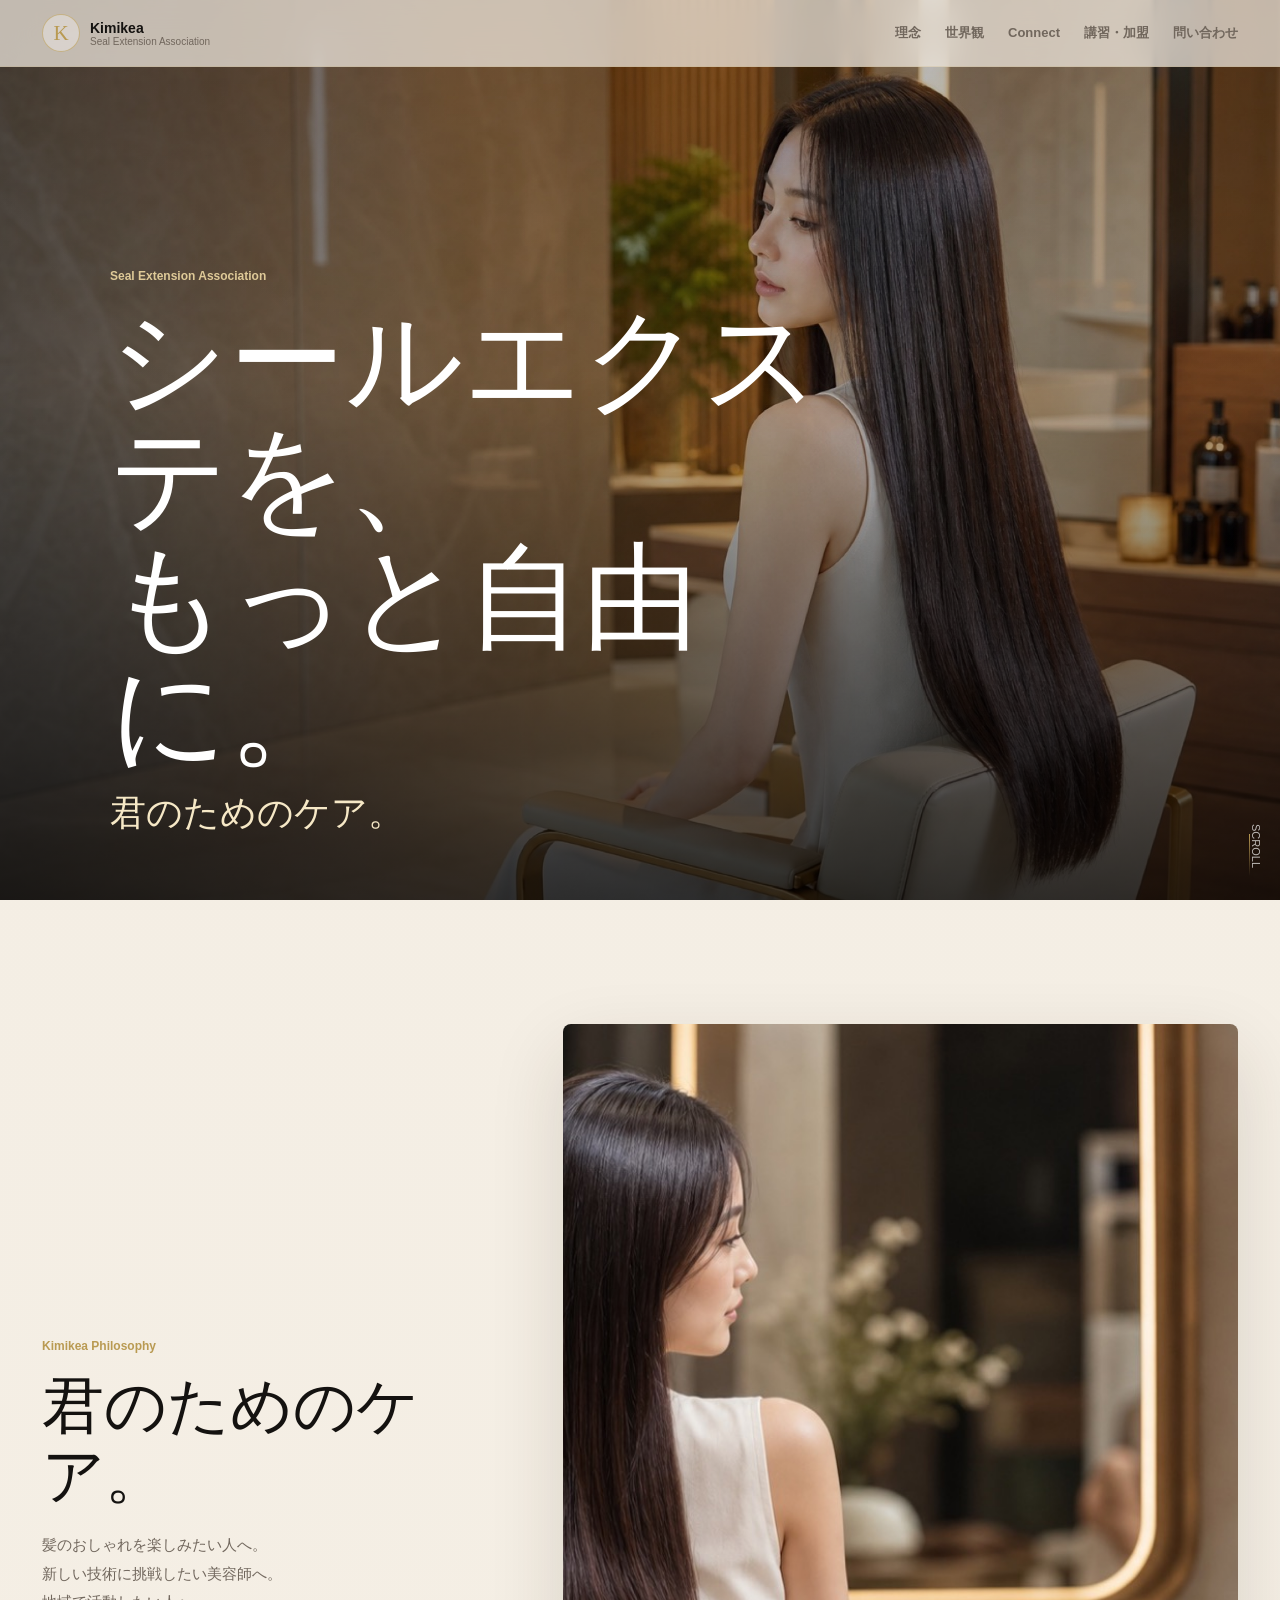
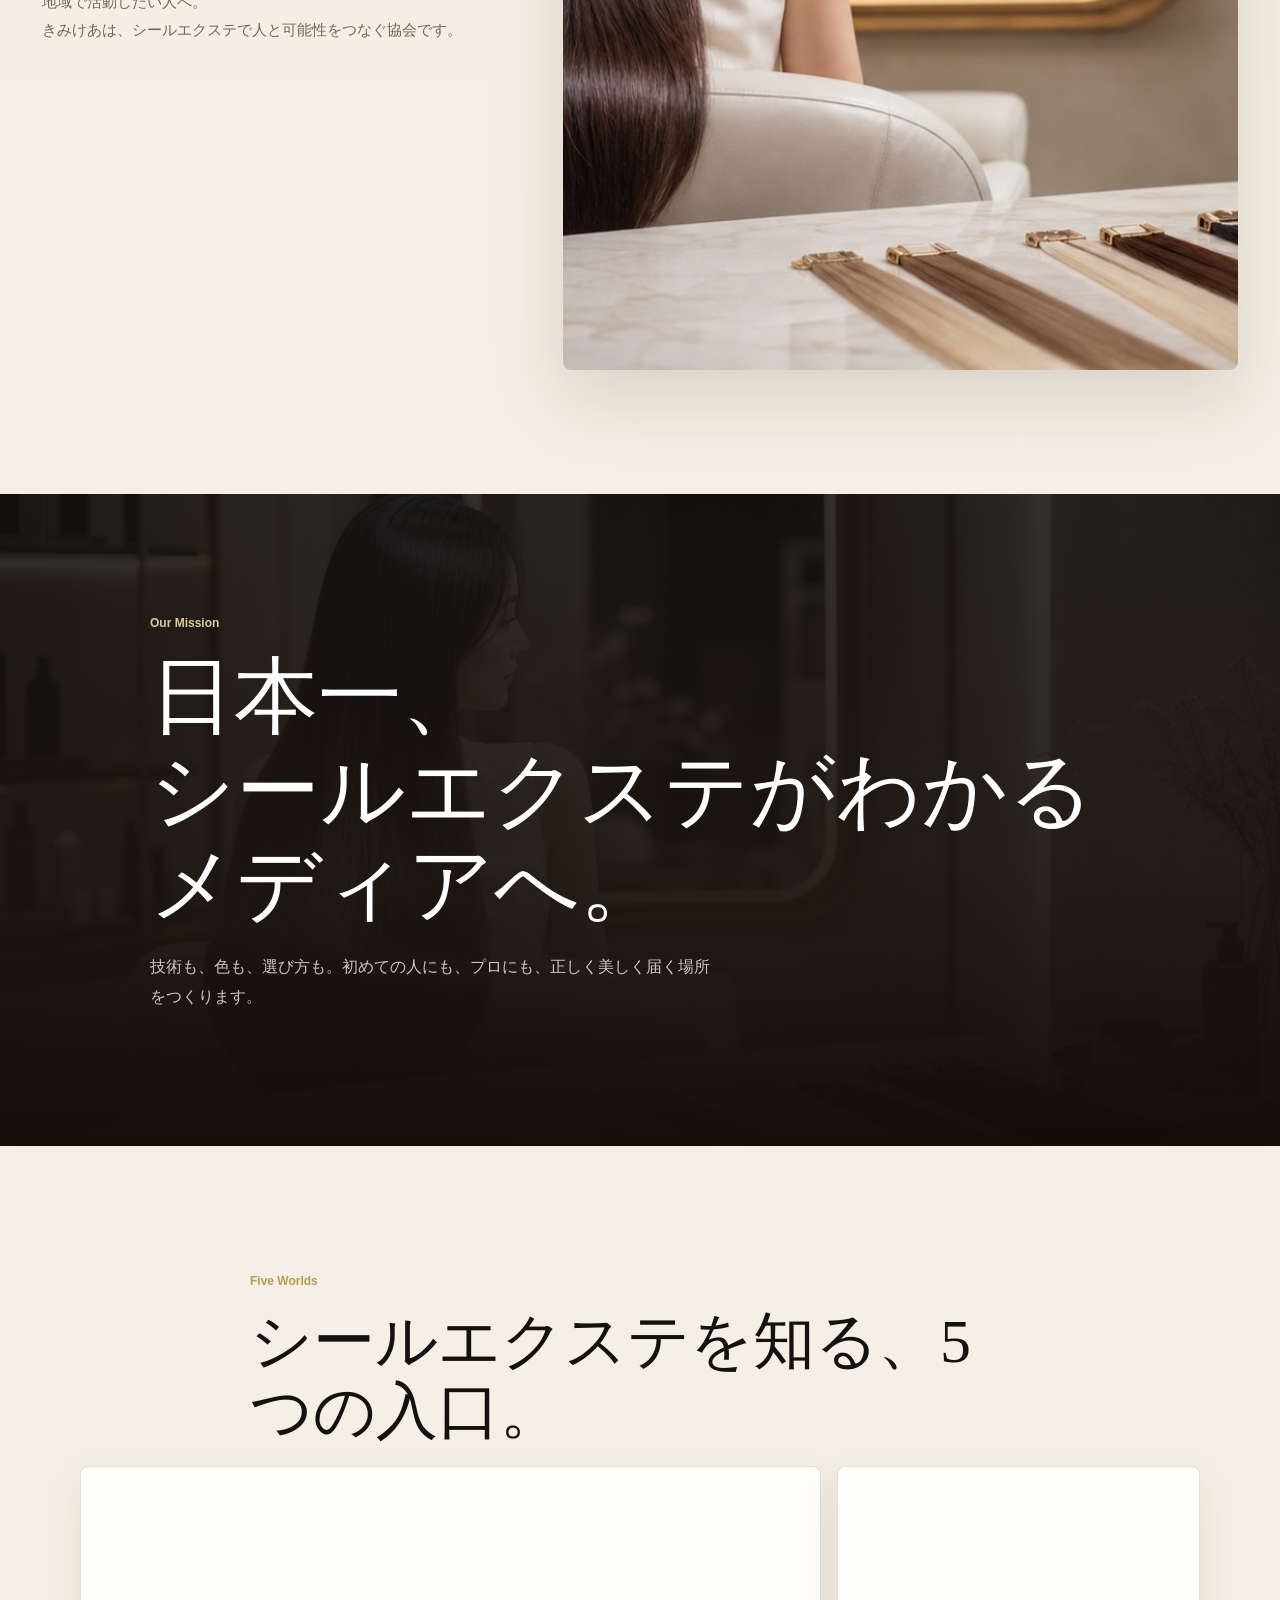
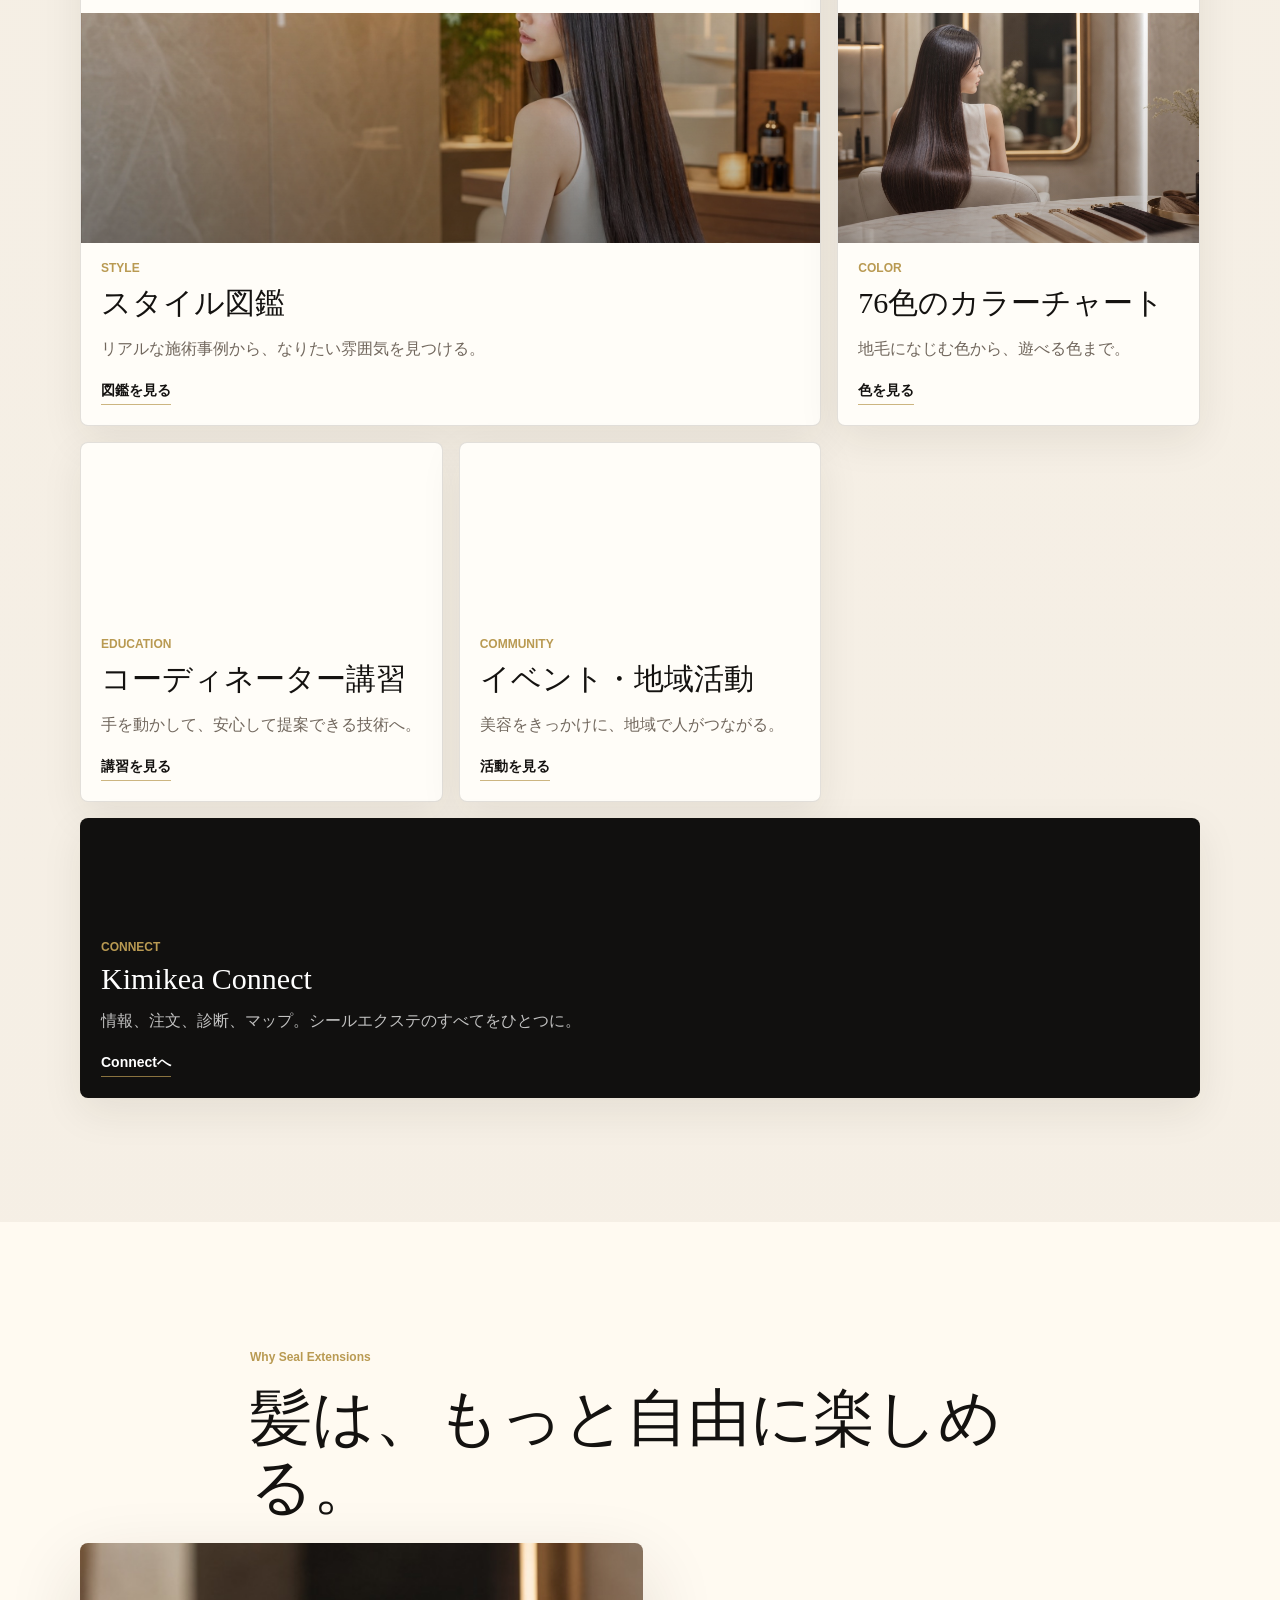
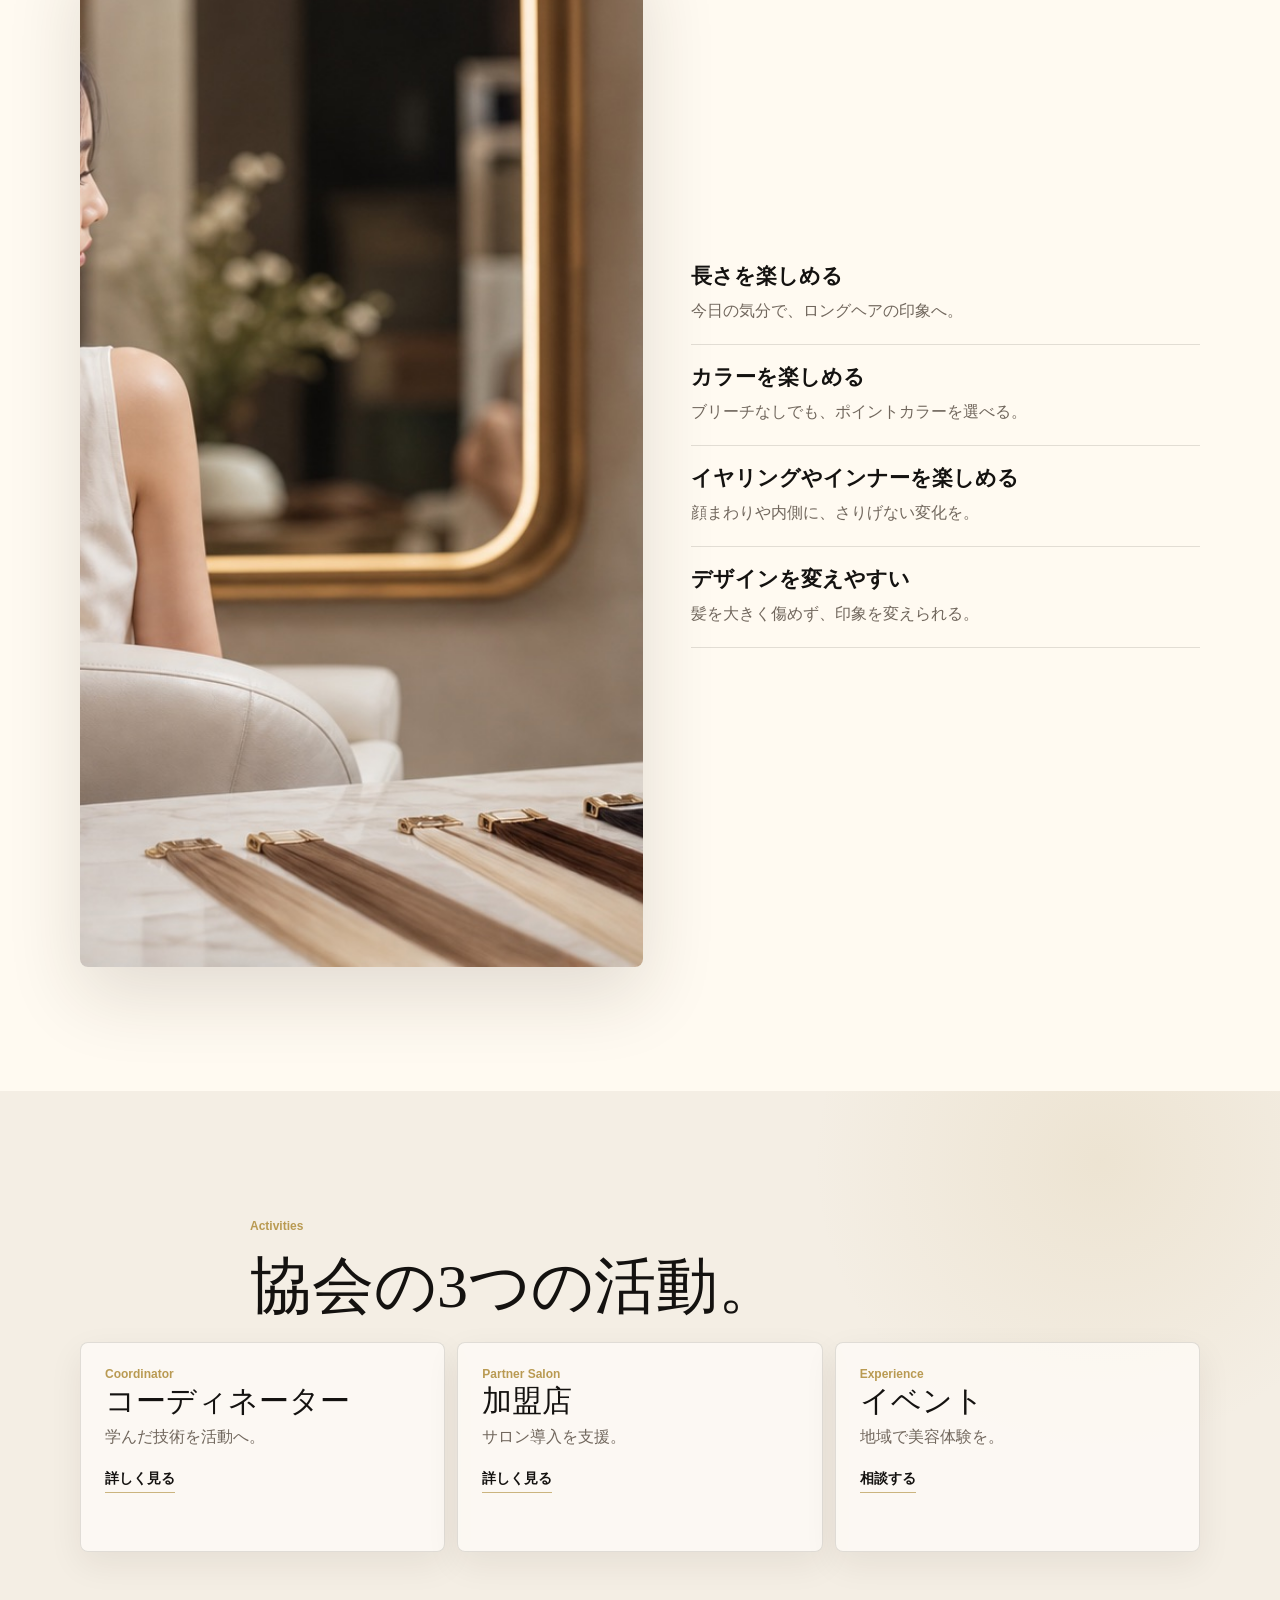
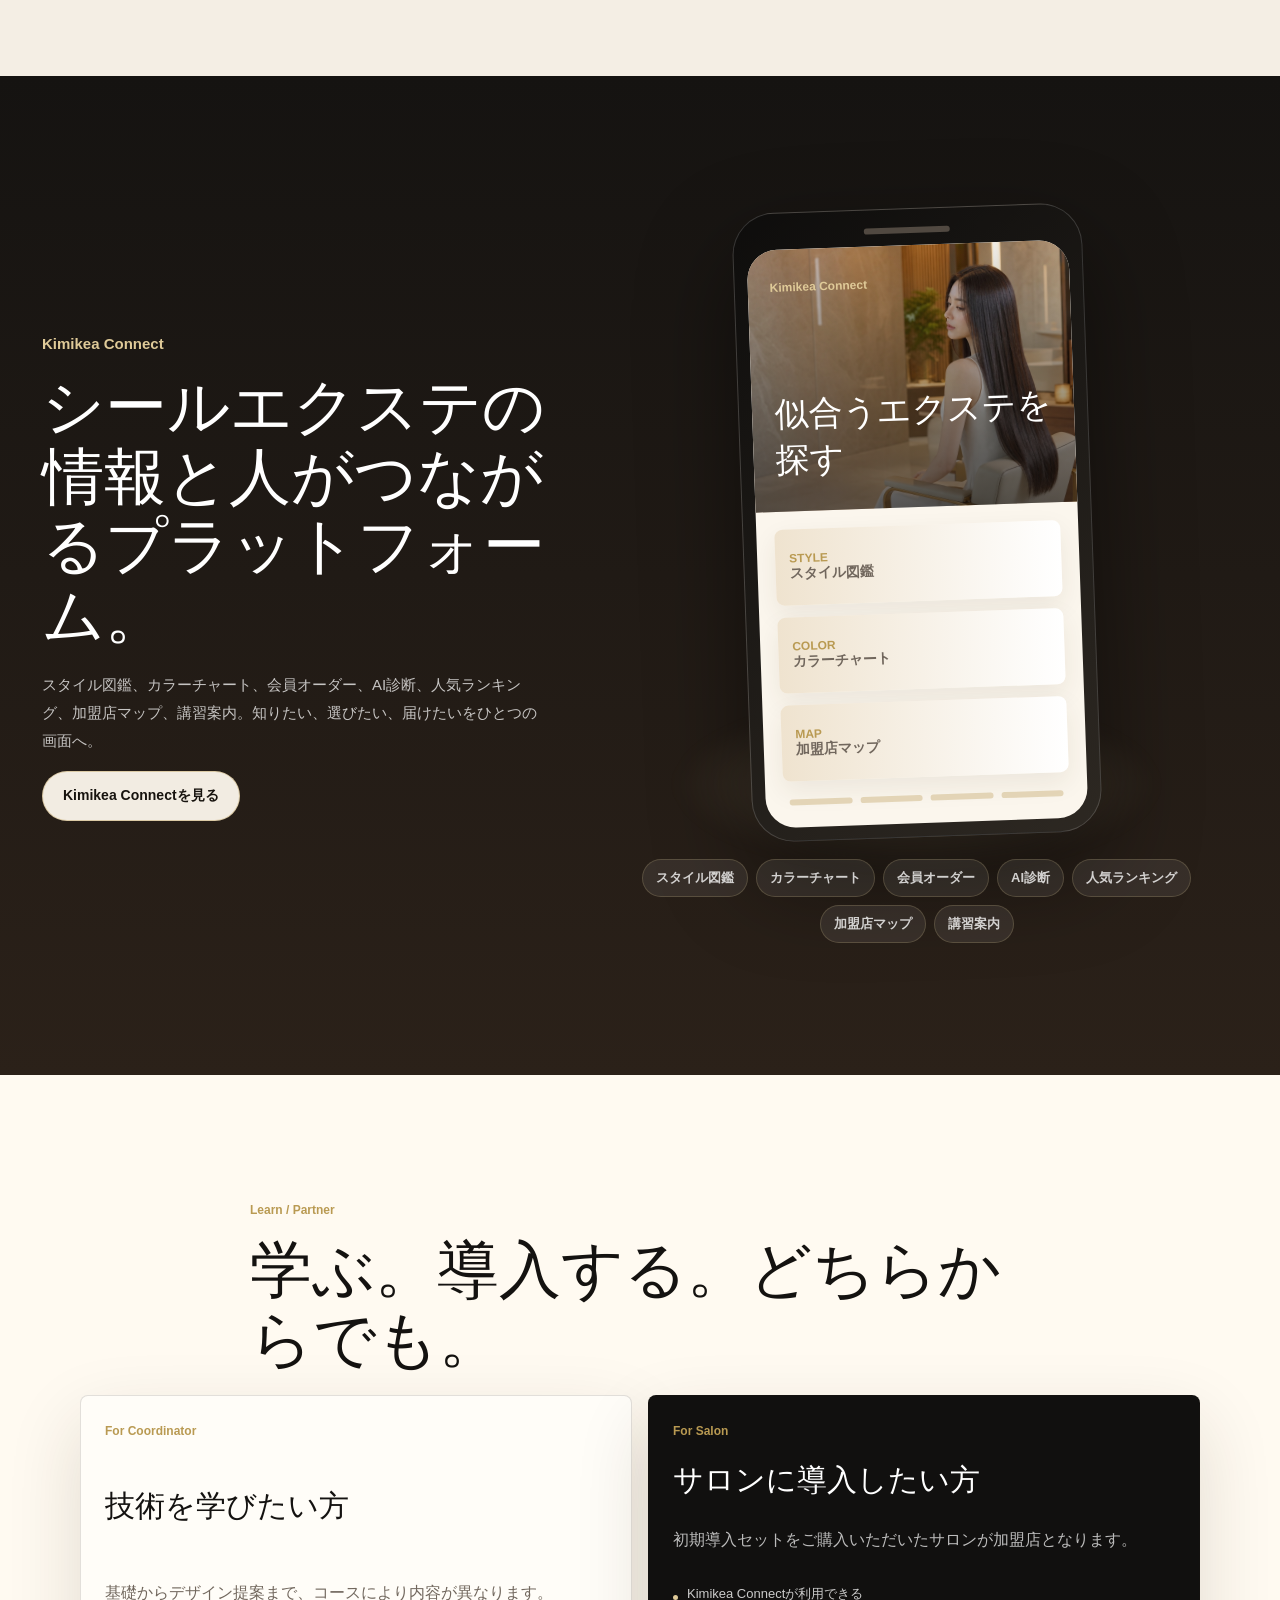
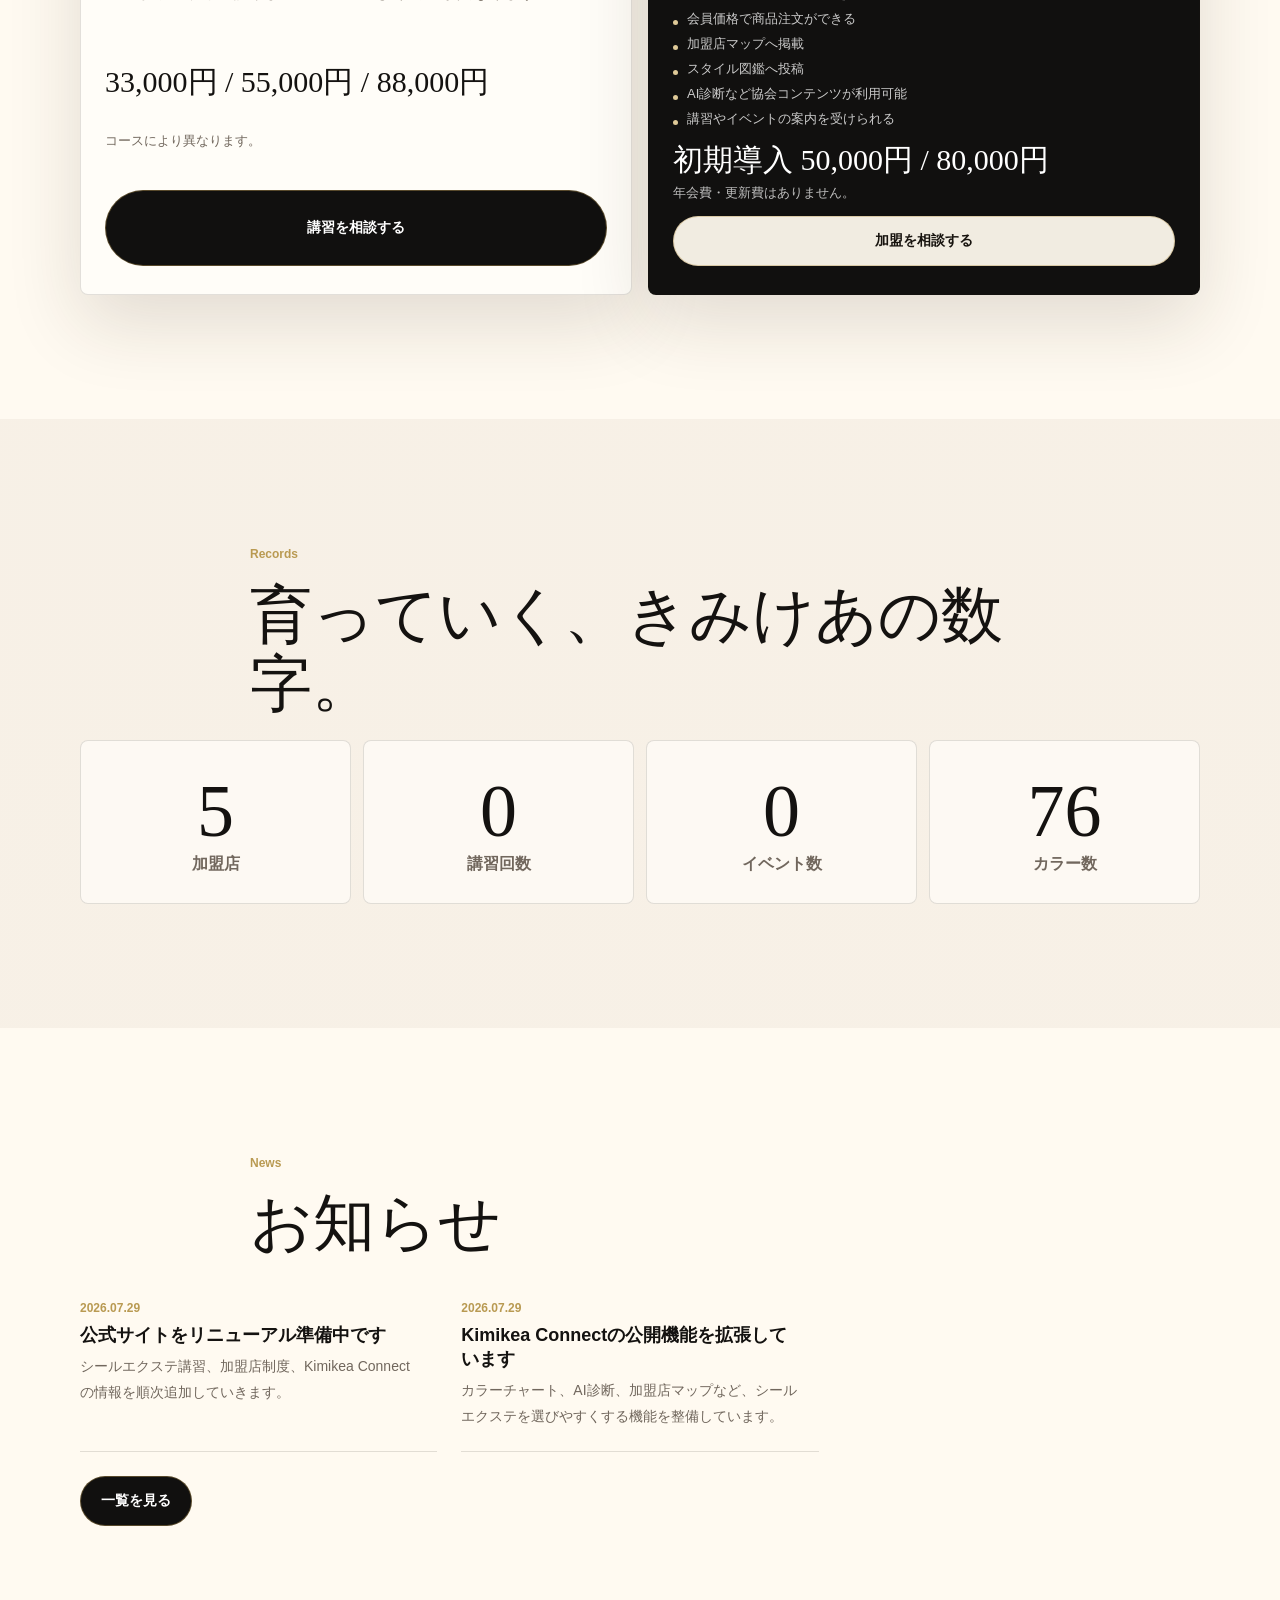
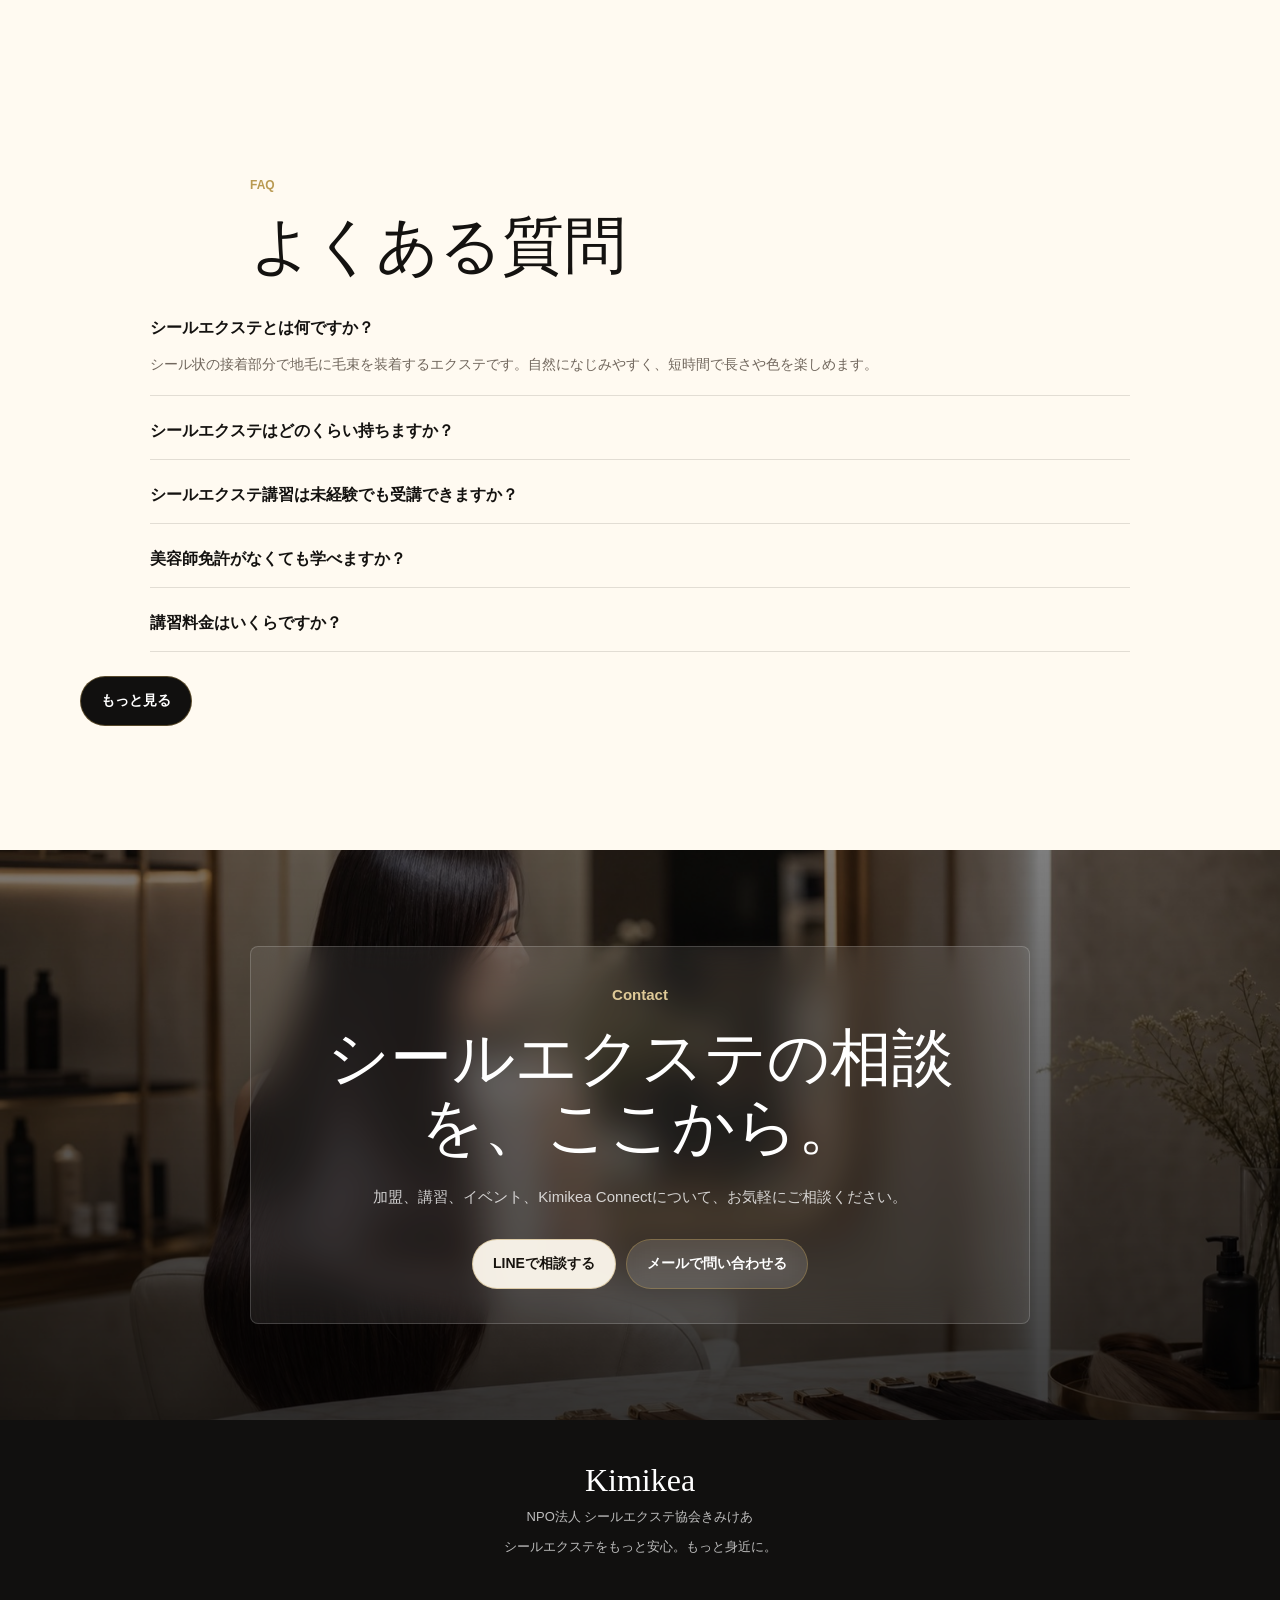
==== docs/index.html @ 2725bd29 "Update franchise membership requirements" ====
<!DOCTYPE html>
<html lang="ja">
<head>
  <meta charset="UTF-8">
  <meta name="viewport" content="width=device-width, initial-scale=1, viewport-fit=cover">
  <meta name="theme-color" content="#f6f1e8">
  <meta name="color-scheme" content="light dark">
  <meta name="format-detection" content="telephone=no">
  <title>NPO法人シールエクステ協会きみけあ | 日本一シールエクステがわかる公式サイト</title>
  <meta name="description" content="NPO法人シールエクステ協会きみけあ公式サイト。シールエクステ講習、資格認定、加盟店支援、Kimikea Connect、カラーチャート、AI診断を通じて、シールエクステをもっと自由で安心できる美容文化にします。">
  <meta name="keywords" content="シールエクステ,シールエクステ講習,シールエクステ協会,シールエクステ資格,シールエクステ加盟店,シールエクステ導入,シールエクステカラー,エクステ講習,エクステ導入,エクステ資格">
  <link rel="canonical" href="https://team-s-corporation.github.io/team-s-corporation/">
  <link rel="manifest" href="./manifest.webmanifest">
  <link rel="apple-touch-icon" sizes="180x180" href="./apple-touch-icon.png">
  <link rel="icon" type="image/png" sizes="192x192" href="./icon-192.png">
  <link rel="icon" type="image/png" sizes="512x512" href="./icon-512.png">
  <meta property="og:type" content="website">
  <meta property="og:locale" content="ja_JP">
  <meta property="og:site_name" content="NPO法人シールエクステ協会きみけあ">
  <meta property="og:title" content="シールエクステを、もっと自由に。">
  <meta property="og:description" content="日本一シールエクステがわかるメディアを目指す、NPO法人シールエクステ協会きみけあ公式サイト。">
  <meta property="og:url" content="https://team-s-corporation.github.io/team-s-corporation/">
  <meta property="og:image" content="https://team-s-corporation.github.io/team-s-corporation/assets/brand-hero.jpg">
  <meta name="twitter:card" content="summary_large_image">
  <link rel="preload" as="image" href="./assets/brand-hero.jpg" fetchpriority="high">
  <link rel="stylesheet" href="./style.css?v=20260729-brand-home-3">
  <script type="application/ld+json">
  {
    "@context": "https://schema.org",
    "@type": "NGO",
    "name": "NPO法人シールエクステ協会きみけあ",
    "alternateName": "Kimikea",
    "url": "https://team-s-corporation.github.io/team-s-corporation/",
    "description": "シールエクステ講習、資格認定、加盟店支援、イベント、Kimikea Connectを行うNPO法人。",
    "areaServed": "JP",
    "knowsAbout": ["シールエクステ", "シールエクステ講習", "エクステ資格", "エクステ導入", "加盟店支援"],
    "sameAs": ["https://boss-team1129.github.io/Kimikea-Connect/"]
  }
  </script>
  <script type="application/ld+json">
  {
    "@context": "https://schema.org",
    "@type": "FAQPage",
    "mainEntity": [
      {"@type":"Question","name":"シールエクステとは何ですか？","acceptedAnswer":{"@type":"Answer","text":"シール状の接着部分で地毛に毛束を装着するエクステです。自然になじみやすく、色や長さを短時間で楽しめます。"}},
      {"@type":"Question","name":"シールエクステ講習は未経験でも受けられますか？","acceptedAnswer":{"@type":"Answer","text":"はい。きみけあでは未経験者にもわかりやすい基礎講習から、実践型のコースまで用意しています。"}},
      {"@type":"Question","name":"加盟店になると何ができますか？","acceptedAnswer":{"@type":"Answer","text":"Kimikea Connect、会員価格の商品注文、加盟店マップ掲載、スタイル図鑑投稿、AI診断などの協会コンテンツ、講習やイベント案内を活用できます。"}},
      {"@type":"Question","name":"Kimikea Connectとは何ですか？","acceptedAnswer":{"@type":"Answer","text":"スタイル図鑑、カラーチャート、AI診断、会員注文、人気ランキング、加盟店マップ、講習案内をまとめた協会専用アプリです。"}}
    ]
  }
  </script>
  <script src="./site.js?v=20260729-brand-home-3" defer></script>
</head>
<body>
  <a class="skip-link" href="#main">本文へ移動</a>
  <header class="site-header">
    <a class="brand" href="#top" aria-label="きみけあ公式サイトトップへ">
      <span class="brand-mark">K</span>
      <span><strong>Kimikea</strong><small>Seal Extension Association</small></span>
    </a>
    <button class="menu-toggle" type="button" aria-controls="siteNav" aria-expanded="false">Menu</button>
    <nav id="siteNav" class="site-nav" aria-label="主要メニュー">
      <a href="#brand-message">理念</a>
      <a href="#world">世界観</a>
      <a href="#connect">Connect</a>
      <a href="#learn-partner">講習・加盟</a>
      <a href="#contact">問い合わせ</a>
    </nav>
  </header>

  <main id="main">
    <section id="top" class="hero">
      <div class="hero-media">
        <img src="./assets/brand-hero.jpg" alt="高級感のある美容室で、艶のあるロングヘアをまとった女性" width="1800" height="1013" fetchpriority="high">
      </div>
      <div class="hero-copy reveal">
        <p class="eyebrow">Seal Extension Association</p>
        <h1>シールエクステを、<br>もっと自由に。</h1>
        <p class="hero-lead">君のためのケア。</p>
      </div>
      <a class="scroll-cue" href="#brand-message" aria-label="次のセクションへ">SCROLL</a>
    </section>

    <section id="brand-message" class="brand-message">
      <div class="message-copy reveal">
        <p class="section-kicker">Kimikea Philosophy</p>
        <h2>君のためのケア。</h2>
        <p>髪のおしゃれを楽しみたい人へ。<br>新しい技術に挑戦したい美容師へ。<br>地域で活動したい人へ。<br>きみけあは、シールエクステで人と可能性をつなぐ協会です。</p>
      </div>
      <figure class="message-photo reveal">
        <img src="./assets/brand-editorial.jpg" alt="サロンの鏡前に並ぶシールエクステの毛束とロングヘアの女性" width="1600" height="946" loading="lazy">
      </figure>
    </section>

    <section class="brand-declaration">
      <div class="declaration-inner reveal">
        <p class="section-kicker">Our Mission</p>
        <h2>日本一、<br>シールエクステがわかるメディアへ。</h2>
        <p>技術も、色も、選び方も。初めての人にも、プロにも、正しく美しく届く場所をつくります。</p>
      </div>
    </section>

    <section id="world" class="section world-section">
      <div class="section-head reveal">
        <p class="section-kicker">Five Worlds</p>
        <h2>シールエクステを知る、5つの入口。</h2>
      </div>
      <div class="world-grid">
        <article class="world-card world-card-large reveal">
          <div class="world-image style-image" role="img" aria-label="ロングヘアのスタイルイメージ"></div>
          <div>
            <span>STYLE</span>
            <h3>スタイル図鑑</h3>
            <p>リアルな施術事例から、なりたい雰囲気を見つける。</p>
            <a href="https://boss-team1129.github.io/Kimikea-Connect/index.html?view=stylebook" target="_blank" rel="noopener">図鑑を見る</a>
          </div>
        </article>
        <article class="world-card reveal">
          <div class="world-image color-image" role="img" aria-label="シールエクステのカラーチャート"></div>
          <div>
            <span>COLOR</span>
            <h3>76色のカラーチャート</h3>
            <p>地毛になじむ色から、遊べる色まで。</p>
            <a href="https://boss-team1129.github.io/Kimikea-Connect/index.html?view=color-chart" target="_blank" rel="noopener">色を見る</a>
          </div>
        </article>
        <article class="world-card reveal">
          <div>
            <span>EDUCATION</span>
            <h3>コーディネーター講習</h3>
            <p>手を動かして、安心して提案できる技術へ。</p>
            <a href="#learn-partner">講習を見る</a>
          </div>
        </article>
        <article class="world-card reveal">
          <div>
            <span>COMMUNITY</span>
            <h3>イベント・地域活動</h3>
            <p>美容をきっかけに、地域で人がつながる。</p>
            <a href="#activities">活動を見る</a>
          </div>
        </article>
        <article class="world-card world-card-wide reveal">
          <div>
            <span>CONNECT</span>
            <h3>Kimikea Connect</h3>
            <p>情報、注文、診断、マップ。シールエクステのすべてをひとつに。</p>
            <a href="https://boss-team1129.github.io/Kimikea-Connect/" target="_blank" rel="noopener">Connectへ</a>
          </div>
        </article>
      </div>
    </section>

    <section id="charm" class="section charm-section">
      <div class="section-head reveal">
        <p class="section-kicker">Why Seal Extensions</p>
        <h2>髪は、もっと自由に楽しめる。</h2>
      </div>
      <div class="charm-layout">
        <figure class="charm-photo reveal">
          <img src="./assets/hero-kimikea.jpg" alt="自然になじむロングヘアのシールエクステスタイル" width="1792" height="1024" loading="lazy">
        </figure>
        <div class="charm-list reveal">
          <article><strong>長さを楽しめる</strong><p>今日の気分で、ロングヘアの印象へ。</p></article>
          <article><strong>カラーを楽しめる</strong><p>ブリーチなしでも、ポイントカラーを選べる。</p></article>
          <article><strong>イヤリングやインナーを楽しめる</strong><p>顔まわりや内側に、さりげない変化を。</p></article>
          <article><strong>デザインを変えやすい</strong><p>髪を大きく傷めず、印象を変えられる。</p></article>
        </div>
      </div>
    </section>

    <section id="activities" class="section activities-section">
      <div class="section-head reveal">
        <p class="section-kicker">Activities</p>
        <h2>協会の3つの活動。</h2>
      </div>
      <div class="activity-row">
        <article class="reveal"><span>Coordinator</span><strong>コーディネーター</strong><p>学んだ技術を活動へ。</p><a href="#learn-partner">詳しく見る</a></article>
        <article class="reveal"><span>Partner Salon</span><strong>加盟店</strong><p>サロン導入を支援。</p><a href="#learn-partner">詳しく見る</a></article>
        <article class="reveal"><span>Experience</span><strong>イベント</strong><p>地域で美容体験を。</p><a href="#contact">相談する</a></article>
      </div>
    </section>

    <section id="connect" class="connect-section">
      <div class="connect-copy reveal">
        <p class="section-kicker">Kimikea Connect</p>
        <h2>シールエクステの情報と人がつながるプラットフォーム。</h2>
        <p>スタイル図鑑、カラーチャート、会員オーダー、AI診断、人気ランキング、加盟店マップ、講習案内。知りたい、選びたい、届けたいをひとつの画面へ。</p>
        <a class="button button-light" href="https://boss-team1129.github.io/Kimikea-Connect/" target="_blank" rel="noopener">Kimikea Connectを見る</a>
      </div>
      <div class="device-stage reveal" aria-label="Kimikea Connect画面イメージ">
        <div class="device-shadow" aria-hidden="true"></div>
        <div class="phone-mockup">
          <div class="phone-notch"></div>
          <div class="app-screen">
            <div class="app-hero">
              <span>Kimikea Connect</span>
              <strong>似合うエクステを探す</strong>
            </div>
            <div class="app-cards">
              <i><b>STYLE</b><small>スタイル図鑑</small></i>
              <i><b>COLOR</b><small>カラーチャート</small></i>
              <i><b>MAP</b><small>加盟店マップ</small></i>
            </div>
            <div class="app-nav"><span></span><span></span><span></span><span></span></div>
          </div>
        </div>
        <ul class="feature-list">
          <li>スタイル図鑑</li>
          <li>カラーチャート</li>
          <li>会員オーダー</li>
          <li>AI診断</li>
          <li>人気ランキング</li>
          <li>加盟店マップ</li>
          <li>講習案内</li>
        </ul>
      </div>
    </section>

    <section id="learn-partner" class="section choice-section">
      <div class="section-head reveal">
        <p class="section-kicker">Learn / Partner</p>
        <h2>学ぶ。導入する。どちらからでも。</h2>
      </div>
      <div class="choice-grid">
        <article class="choice-card reveal">
          <span>For Coordinator</span>
          <h3>技術を学びたい方</h3>
          <p>基礎からデザイン提案まで、コースにより内容が異なります。</p>
          <strong>33,000円 / 55,000円 / 88,000円</strong>
          <small>コースにより異なります。</small>
          <a class="button button-dark" href="#contact">講習を相談する</a>
        </article>
        <article class="choice-card dark reveal">
          <span>For Salon</span>
          <h3>サロンに導入したい方</h3>
          <p>初期導入セットをご購入いただいたサロンが加盟店となります。</p>
          <ul class="choice-points">
            <li>Kimikea Connectが利用できる</li>
            <li>会員価格で商品注文ができる</li>
            <li>加盟店マップへ掲載</li>
            <li>スタイル図鑑へ投稿</li>
            <li>AI診断など協会コンテンツが利用可能</li>
            <li>講習やイベントの案内を受けられる</li>
          </ul>
          <strong>初期導入 50,000円 / 80,000円</strong>
          <small>年会費・更新費はありません。</small>
          <a class="button button-light" href="#contact">加盟を相談する</a>
        </article>
      </div>
    </section>

    <section id="records" class="section stats-section">
      <div class="section-head reveal">
        <p class="section-kicker">Records</p>
        <h2>育っていく、きみけあの数字。</h2>
      </div>
      <div id="statsGrid" class="stats-grid reveal" aria-live="polite">
        <article><strong data-stat="shops">0</strong><span>加盟店</span></article>
        <article><strong data-stat="trainings">0</strong><span>講習回数</span></article>
        <article><strong data-stat="events">0</strong><span>イベント数</span></article>
        <article><strong data-stat="colors">0</strong><span>カラー数</span></article>
      </div>
    </section>

    <section id="news" class="section news-section">
      <div class="section-head reveal">
        <p class="section-kicker">News</p>
        <h2>お知らせ</h2>
      </div>
      <div id="noticeList" class="notice-list reveal">
        <article><time>2026.07</time><strong>公式サイトを準備中です</strong><p>シールエクステがもっとわかるメディアとして、情報を順次追加します。</p></article>
      </div>
      <div class="section-action reveal">
        <a class="button button-dark" href="#news">一覧を見る</a>
      </div>
    </section>

    <section id="faq" class="section faq-section">
      <div class="section-head reveal">
        <p class="section-kicker">FAQ</p>
        <h2>よくある質問</h2>
      </div>
      <div id="faqList" class="faq-list reveal" data-collapsed="true">
        <details open><summary>シールエクステとは何ですか？</summary><p>シール状の接着部分で地毛に毛束を装着するエクステです。自然になじみやすく、短時間で長さや色を楽しめます。</p></details>
        <details><summary>シールエクステはどのくらい持ちますか？</summary><p>髪質、生活習慣、ホームケアにより異なります。正しい装着とケアを行うことが大切です。</p></details>
        <details><summary>シールエクステ講習は未経験でも受講できますか？</summary><p>はい。基礎から学べるコースを用意しています。</p></details>
        <details><summary>美容師免許がなくても学べますか？</summary><p>講習の受講は可能です。実際の活動範囲は地域や提供形態に合わせて確認してください。</p></details>
        <details><summary>講習料金はいくらですか？</summary><p>33,000円、55,000円、88,000円の3コースです。</p></details>
        <details><summary>講習では何を学びますか？</summary><p>基礎知識、装着、オフ、デザイン、カウンセリング、提案方法をコースに応じて学びます。</p></details>
        <details><summary>認定証は発行されますか？</summary><p>修了後、協会認定のエクステコーディネーター資格認定を行います。</p></details>
        <details><summary>加盟店になるメリットは何ですか？</summary><p>Kimikea Connectの利用、会員価格の商品注文、加盟店マップ掲載、スタイル図鑑投稿、AI診断などの協会コンテンツ、講習やイベント案内を活用できます。</p></details>
        <details><summary>加盟店の年会費はいくらですか？</summary><p>年会費・更新費はありません。初期導入セットをご購入いただいたサロンが加盟店となります。</p></details>
        <details><summary>加盟店登録条件は何ですか？</summary><p>初期導入50,000円コース、または初期導入80,000円コースのどちらかをご購入いただくことが条件です。</p></details>
        <details><summary>シールエクステ導入は小規模サロンでもできますか？</summary><p>可能です。少人数でも導入しやすいよう、注文や提案をKimikea Connectで支援します。</p></details>
        <details><summary>加盟店マップには掲載されますか？</summary><p>公開条件を満たした加盟店は、Kimikea Connectの加盟店マップへ掲載できます。</p></details>
        <details><summary>カラーチャートは見られますか？</summary><p>Kimikea Connectでカラーチャートを確認できます。</p></details>
        <details><summary>AI診断とは何ですか？</summary><p>質問や写真シミュレーターを通じて、似合うエクステの方向性を探す機能です。</p></details>
        <details><summary>イベントでは何をしますか？</summary><p>商業施設、学校、地域イベントなどで、エクステ体験や美容を楽しむ機会を提供します。</p></details>
        <details><summary>イベント出店は相談できますか？</summary><p>はい。内容、人数、場所に応じて相談できます。</p></details>
        <details><summary>エクステ資格は仕事につながりますか？</summary><p>提携サロン、イベント、個人活動など、学んだ技術を活かす選択肢を広げることを目指しています。</p></details>
        <details><summary>Kimikea Connectは誰が使えますか？</summary><p>公開機能は誰でも閲覧できます。注文やマイページなど一部機能は加盟店ログインが必要です。</p></details>
        <details><summary>問い合わせ方法は？</summary><p>LINE、メールからお問い合わせください。</p></details>
        <details><summary>今後ブログや活動報告は増えますか？</summary><p>はい。シールエクステの知識、講習情報、活動報告を順次追加できる構成にしています。</p></details>
      </div>
      <div class="section-action reveal">
        <button id="faqMoreButton" class="button button-dark" type="button" aria-controls="faqList" aria-expanded="false">もっと見る</button>
      </div>
    </section>

    <section id="contact" class="contact-section">
      <div class="contact-inner reveal">
        <p class="section-kicker">Contact</p>
        <h2>シールエクステの相談を、ここから。</h2>
        <p>加盟、講習、イベント、Kimikea Connectについて、お気軽にご相談ください。</p>
        <div class="contact-actions">
          <a class="button button-light" href="https://lin.ee/xQWH6DI" target="_blank" rel="noopener">LINEで相談する</a>
          <!-- Instagram URL is not published yet. Add a button here after the official URL is confirmed. -->
          <a class="button button-ghost" href="mailto:takeshinomise@yahoo.co.jp">メールで問い合わせる</a>
        </div>
      </div>
    </section>
  </main>

  <footer class="site-footer">
    <strong>Kimikea</strong>
    <p>NPO法人 シールエクステ協会きみけあ</p>
    <p>シールエクステをもっと安心。もっと身近に。</p>
  </footer>
</body>
</html>
---- docs/style.css ----
:root {
  color-scheme: light dark;
  --bg: #f4eee4;
  --paper: #fffdf8;
  --ivory: #fbf6ed;
  --ink: #141210;
  --muted: #71675d;
  --gold: #b99a52;
  --gold-soft: #dfca98;
  --brown: #4d3628;
  --deep-brown: #211711;
  --black: #11100f;
  --line: rgba(32, 25, 18, 0.13);
  --shadow: 0 28px 74px rgba(49, 35, 21, 0.14);
  --deep-shadow: 0 34px 96px rgba(0, 0, 0, 0.34);
  --radius: 8px;
  --font-serif: "Times New Roman", "Yu Mincho", "Hiragino Mincho ProN", serif;
  --font-sans: -apple-system, BlinkMacSystemFont, "Noto Sans JP", "Helvetica Neue", sans-serif;
}

* { box-sizing: border-box; }

html {
  scroll-behavior: smooth;
  background: var(--bg);
}

body {
  min-width: 320px;
  margin: 0;
  background:
    radial-gradient(circle at 8% 0, rgba(255,255,255,.88), transparent 22rem),
    linear-gradient(180deg, #fffaf2, var(--bg) 34rem, #f8f1e7);
  color: var(--ink);
  font-family: var(--font-sans);
  letter-spacing: 0;
  -webkit-font-smoothing: antialiased;
  text-rendering: optimizeLegibility;
}

body.is-menu-open {
  overflow: hidden;
}

img {
  display: block;
  max-width: 100%;
}

section {
  scroll-margin-top: 104px;
}

a {
  color: inherit;
  text-decoration: none;
}

p, h1, h2, h3 {
  margin-top: 0;
}

p {
  line-height: 1.88;
}

.skip-link {
  position: fixed;
  left: 12px;
  top: 12px;
  z-index: 100;
  padding: 10px 14px;
  background: var(--black);
  color: #fff;
  transform: translateY(-150%);
}

.skip-link:focus { transform: translateY(0); }

.site-header {
  position: fixed;
  inset: 0 0 auto;
  z-index: 50;
  display: flex;
  align-items: center;
  justify-content: space-between;
  padding: max(14px, env(safe-area-inset-top)) 18px 14px;
  background: rgba(244, 238, 228, .72);
  border-bottom: 1px solid rgba(185,154,82,.16);
  backdrop-filter: blur(18px);
  -webkit-backdrop-filter: blur(18px);
}

.is-menu-open .site-header {
  background: rgba(17,16,15,.98);
  border-bottom-color: rgba(255,255,255,.1);
}

.brand {
  display: inline-flex;
  align-items: center;
  gap: 10px;
  position: relative;
  z-index: 70;
}

.brand-mark {
  display: grid;
  width: 38px;
  height: 38px;
  place-items: center;
  border: 1px solid rgba(185,154,82,.58);
  border-radius: 50%;
  background: rgba(255,255,255,.34);
  color: var(--gold);
  font-family: var(--font-serif);
  font-size: 21px;
}

.brand strong {
  display: block;
  font-size: 14px;
}

.brand small {
  display: block;
  color: var(--muted);
  font-size: 10px;
  letter-spacing: 0;
}

.menu-toggle {
  position: relative;
  z-index: 70;
  min-height: 42px;
  padding: 0 15px;
  border: 1px solid rgba(185,154,82,.36);
  border-radius: 999px;
  background: rgba(255,255,255,.46);
  color: var(--ink);
  font: inherit;
  font-size: 12px;
  font-weight: 800;
}

.site-nav {
  position: fixed;
  top: 0;
  left: 0;
  width: 100vw;
  height: 100dvh;
  display: grid;
  align-content: start;
  gap: 18px;
  z-index: 60;
  padding: 132px 28px 40px;
  background: #11100f;
  color: #fff;
  opacity: 0;
  pointer-events: none;
  transform: translateY(-8px);
  transition: opacity .28s ease, transform .28s ease;
}

.site-nav.is-open {
  opacity: 1;
  pointer-events: auto;
  transform: translateY(0);
}

.site-nav a {
  font-family: var(--font-serif);
  font-size: 30px;
  line-height: 1.22;
}

.is-menu-open .brand,
.is-menu-open .brand small,
.is-menu-open .menu-toggle {
  color: #fff;
}

.is-menu-open .brand-mark {
  background: rgba(255,255,255,.08);
}

.hero {
  position: relative;
  min-height: 100svh;
  display: grid;
  align-items: end;
  overflow: hidden;
  padding: 120px 18px 70px;
  background: var(--black);
  color: #fff;
  isolation: isolate;
}

.hero-media {
  position: absolute;
  inset: 0;
  z-index: -2;
}

.hero-media::after {
  content: "";
  position: absolute;
  inset: 0;
  background:
    linear-gradient(180deg, rgba(0,0,0,.18), rgba(0,0,0,.08) 42%, rgba(0,0,0,.72)),
    linear-gradient(90deg, rgba(0,0,0,.5), rgba(0,0,0,.1) 60%, rgba(0,0,0,.22));
}

.hero-media img {
  width: 100%;
  height: 100%;
  object-fit: cover;
  object-position: 64% center;
  animation: heroBreath 18s ease-in-out infinite alternate;
}

.hero-copy {
  position: relative;
  width: min(100%, 1060px);
  margin: 0 auto;
}

.eyebrow,
.section-kicker {
  margin: 0 0 15px;
  color: var(--gold);
  font-size: 12px;
  font-weight: 800;
  letter-spacing: 0;
}

.hero .eyebrow,
.brand-declaration .section-kicker,
.connect-copy .section-kicker,
.contact-inner .section-kicker {
  color: var(--gold-soft);
}

.hero h1 {
  max-width: 760px;
  margin: 0 0 14px;
  font-family: var(--font-serif);
  font-size: 52px;
  font-weight: 400;
  line-height: 1.02;
}

.hero-lead {
  margin: 0;
  color: #f6e8c6;
  font-family: var(--font-serif);
  font-size: 25px;
  line-height: 1.35;
}

.scroll-cue {
  position: absolute;
  right: 18px;
  bottom: max(24px, env(safe-area-inset-bottom));
  z-index: 2;
  color: rgba(255,255,255,.7);
  font-size: 11px;
  writing-mode: vertical-rl;
}

.scroll-cue::after {
  content: "";
  display: block;
  width: 1px;
  height: 42px;
  margin: 10px auto 0;
  background: linear-gradient(var(--gold), transparent);
  animation: scrollLine 1.8s ease-in-out infinite;
}

.brand-message {
  display: grid;
  gap: 28px;
  padding: 86px 18px 92px;
}

.message-copy,
.message-photo {
  width: min(100%, 1120px);
  margin: 0 auto;
}

.message-copy {
  max-width: 760px;
}

.message-copy h2,
.section h2,
.brand-declaration h2,
.connect-copy h2,
.contact-inner h2 {
  margin: 0 0 20px;
  font-family: var(--font-serif);
  font-size: 40px;
  font-weight: 400;
  line-height: 1.12;
}

.message-copy p:not(.section-kicker),
.section-head .lead,
.connect-copy p,
.contact-inner p {
  color: var(--muted);
  font-size: 15px;
}

.message-photo {
  overflow: hidden;
  border-radius: var(--radius);
  box-shadow: var(--shadow);
}

.message-photo img {
  width: 100%;
  aspect-ratio: 16 / 10;
  object-fit: cover;
  object-position: 36% center;
  transition: transform 1.2s ease;
}

.message-photo:hover img {
  transform: scale(1.025);
}

.brand-declaration {
  position: relative;
  overflow: hidden;
  padding: 118px 18px;
  background:
    linear-gradient(180deg, rgba(17,16,15,.86), rgba(33,23,17,.98)),
    url("./assets/brand-editorial.jpg") center / cover;
  color: #fff;
}

.brand-declaration::after {
  content: "";
  position: absolute;
  inset: auto 0 0;
  height: 44%;
  background: linear-gradient(180deg, transparent, rgba(0,0,0,.42));
}

.declaration-inner {
  position: relative;
  z-index: 1;
  width: min(100%, 980px);
  margin: 0 auto;
}

.brand-declaration h2 {
  font-size: 46px;
}

.brand-declaration p:not(.section-kicker) {
  max-width: 560px;
  color: rgba(255,255,255,.76);
}

.section {
  padding: 88px 18px;
}

.section > * {
  width: min(100%, 1120px);
  margin-left: auto;
  margin-right: auto;
}

.section-head {
  max-width: 780px;
}

.world-grid {
  display: grid;
  gap: 16px;
}

.world-card {
  min-height: 310px;
  display: grid;
  align-content: end;
  gap: 18px;
  overflow: hidden;
  padding: 20px;
  border: 1px solid var(--line);
  border-radius: var(--radius);
  background: var(--paper);
  box-shadow: 0 14px 42px rgba(44,32,19,.08);
  transition: transform .32s ease, box-shadow .32s ease;
}

.world-card:hover {
  transform: translateY(-5px);
  box-shadow: var(--shadow);
}

.world-image {
  min-height: 230px;
  margin: -20px -20px 0;
  background: #ded2c0 center / cover;
}

.style-image {
  background-image:
    linear-gradient(180deg, rgba(0,0,0,.05), rgba(0,0,0,.34)),
    url("./assets/brand-hero.jpg");
  background-position: 62% center;
}

.color-image {
  background-image:
    linear-gradient(180deg, rgba(255,255,255,.08), rgba(33,23,17,.24)),
    url("./assets/brand-editorial.jpg");
  background-position: center;
}

.world-card span,
.choice-card span,
.activity-row span {
  display: block;
  color: var(--gold);
  font-size: 12px;
  font-weight: 800;
}

.world-card h3,
.choice-card h3,
.activity-row strong {
  margin: 8px 0 10px;
  font-family: var(--font-serif);
  font-size: 30px;
  font-weight: 400;
}

.world-card p,
.activity-row p,
.choice-card p,
.choice-card small,
.charm-list p,
.notice-list p,
.faq-list p {
  color: var(--muted);
}

.world-card a,
.activity-row a {
  display: inline-flex;
  width: fit-content;
  margin-top: 2px;
  padding-bottom: 4px;
  border-bottom: 1px solid rgba(185,154,82,.72);
  color: var(--ink);
  font-size: 14px;
  font-weight: 800;
}

.world-card-wide {
  background: var(--black);
  color: #fff;
}

.world-card-wide p {
  color: rgba(255,255,255,.74);
}

.world-card-wide a {
  color: #fff;
}

.charm-section {
  background: #fffaf1;
}

.charm-layout {
  display: grid;
  gap: 28px;
}

.charm-photo {
  margin: 0;
  overflow: hidden;
  border-radius: var(--radius);
  box-shadow: var(--shadow);
}

.charm-photo img {
  width: 100%;
  aspect-ratio: 4 / 5;
  object-fit: cover;
  object-position: 58% center;
}

.charm-list {
  display: grid;
  gap: 18px;
}

.charm-list article {
  padding-bottom: 18px;
  border-bottom: 1px solid var(--line);
}

.charm-list strong {
  display: block;
  font-size: 21px;
}

.charm-list p {
  margin: 6px 0 0;
}

.activities-section {
  background:
    radial-gradient(circle at 86% 12%, rgba(185,154,82,.12), transparent 18rem),
    var(--bg);
}

.activity-row {
  display: grid;
  gap: 12px;
}

.activity-row article {
  min-height: 210px;
  padding: 24px;
  border: 1px solid var(--line);
  border-radius: var(--radius);
  background: rgba(255,253,248,.72);
  box-shadow: 0 12px 34px rgba(42,31,18,.07);
}

.connect-section {
  display: grid;
  gap: 40px;
  overflow: hidden;
  padding: 96px 18px;
  background: linear-gradient(180deg, #151311 0, #2b2119 100%);
  color: #fff;
}

.connect-copy,
.device-stage {
  width: min(100%, 1120px);
  margin: 0 auto;
}

.connect-copy {
  max-width: 760px;
}

.connect-copy p {
  color: rgba(255,255,255,.74);
}

.button {
  display: inline-flex;
  min-height: 50px;
  align-items: center;
  justify-content: center;
  padding: 0 20px;
  border: 1px solid rgba(185,154,82,.42);
  border-radius: 999px;
  font-size: 14px;
  font-weight: 800;
  transition: transform .28s ease, box-shadow .28s ease, background .28s ease, border-color .28s ease;
}

.button:hover {
  transform: translateY(-3px);
  box-shadow: 0 16px 34px rgba(0,0,0,.14);
}

.button-dark {
  background: var(--black);
  color: #fff;
}

.button-light {
  background: rgba(255,250,240,.94);
  color: #17130e;
}

.button-ghost {
  background: rgba(255,255,255,.1);
  color: inherit;
  backdrop-filter: blur(14px);
  -webkit-backdrop-filter: blur(14px);
}

.device-stage {
  position: relative;
  display: grid;
  justify-items: center;
  gap: 22px;
  min-height: 620px;
}

.device-shadow {
  position: absolute;
  width: 78%;
  max-width: 560px;
  height: 170px;
  bottom: 74px;
  border-radius: 50%;
  background: radial-gradient(ellipse at center, rgba(223,202,152,.28), rgba(0,0,0,0) 68%);
  filter: blur(10px);
}

.phone-mockup {
  position: relative;
  width: min(82vw, 350px);
  padding: 13px;
  border: 1px solid rgba(255,255,255,.16);
  border-radius: 42px;
  background: linear-gradient(145deg, #0e0d0c, #2d2822);
  box-shadow: 0 38px 96px rgba(0,0,0,.45);
  transform: rotate(-2deg);
}

.phone-notch {
  width: 86px;
  height: 6px;
  margin: 5px auto 12px;
  border-radius: 999px;
  background: #514941;
}

.app-screen {
  min-height: 560px;
  overflow: hidden;
  border-radius: 30px;
  background: var(--ivory);
  color: var(--ink);
}

.app-hero {
  min-height: 250px;
  padding: 28px 22px;
  background:
    linear-gradient(180deg, rgba(20,18,15,.06), rgba(20,18,15,.64)),
    url("./assets/brand-hero.jpg") center / cover;
  color: #fff;
}

.app-hero span {
  color: var(--gold-soft);
  font-size: 12px;
  font-weight: 800;
}

.app-hero strong {
  display: block;
  margin-top: 96px;
  font-family: var(--font-serif);
  font-size: 34px;
  font-weight: 400;
}

.app-cards {
  display: grid;
  gap: 12px;
  padding: 18px;
}

.app-cards i {
  display: grid;
  align-content: center;
  min-height: 76px;
  padding: 14px;
  border-radius: var(--radius);
  background: linear-gradient(90deg, #efe3cf, #fff);
  box-shadow: 0 10px 26px rgba(68,49,28,.08);
  font-style: normal;
}

.app-cards b {
  color: var(--gold);
  font-size: 12px;
}

.app-cards small {
  color: var(--muted);
  font-size: 14px;
  font-weight: 800;
}

.app-nav {
  display: grid;
  grid-template-columns: repeat(4, 1fr);
  gap: 8px;
  padding: 0 24px 22px;
}

.app-nav span {
  height: 6px;
  border-radius: 999px;
  background: rgba(185,154,82,.34);
}

.feature-list {
  position: relative;
  display: flex;
  flex-wrap: wrap;
  justify-content: center;
  gap: 8px;
  padding: 0;
  margin: 0;
  list-style: none;
}

.feature-list li {
  padding: 9px 13px;
  border: 1px solid rgba(223,202,152,.2);
  border-radius: 999px;
  background: rgba(255,255,255,.08);
  color: rgba(255,255,255,.78);
  font-size: 13px;
  font-weight: 800;
}

.choice-section {
  background: #fffaf1;
}

.choice-grid {
  display: grid;
  gap: 16px;
}

.choice-card {
  display: grid;
  gap: 14px;
  padding: 28px 24px;
  border: 1px solid var(--line);
  border-radius: var(--radius);
  background: var(--paper);
  box-shadow: var(--shadow);
}

.choice-card.dark {
  background: var(--black);
  color: #fff;
}

.choice-card.dark p,
.choice-card.dark small {
  color: rgba(255,255,255,.72);
}

.choice-card strong {
  display: block;
  font-family: var(--font-serif);
  font-size: 30px;
  font-weight: 400;
  line-height: 1.2;
}

.choice-card small {
  display: block;
  margin-top: -8px;
}

.choice-points {
  display: grid;
  gap: 7px;
  margin: 0;
  padding: 0;
  list-style: none;
  color: rgba(255,255,255,.78);
  font-size: 13px;
}

.choice-points li {
  position: relative;
  padding-left: 14px;
}

.choice-points li::before {
  content: "";
  position: absolute;
  left: 0;
  top: .72em;
  width: 5px;
  height: 5px;
  border-radius: 50%;
  background: var(--gold-soft);
}

.stats-grid {
  display: grid;
  grid-template-columns: repeat(2, minmax(0, 1fr));
  gap: 12px;
}

.stats-grid article {
  padding: 28px 18px;
  border: 1px solid var(--line);
  border-radius: var(--radius);
  background: rgba(255,253,248,.72);
  text-align: center;
}

.stats-grid strong {
  display: block;
  font-family: var(--font-serif);
  font-size: 48px;
  font-weight: 400;
}

.stats-grid span {
  color: var(--muted);
  font-weight: 800;
}

.news-section,
.faq-section {
  background: #fffaf1;
}

.notice-list {
  display: grid;
  gap: 12px;
}

.notice-list article {
  padding: 22px 0;
  border-bottom: 1px solid var(--line);
}

.notice-list time {
  display: block;
  margin-bottom: 8px;
  color: var(--gold);
  font-size: 12px;
  font-weight: 900;
}

.notice-list strong {
  display: block;
  margin-bottom: 6px;
  font-size: 18px;
}

.notice-list p {
  margin-bottom: 0;
  font-size: 14px;
}

.section-action {
  margin-top: 24px;
}

.faq-list {
  display: grid;
  gap: 8px;
  max-width: 980px;
}

.faq-list[data-collapsed="true"] details:nth-of-type(n+6) {
  display: none;
}

details {
  border-bottom: 1px solid var(--line);
  padding: 17px 0;
}

summary {
  cursor: pointer;
  font-weight: 900;
  list-style: none;
}

summary::-webkit-details-marker { display: none; }

details p {
  margin: 12px 0 0;
  font-size: 14px;
}

.contact-section {
  position: relative;
  overflow: hidden;
  padding: 96px 18px;
  background:
    linear-gradient(180deg, rgba(0,0,0,.5), rgba(0,0,0,.76)),
    url("./assets/brand-editorial.jpg") center / cover;
  color: #fff;
}

.contact-inner {
  width: min(100%, 780px);
  margin: 0 auto;
  padding: 34px 22px;
  border: 1px solid rgba(255,255,255,.18);
  border-radius: var(--radius);
  background: rgba(255,255,255,.08);
  text-align: center;
  backdrop-filter: blur(18px);
  -webkit-backdrop-filter: blur(18px);
}

.contact-inner p {
  color: rgba(255,255,255,.78);
}

.contact-actions {
  display: flex;
  flex-wrap: wrap;
  justify-content: center;
  gap: 10px;
  margin-top: 28px;
}

.site-footer {
  padding: 42px 18px max(42px, env(safe-area-inset-bottom));
  background: var(--black);
  color: rgba(255,255,255,.72);
  text-align: center;
}

.site-footer strong {
  display: block;
  color: #fff;
  font-family: var(--font-serif);
  font-size: 32px;
  font-weight: 400;
}

.site-footer p {
  margin: 6px 0 0;
  font-size: 13px;
}

.reveal {
  opacity: 0;
  transform: translateY(22px);
  transition: opacity .78s ease, transform .78s ease;
}

.reveal.is-visible {
  opacity: 1;
  transform: translateY(0);
}

@keyframes heroBreath {
  from { transform: scale(1); }
  to { transform: scale(1.035); }
}

@keyframes scrollLine {
  50% { transform: translateY(8px); opacity: .45; }
}

@media (min-width: 760px) {
  .site-header {
    padding-left: 42px;
    padding-right: 42px;
  }

  .menu-toggle {
    display: none;
  }

  .site-nav {
    position: static;
    width: auto;
    height: auto;
    display: flex;
    align-items: center;
    gap: 24px;
    padding: 0;
    background: transparent;
    color: var(--muted);
    opacity: 1;
    pointer-events: auto;
    transform: none;
  }

  .site-nav a {
    font-family: var(--font-sans);
    font-size: 13px;
    font-weight: 800;
  }

  .hero {
    padding: 130px 48px 62px;
  }

  .hero h1 {
    font-size: 92px;
  }

  .hero-lead {
    font-size: 36px;
  }

  .brand-message {
    grid-template-columns: .82fr 1.18fr;
    align-items: center;
    gap: 52px;
    padding: 124px 42px;
  }

  .message-copy,
  .message-photo {
    width: 100%;
  }

  .message-copy {
    justify-self: end;
    max-width: 500px;
  }

  .message-photo img {
    object-position: center;
  }

  .message-copy h2,
  .section h2,
  .brand-declaration h2,
  .connect-copy h2,
  .contact-inner h2 {
    font-size: 62px;
  }

  .section {
    padding: 124px 42px;
  }

  .world-grid {
    grid-template-columns: repeat(6, minmax(0, 1fr));
    align-items: stretch;
  }

  .world-card {
    grid-column: span 3;
  }

  .world-card-large {
    grid-column: span 4;
    min-height: 560px;
  }

  .world-card-wide {
    grid-column: span 6;
    min-height: 280px;
  }

  .world-card:nth-child(2),
  .world-card:nth-child(3),
  .world-card:nth-child(4) {
    grid-column: span 2;
  }

  .world-card:nth-child(3),
  .world-card:nth-child(4) {
    min-height: 360px;
  }

  .charm-layout {
    grid-template-columns: minmax(0, 1.05fr) minmax(0, .95fr);
    align-items: center;
    gap: 48px;
  }

  .charm-photo img {
    aspect-ratio: 5 / 6;
  }

  .activity-row,
  .choice-grid {
    grid-template-columns: repeat(3, minmax(0, 1fr));
  }

  .choice-grid {
    grid-template-columns: repeat(2, minmax(0, 1fr));
  }

  .connect-section {
    grid-template-columns: minmax(0, .88fr) minmax(0, 1.12fr);
    align-items: center;
    gap: 48px;
    padding: 132px 42px;
  }

  .connect-copy,
  .device-stage {
    width: 100%;
  }

  .connect-copy {
    justify-self: end;
    max-width: 540px;
  }

  .stats-grid {
    grid-template-columns: repeat(4, minmax(0, 1fr));
  }

  .stats-grid strong {
    font-size: 74px;
  }

  .notice-list {
    grid-template-columns: repeat(3, minmax(0, 1fr));
    gap: 24px;
  }

  .notice-list article {
    padding-right: 18px;
  }
}

@media (min-width: 1120px) {
  .hero h1 {
    font-size: 116px;
  }

  .brand-declaration h2 {
    font-size: 84px;
  }
}

@media (max-width: 420px) {
  .hero h1 {
    font-size: 51px;
  }

  .button,
  .contact-actions .button {
    width: 100%;
  }
}

@media (prefers-color-scheme: dark) {
  :root {
    --bg: #15120f;
    --paper: #211d18;
    --ivory: #211d18;
    --ink: #f7f1e8;
    --muted: #c7bbad;
    --line: rgba(255,255,255,.14);
  }

  body {
    background: #15120f;
  }

  .site-header {
    background: rgba(21,18,15,.74);
  }

  .menu-toggle,
  .activity-row article,
  .stats-grid article {
    background: rgba(255,255,255,.06);
  }

  .charm-section,
  .choice-section,
  .news-section,
  .faq-section {
    background: #1a1612;
  }

  .world-card,
  .choice-card {
    background: rgba(255,255,255,.055);
  }

  .button-light {
    background: #f5ebd9;
    color: #161514;
  }
}

@media (prefers-reduced-motion: reduce) {
  *,
  *::before,
  *::after {
    scroll-behavior: auto !important;
    animation-duration: .001ms !important;
    transition-duration: .001ms !important;
  }

  .reveal {
    opacity: 1;
    transform: none;
  }
}
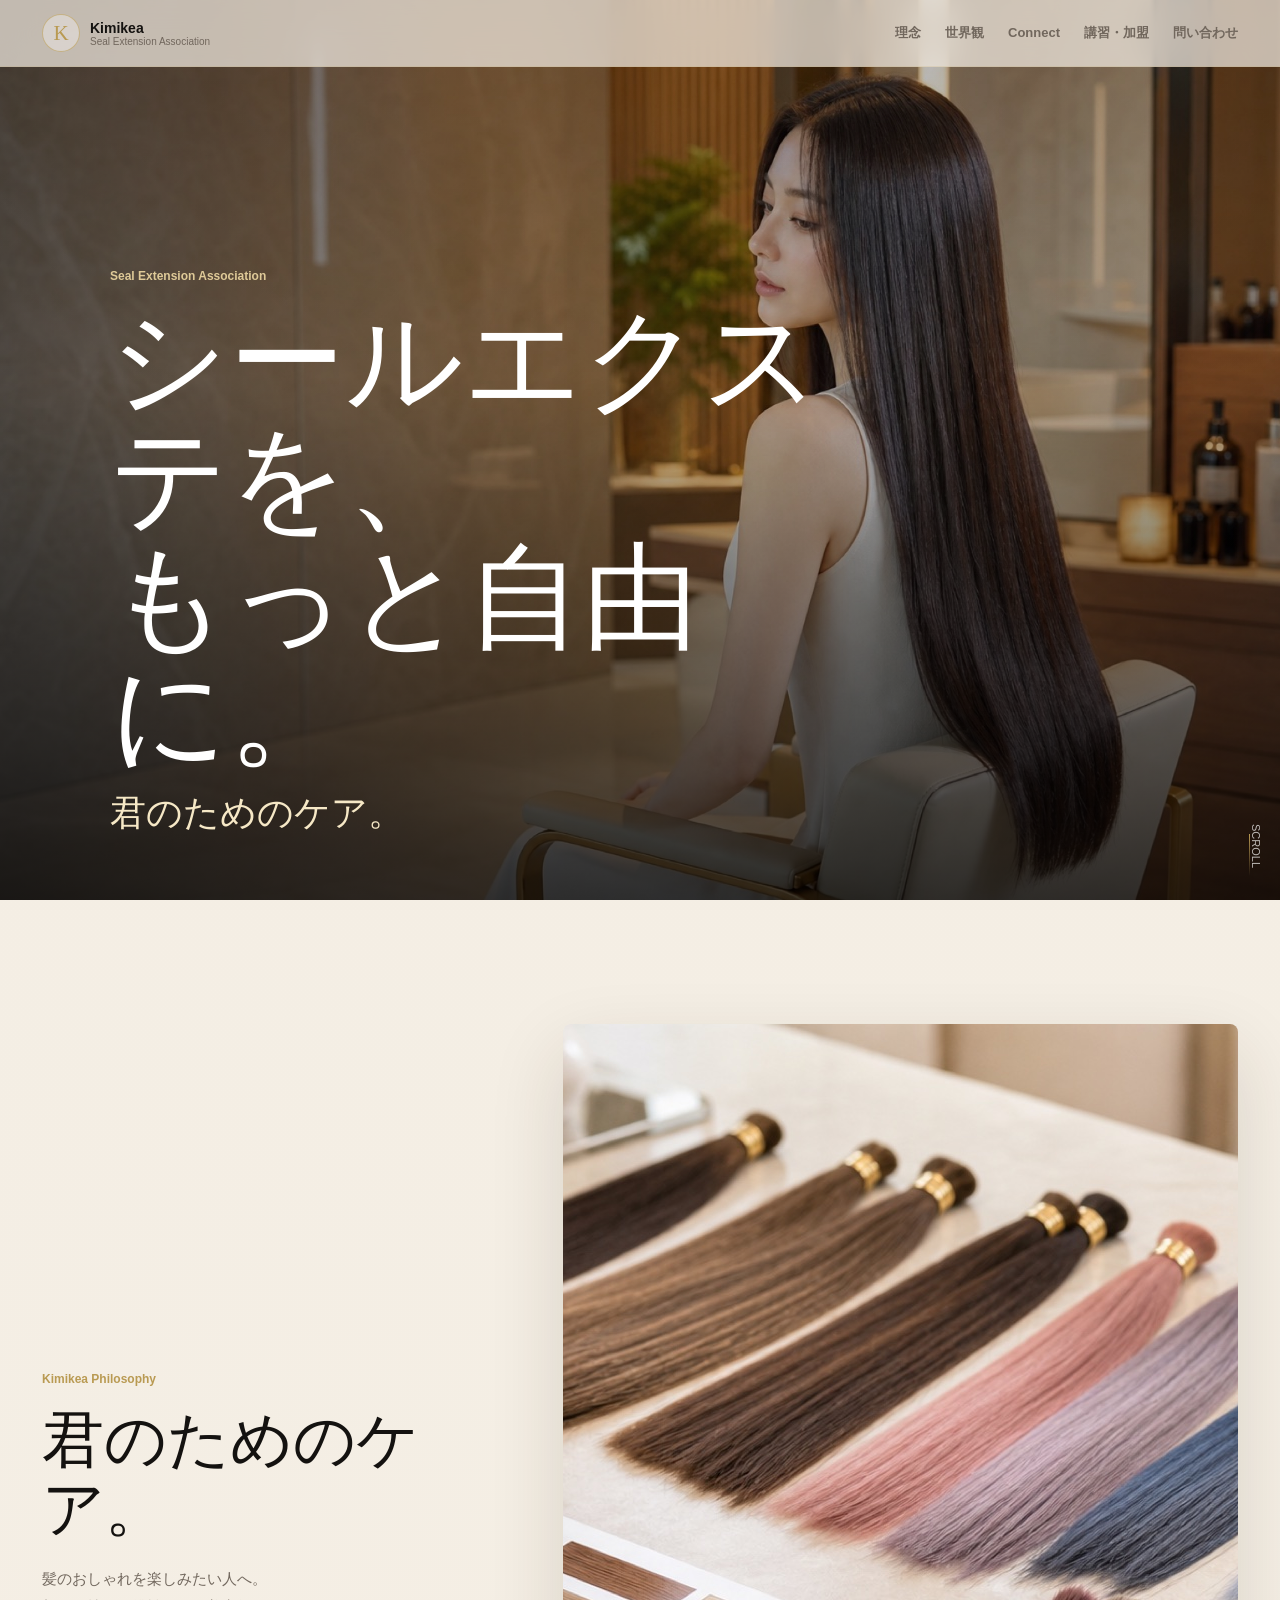
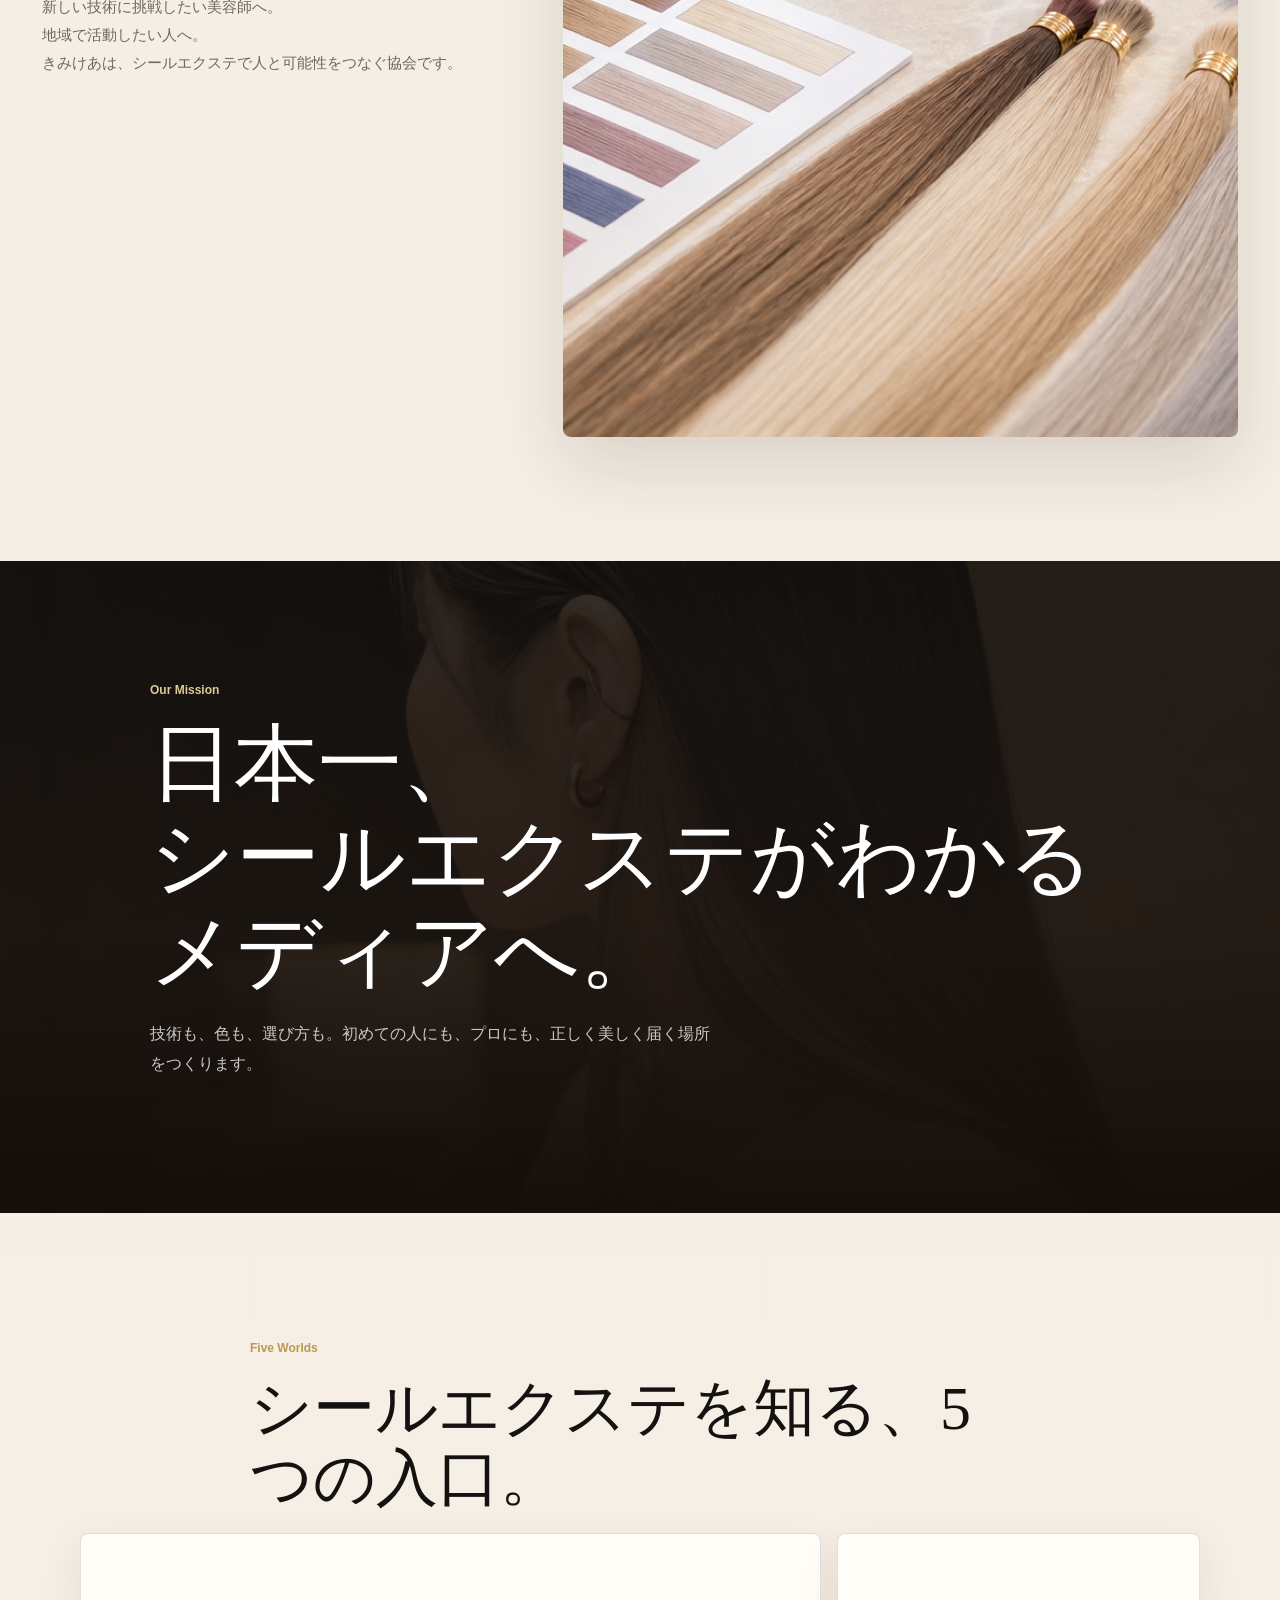
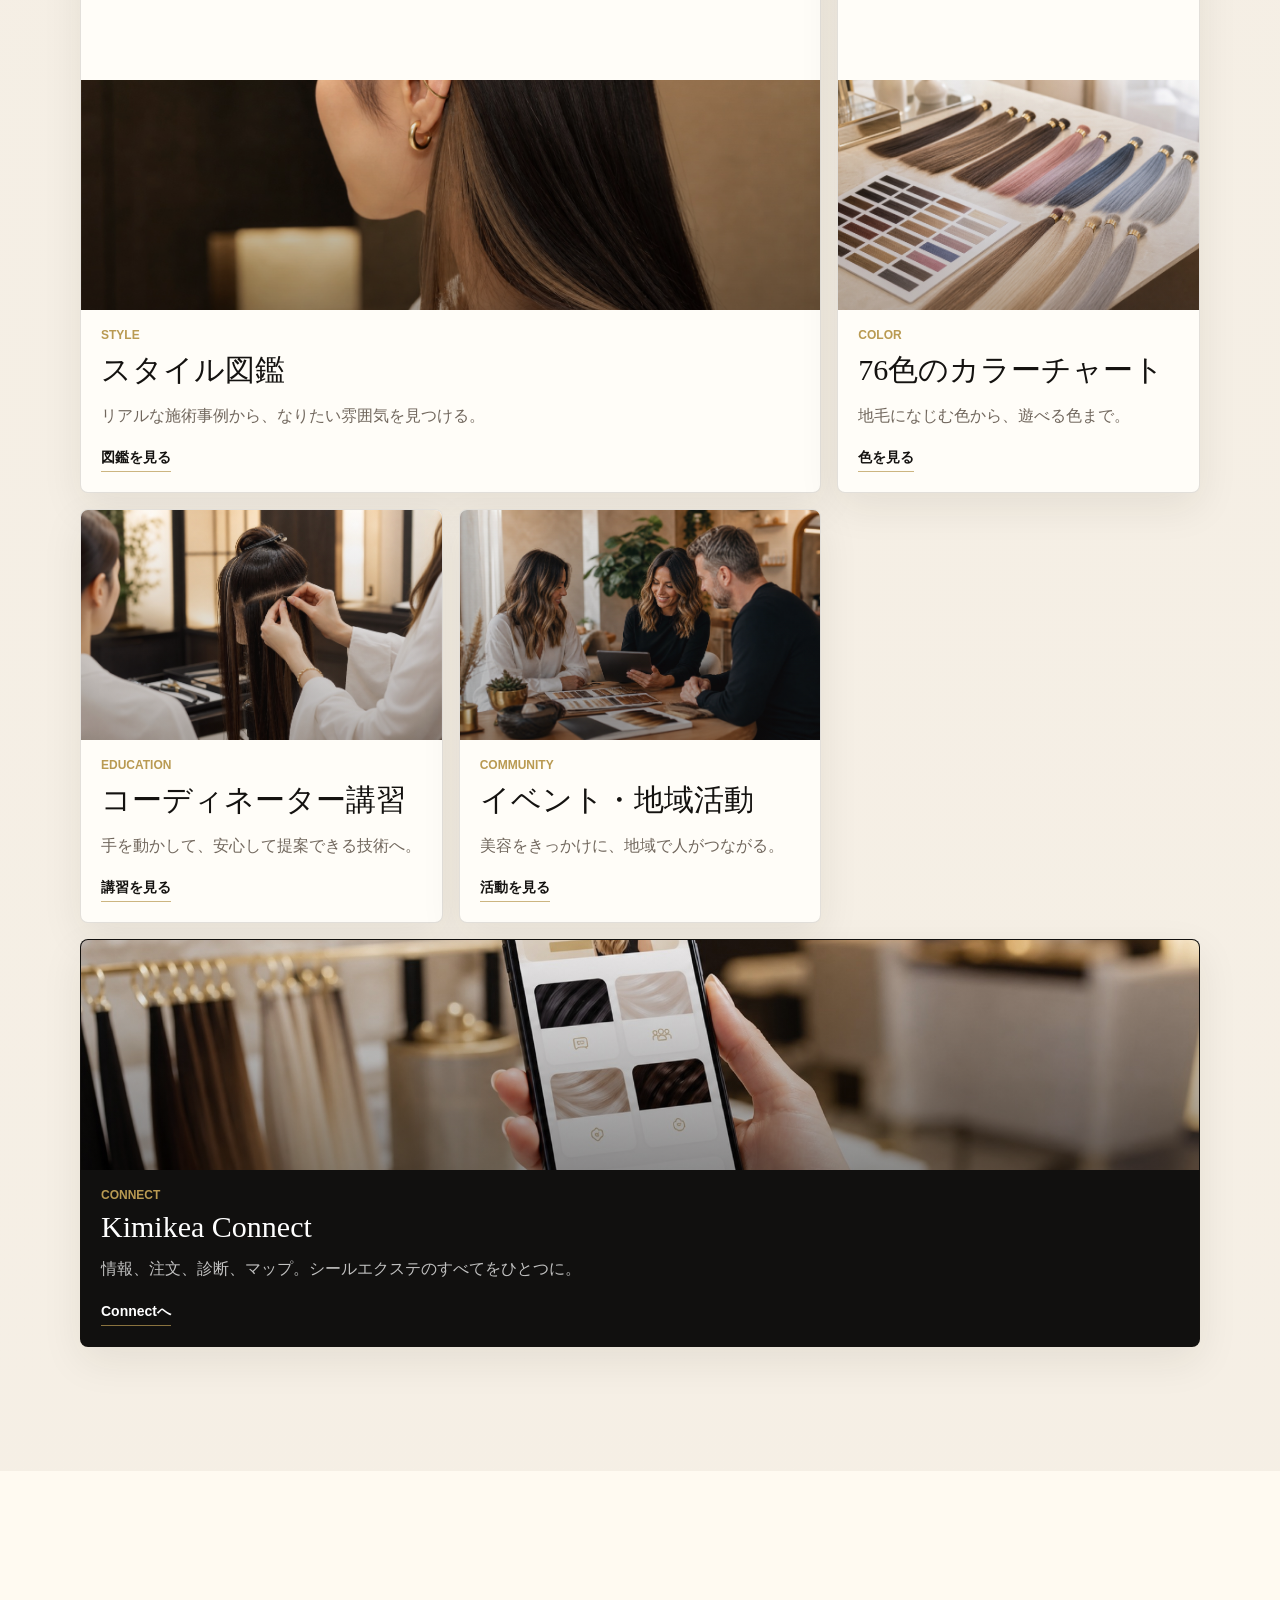
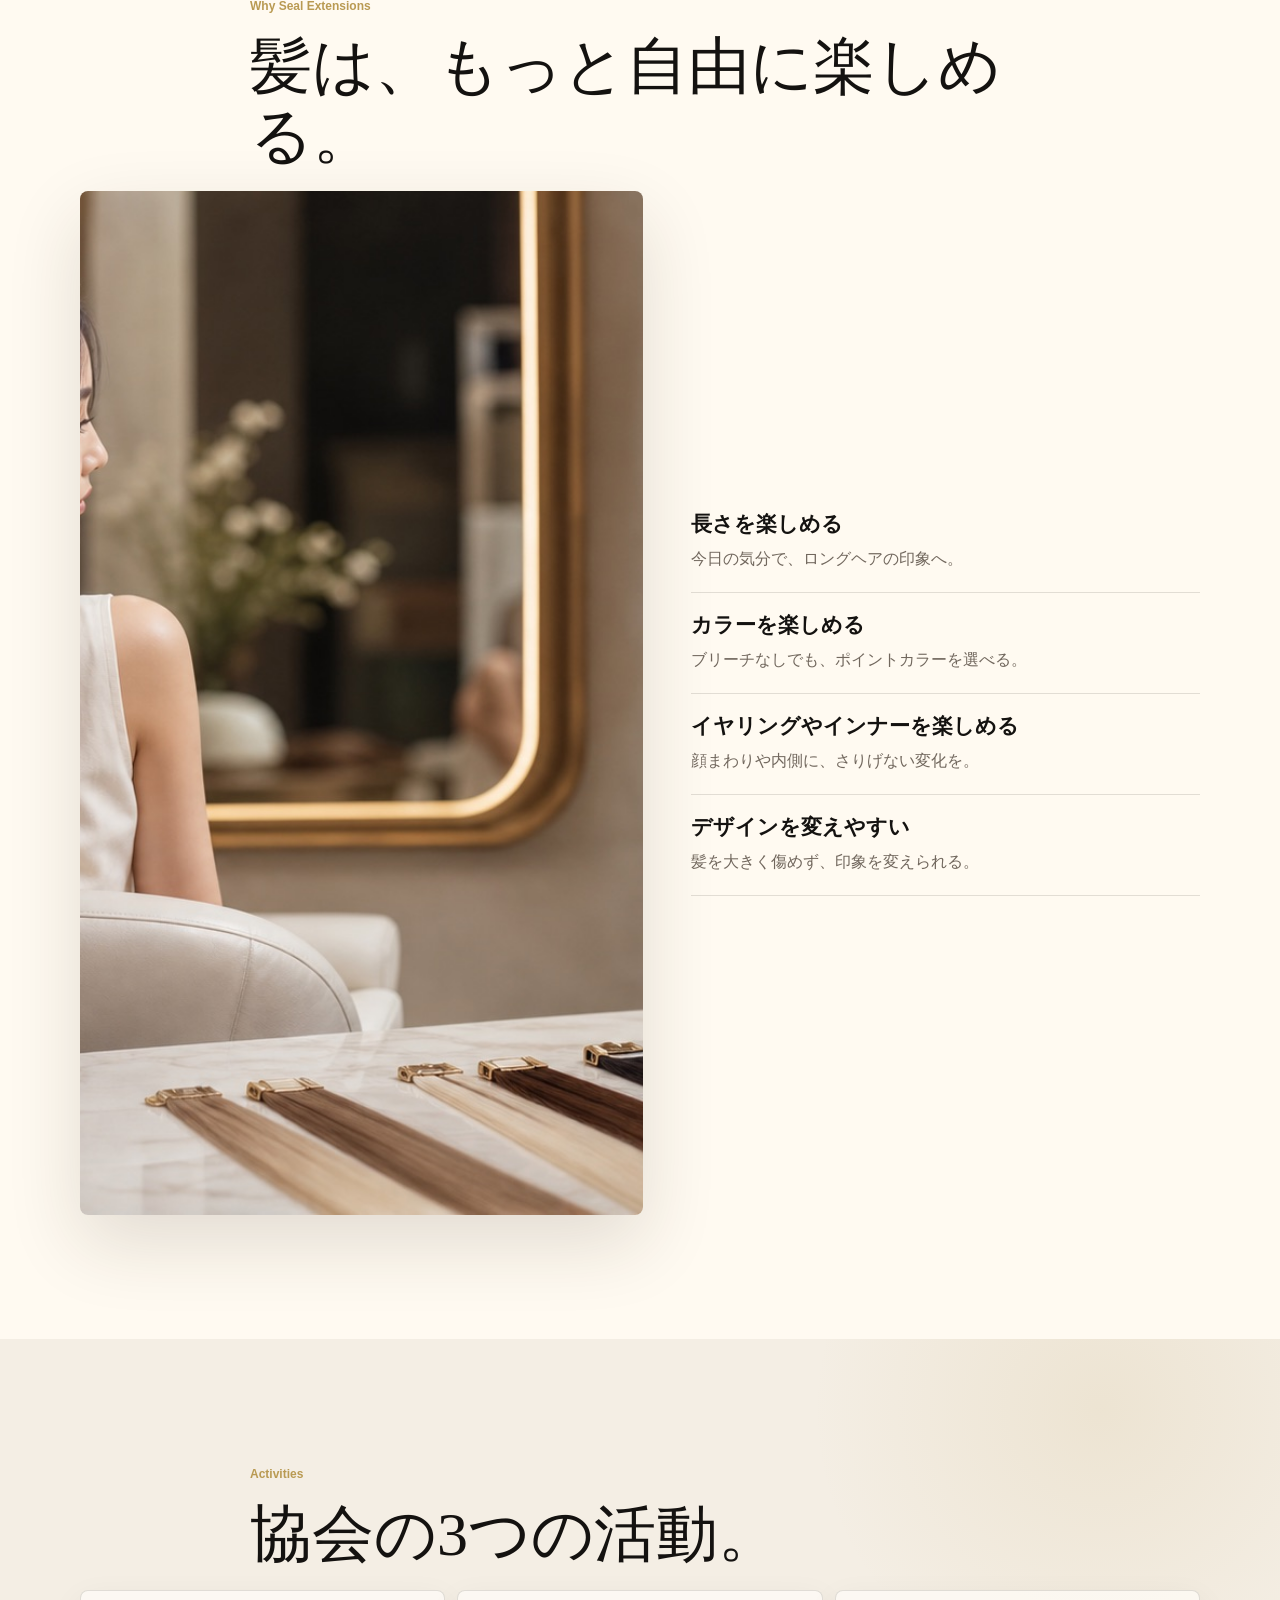
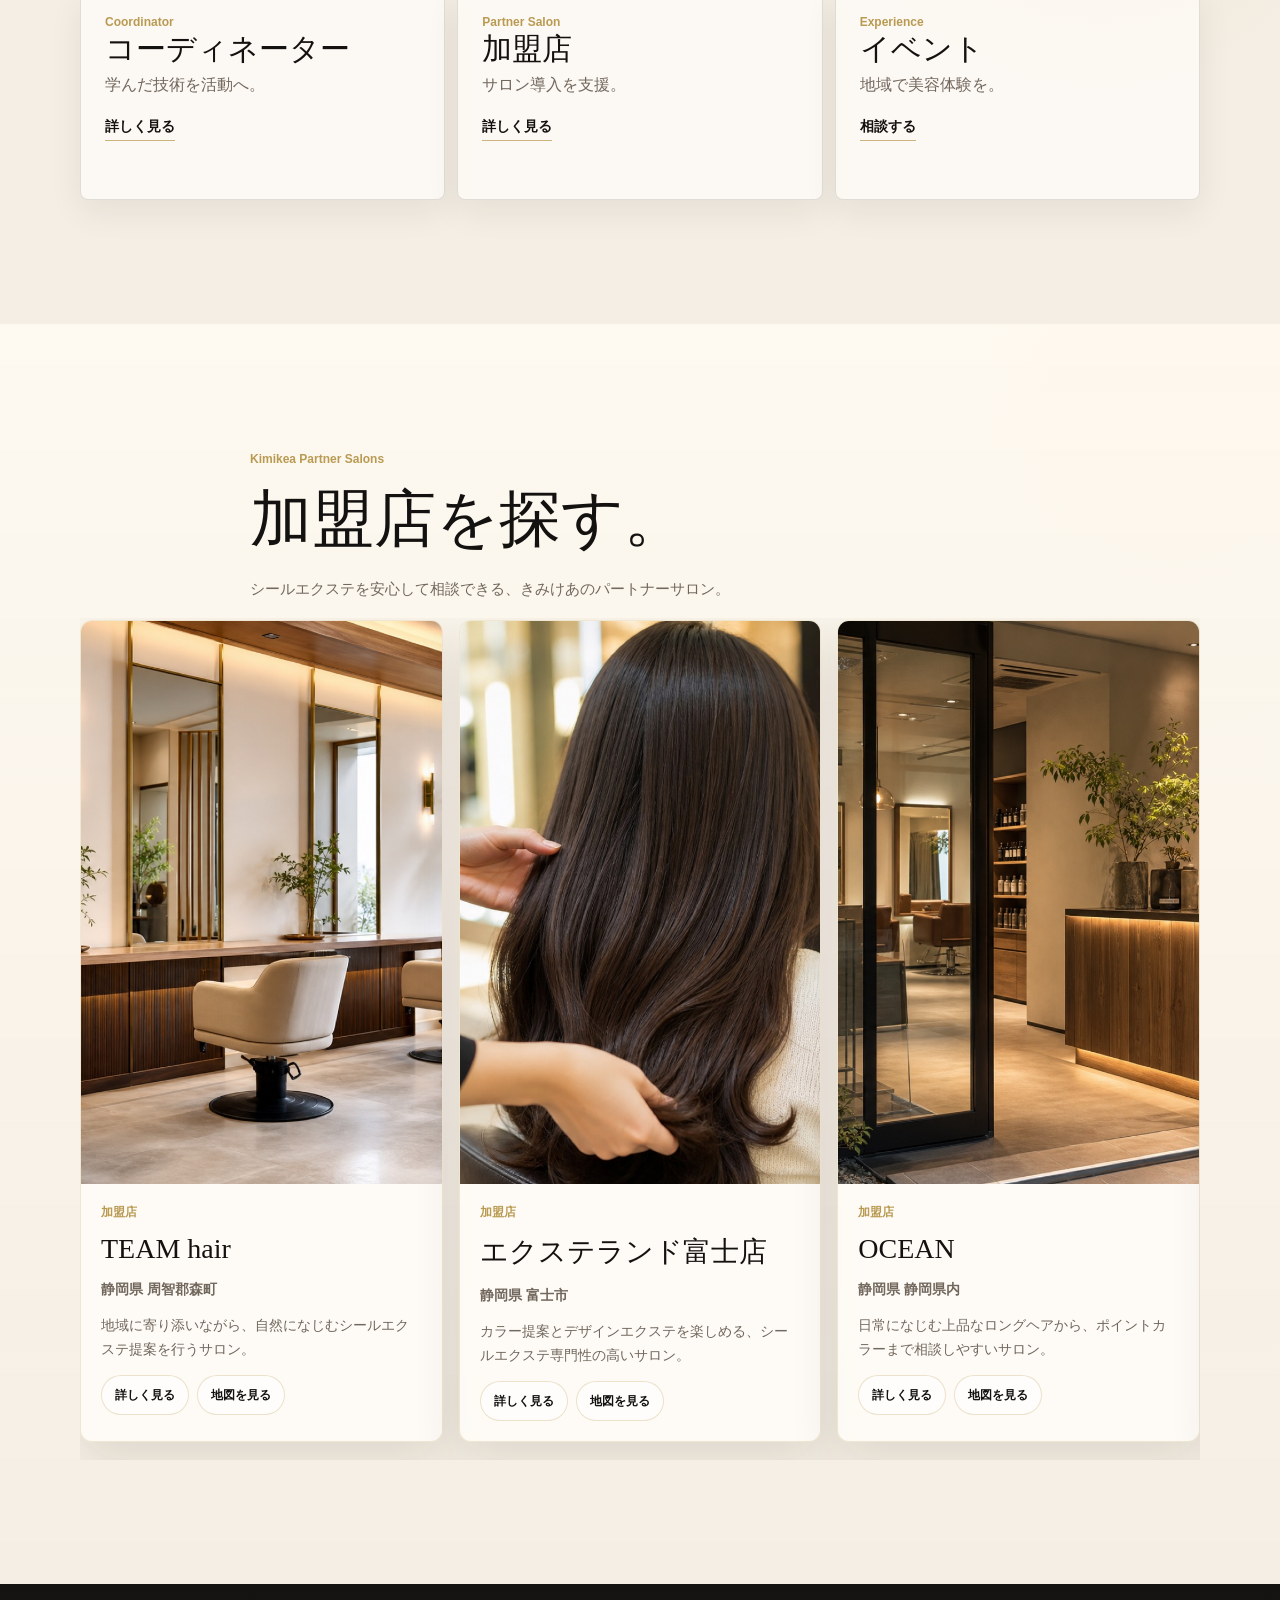
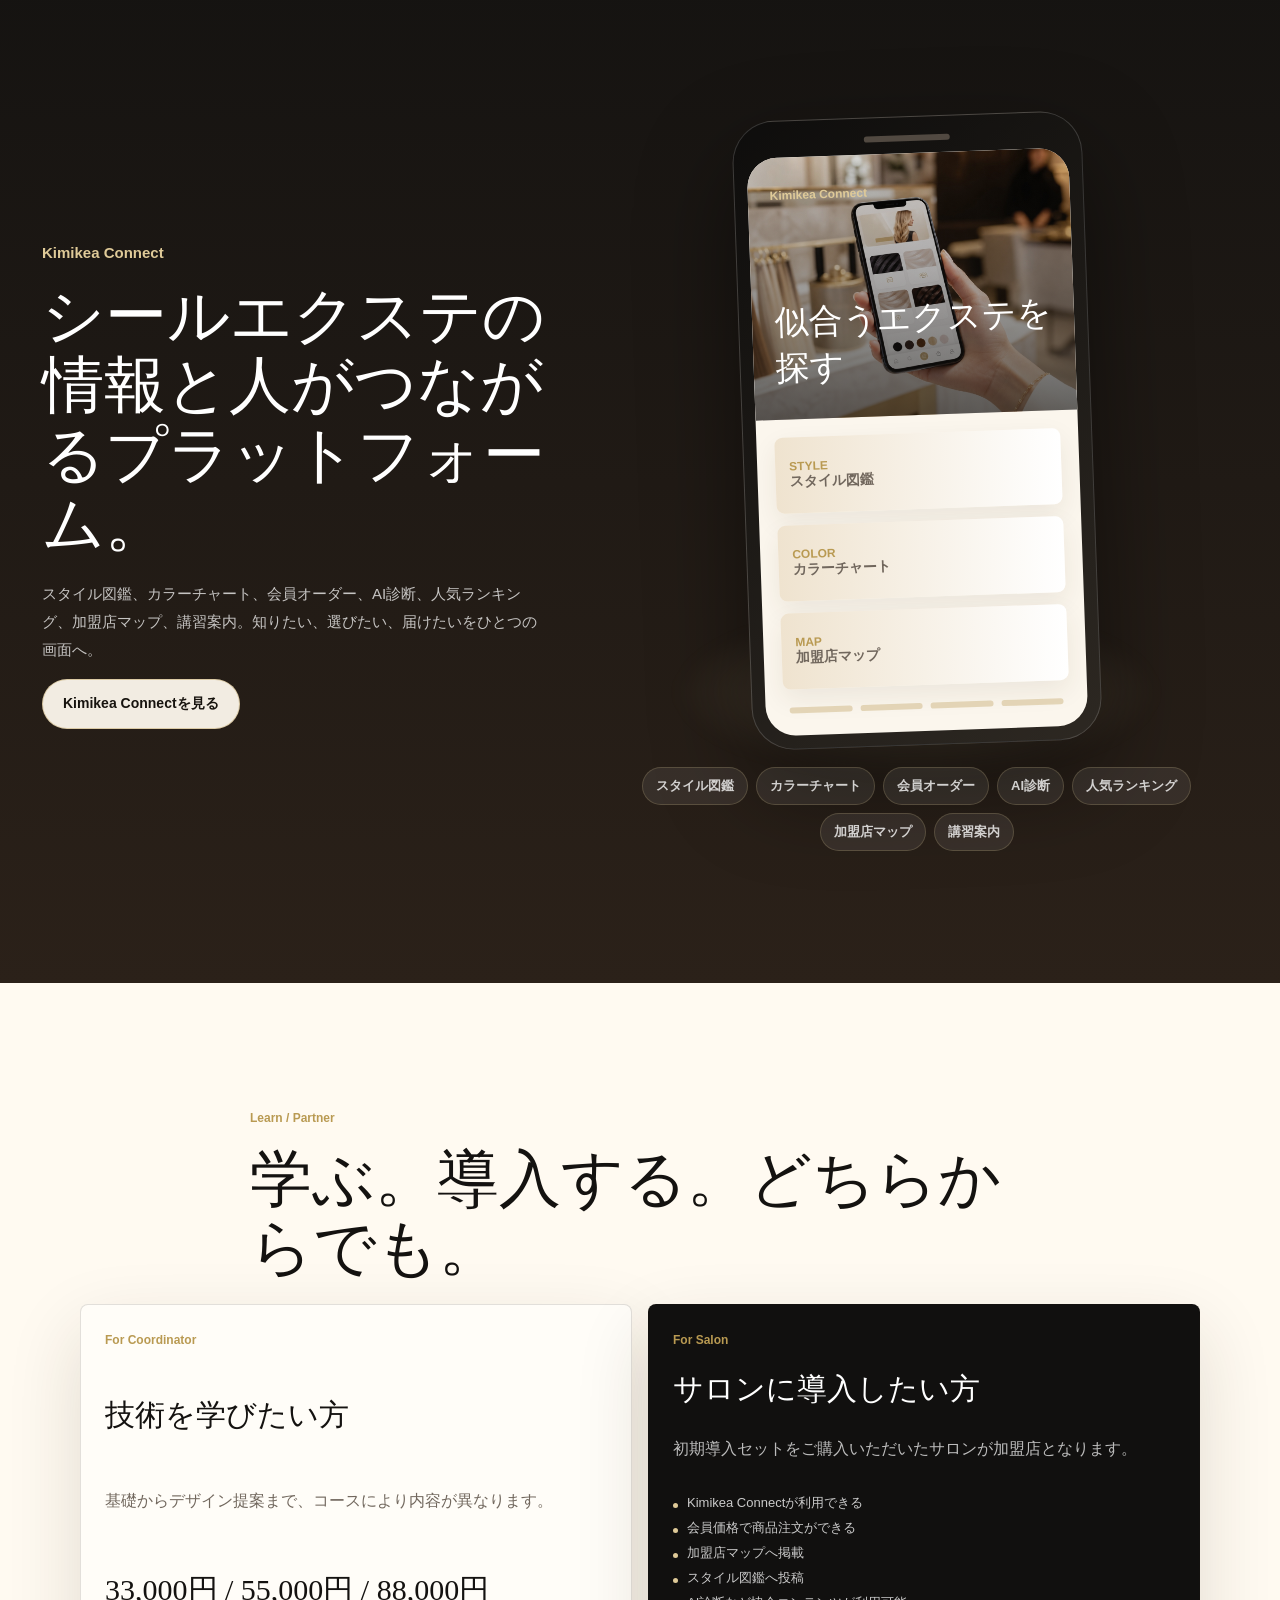
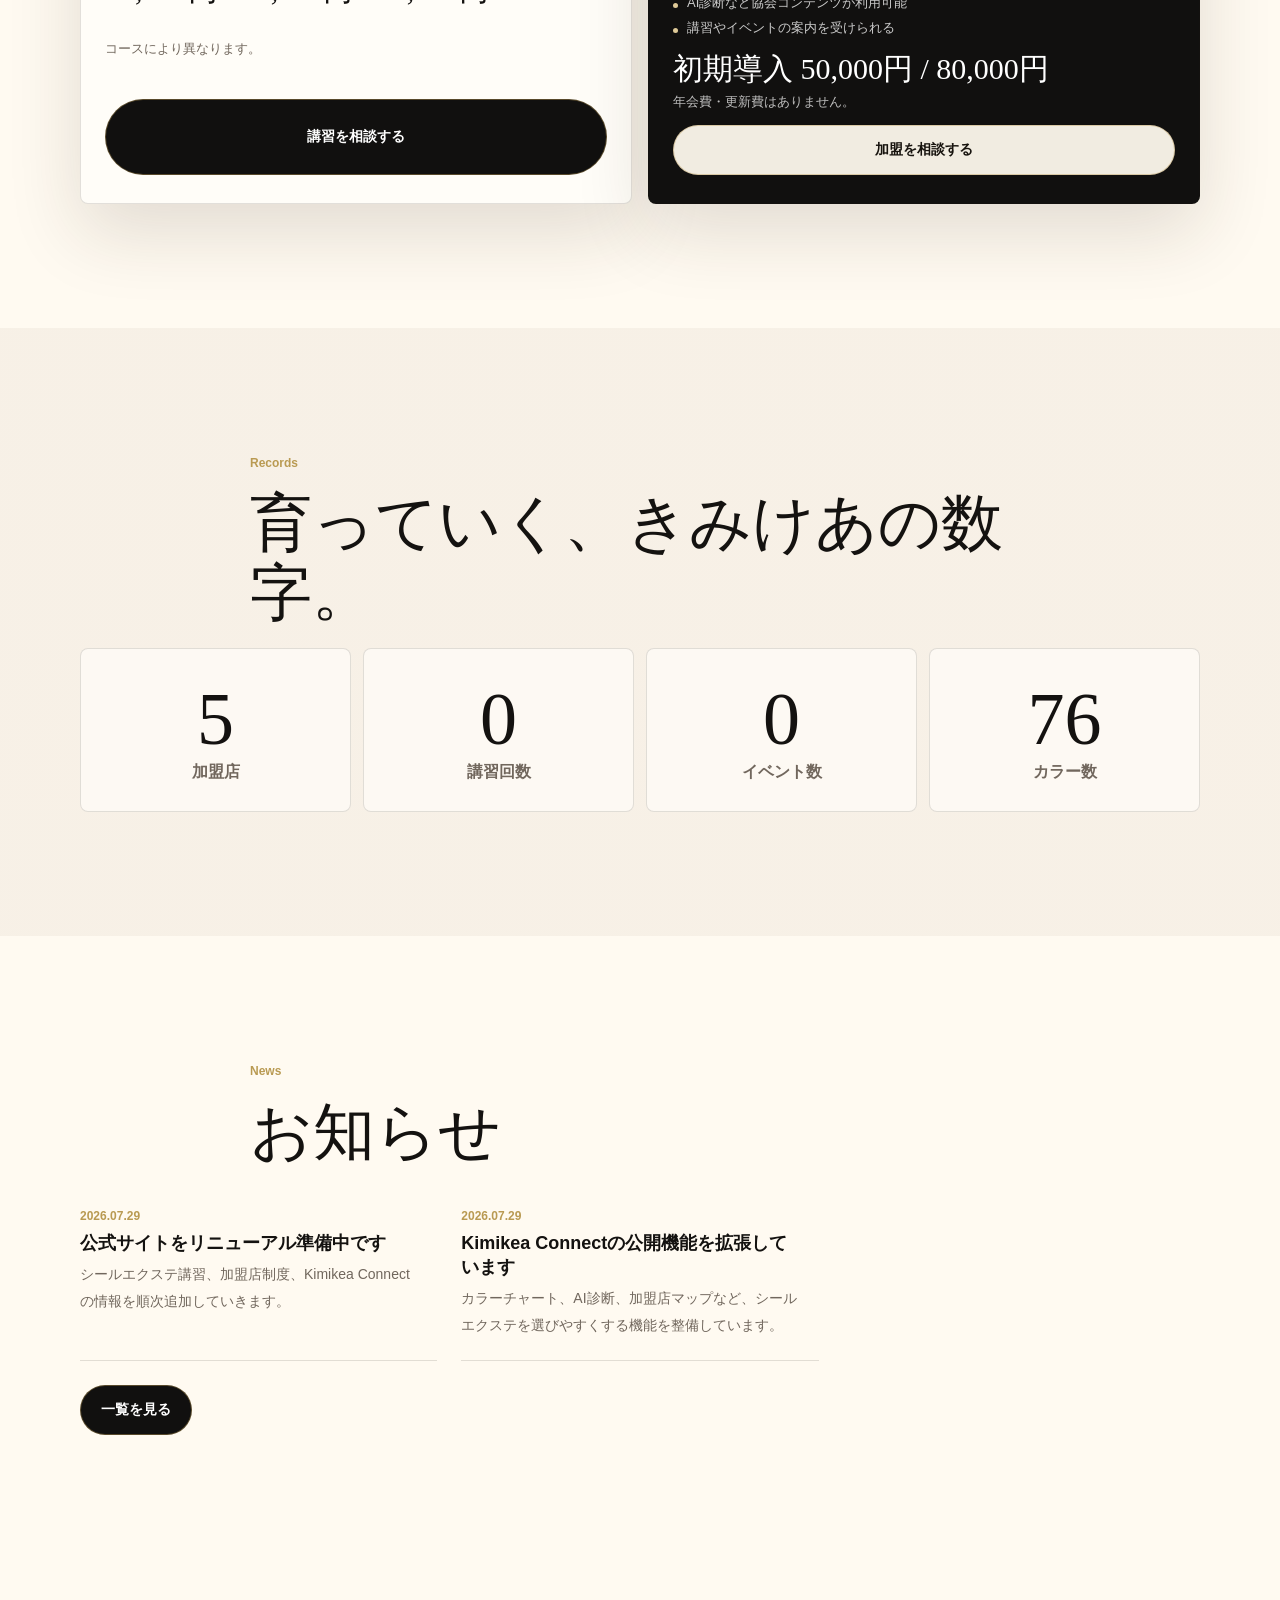
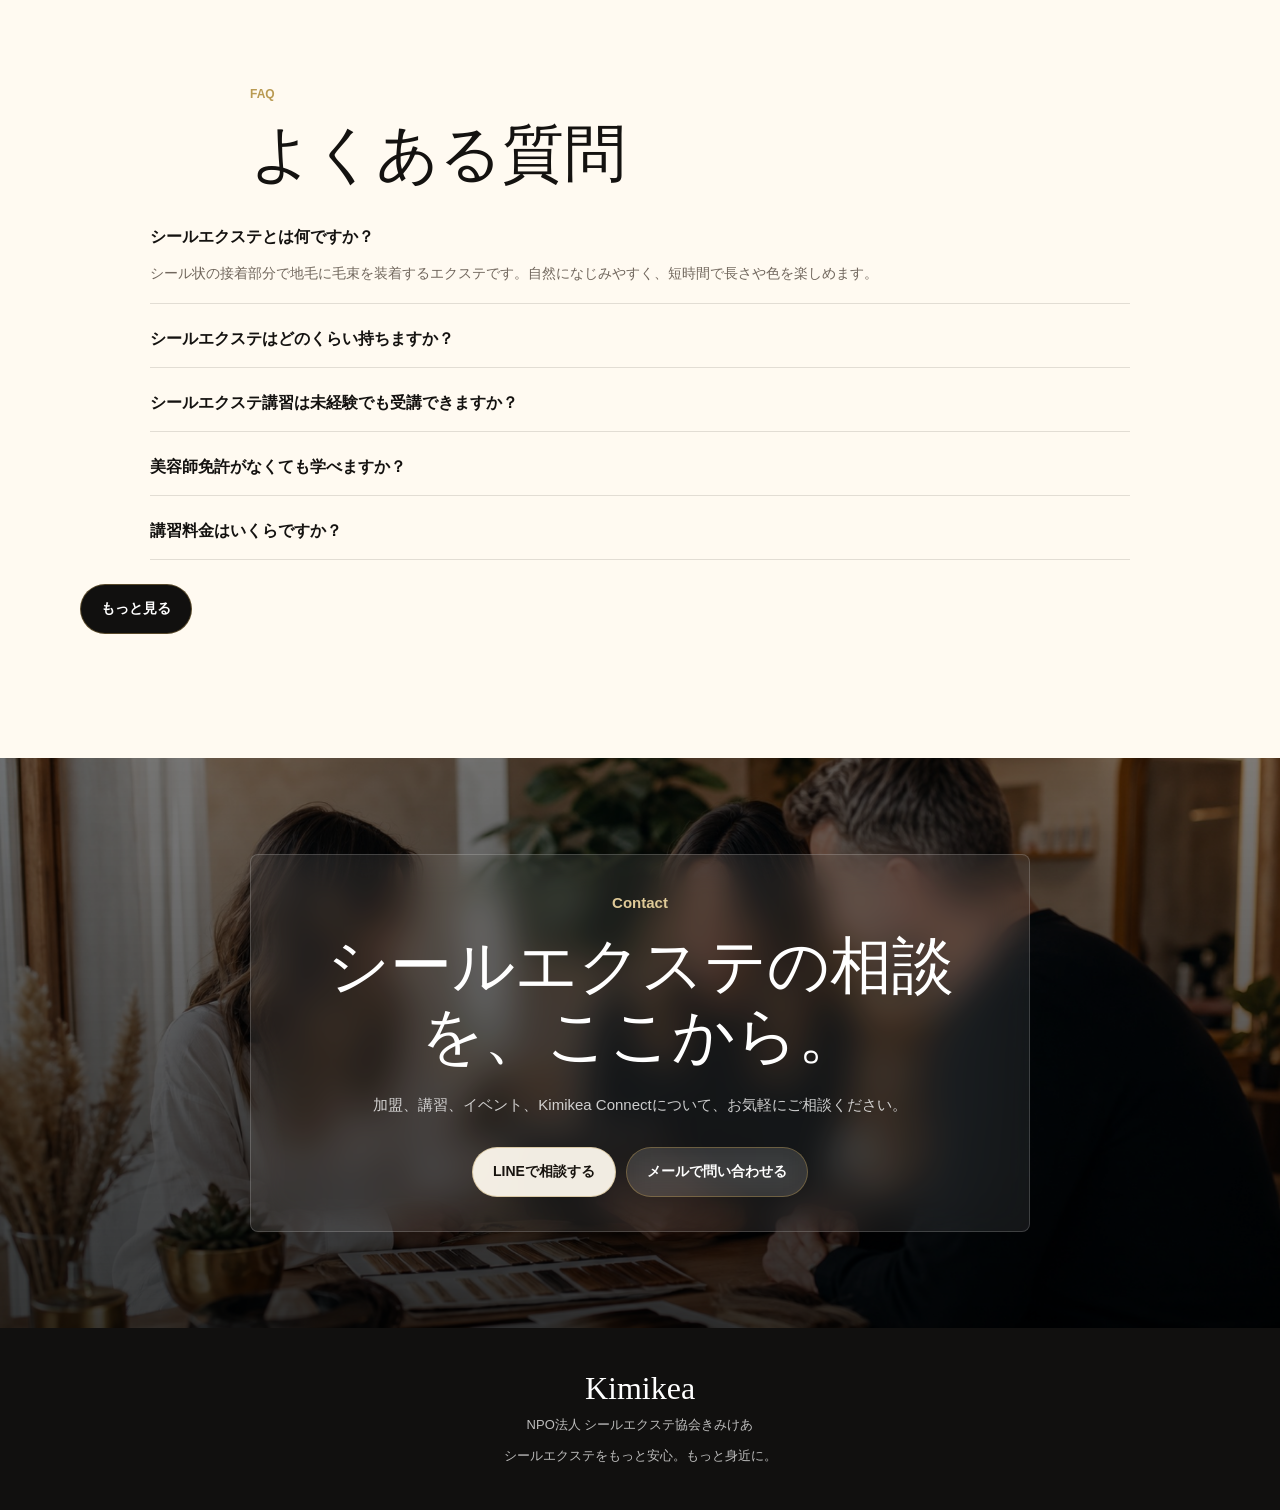
==== commit 3d3312a3: "Add partner salon carousel and varied site imagery" ====
--- a/docs/index.html
+++ b/docs/index.html
@@ -9,7 +9,7 @@
   <title>NPO法人シールエクステ協会きみけあ | 日本一シールエクステがわかる公式サイト</title>
   <meta name="description" content="NPO法人シールエクステ協会きみけあ公式サイト。シールエクステ講習、資格認定、加盟店支援、Kimikea Connect、カラーチャート、AI診断を通じて、シールエクステをもっと自由で安心できる美容文化にします。">
   <meta name="keywords" content="シールエクステ,シールエクステ講習,シールエクステ協会,シールエクステ資格,シールエクステ加盟店,シールエクステ導入,シールエクステカラー,エクステ講習,エクステ導入,エクステ資格">
-  <link rel="canonical" href="https://team-s-corporation.github.io/team-s-corporation/">
+  <link rel="canonical" href="https://boss-team1129.github.io/kimikea-official-site/">
   <link rel="manifest" href="./manifest.webmanifest">
   <link rel="apple-touch-icon" sizes="180x180" href="./apple-touch-icon.png">
   <link rel="icon" type="image/png" sizes="192x192" href="./icon-192.png">
@@ -19,18 +19,18 @@
   <meta property="og:site_name" content="NPO法人シールエクステ協会きみけあ">
   <meta property="og:title" content="シールエクステを、もっと自由に。">
   <meta property="og:description" content="日本一シールエクステがわかるメディアを目指す、NPO法人シールエクステ協会きみけあ公式サイト。">
-  <meta property="og:url" content="https://team-s-corporation.github.io/team-s-corporation/">
-  <meta property="og:image" content="https://team-s-corporation.github.io/team-s-corporation/assets/brand-hero.jpg">
+  <meta property="og:url" content="https://boss-team1129.github.io/kimikea-official-site/">
+  <meta property="og:image" content="https://boss-team1129.github.io/kimikea-official-site/assets/hero-main.jpg">
   <meta name="twitter:card" content="summary_large_image">
-  <link rel="preload" as="image" href="./assets/brand-hero.jpg" fetchpriority="high">
-  <link rel="stylesheet" href="./style.css?v=20260729-brand-home-3">
+  <link rel="preload" as="image" href="./assets/hero-main.jpg" fetchpriority="high">
+  <link rel="stylesheet" href="./style.css?v=20260729-partner-salons-1">
   <script type="application/ld+json">
   {
     "@context": "https://schema.org",
     "@type": "NGO",
     "name": "NPO法人シールエクステ協会きみけあ",
     "alternateName": "Kimikea",
-    "url": "https://team-s-corporation.github.io/team-s-corporation/",
+    "url": "https://boss-team1129.github.io/kimikea-official-site/",
     "description": "シールエクステ講習、資格認定、加盟店支援、イベント、Kimikea Connectを行うNPO法人。",
     "areaServed": "JP",
     "knowsAbout": ["シールエクステ", "シールエクステ講習", "エクステ資格", "エクステ導入", "加盟店支援"],
@@ -49,7 +49,7 @@
     ]
   }
   </script>
-  <script src="./site.js?v=20260729-brand-home-3" defer></script>
+  <script src="./site.js?v=20260729-partner-salons-1" defer></script>
 </head>
 <body>
   <a class="skip-link" href="#main">本文へ移動</a>
@@ -71,7 +71,7 @@
   <main id="main">
     <section id="top" class="hero">
       <div class="hero-media">
-        <img src="./assets/brand-hero.jpg" alt="高級感のある美容室で、艶のあるロングヘアをまとった女性" width="1800" height="1013" fetchpriority="high">
+        <img src="./assets/hero-main.jpg" alt="高級感のある美容室で、艶のあるロングヘアをまとった女性" width="1800" height="1013" fetchpriority="high">
       </div>
       <div class="hero-copy reveal">
         <p class="eyebrow">Seal Extension Association</p>
@@ -88,7 +88,7 @@
         <p>髪のおしゃれを楽しみたい人へ。<br>新しい技術に挑戦したい美容師へ。<br>地域で活動したい人へ。<br>きみけあは、シールエクステで人と可能性をつなぐ協会です。</p>
       </div>
       <figure class="message-photo reveal">
-        <img src="./assets/brand-editorial.jpg" alt="サロンの鏡前に並ぶシールエクステの毛束とロングヘアの女性" width="1600" height="946" loading="lazy">
+        <img src="./assets/color-chart.jpg" alt="サロンのテーブルに並ぶシールエクステの毛束とカラーチャート" width="1800" height="1013" loading="lazy">
       </figure>
     </section>
 
@@ -125,6 +125,7 @@
           </div>
         </article>
         <article class="world-card reveal">
+          <div class="world-image education-image" role="img" aria-label="講師がシールエクステの装着技術を教える講習風景"></div>
           <div>
             <span>EDUCATION</span>
             <h3>コーディネーター講習</h3>
@@ -133,6 +134,7 @@
           </div>
         </article>
         <article class="world-card reveal">
+          <div class="world-image community-image" role="img" aria-label="美容を楽しむ人たちが集うコミュニティイベント"></div>
           <div>
             <span>COMMUNITY</span>
             <h3>イベント・地域活動</h3>
@@ -141,6 +143,7 @@
           </div>
         </article>
         <article class="world-card world-card-wide reveal">
+          <div class="world-image connect-image" role="img" aria-label="スマートフォンでKimikea Connectを操作する様子"></div>
           <div>
             <span>CONNECT</span>
             <h3>Kimikea Connect</h3>
@@ -178,6 +181,23 @@
         <article class="reveal"><span>Coordinator</span><strong>コーディネーター</strong><p>学んだ技術を活動へ。</p><a href="#learn-partner">詳しく見る</a></article>
         <article class="reveal"><span>Partner Salon</span><strong>加盟店</strong><p>サロン導入を支援。</p><a href="#learn-partner">詳しく見る</a></article>
         <article class="reveal"><span>Experience</span><strong>イベント</strong><p>地域で美容体験を。</p><a href="#contact">相談する</a></article>
+      </div>
+    </section>
+
+    <section id="partner-salons" class="section partner-section">
+      <div class="section-head reveal">
+        <p class="section-kicker">Kimikea Partner Salons</p>
+        <h2>加盟店を探す。</h2>
+        <p class="lead">シールエクステを安心して相談できる、きみけあのパートナーサロン。</p>
+      </div>
+      <div id="shopCarousel" class="shop-carousel reveal" aria-live="polite">
+        <article class="shop-card shop-card-fallback">
+          <div class="shop-card-body">
+            <span>Loading</span>
+            <h3>加盟店情報を読み込み中です</h3>
+            <p>Kimikea Partner Salons</p>
+          </div>
+        </article>
       </div>
     </section>
 
--- a/docs/style.css
+++ b/docs/style.css
@@ -28,6 +28,7 @@
 body {
   min-width: 320px;
   margin: 0;
+  overflow-x: hidden;
   background:
     radial-gradient(circle at 8% 0, rgba(255,255,255,.88), transparent 22rem),
     linear-gradient(180deg, #fffaf2, var(--bg) 34rem, #f8f1e7);
@@ -338,7 +339,7 @@
   padding: 118px 18px;
   background:
     linear-gradient(180deg, rgba(17,16,15,.86), rgba(33,23,17,.98)),
-    url("./assets/brand-editorial.jpg") center / cover;
+    url("./assets/style-extension.jpg") 62% center / cover;
   color: #fff;
 }
 
@@ -413,15 +414,36 @@
 .style-image {
   background-image:
     linear-gradient(180deg, rgba(0,0,0,.05), rgba(0,0,0,.34)),
-    url("./assets/brand-hero.jpg");
+    url("./assets/style-extension.jpg");
   background-position: 62% center;
 }
 
 .color-image {
   background-image:
     linear-gradient(180deg, rgba(255,255,255,.08), rgba(33,23,17,.24)),
-    url("./assets/brand-editorial.jpg");
+    url("./assets/color-chart.jpg");
   background-position: center;
+}
+
+.education-image {
+  background-image:
+    linear-gradient(180deg, rgba(255,255,255,.04), rgba(33,23,17,.28)),
+    url("./assets/education-class.jpg");
+  background-position: 50% center;
+}
+
+.community-image {
+  background-image:
+    linear-gradient(180deg, rgba(255,255,255,.03), rgba(33,23,17,.32)),
+    url("./assets/community-event.jpg");
+  background-position: 48% center;
+}
+
+.connect-image {
+  background-image:
+    linear-gradient(180deg, rgba(255,255,255,.02), rgba(0,0,0,.42)),
+    url("./assets/connect-app.jpg");
+  background-position: 47% center;
 }
 
 .world-card span,
@@ -523,6 +545,111 @@
   background:
     radial-gradient(circle at 86% 12%, rgba(185,154,82,.12), transparent 18rem),
     var(--bg);
+}
+
+.partner-section {
+  overflow: hidden;
+  background:
+    linear-gradient(180deg, rgba(255,250,241,.92), rgba(244,238,228,.98)),
+    radial-gradient(circle at 92% 10%, rgba(185,154,82,.14), transparent 18rem);
+}
+
+.shop-carousel {
+  display: flex;
+  gap: 16px;
+  width: calc(100% + 36px);
+  max-width: none;
+  margin-left: -18px;
+  margin-right: -18px;
+  overflow-x: auto;
+  overscroll-behavior-x: contain;
+  scroll-snap-type: x mandatory;
+  scroll-padding-inline: 11vw;
+  padding: 2px 11vw 18px;
+  -webkit-overflow-scrolling: touch;
+  scrollbar-width: none;
+}
+
+.shop-carousel::-webkit-scrollbar {
+  display: none;
+}
+
+.shop-card {
+  flex: 0 0 78vw;
+  max-width: 430px;
+  overflow: hidden;
+  border: 1px solid rgba(185,154,82,.22);
+  border-radius: 12px;
+  background: rgba(255,253,248,.86);
+  box-shadow: 0 18px 48px rgba(50,36,21,.12);
+  scroll-snap-align: center;
+  transition: transform .32s ease, box-shadow .32s ease;
+}
+
+.shop-card:hover {
+  transform: translateY(-4px);
+  box-shadow: var(--shadow);
+}
+
+.shop-card img {
+  width: 100%;
+  aspect-ratio: 16 / 10;
+  object-fit: cover;
+  object-position: center;
+}
+
+.shop-card-body {
+  display: grid;
+  gap: 12px;
+  padding: 20px;
+}
+
+.shop-card-body span,
+.shop-meta {
+  color: var(--gold);
+  font-size: 12px;
+  font-weight: 900;
+}
+
+.shop-card h3 {
+  margin: 0;
+  font-family: var(--font-serif);
+  font-size: 28px;
+  font-weight: 400;
+}
+
+.shop-card p {
+  margin: 0;
+  color: var(--muted);
+  font-size: 14px;
+  line-height: 1.72;
+}
+
+.shop-actions {
+  display: flex;
+  flex-wrap: wrap;
+  gap: 8px;
+  margin-top: 2px;
+}
+
+.shop-actions a {
+  display: inline-flex;
+  min-height: 40px;
+  align-items: center;
+  justify-content: center;
+  padding: 0 13px;
+  border: 1px solid rgba(185,154,82,.28);
+  border-radius: 999px;
+  background: rgba(255,255,255,.56);
+  color: var(--ink);
+  font-size: 12px;
+  font-weight: 900;
+}
+
+.shop-card-fallback {
+  min-height: 280px;
+  display: grid;
+  align-content: center;
 }
 
 .activity-row {
@@ -648,7 +775,7 @@
   padding: 28px 22px;
   background:
     linear-gradient(180deg, rgba(20,18,15,.06), rgba(20,18,15,.64)),
-    url("./assets/brand-hero.jpg") center / cover;
+    url("./assets/connect-app.jpg") 48% center / cover;
   color: #fff;
 }
 
@@ -894,7 +1021,7 @@
   padding: 96px 18px;
   background:
     linear-gradient(180deg, rgba(0,0,0,.5), rgba(0,0,0,.76)),
-    url("./assets/brand-editorial.jpg") center / cover;
+    url("./assets/community-event.jpg") center / cover;
   color: #fff;
 }
 
@@ -1083,6 +1210,21 @@
     grid-template-columns: repeat(3, minmax(0, 1fr));
   }
 
+  .shop-carousel {
+    width: min(100%, 1120px);
+    max-width: 1120px;
+    margin-left: auto;
+    margin-right: auto;
+    padding-left: 0;
+    padding-right: 0;
+    scroll-padding-inline: 0;
+  }
+
+  .shop-card {
+    flex: 0 0 calc((100% - 32px) / 3);
+    max-width: none;
+  }
+
   .choice-grid {
     grid-template-columns: repeat(2, minmax(0, 1fr));
   }
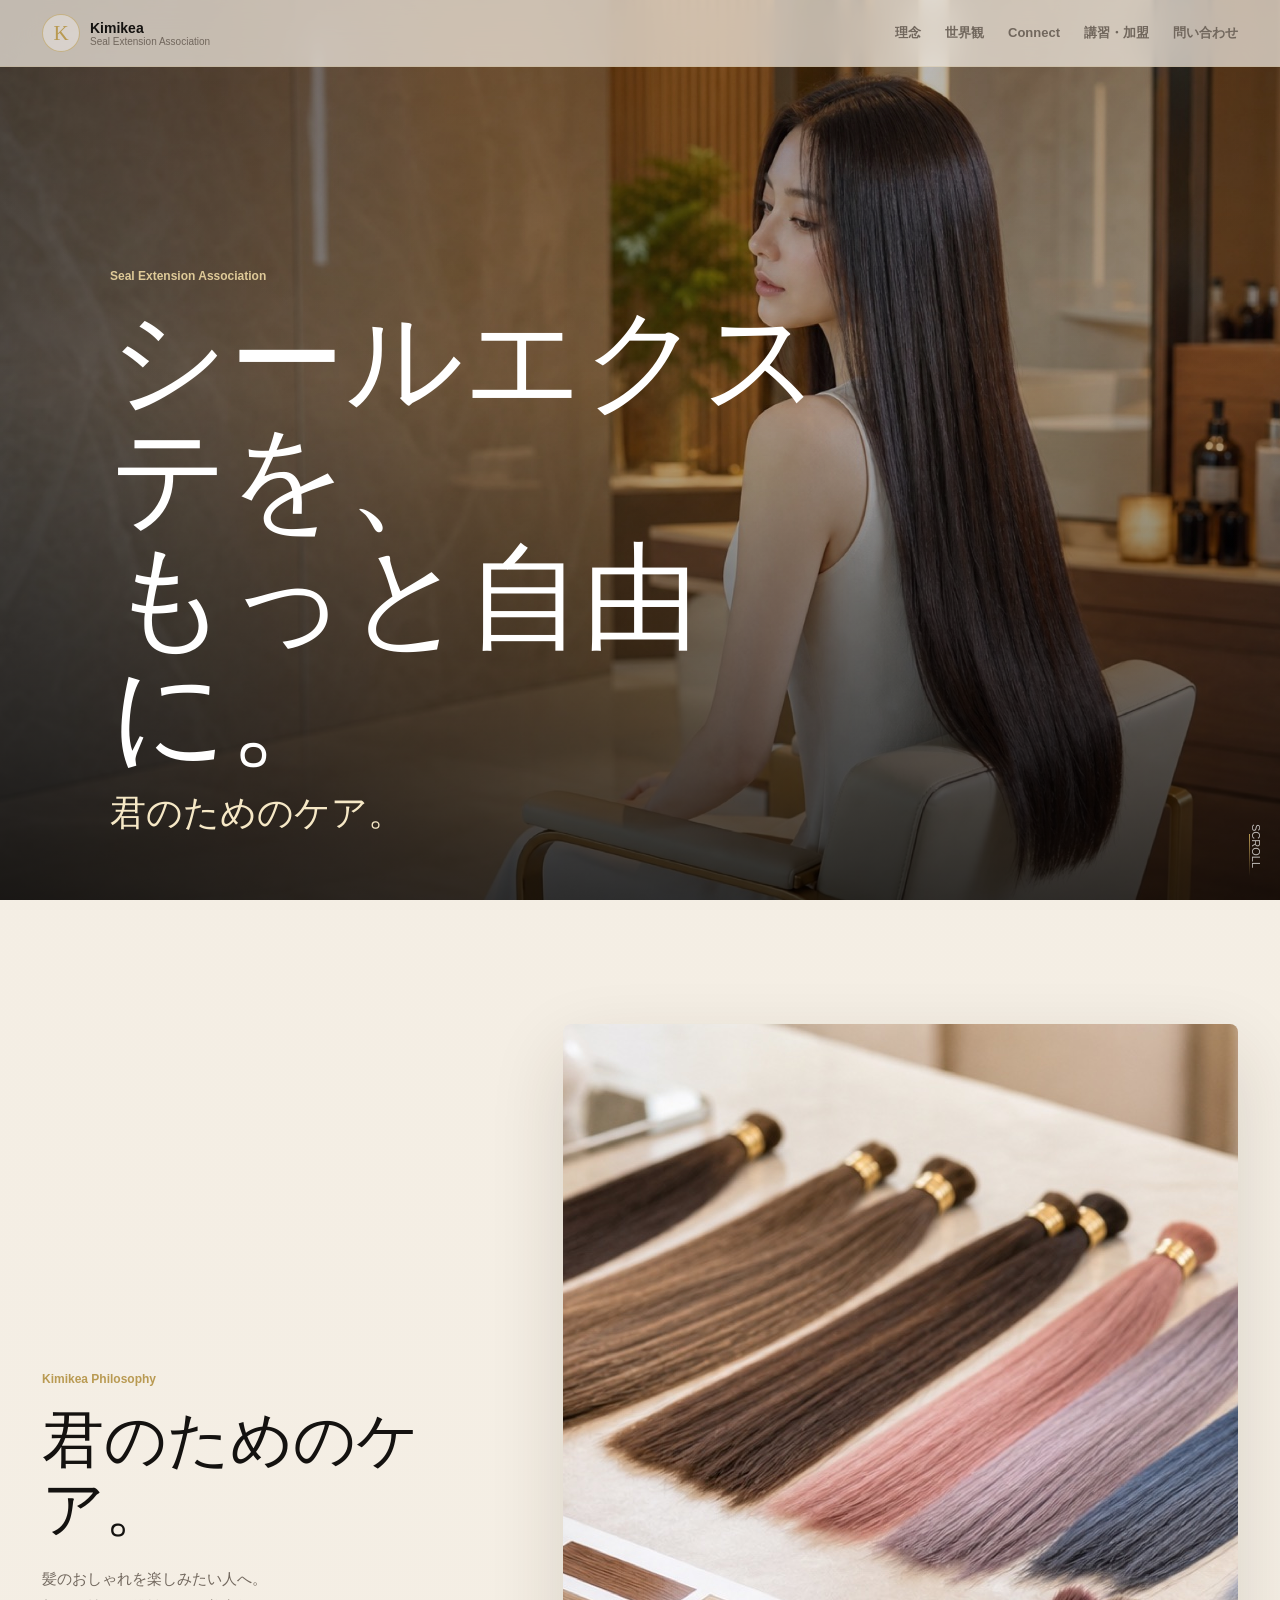
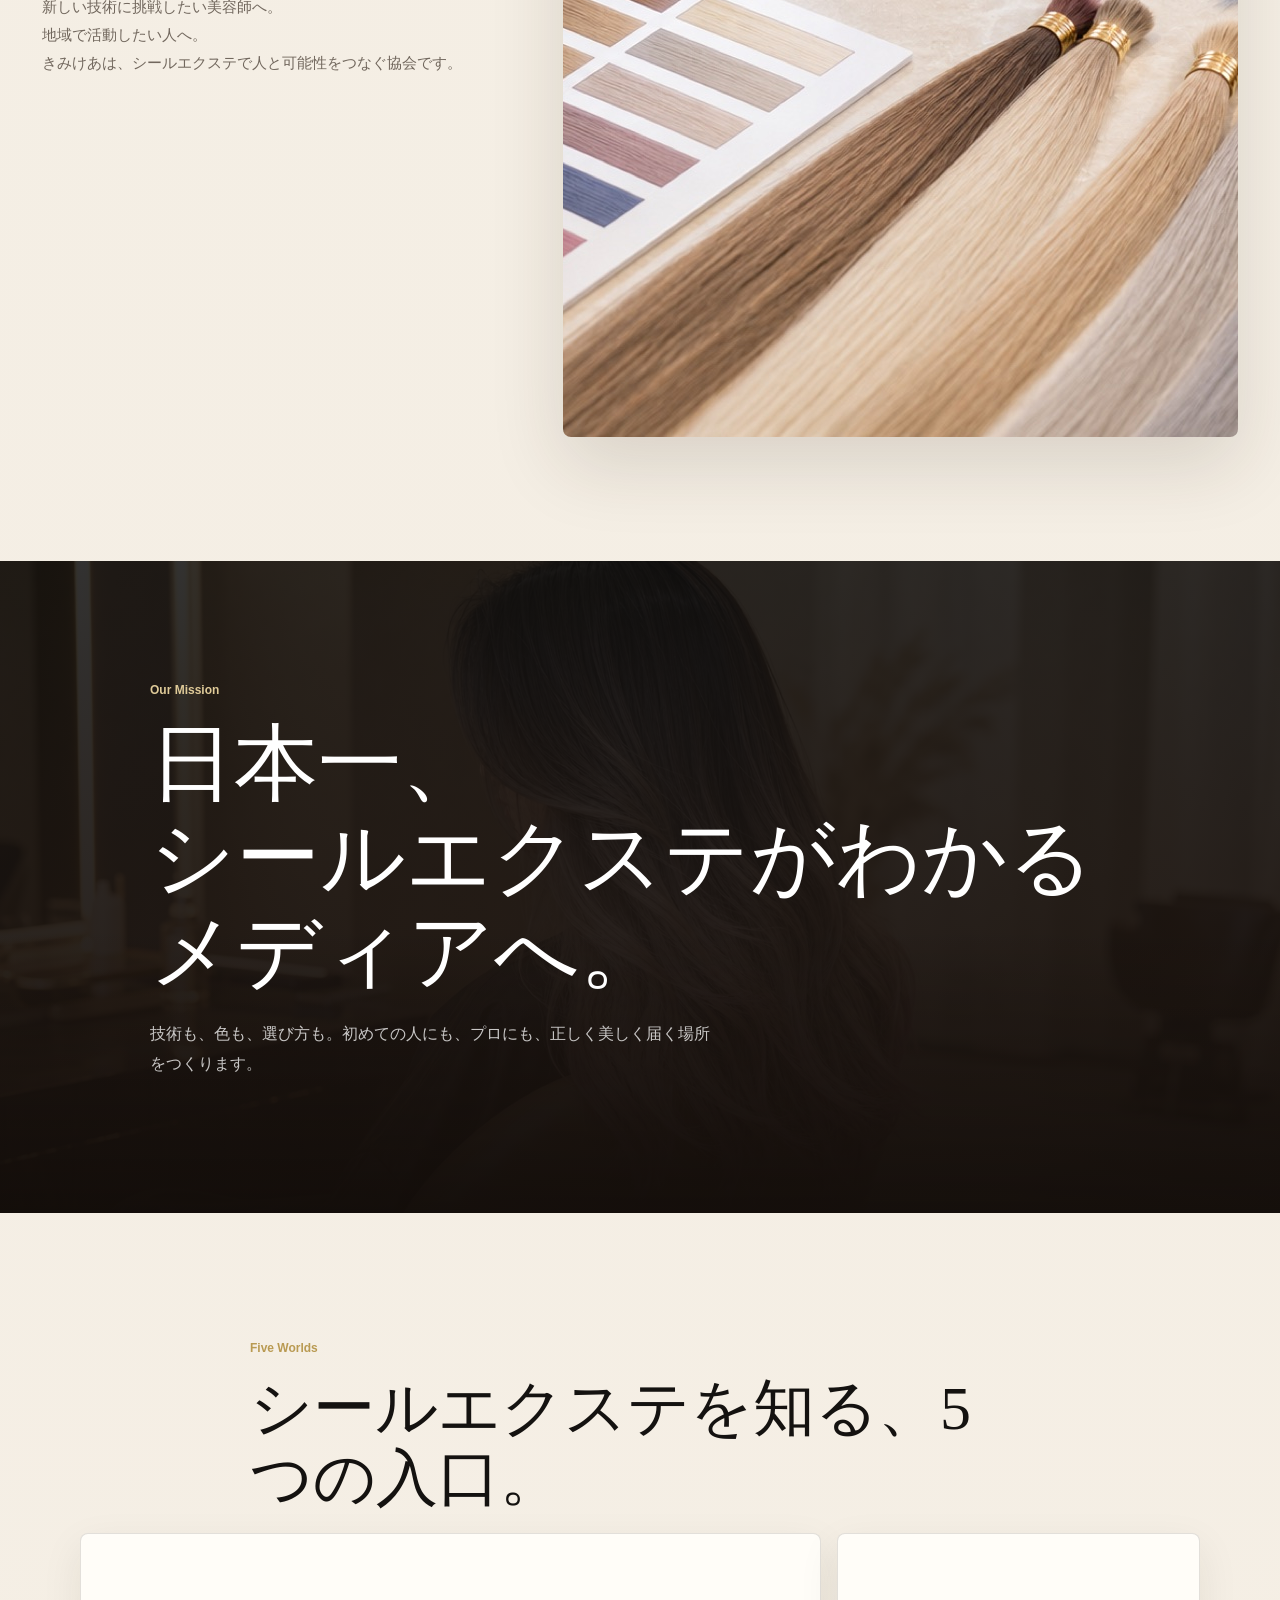
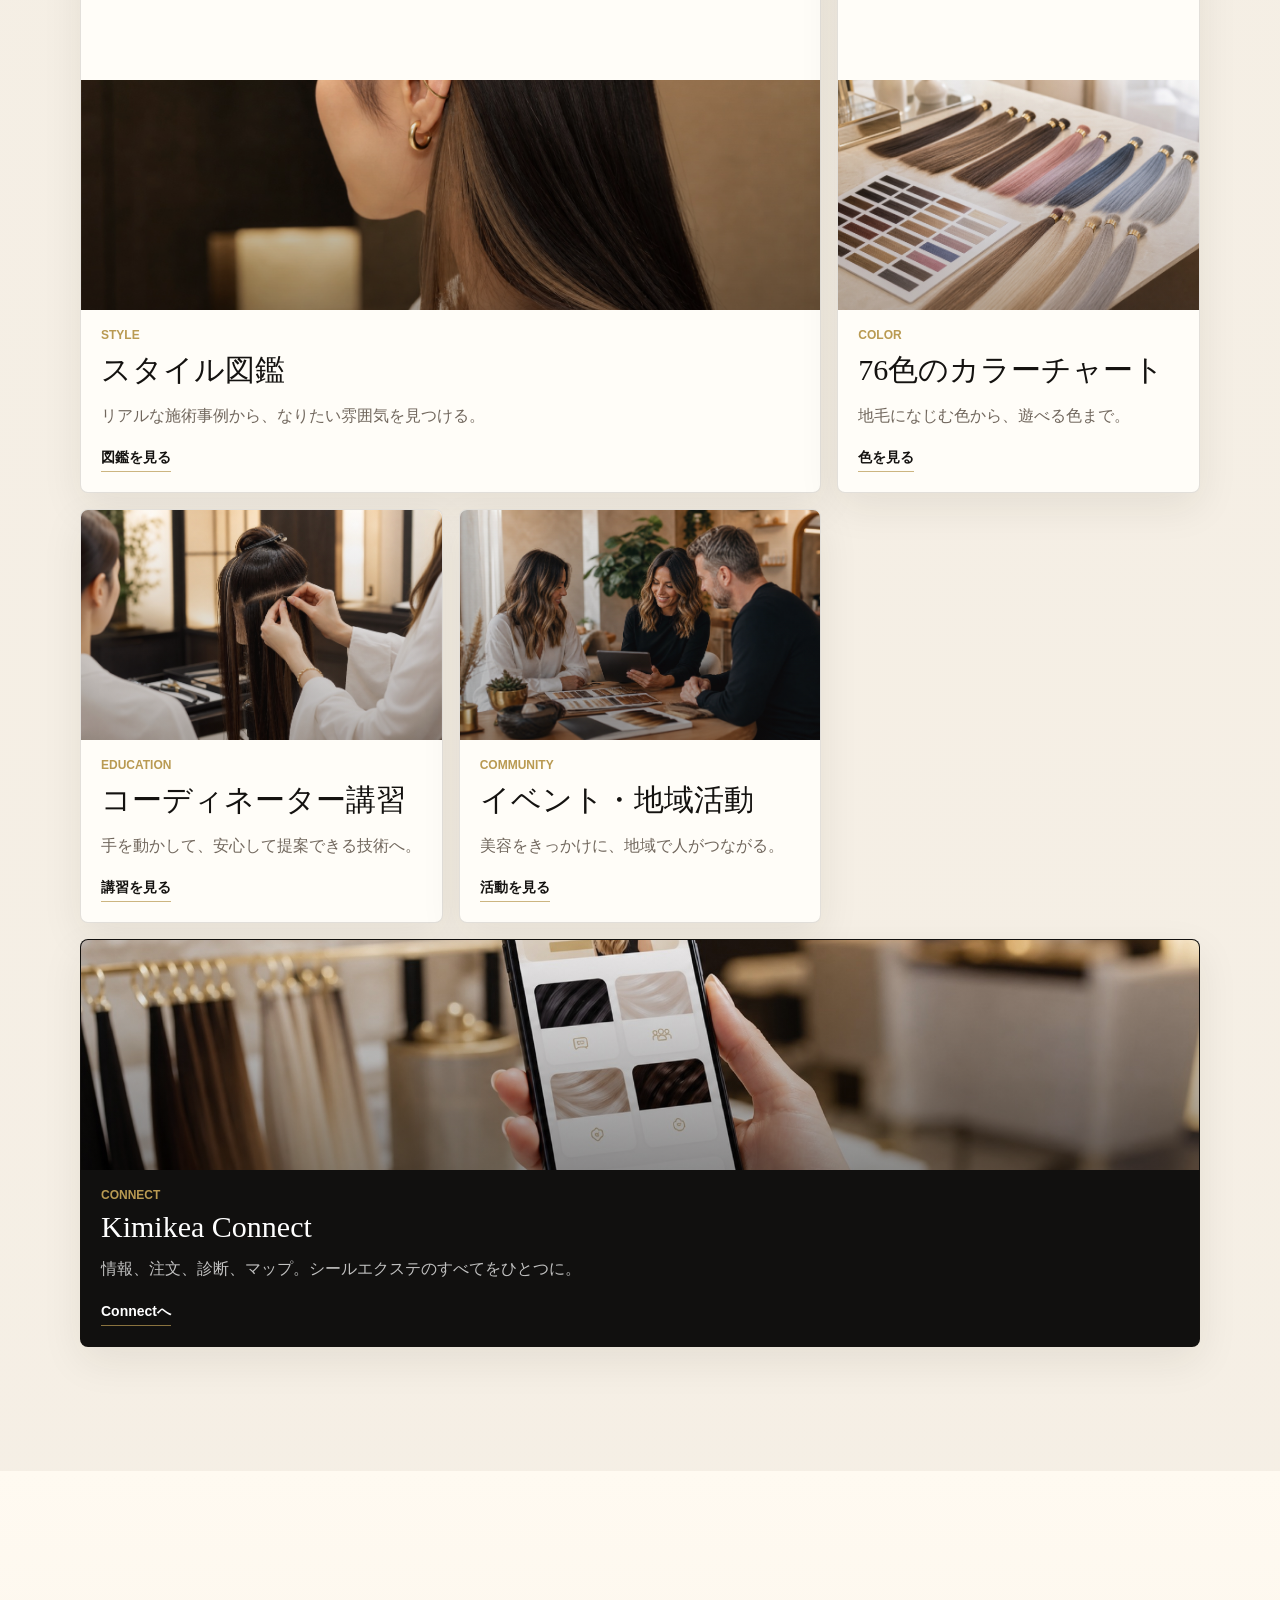
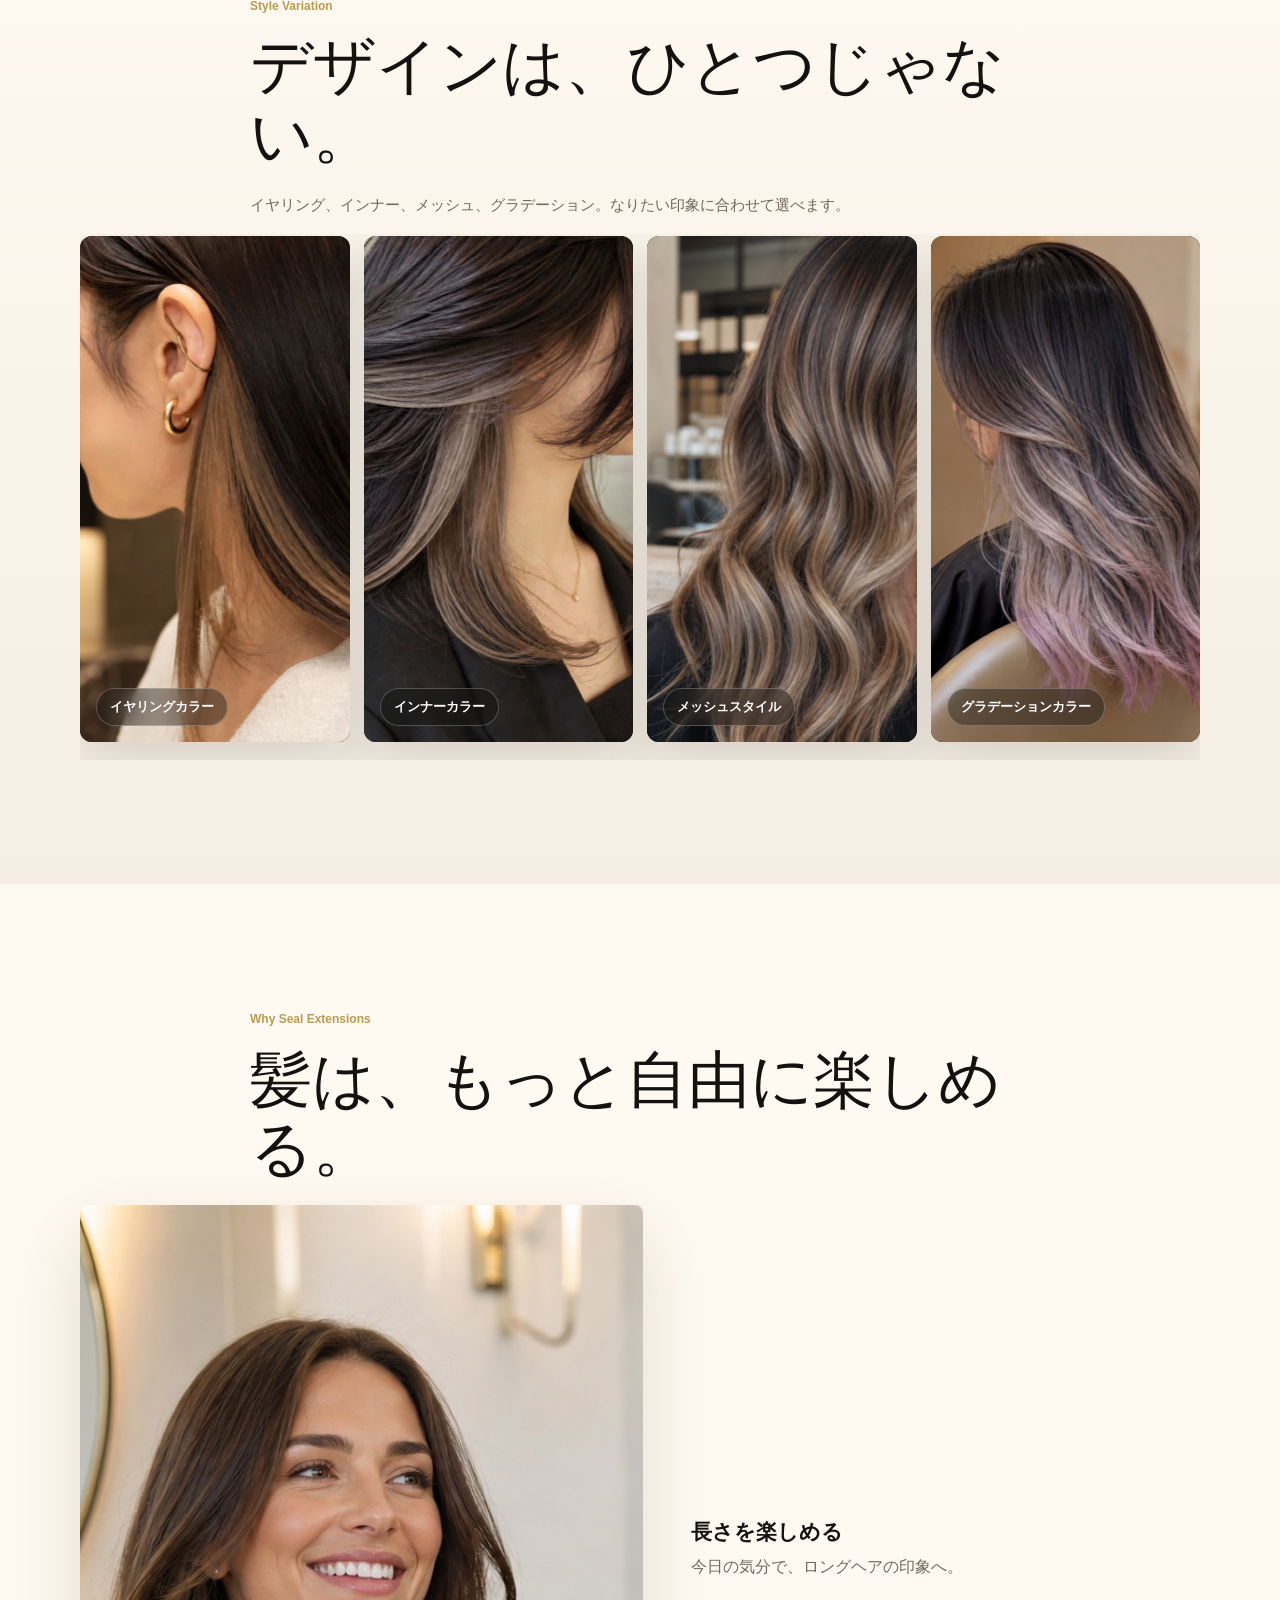
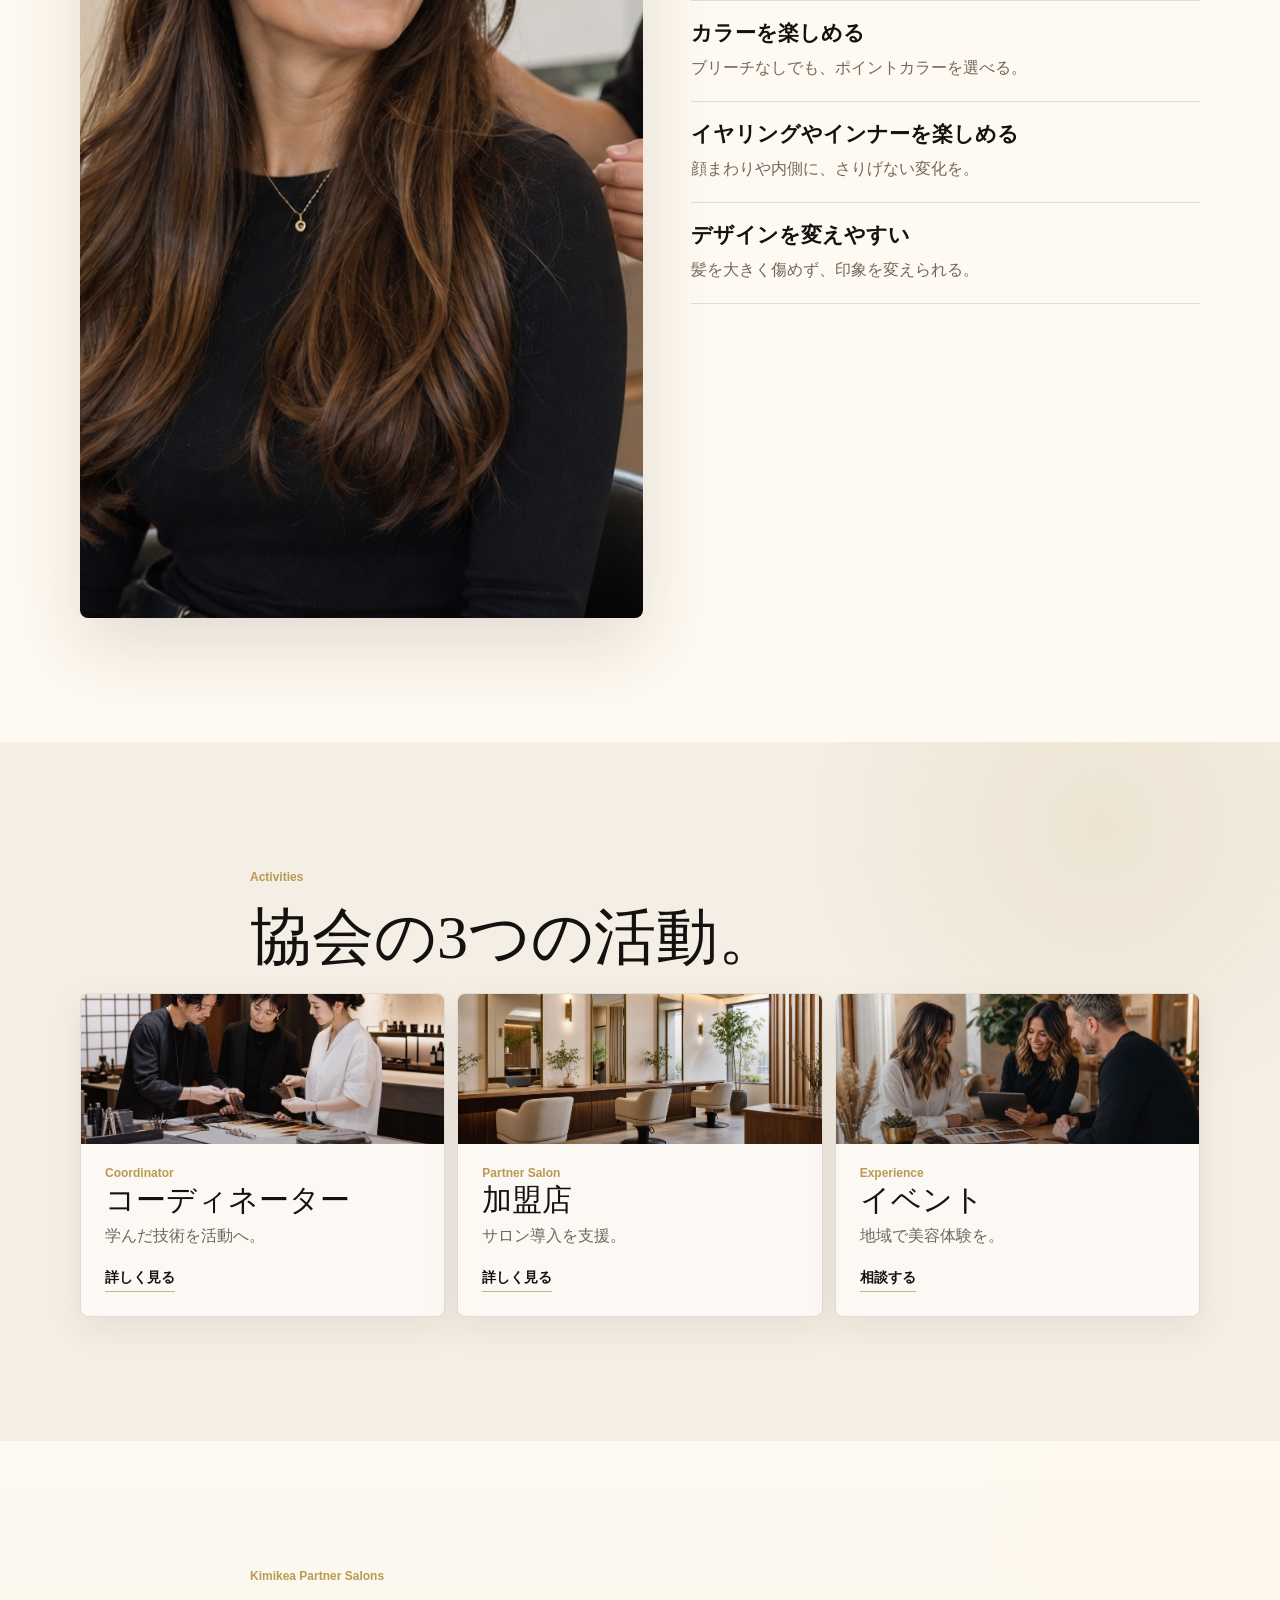
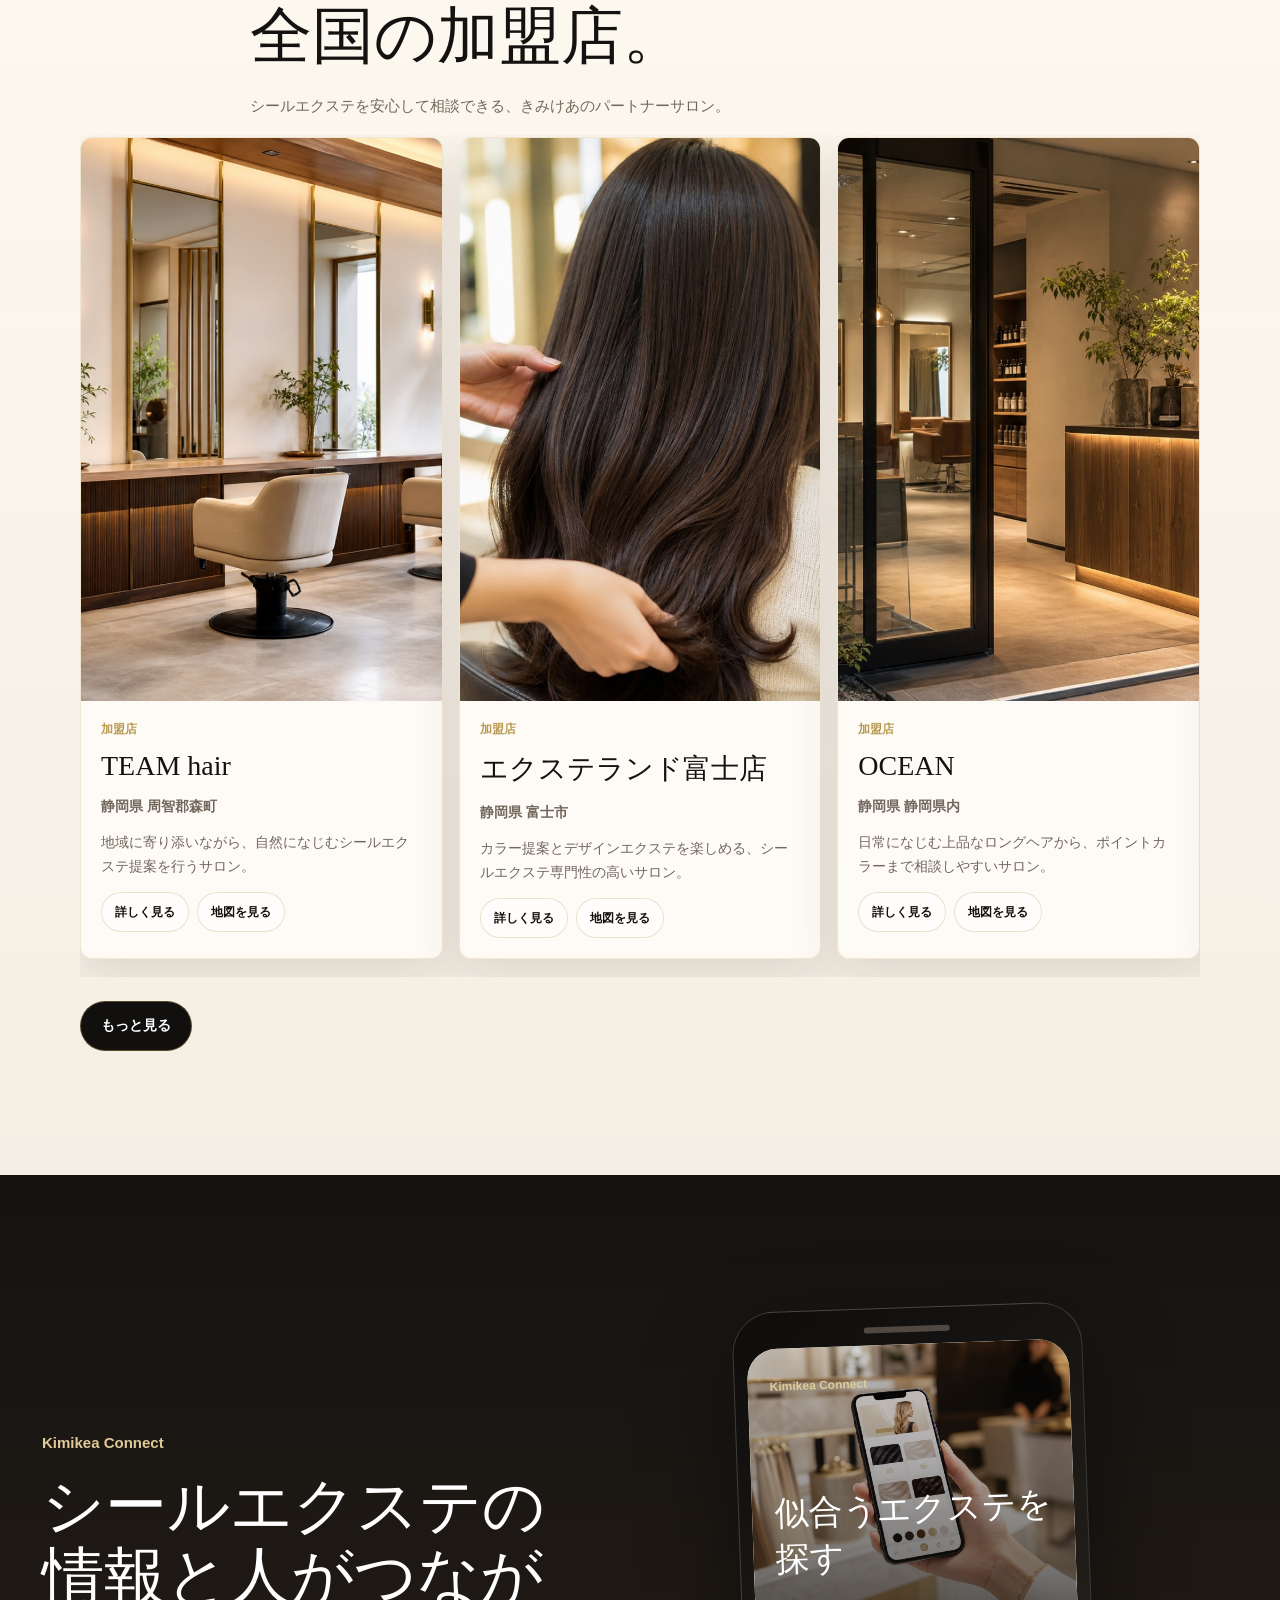
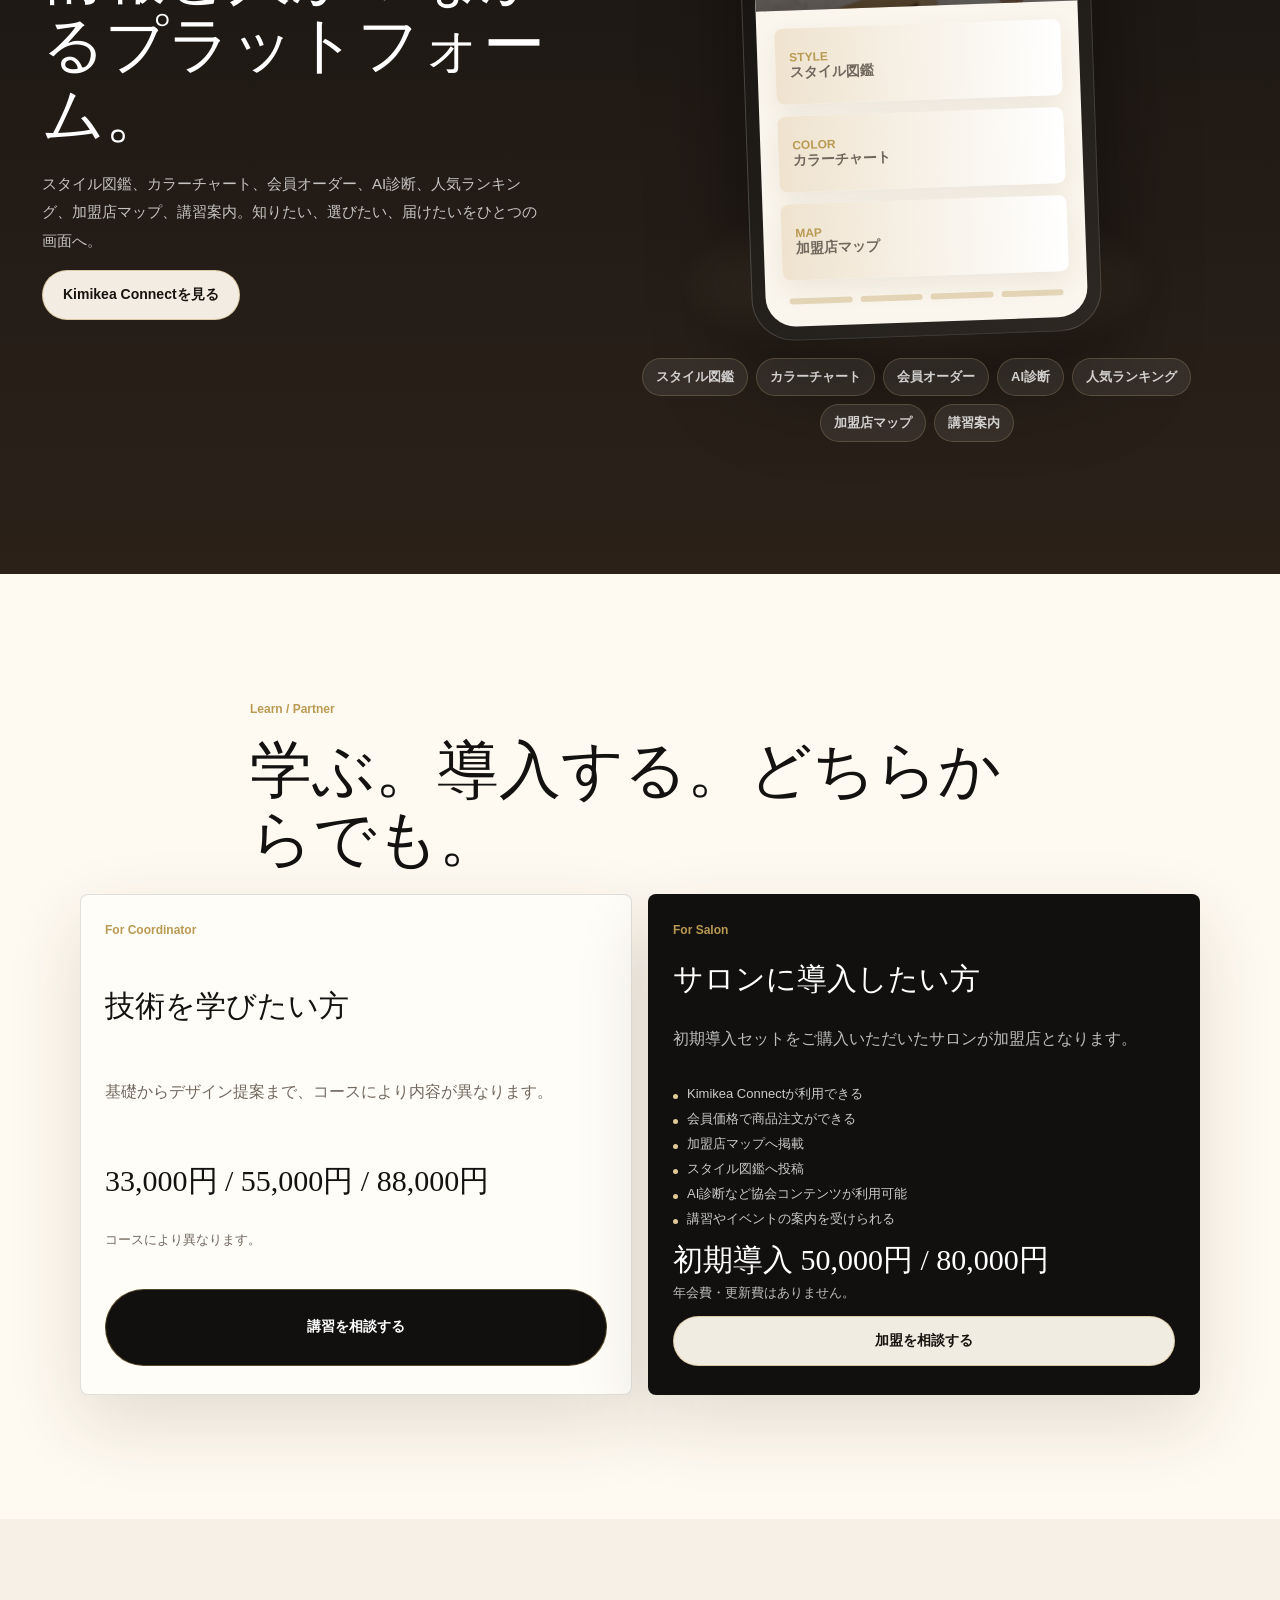
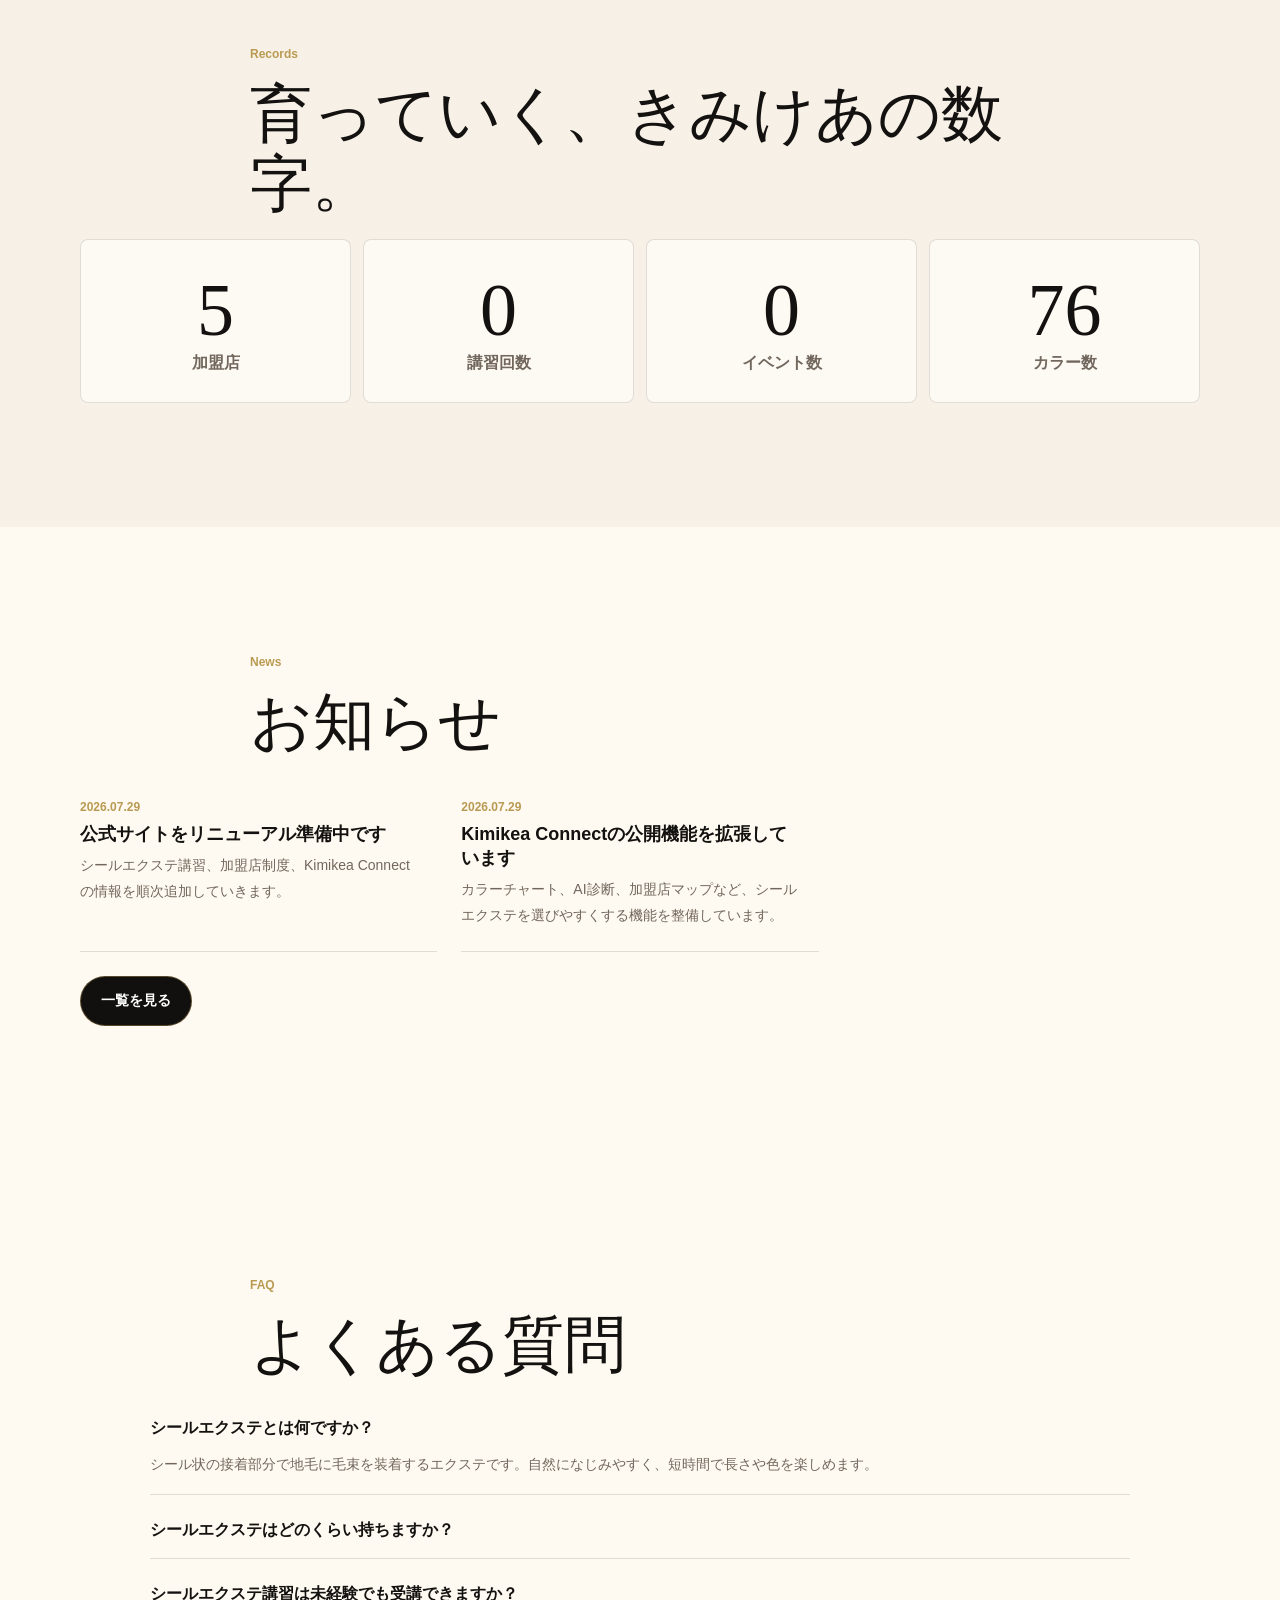
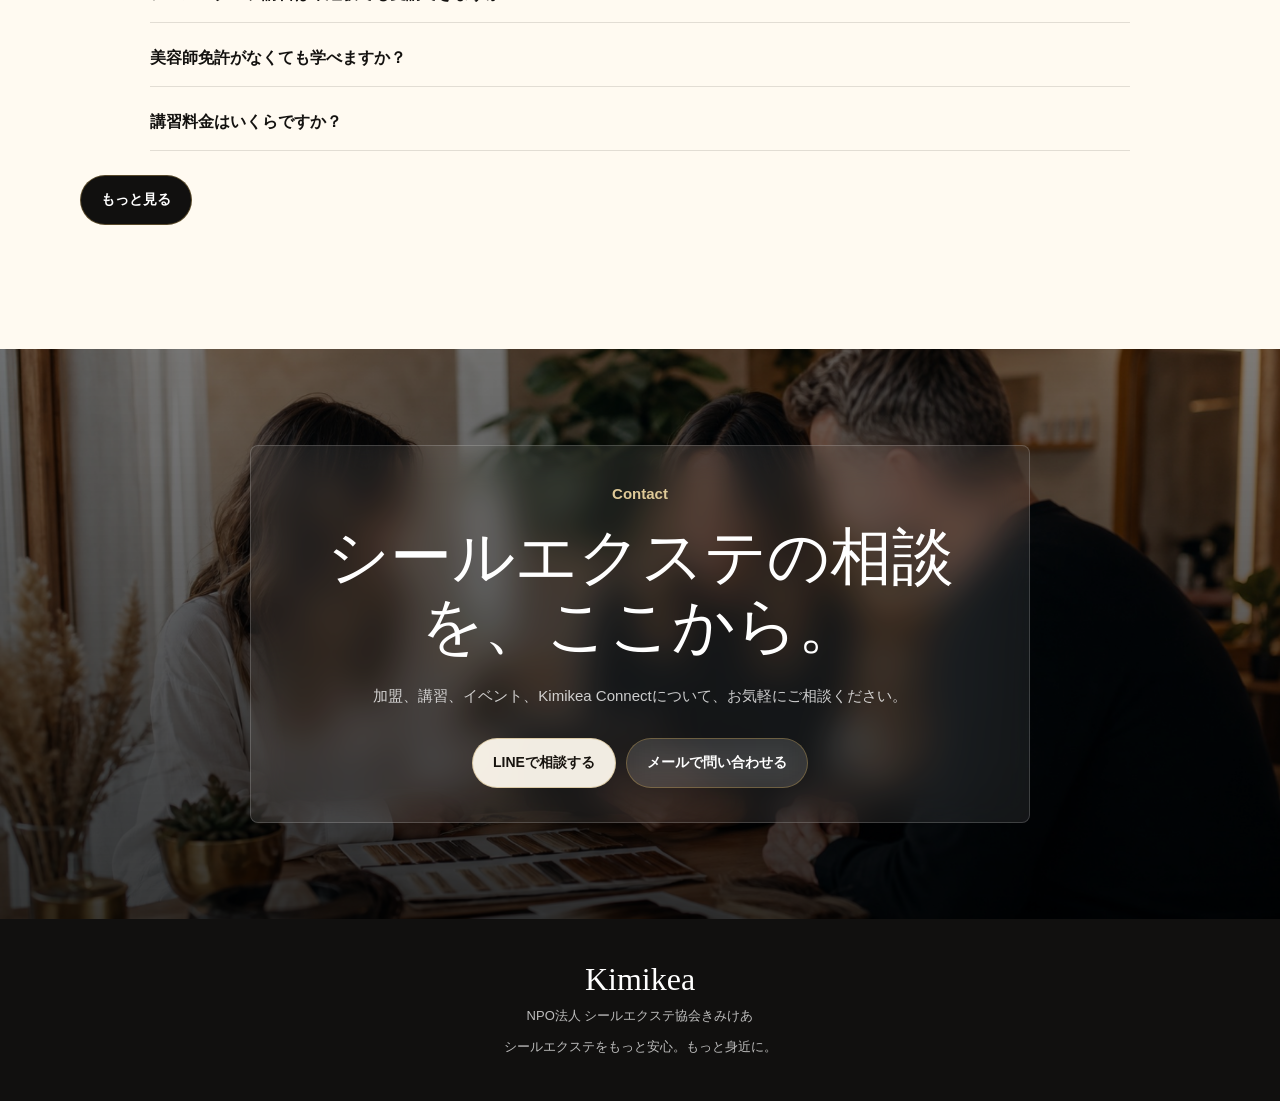
==== commit 34735d38: "Expand imagery and add national salon listing" ====
--- a/docs/index.html
+++ b/docs/index.html
@@ -23,7 +23,7 @@
   <meta property="og:image" content="https://boss-team1129.github.io/kimikea-official-site/assets/hero-main.jpg">
   <meta name="twitter:card" content="summary_large_image">
   <link rel="preload" as="image" href="./assets/hero-main.jpg" fetchpriority="high">
-  <link rel="stylesheet" href="./style.css?v=20260729-partner-salons-1">
+  <link rel="stylesheet" href="./style.css?v=20260729-salon-carousel-2">
   <script type="application/ld+json">
   {
     "@context": "https://schema.org",
@@ -49,7 +49,7 @@
     ]
   }
   </script>
-  <script src="./site.js?v=20260729-partner-salons-1" defer></script>
+  <script src="./site.js?v=20260729-salon-carousel-2" defer></script>
 </head>
 <body>
   <a class="skip-link" href="#main">本文へ移動</a>
@@ -154,6 +154,20 @@
       </div>
     </section>
 
+    <section class="section style-variation-section">
+      <div class="section-head reveal">
+        <p class="section-kicker">Style Variation</p>
+        <h2>デザインは、ひとつじゃない。</h2>
+        <p class="lead">イヤリング、インナー、メッシュ、グラデーション。なりたい印象に合わせて選べます。</p>
+      </div>
+      <div class="style-strip reveal" aria-label="シールエクステのスタイルバリエーション">
+        <article><img src="./assets/style-earring-color.jpg" alt="イヤリングカラーのシールエクステスタイル" width="900" height="506" loading="lazy"><span>イヤリングカラー</span></article>
+        <article><img src="./assets/style-inner-color.jpg" alt="インナーカラーのシールエクステスタイル" width="900" height="506" loading="lazy"><span>インナーカラー</span></article>
+        <article><img src="./assets/style-mesh.jpg" alt="メッシュスタイルのシールエクステ" width="900" height="506" loading="lazy"><span>メッシュスタイル</span></article>
+        <article><img src="./assets/style-gradation.jpg" alt="グラデーションカラーのシールエクステ" width="900" height="506" loading="lazy"><span>グラデーションカラー</span></article>
+      </div>
+    </section>
+
     <section id="charm" class="section charm-section">
       <div class="section-head reveal">
         <p class="section-kicker">Why Seal Extensions</p>
@@ -161,7 +175,7 @@
       </div>
       <div class="charm-layout">
         <figure class="charm-photo reveal">
-          <img src="./assets/hero-kimikea.jpg" alt="自然になじむロングヘアのシールエクステスタイル" width="1792" height="1024" loading="lazy">
+          <img src="./assets/happy-customer.jpg" alt="シールエクステの仕上がりを喜ぶお客様と美容師" width="1800" height="1013" loading="lazy">
         </figure>
         <div class="charm-list reveal">
           <article><strong>長さを楽しめる</strong><p>今日の気分で、ロングヘアの印象へ。</p></article>
@@ -187,7 +201,7 @@
     <section id="partner-salons" class="section partner-section">
       <div class="section-head reveal">
         <p class="section-kicker">Kimikea Partner Salons</p>
-        <h2>加盟店を探す。</h2>
+        <h2>全国の加盟店。</h2>
         <p class="lead">シールエクステを安心して相談できる、きみけあのパートナーサロン。</p>
       </div>
       <div id="shopCarousel" class="shop-carousel reveal" aria-live="polite">
@@ -198,6 +212,9 @@
             <p>Kimikea Partner Salons</p>
           </div>
         </article>
+      </div>
+      <div class="section-action reveal">
+        <a class="button button-dark" href="./shops.html">もっと見る</a>
       </div>
     </section>
 
--- a/docs/style.css
+++ b/docs/style.css
@@ -339,7 +339,7 @@
   padding: 118px 18px;
   background:
     linear-gradient(180deg, rgba(17,16,15,.86), rgba(33,23,17,.98)),
-    url("./assets/style-extension.jpg") 62% center / cover;
+    url("./assets/style-gradation.jpg") 62% center / cover;
   color: #fff;
 }
 
@@ -414,7 +414,7 @@
 .style-image {
   background-image:
     linear-gradient(180deg, rgba(0,0,0,.05), rgba(0,0,0,.34)),
-    url("./assets/style-extension.jpg");
+    url("./assets/style-earring-color.jpg");
   background-position: 62% center;
 }
 
@@ -499,6 +499,66 @@
   color: #fff;
 }
 
+.style-variation-section {
+  overflow: hidden;
+  background: linear-gradient(180deg, #fffaf1, #f4eee4);
+}
+
+.style-strip {
+  display: flex;
+  gap: 14px;
+  width: calc(100% + 36px);
+  max-width: none;
+  margin-left: -18px;
+  margin-right: -18px;
+  overflow-x: auto;
+  padding: 2px 18px 18px;
+  scroll-snap-type: x mandatory;
+  -webkit-overflow-scrolling: touch;
+  scrollbar-width: none;
+}
+
+.style-strip::-webkit-scrollbar {
+  display: none;
+}
+
+.style-strip article {
+  position: relative;
+  flex: 0 0 74vw;
+  max-width: 410px;
+  overflow: hidden;
+  border-radius: 12px;
+  background: var(--black);
+  box-shadow: 0 18px 48px rgba(45,31,18,.14);
+  scroll-snap-align: center;
+}
+
+.style-strip img {
+  width: 100%;
+  aspect-ratio: 4 / 5;
+  object-fit: cover;
+  transition: transform 1.1s ease;
+}
+
+.style-strip article:hover img {
+  transform: scale(1.035);
+}
+
+.style-strip span {
+  position: absolute;
+  left: 16px;
+  bottom: 16px;
+  padding: 9px 13px;
+  border: 1px solid rgba(255,255,255,.24);
+  border-radius: 999px;
+  background: rgba(17,16,15,.38);
+  color: #fff;
+  font-size: 13px;
+  font-weight: 900;
+  backdrop-filter: blur(14px);
+  -webkit-backdrop-filter: blur(14px);
+}
+
 .charm-section {
   background: #fffaf1;
 }
@@ -519,7 +579,7 @@
   width: 100%;
   aspect-ratio: 4 / 5;
   object-fit: cover;
-  object-position: 58% center;
+  object-position: 42% center;
 }
 
 .charm-list {
@@ -652,18 +712,86 @@
   align-content: center;
 }
 
+.sub-hero {
+  min-height: 58svh;
+  display: grid;
+  align-items: end;
+  padding: 130px 18px 58px;
+  background:
+    linear-gradient(180deg, rgba(17,16,15,.12), rgba(17,16,15,.7)),
+    url("./assets/shop-ocean.jpg") center / cover;
+  color: #fff;
+}
+
+.sub-hero-inner {
+  width: min(100%, 980px);
+  margin: 0 auto;
+}
+
+.sub-hero h1 {
+  margin: 0 0 12px;
+  font-family: var(--font-serif);
+  font-size: 56px;
+  font-weight: 400;
+  line-height: 1.08;
+}
+
+.sub-hero p:not(.section-kicker) {
+  max-width: 540px;
+  color: rgba(255,255,255,.78);
+}
+
+.shop-list {
+  display: grid;
+  gap: 18px;
+}
+
+.shop-list .shop-card {
+  max-width: none;
+}
+
 .activity-row {
   display: grid;
   gap: 12px;
 }
 
 .activity-row article {
+  overflow: hidden;
   min-height: 210px;
-  padding: 24px;
+  padding: 0 24px 24px;
   border: 1px solid var(--line);
   border-radius: var(--radius);
   background: rgba(255,253,248,.72);
   box-shadow: 0 12px 34px rgba(42,31,18,.07);
+}
+
+.activity-row article::before {
+  content: "";
+  display: block;
+  height: 150px;
+  margin: 0 -24px 22px;
+  background: center / cover;
+}
+
+.activity-row article:nth-child(1)::before {
+  background-image:
+    linear-gradient(180deg, rgba(255,255,255,.02), rgba(33,23,17,.26)),
+    url("./assets/stylist-community.jpg");
+  background-position: 50% center;
+}
+
+.activity-row article:nth-child(2)::before {
+  background-image:
+    linear-gradient(180deg, rgba(255,255,255,.02), rgba(33,23,17,.26)),
+    url("./assets/shop-team-hair.jpg");
+  background-position: center;
+}
+
+.activity-row article:nth-child(3)::before {
+  background-image:
+    linear-gradient(180deg, rgba(255,255,255,.02), rgba(33,23,17,.3)),
+    url("./assets/community-event.jpg");
+  background-position: 45% center;
 }
 
 .connect-section {
@@ -1195,6 +1323,19 @@
     min-height: 360px;
   }
 
+  .style-strip {
+    width: min(100%, 1120px);
+    max-width: 1120px;
+    margin-left: auto;
+    margin-right: auto;
+    padding-left: 0;
+    padding-right: 0;
+  }
+
+  .style-strip article {
+    flex-basis: calc((100% - 42px) / 4);
+  }
+
   .charm-layout {
     grid-template-columns: minmax(0, 1.05fr) minmax(0, .95fr);
     align-items: center;
@@ -1259,6 +1400,10 @@
     gap: 24px;
   }
 
+  .shop-list {
+    grid-template-columns: repeat(2, minmax(0, 1fr));
+  }
+
   .notice-list article {
     padding-right: 18px;
   }
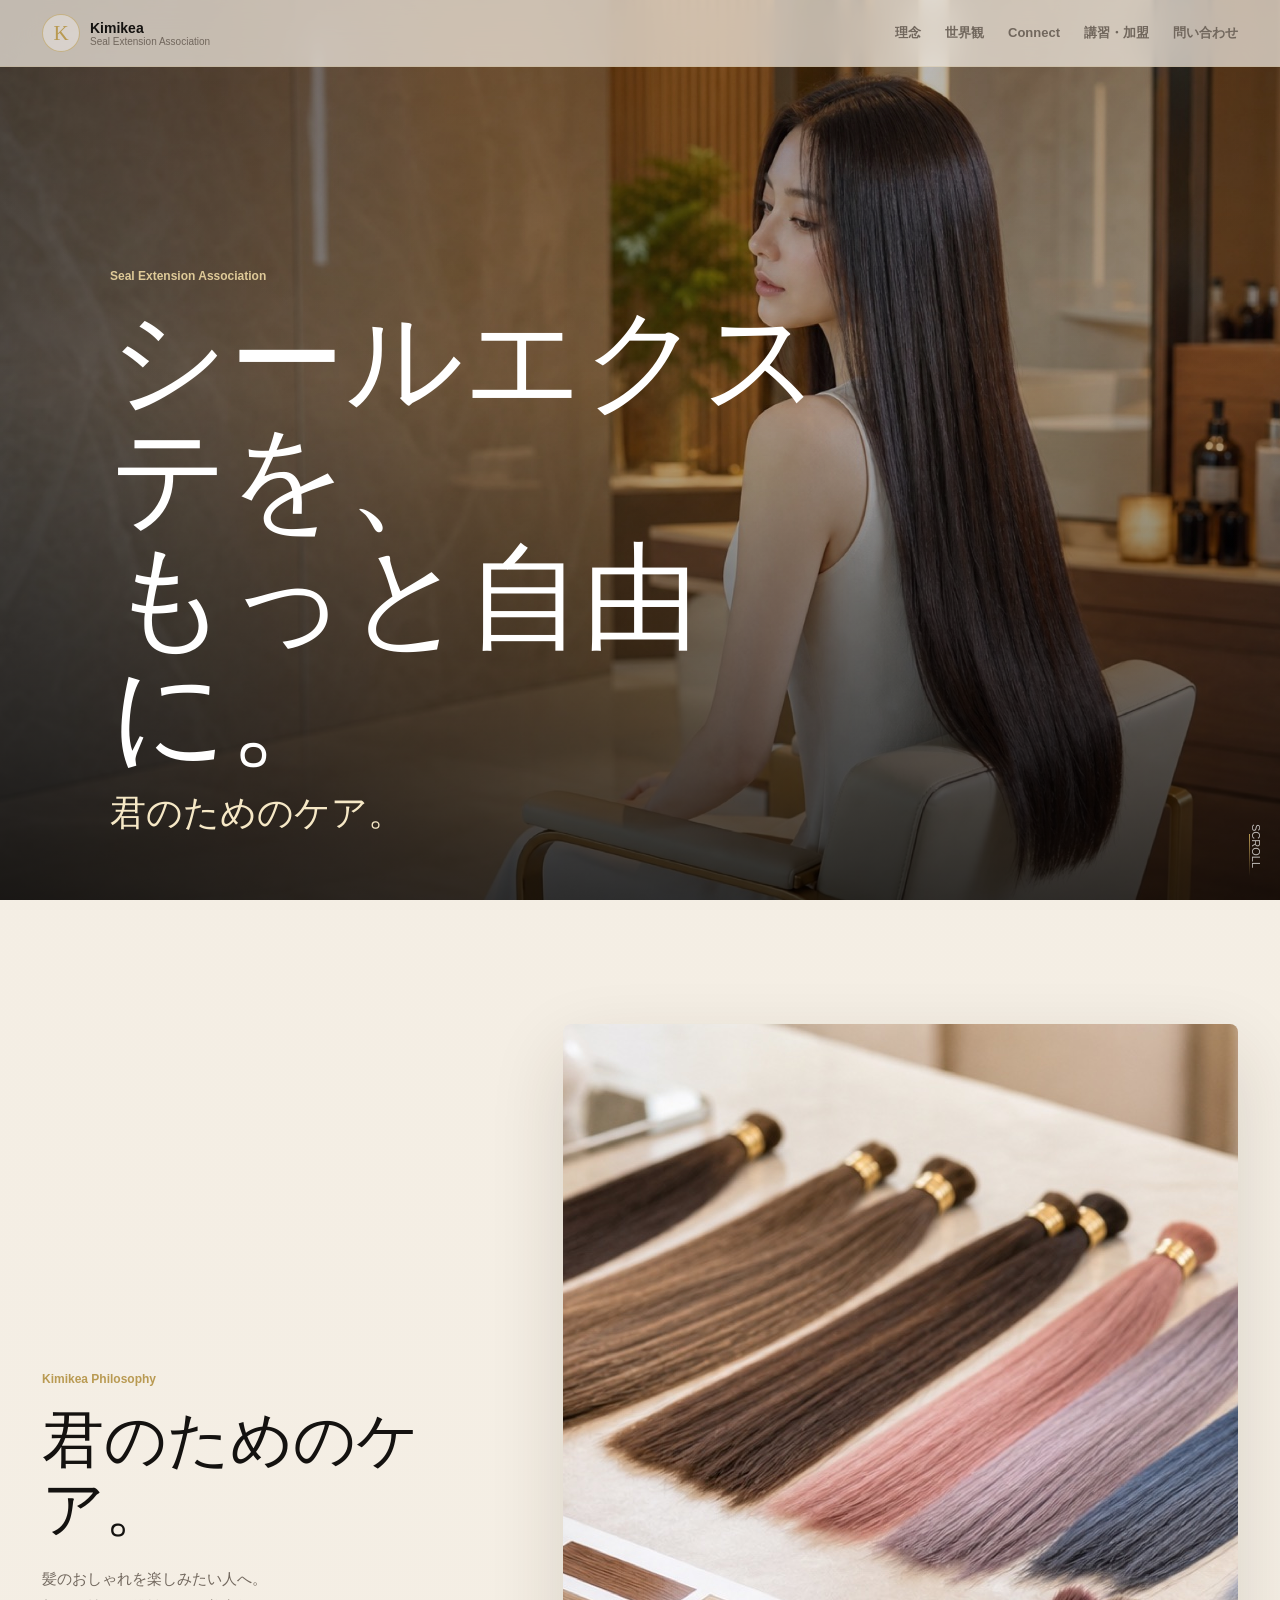
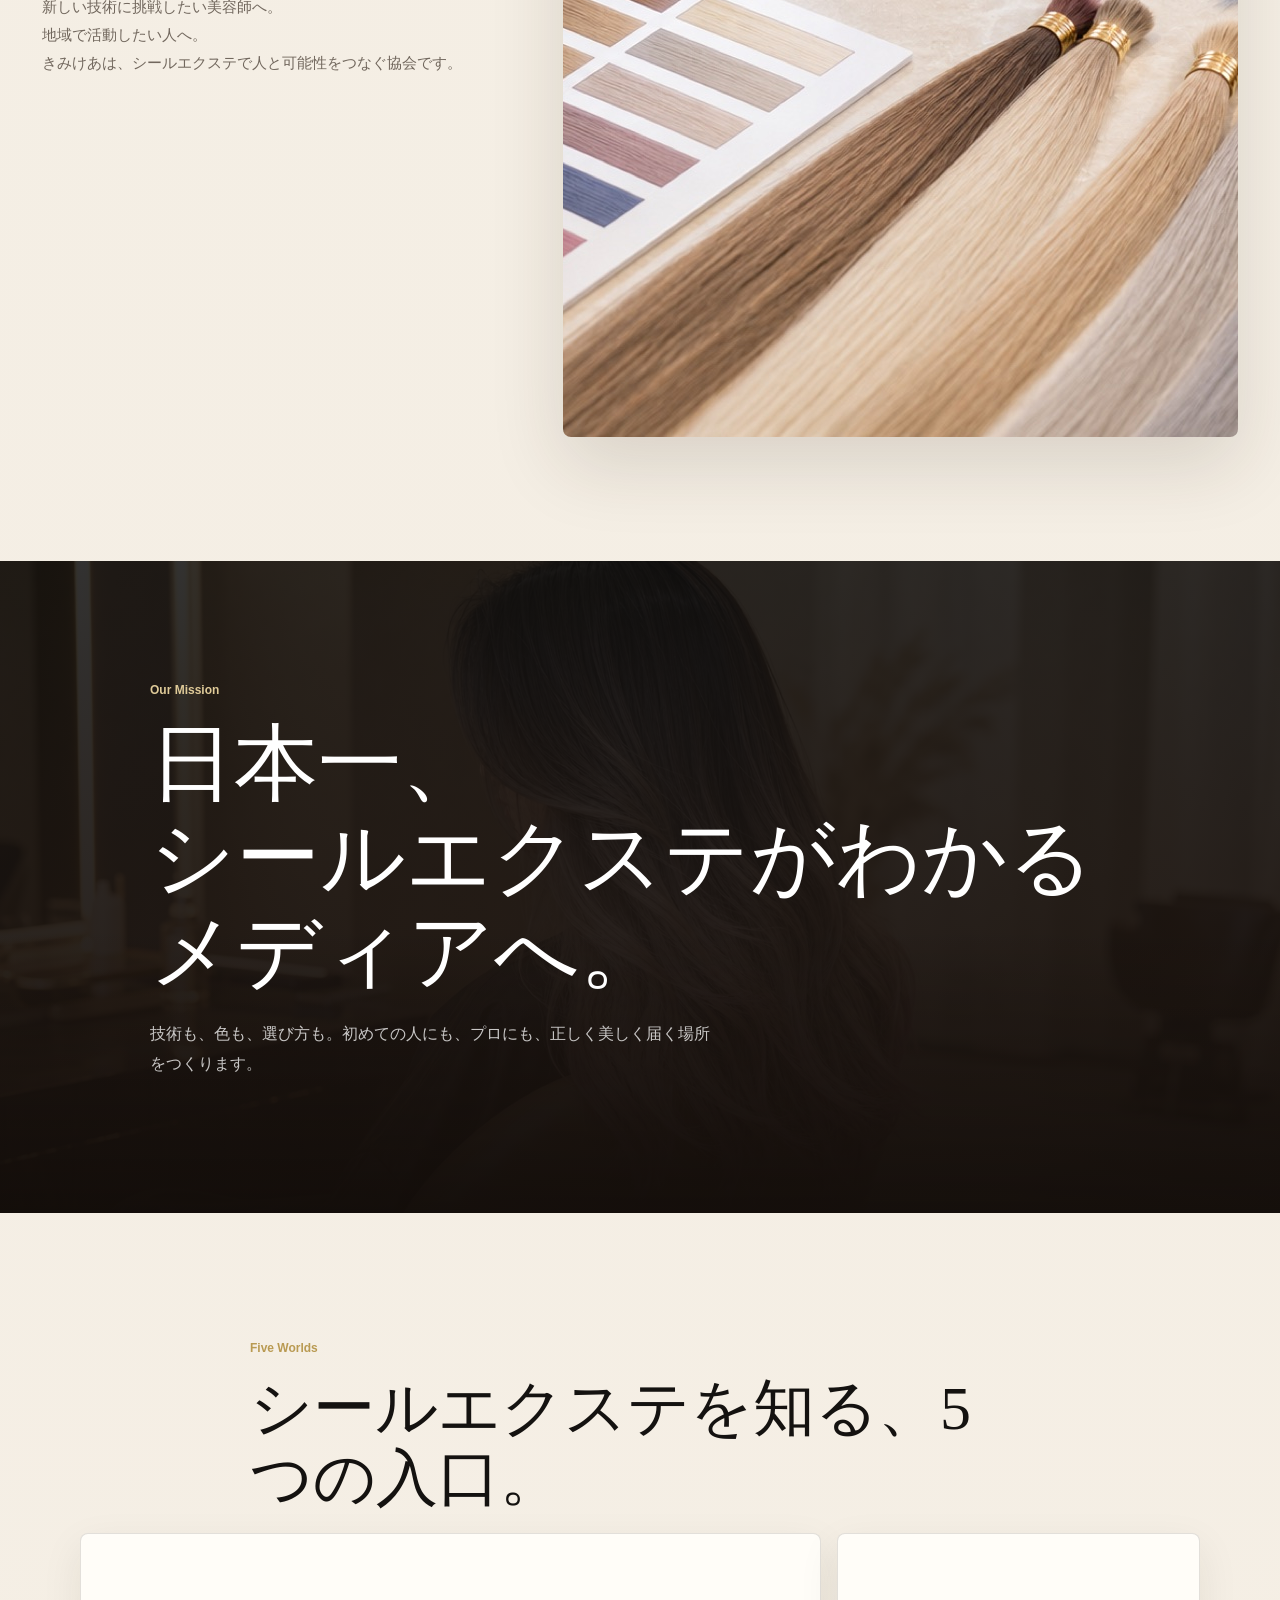
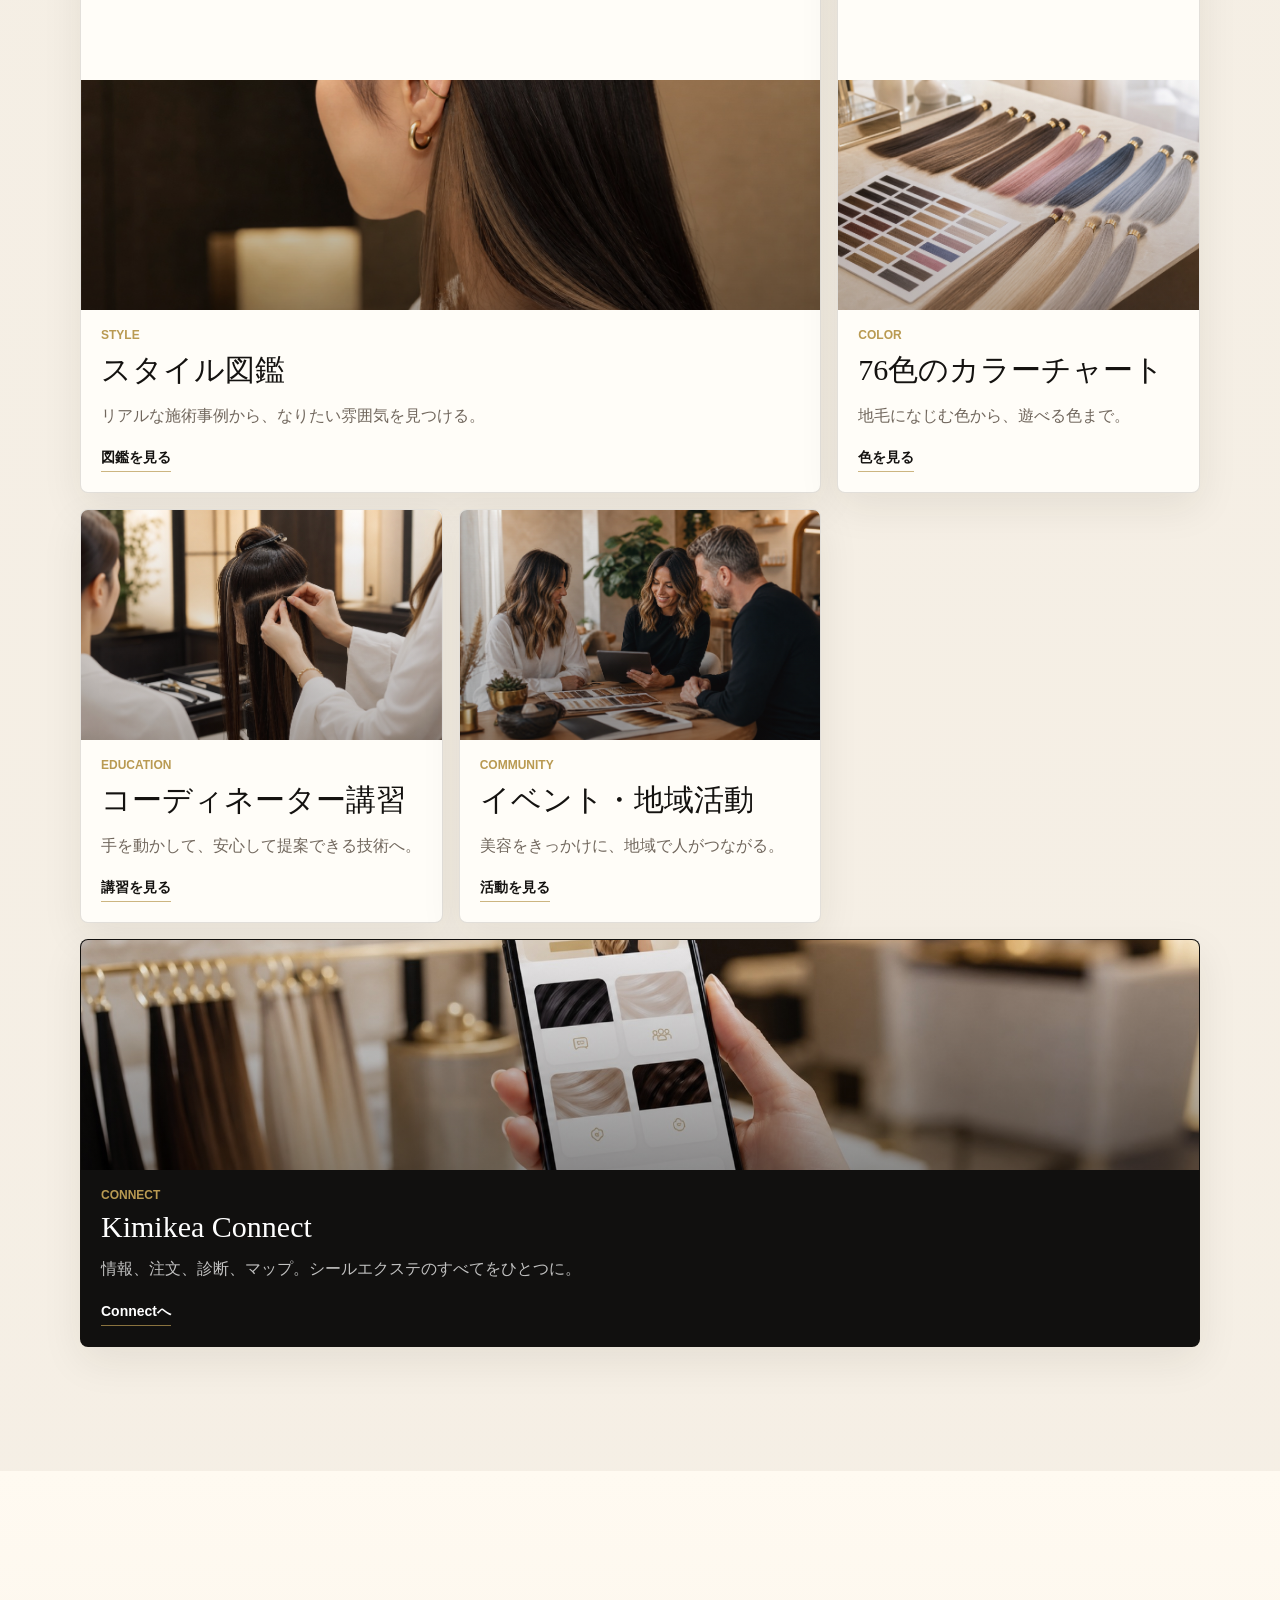
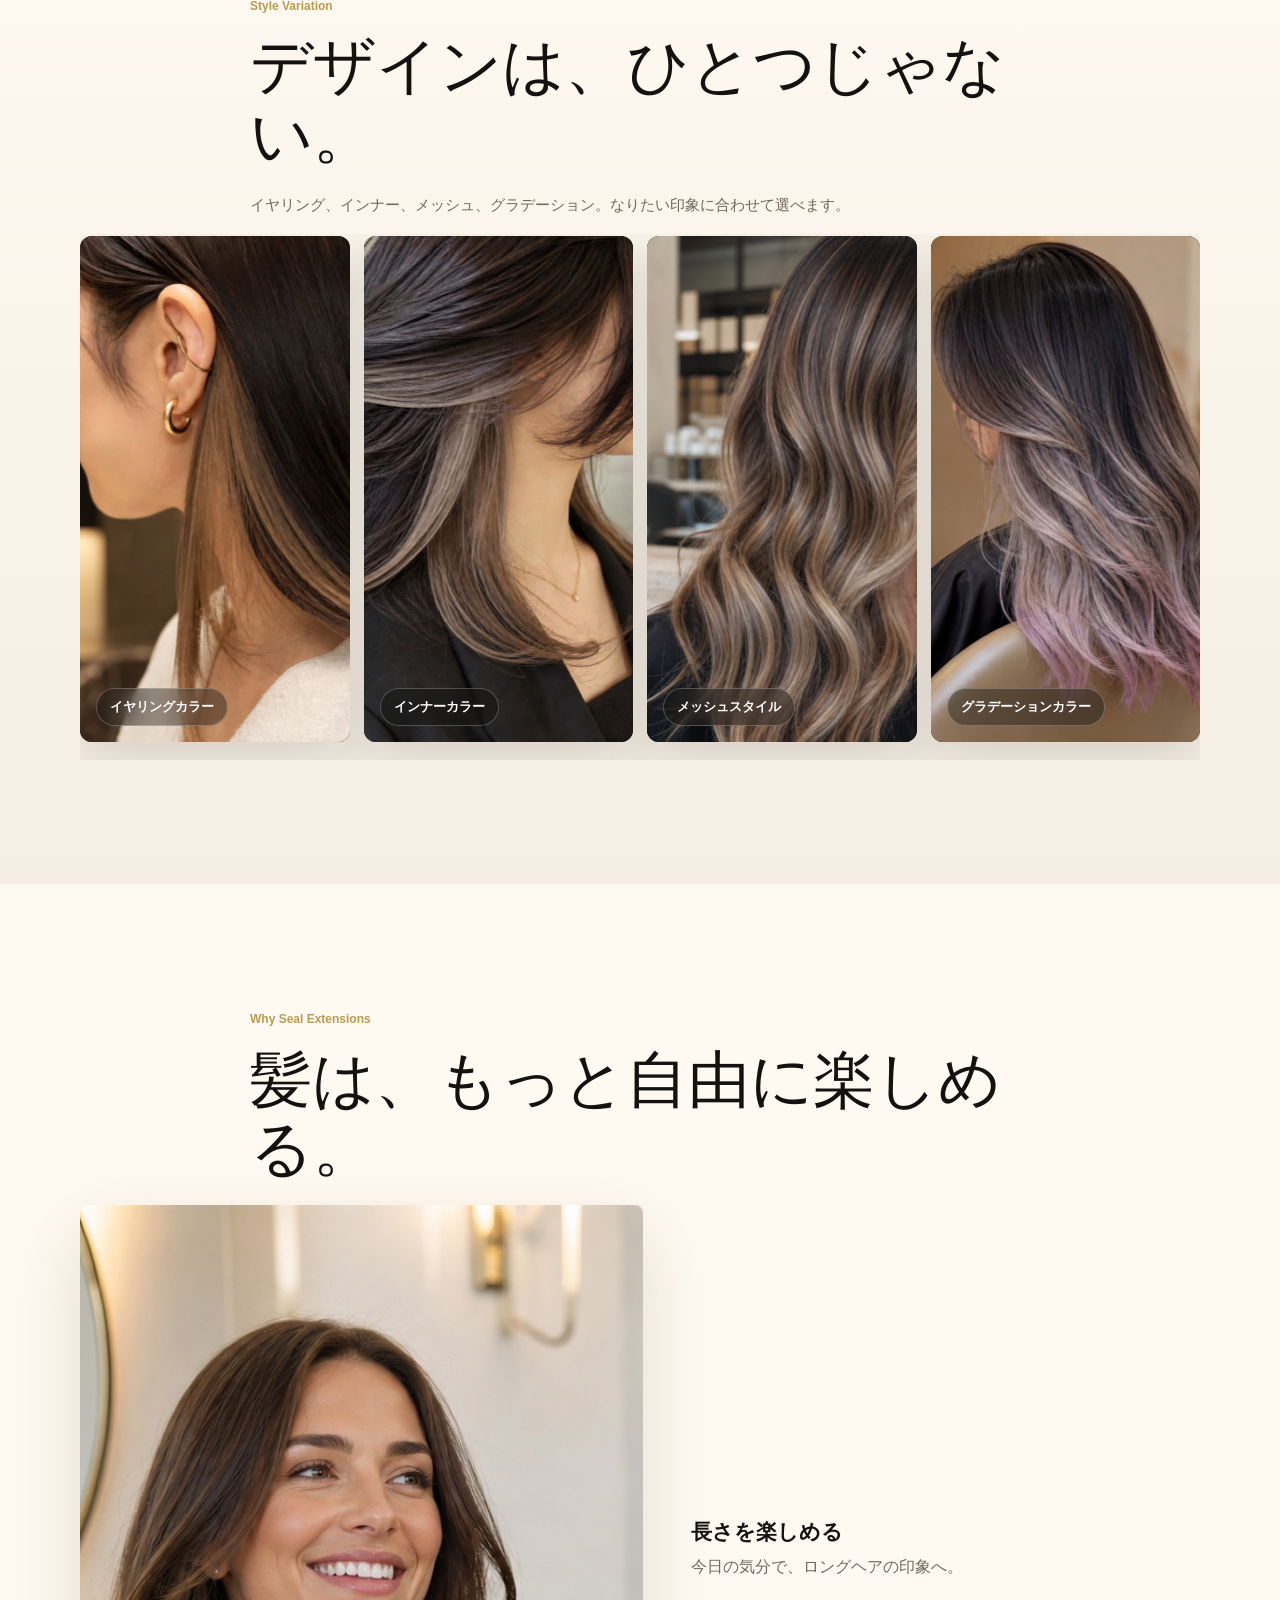
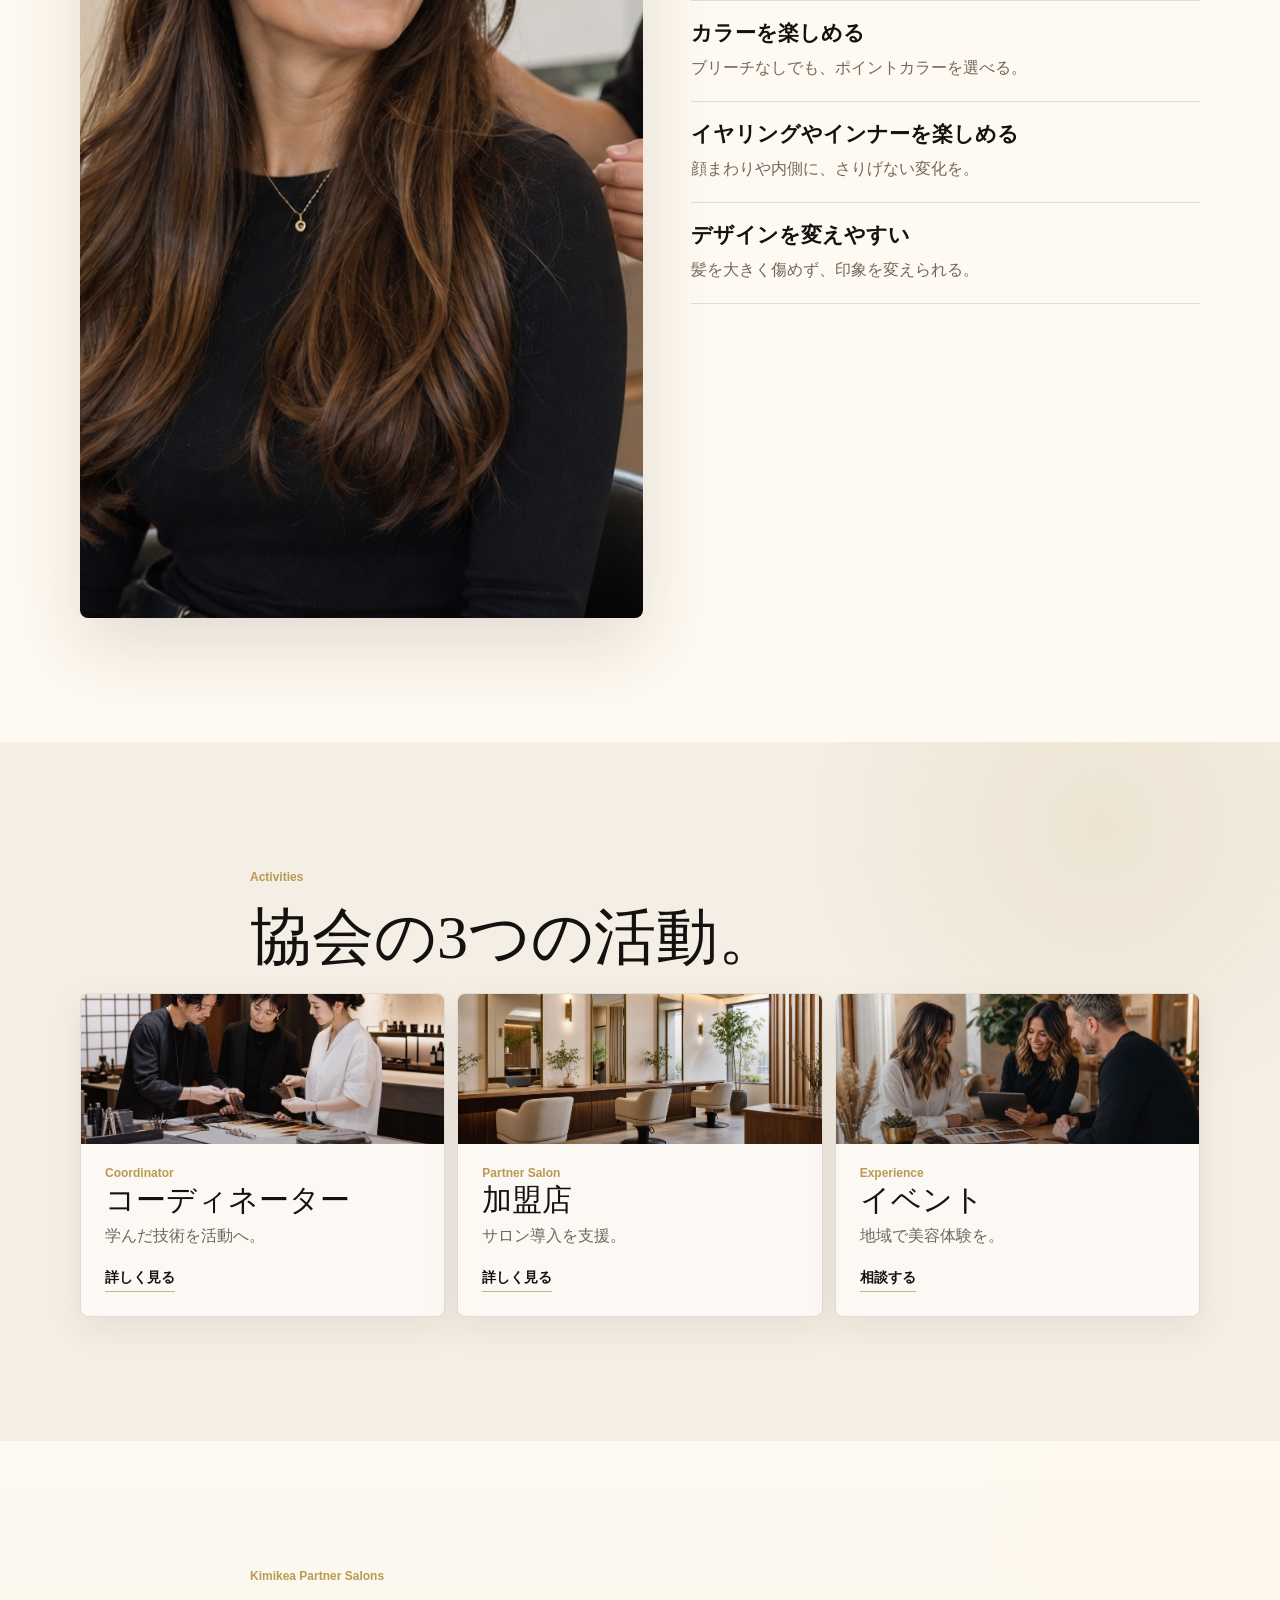
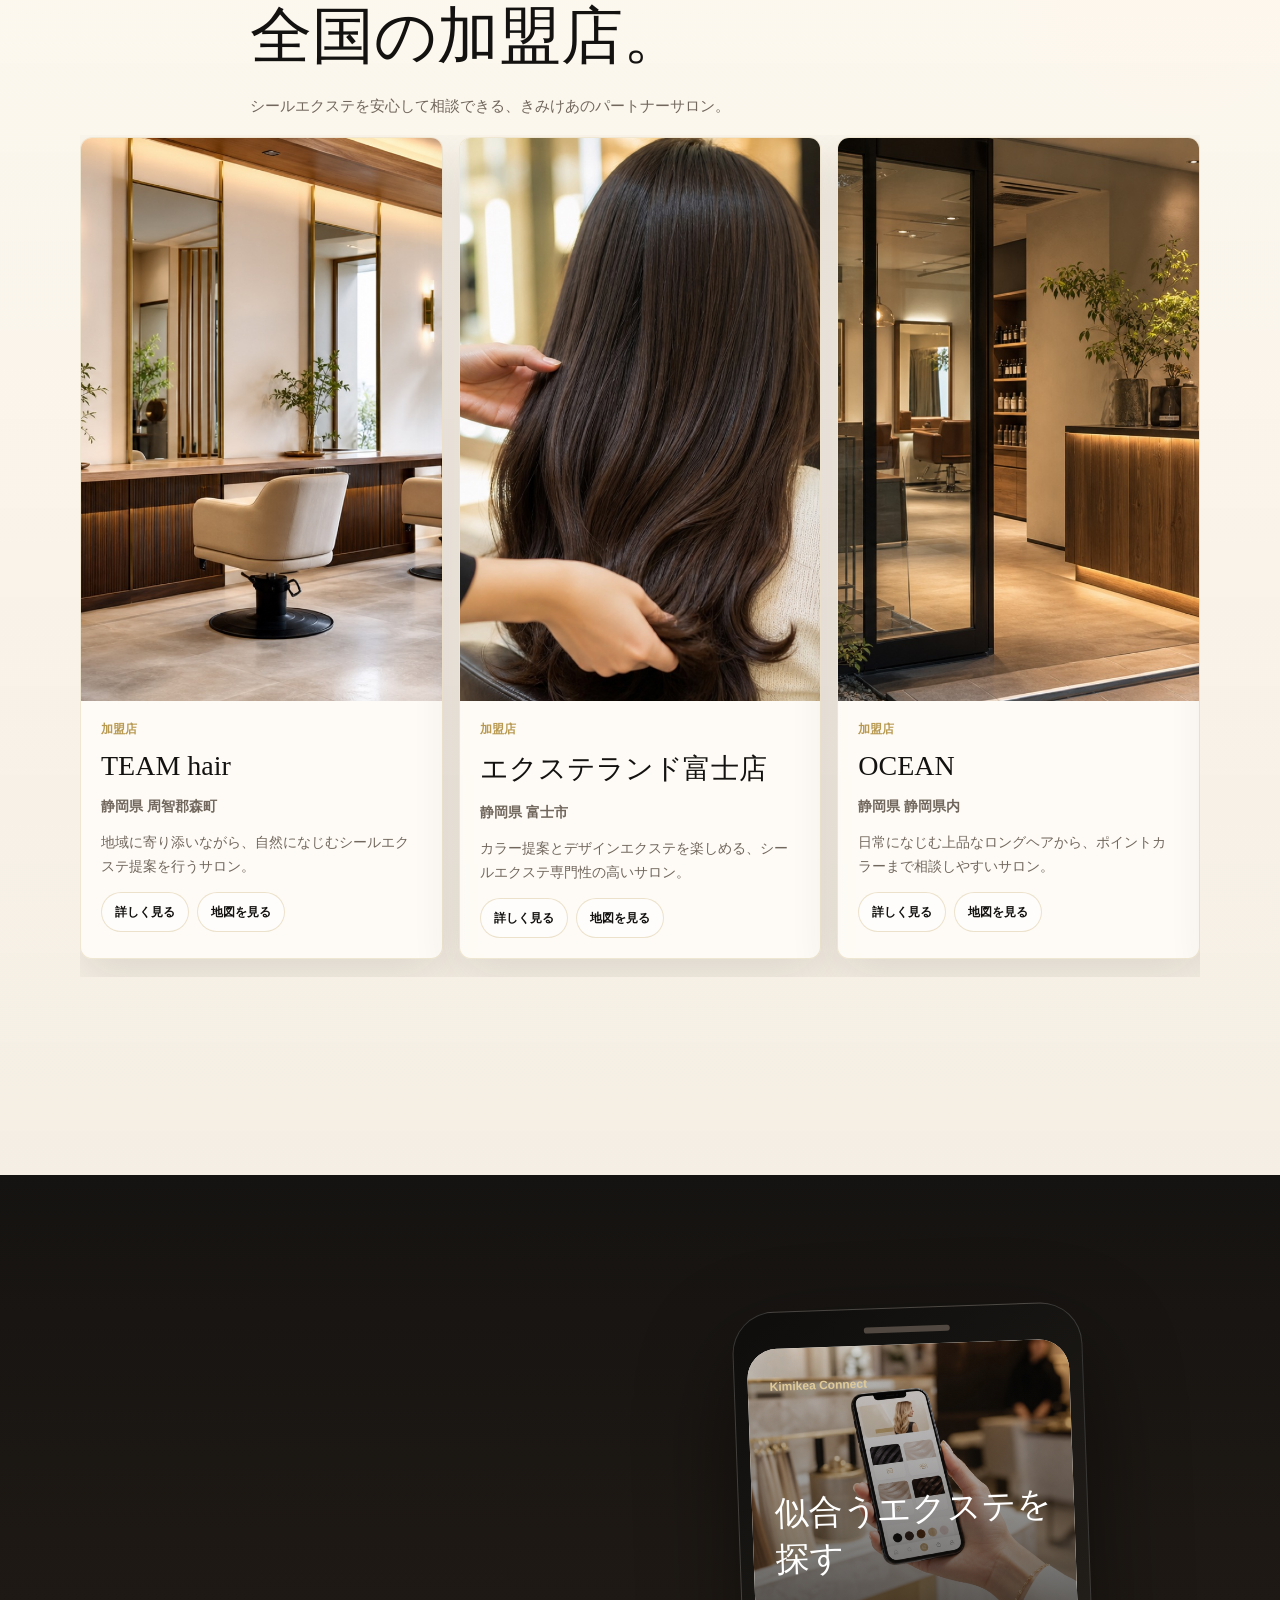
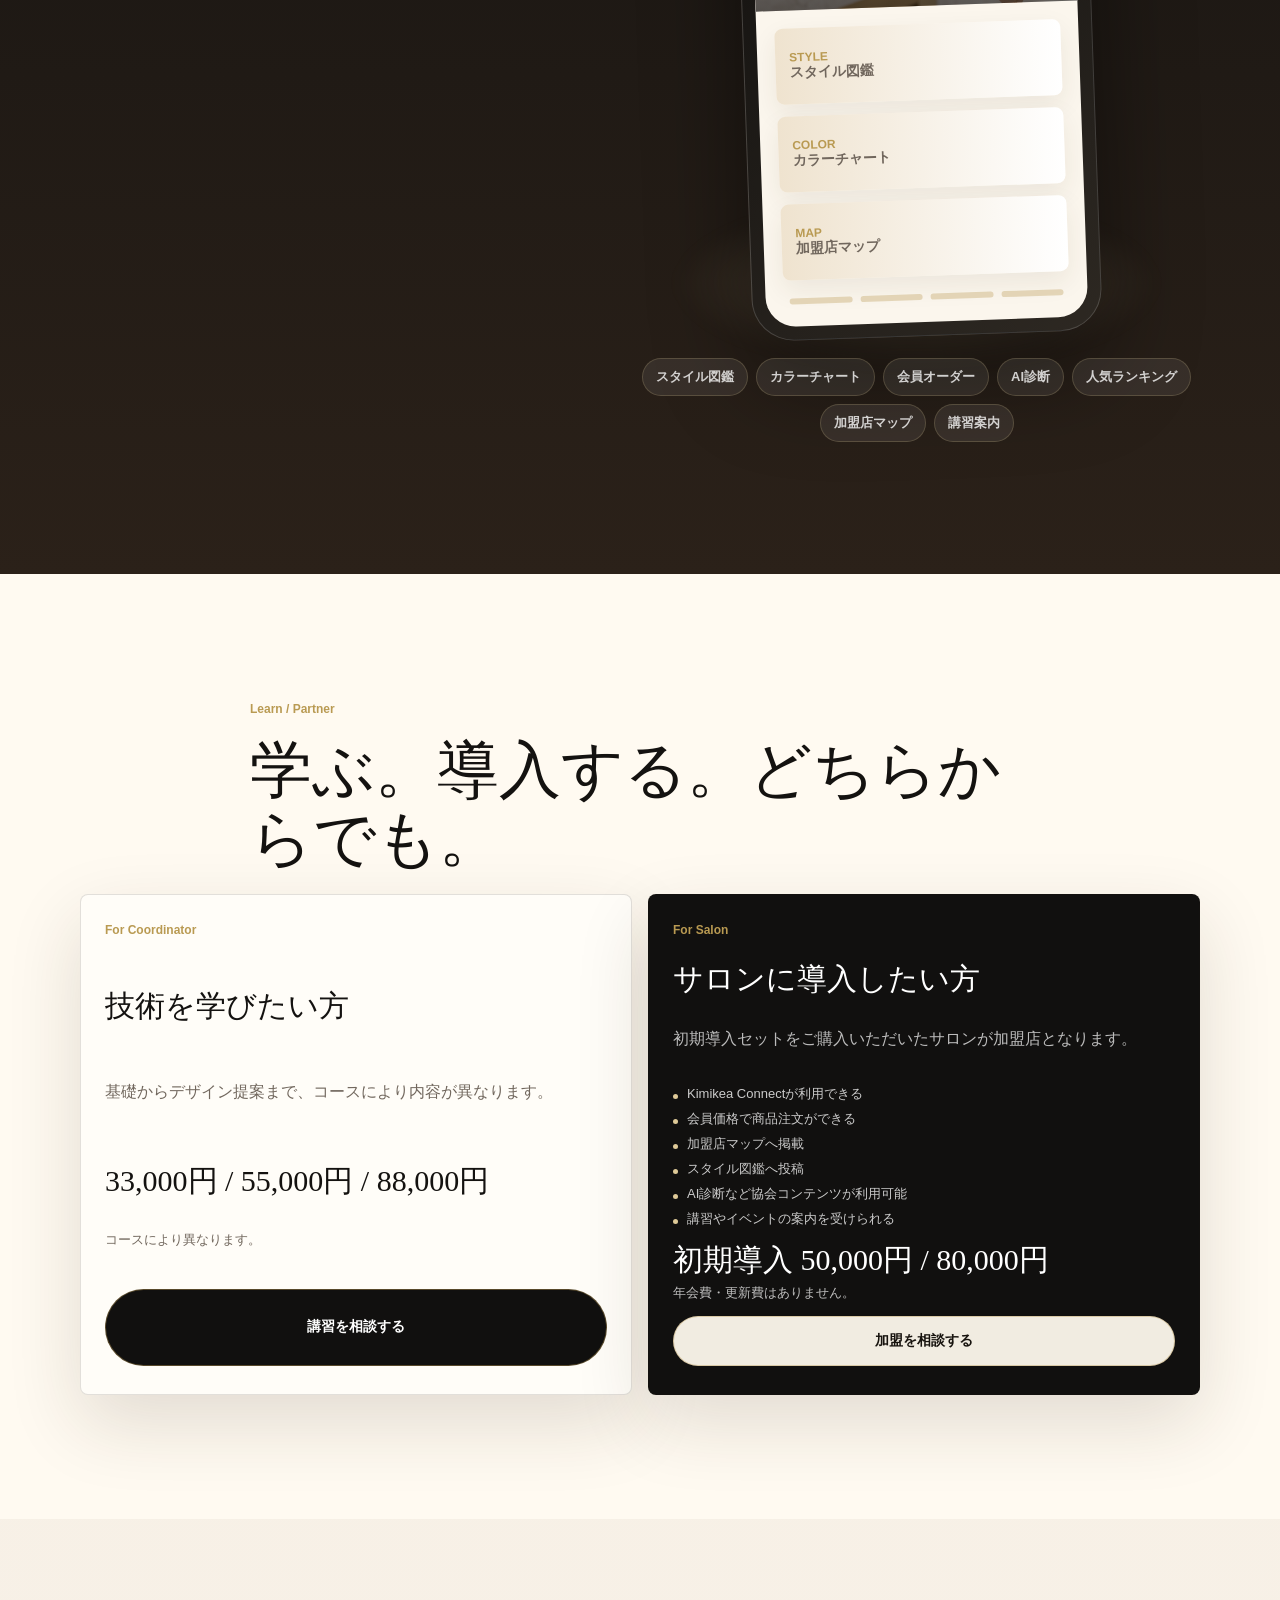
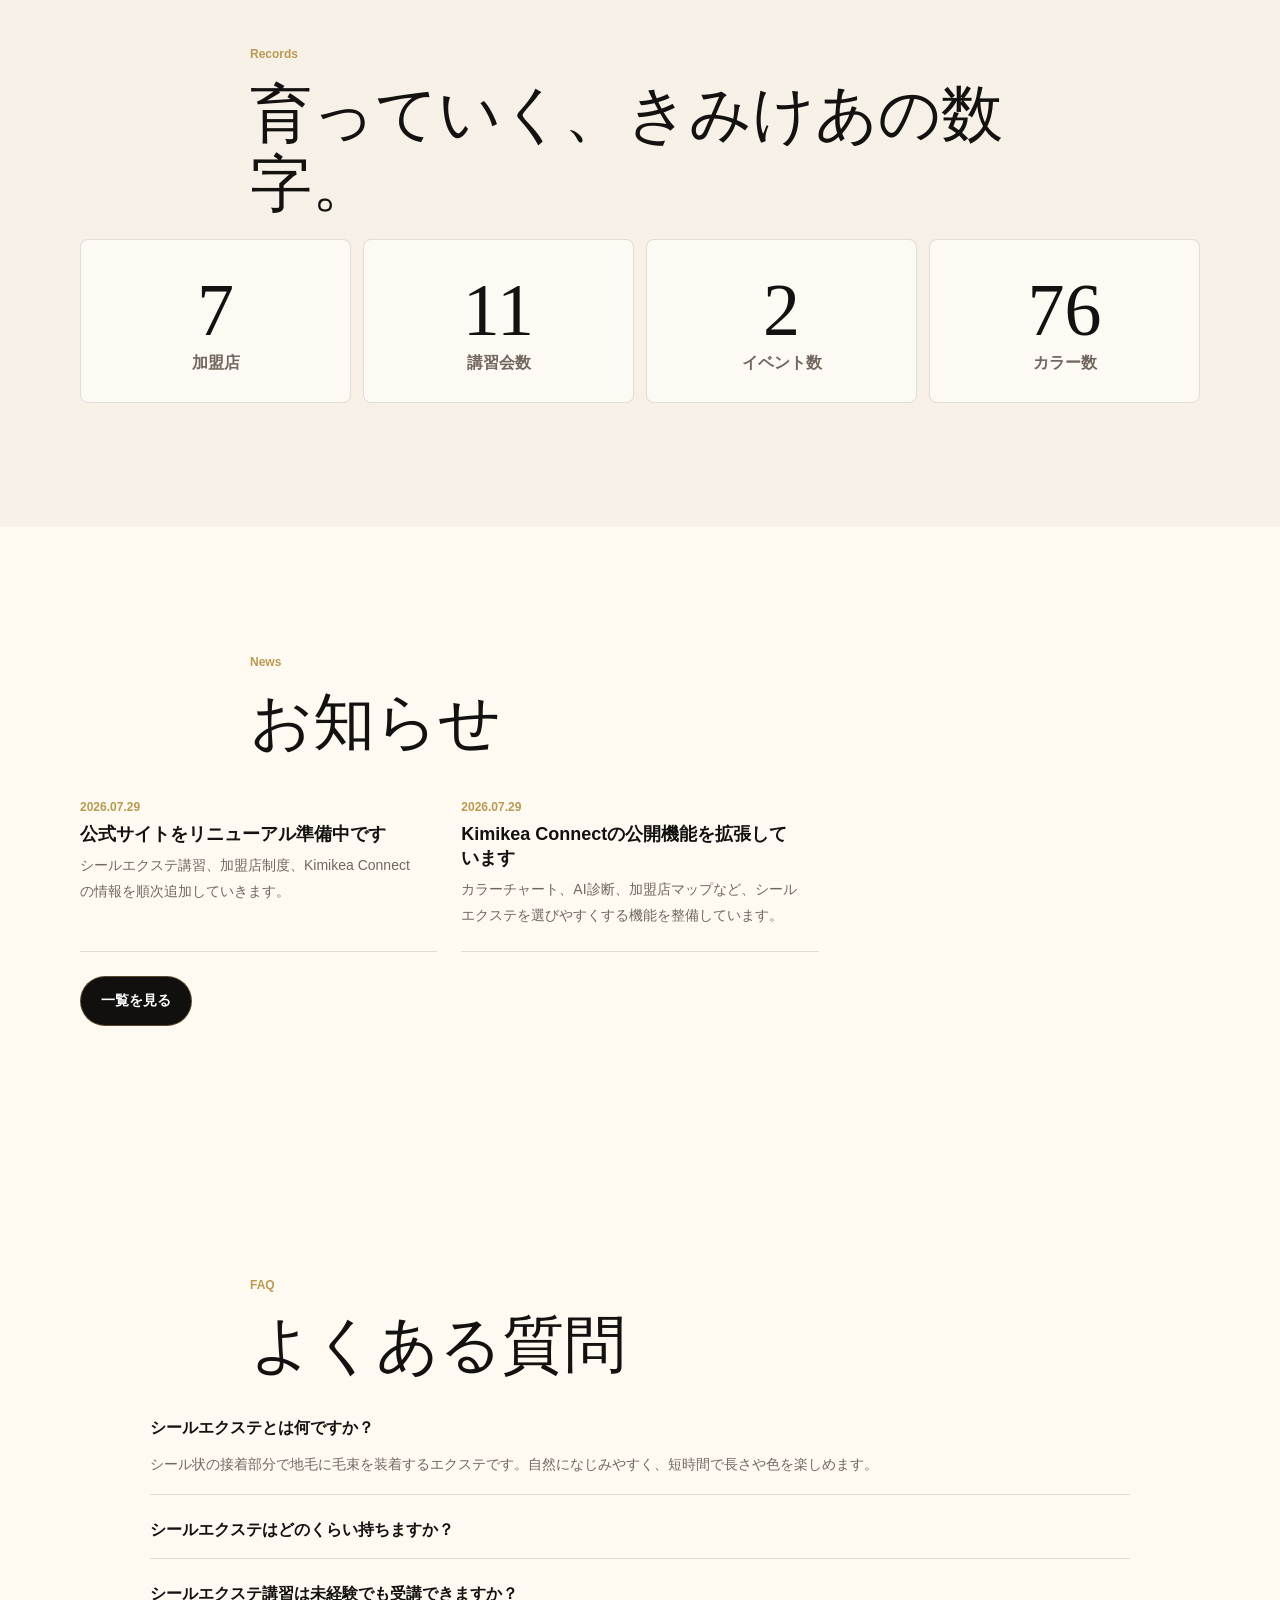
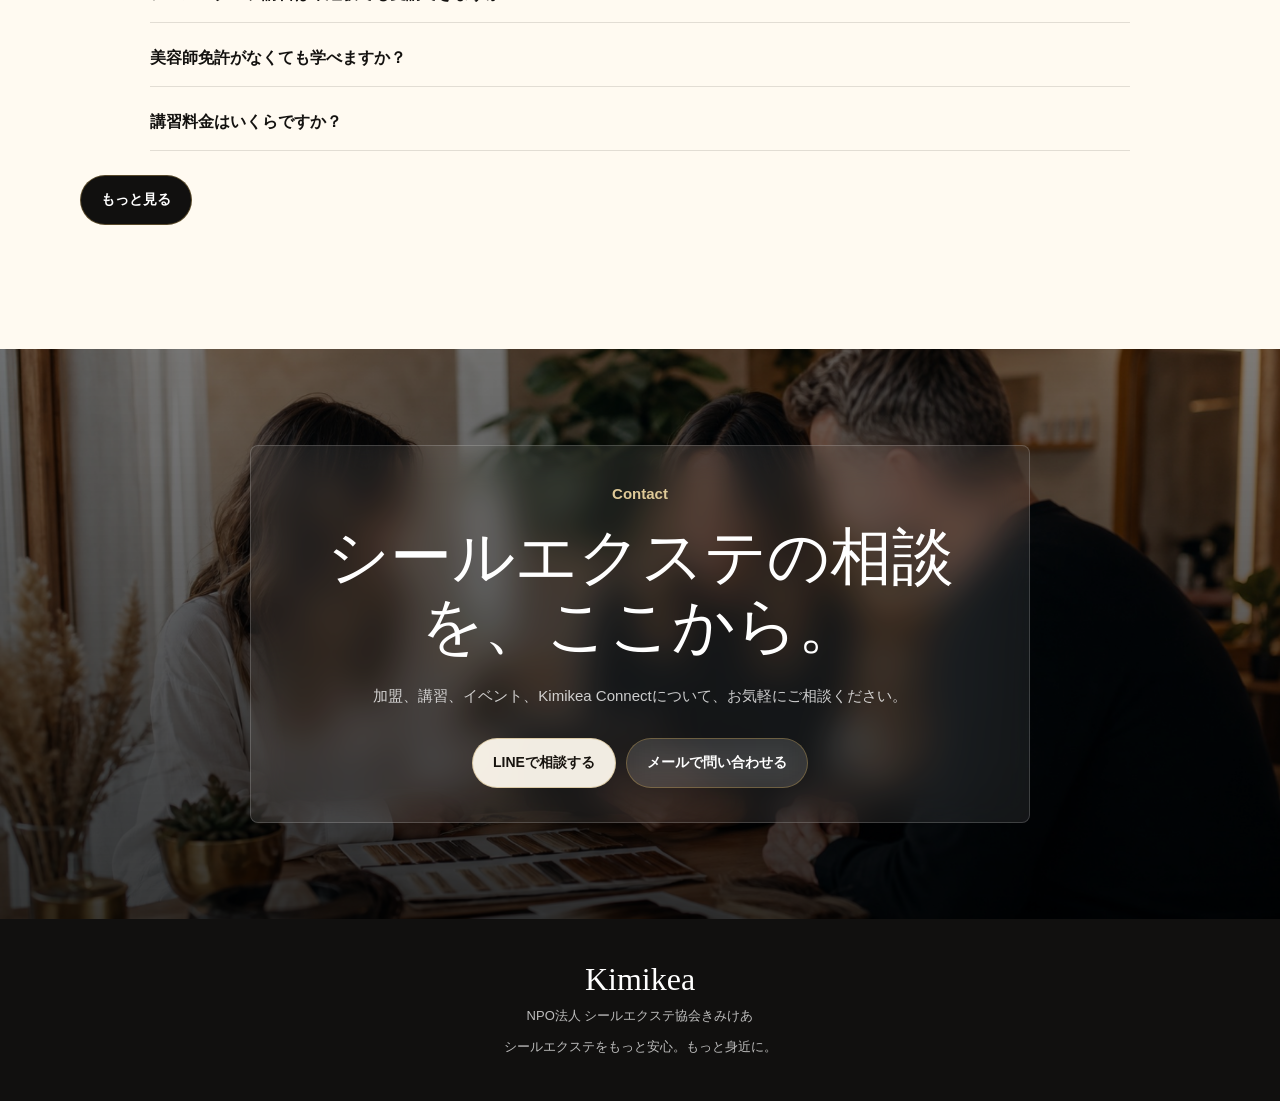
==== commit 92051d10: "Update official site records stats" ====
--- a/docs/index.html
+++ b/docs/index.html
@@ -294,7 +294,7 @@
       </div>
       <div id="statsGrid" class="stats-grid reveal" aria-live="polite">
         <article><strong data-stat="shops">0</strong><span>加盟店</span></article>
-        <article><strong data-stat="trainings">0</strong><span>講習回数</span></article>
+        <article><strong data-stat="trainings">0</strong><span>講習会数</span></article>
         <article><strong data-stat="events">0</strong><span>イベント数</span></article>
         <article><strong data-stat="colors">0</strong><span>カラー数</span></article>
       </div>
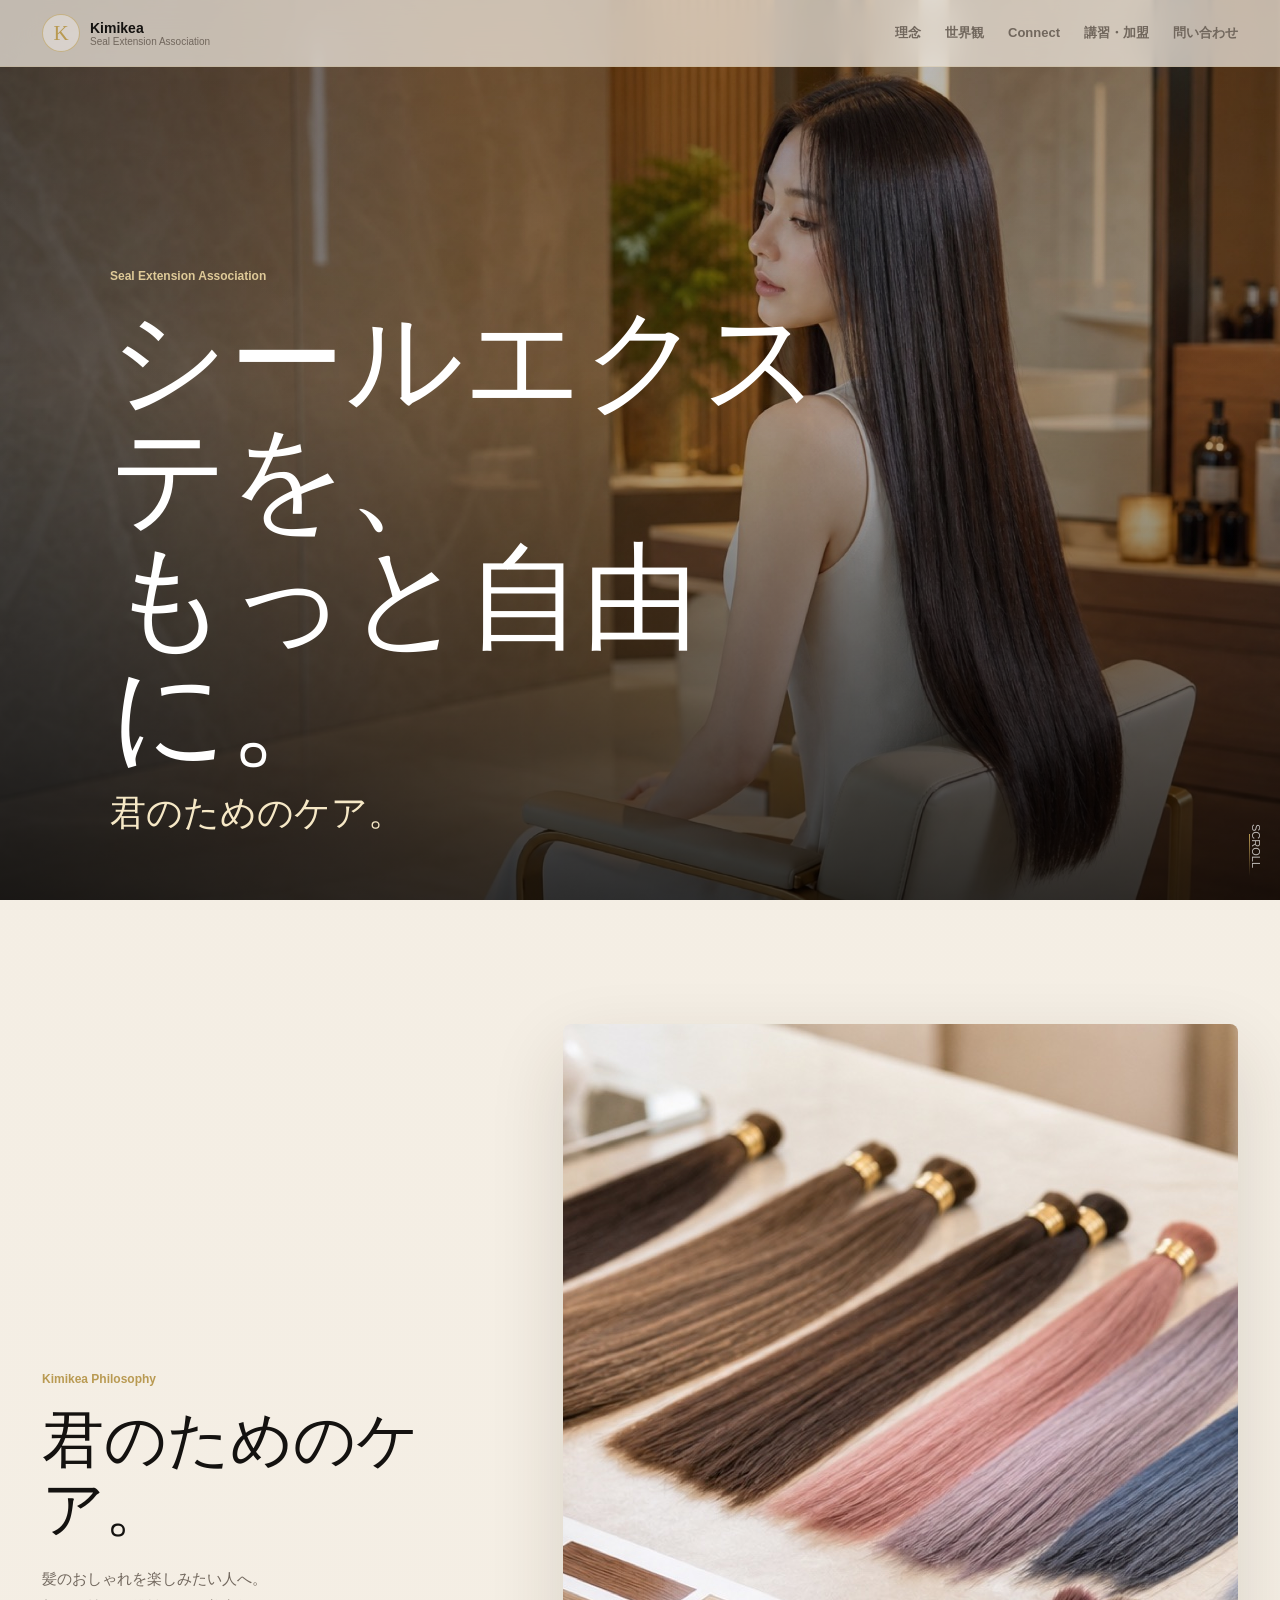
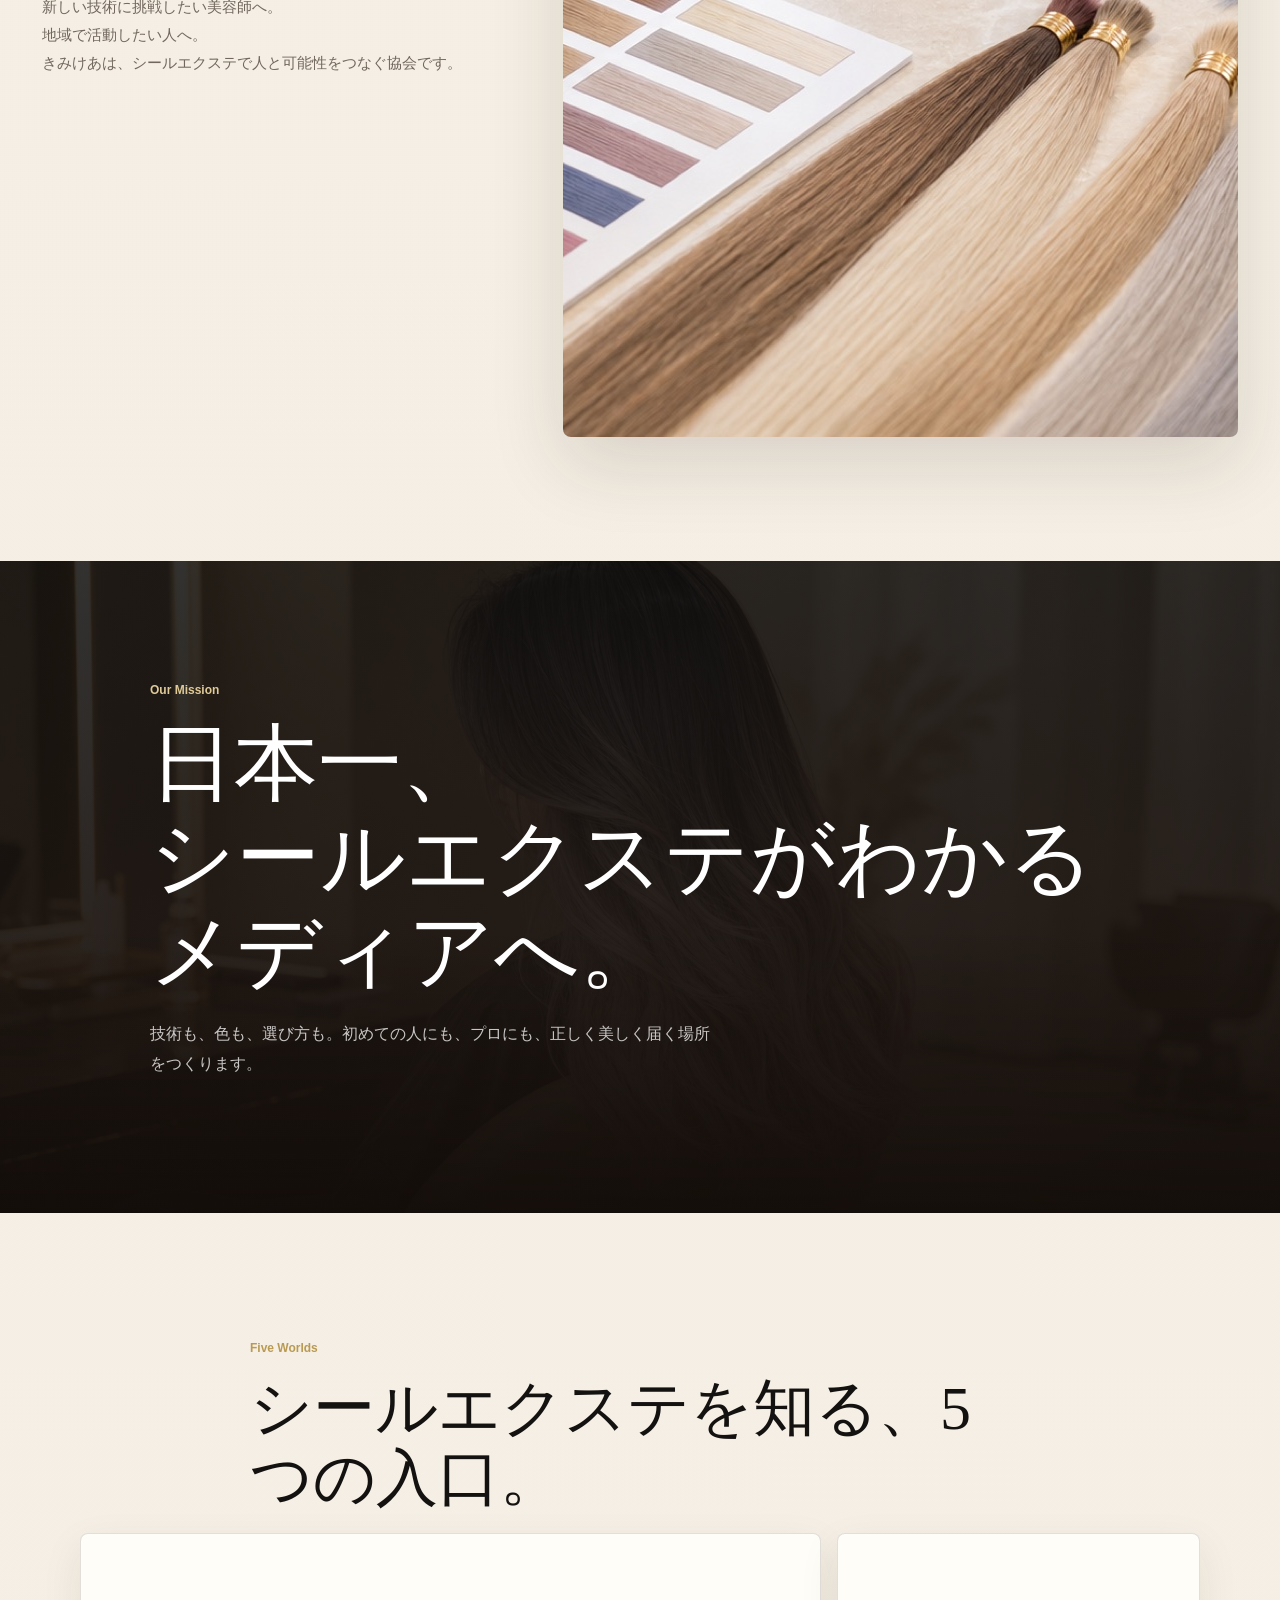
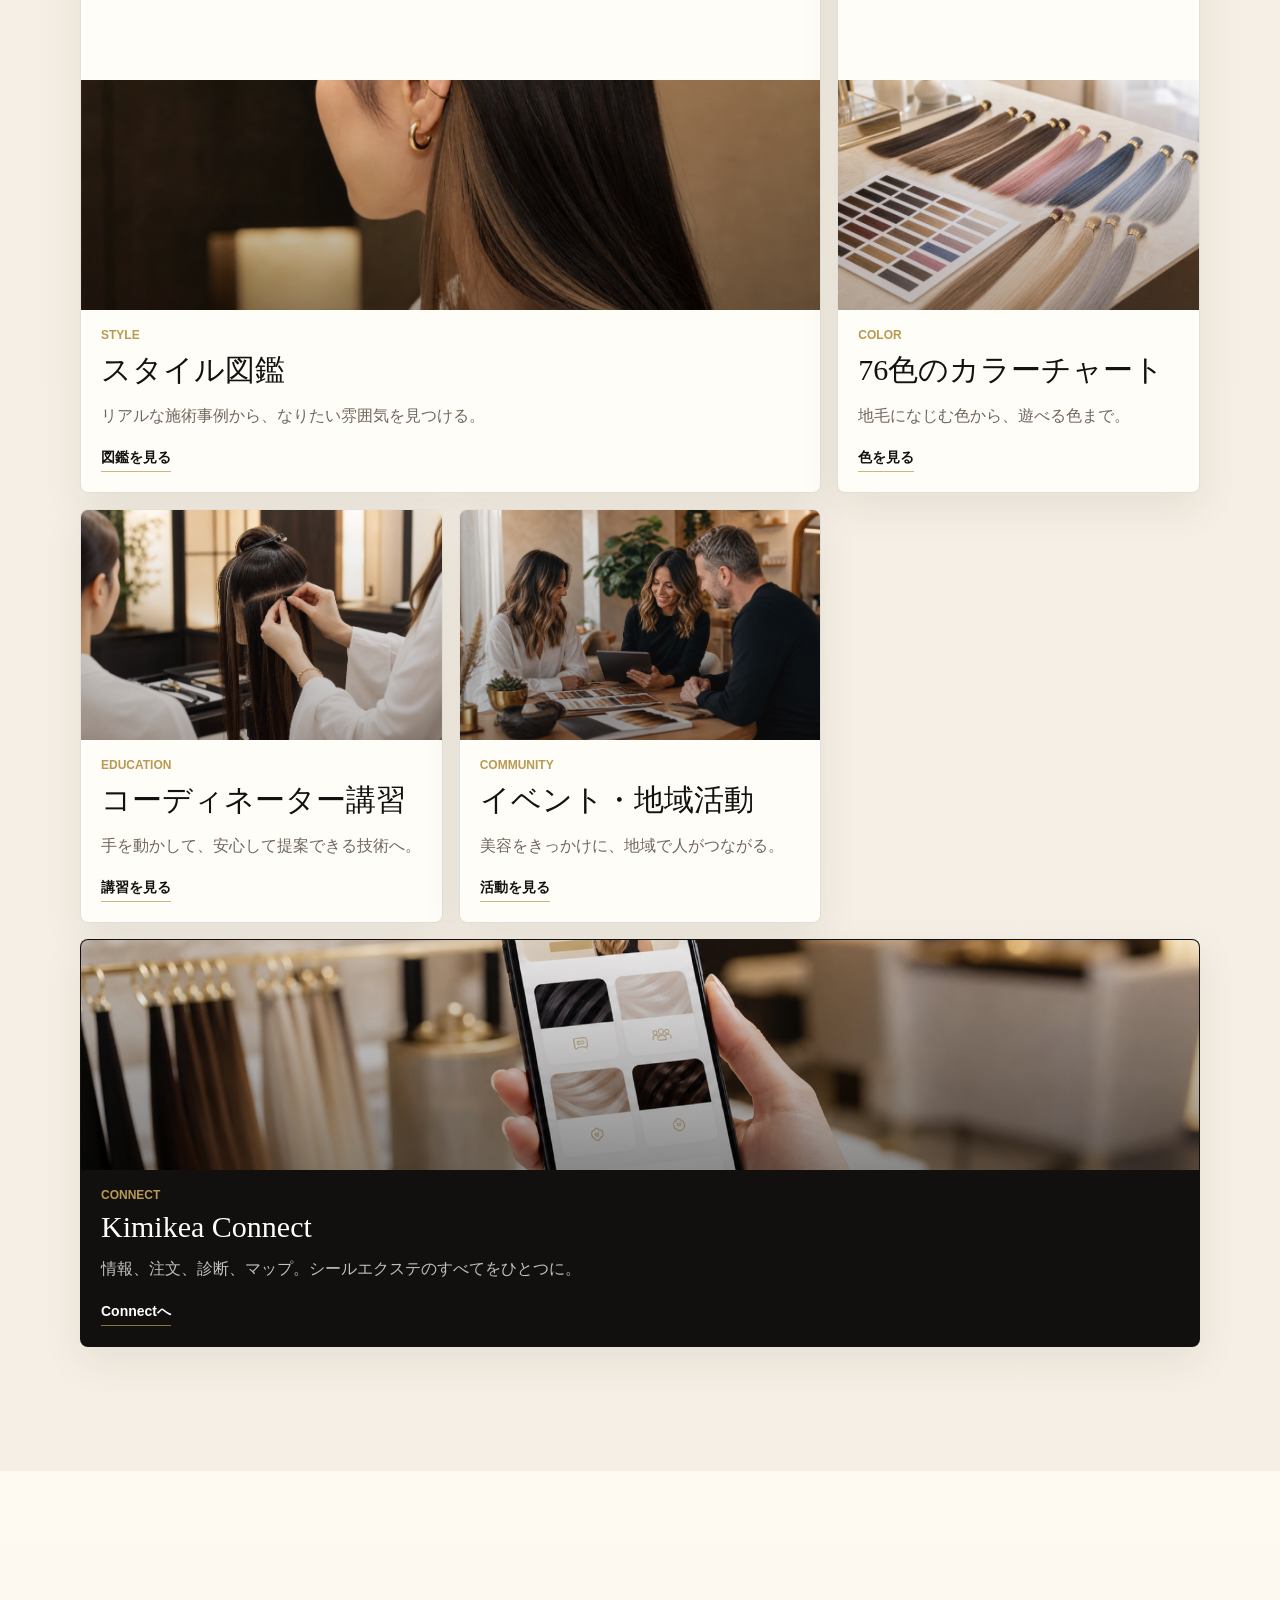
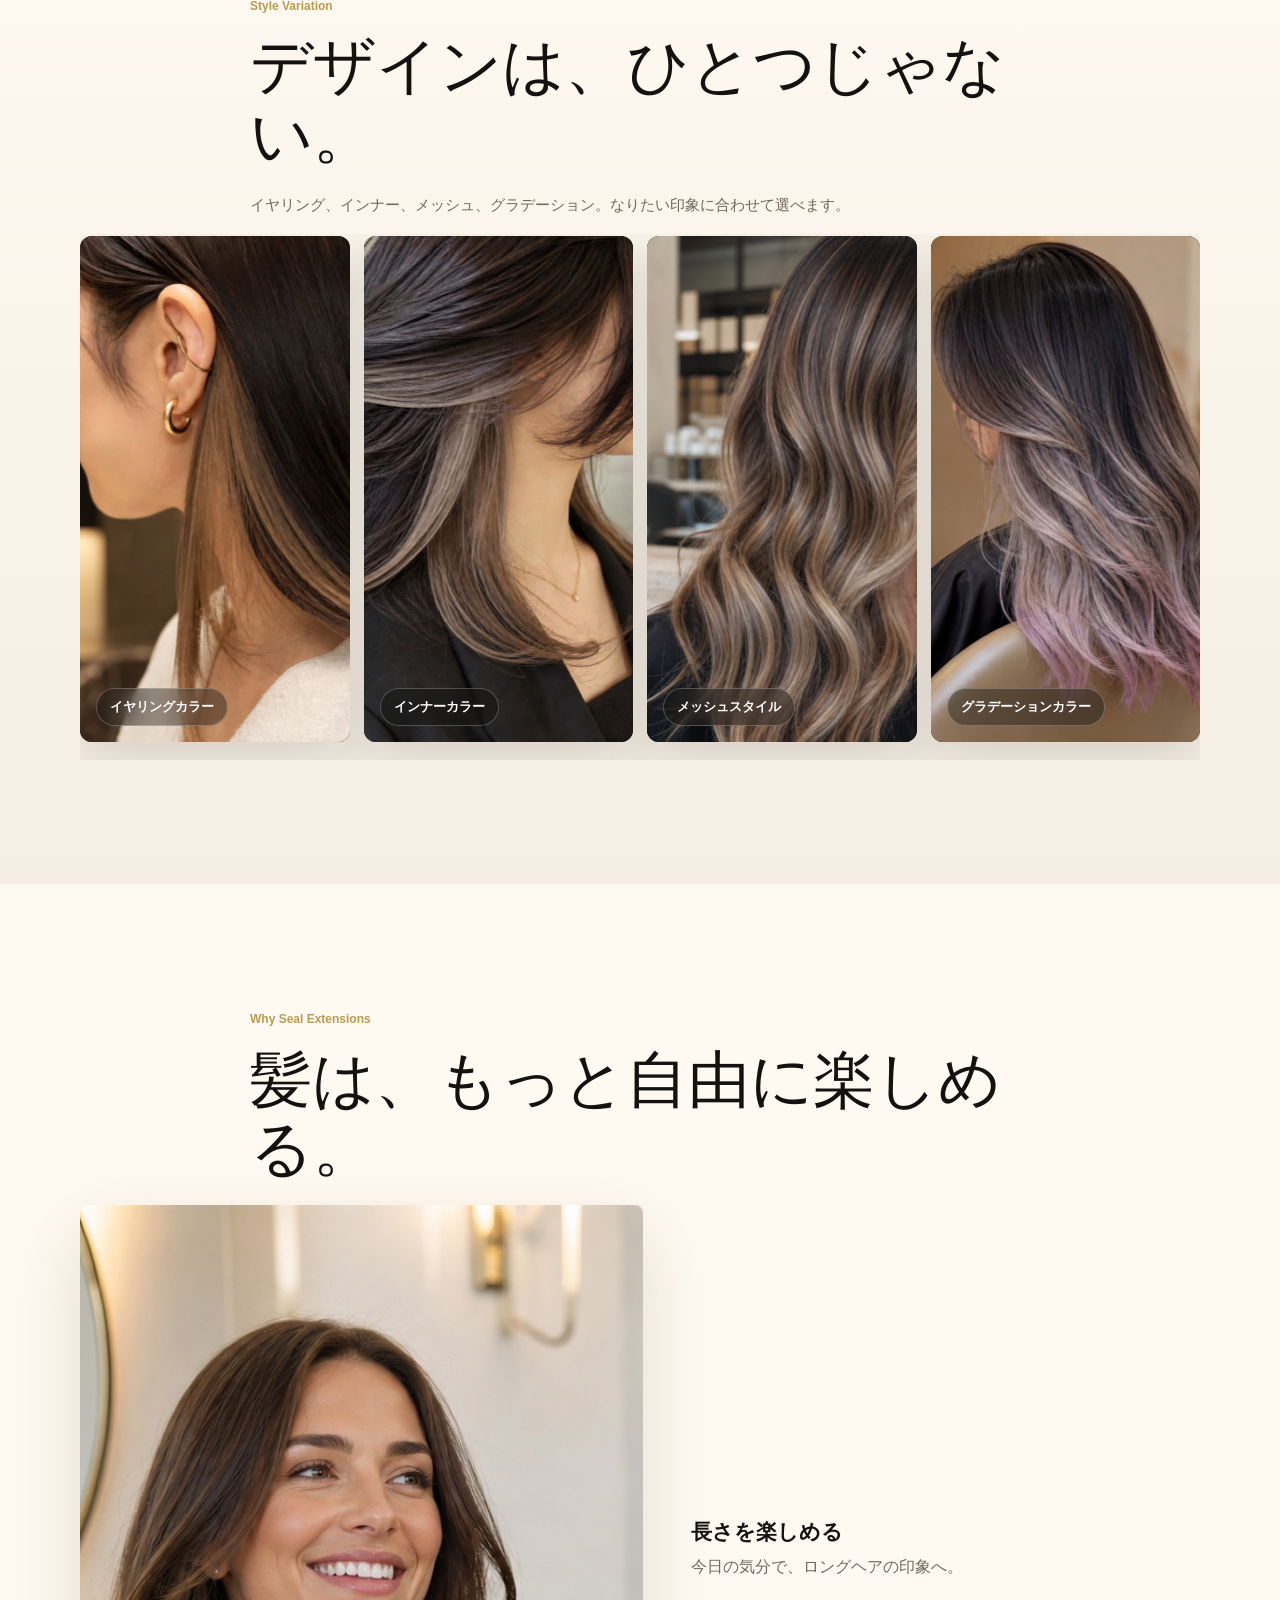
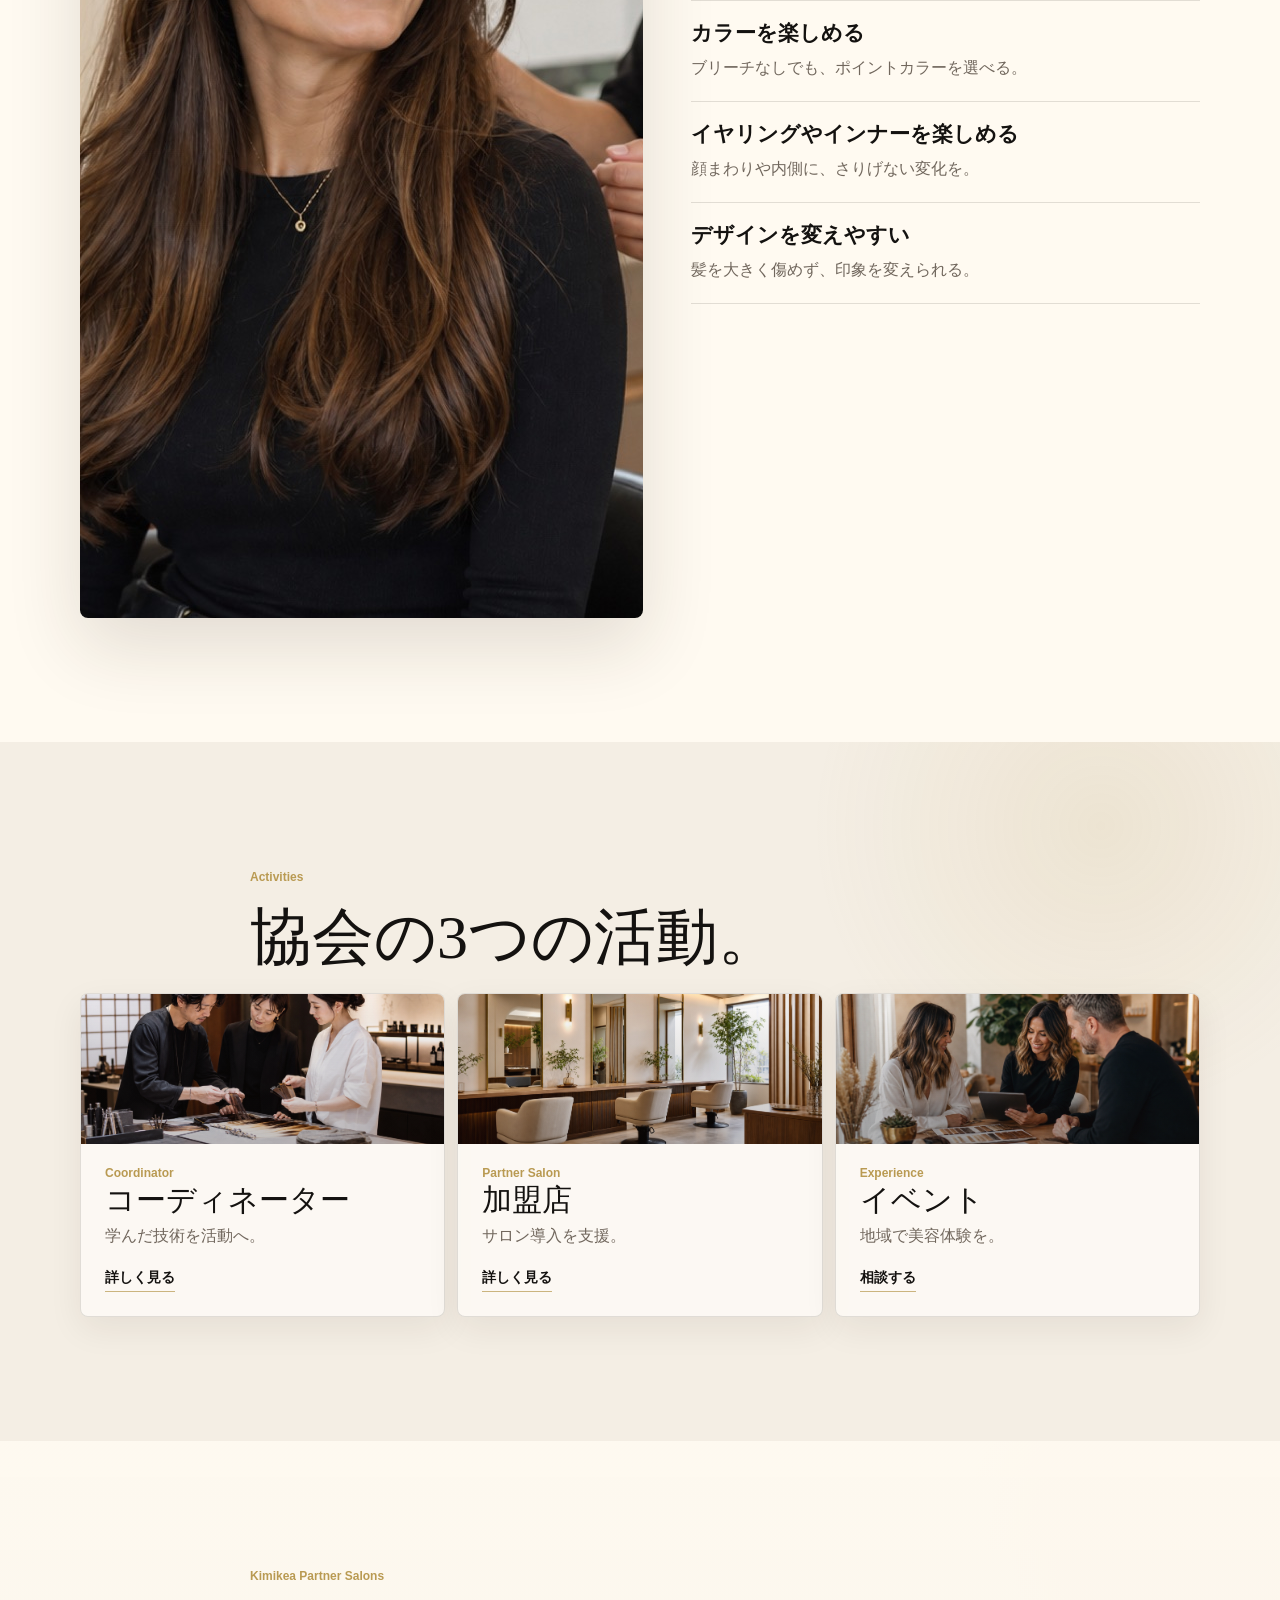
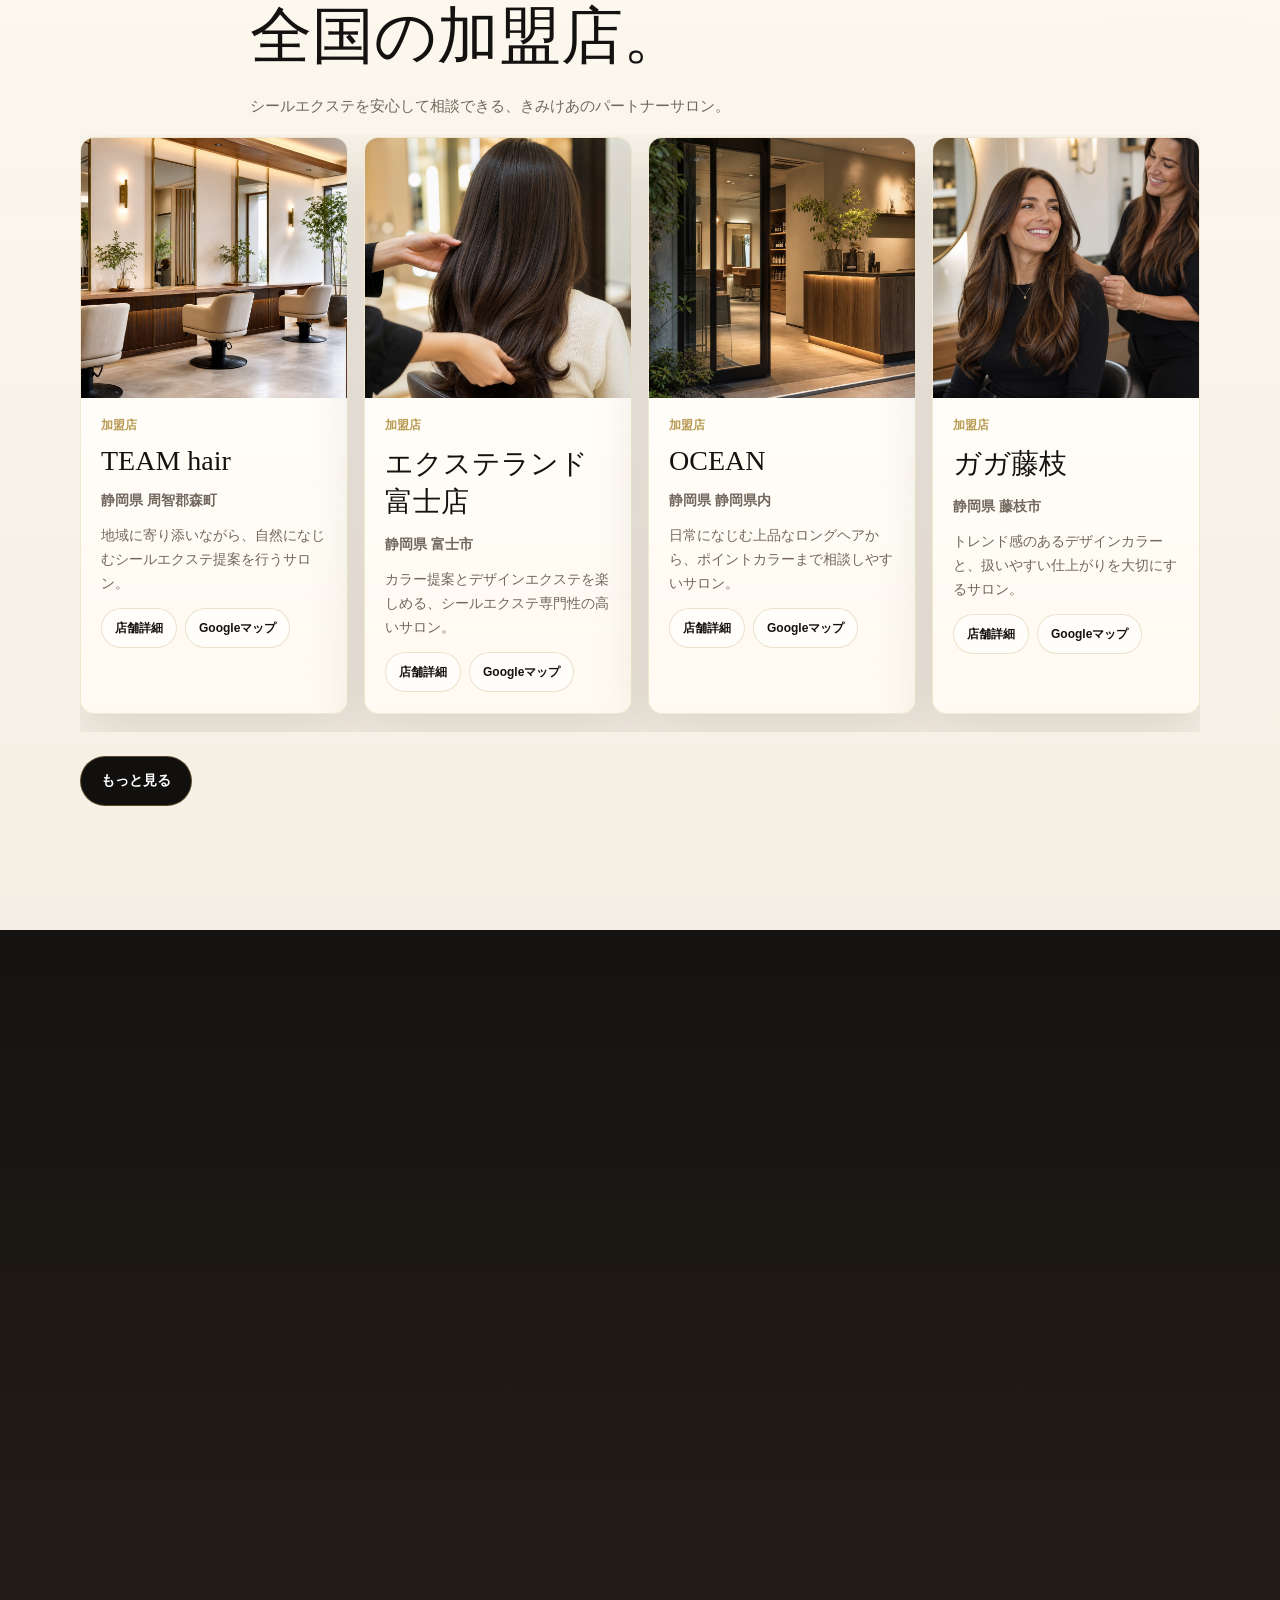
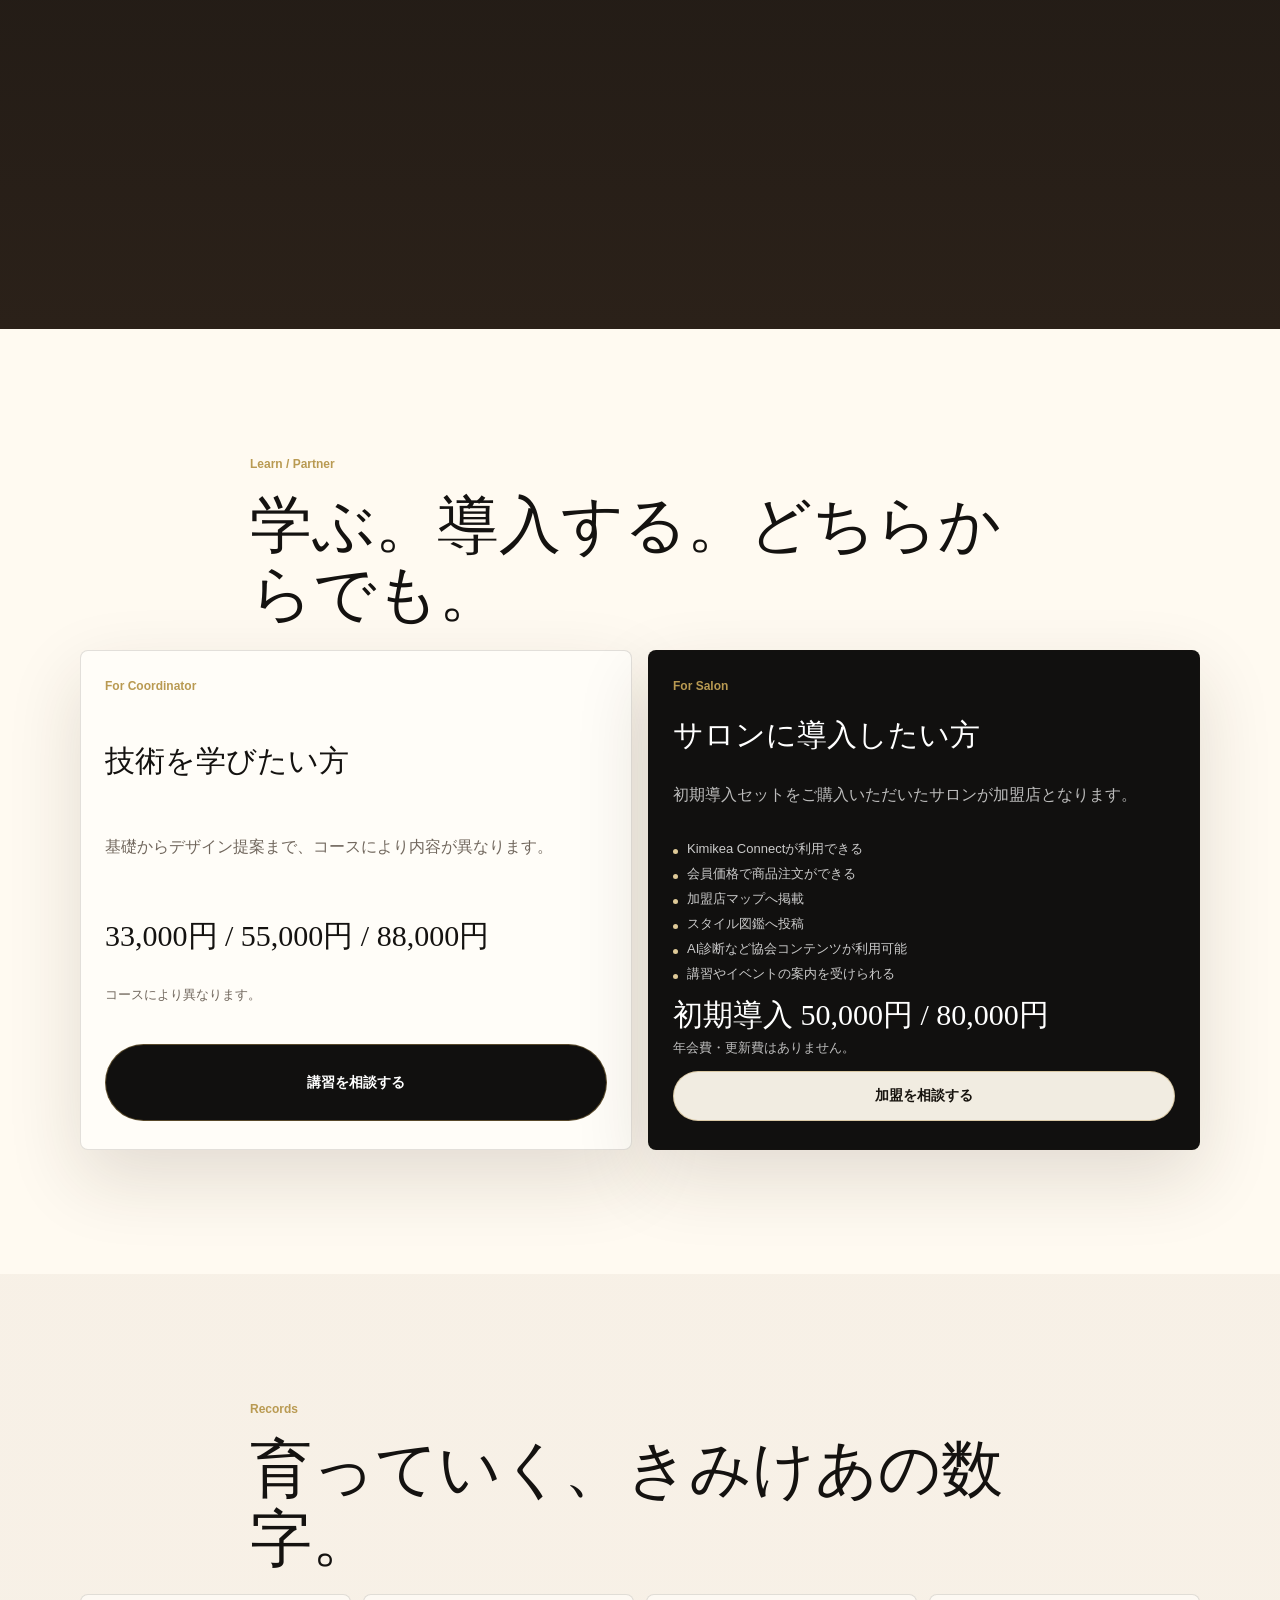
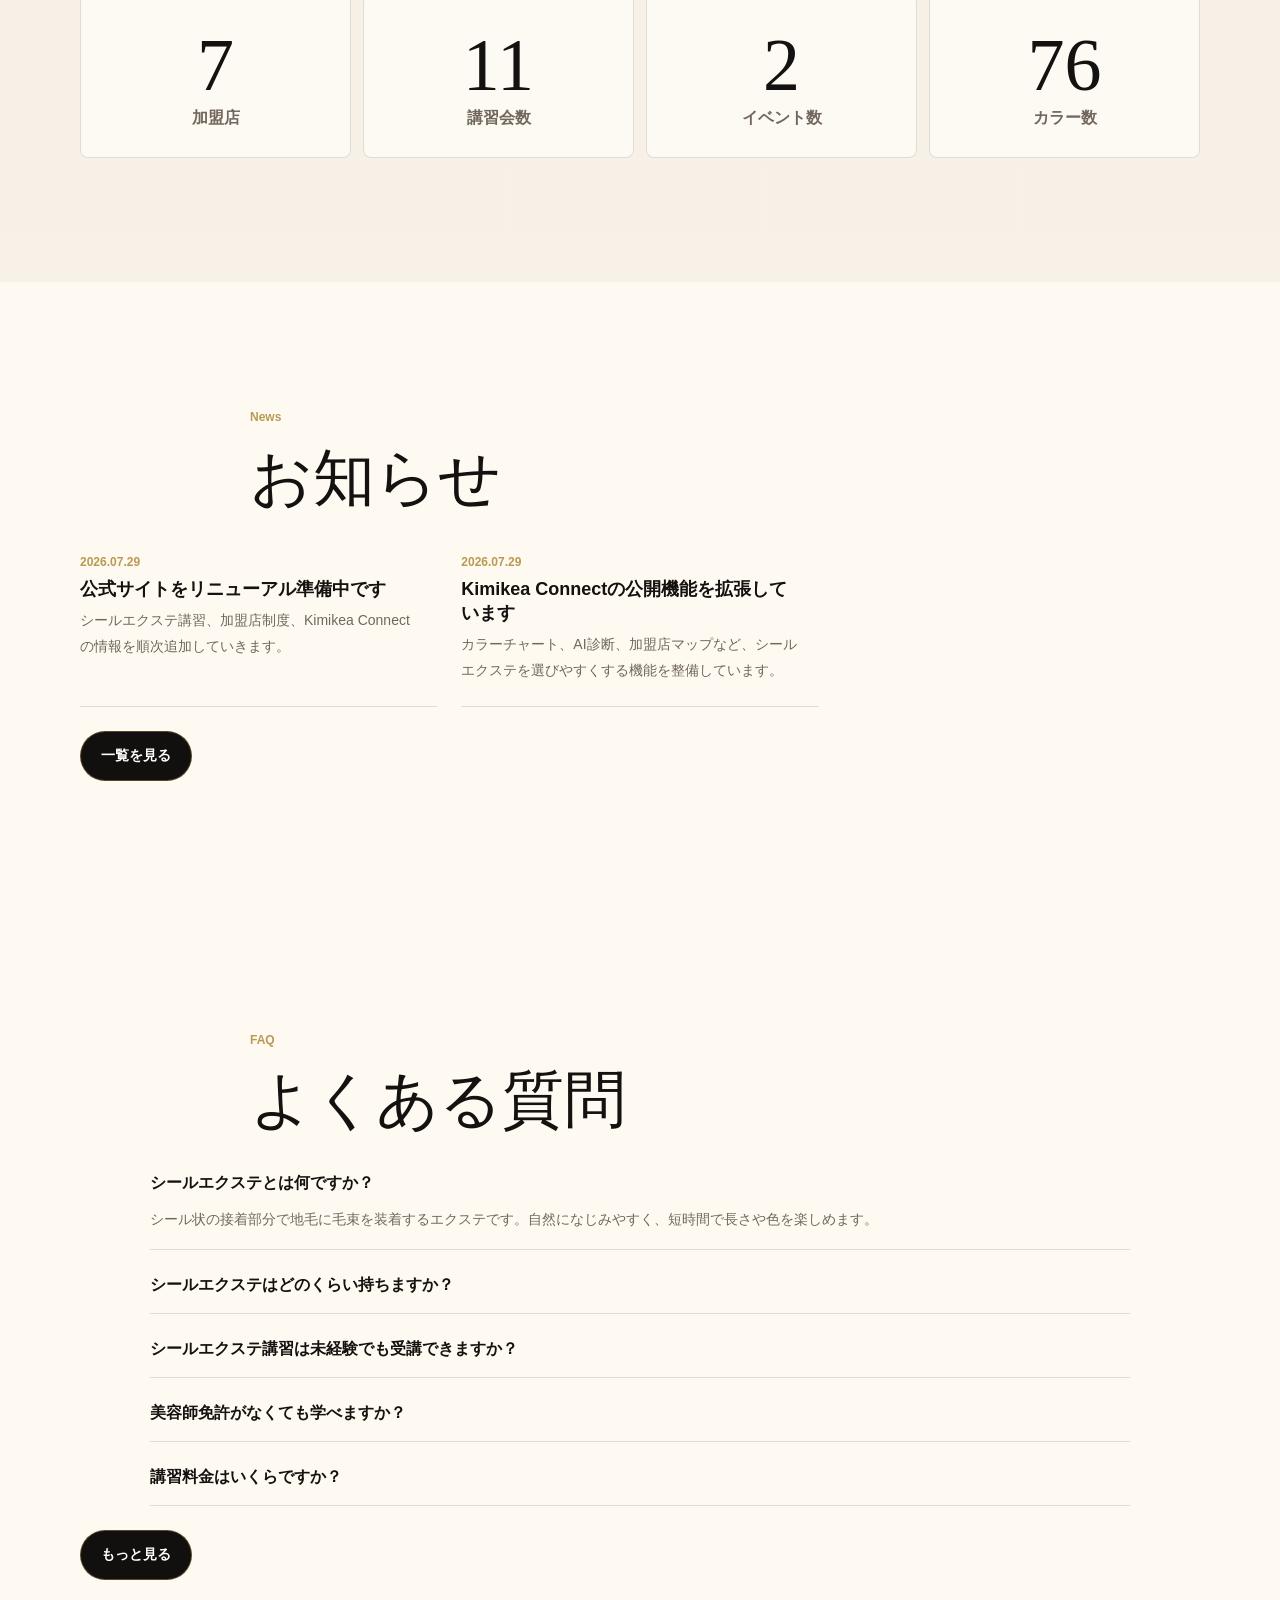
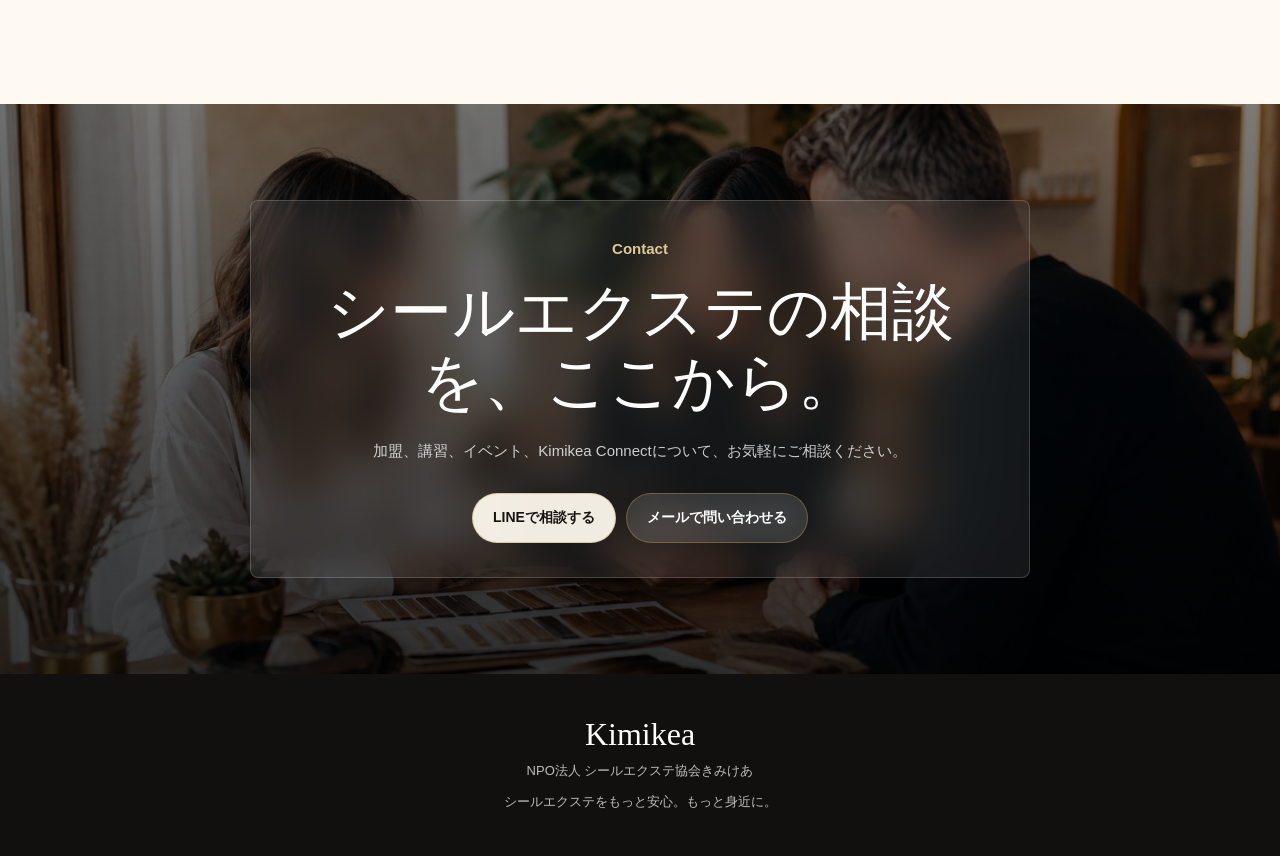
==== commit aaf6e2f5: "Improve partner salon carousel imagery" ====
--- a/docs/index.html
+++ b/docs/index.html
@@ -23,7 +23,7 @@
   <meta property="og:image" content="https://boss-team1129.github.io/kimikea-official-site/assets/hero-main.jpg">
   <meta name="twitter:card" content="summary_large_image">
   <link rel="preload" as="image" href="./assets/hero-main.jpg" fetchpriority="high">
-  <link rel="stylesheet" href="./style.css?v=20260729-salon-carousel-2">
+  <link rel="stylesheet" href="./style.css?v=20260729-shop-images-3">
   <script type="application/ld+json">
   {
     "@context": "https://schema.org",
@@ -49,7 +49,7 @@
     ]
   }
   </script>
-  <script src="./site.js?v=20260729-salon-carousel-2" defer></script>
+  <script src="./site.js?v=20260729-shop-images-3" defer></script>
 </head>
 <body>
   <a class="skip-link" href="#main">本文へ移動</a>
--- a/docs/style.css
+++ b/docs/style.css
@@ -635,13 +635,15 @@
 }
 
 .shop-card {
-  flex: 0 0 78vw;
-  max-width: 430px;
+  flex: 0 0 80vw;
+  max-width: 460px;
   overflow: hidden;
   border: 1px solid rgba(185,154,82,.22);
-  border-radius: 12px;
-  background: rgba(255,253,248,.86);
-  box-shadow: 0 18px 48px rgba(50,36,21,.12);
+  border-radius: 14px;
+  background:
+    linear-gradient(180deg, rgba(255,255,255,.72), rgba(255,250,240,.9)),
+    rgba(255,253,248,.9);
+  box-shadow: 0 22px 58px rgba(50,36,21,.14);
   scroll-snap-align: center;
   transition: transform .32s ease, box-shadow .32s ease;
 }
@@ -651,17 +653,31 @@
   box-shadow: var(--shadow);
 }
 
-.shop-card img {
+.shop-photo {
+  margin: 0;
+  overflow: hidden;
+  background:
+    linear-gradient(135deg, rgba(255,255,255,.88), rgba(224,202,150,.24)),
+    #e9ddca;
+}
+
+.shop-photo img {
   width: 100%;
-  aspect-ratio: 16 / 10;
+  height: clamp(230px, 54vw, 320px);
   object-fit: cover;
   object-position: center;
+  transition: transform 1.05s ease, filter .35s ease;
+}
+
+.shop-card:hover .shop-photo img {
+  transform: scale(1.035);
+  filter: saturate(1.04) contrast(1.02);
 }
 
 .shop-card-body {
   display: grid;
-  gap: 12px;
-  padding: 20px;
+  gap: 11px;
+  padding: 19px 20px 21px;
 }
 
 .shop-card-body span,
@@ -700,10 +716,17 @@
   padding: 0 13px;
   border: 1px solid rgba(185,154,82,.28);
   border-radius: 999px;
-  background: rgba(255,255,255,.56);
+  background: rgba(255,255,255,.66);
   color: var(--ink);
   font-size: 12px;
   font-weight: 900;
+  transition: transform .25s ease, background .25s ease, border-color .25s ease;
+}
+
+.shop-actions a:hover {
+  transform: translateY(-2px);
+  border-color: rgba(185,154,82,.55);
+  background: rgba(255,255,255,.92);
 }
 
 .shop-card-fallback {
@@ -1366,6 +1389,10 @@
     max-width: none;
   }
 
+  .shop-photo img {
+    height: 260px;
+  }
+
   .choice-grid {
     grid-template-columns: repeat(2, minmax(0, 1fr));
   }
@@ -1416,6 +1443,10 @@
 
   .brand-declaration h2 {
     font-size: 84px;
+  }
+
+  .shop-card {
+    flex-basis: calc((100% - 48px) / 4);
   }
 }
 
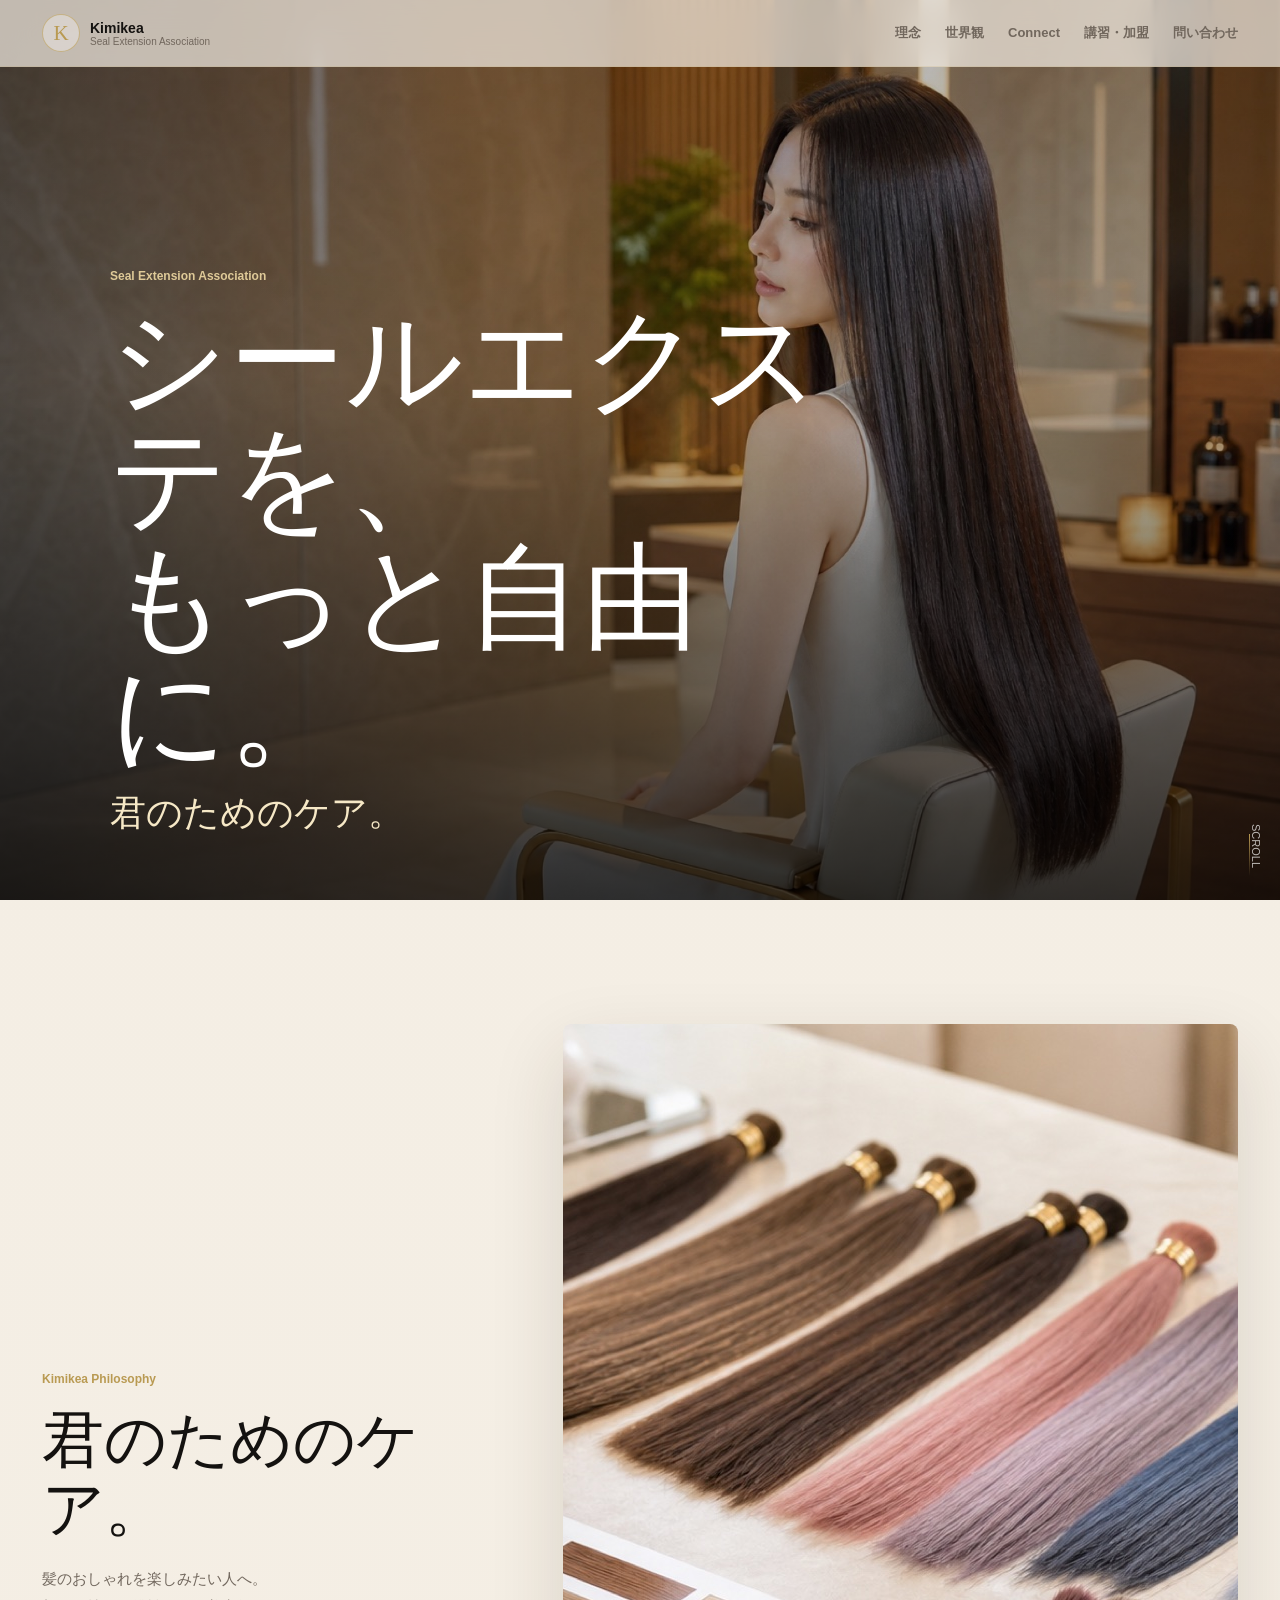
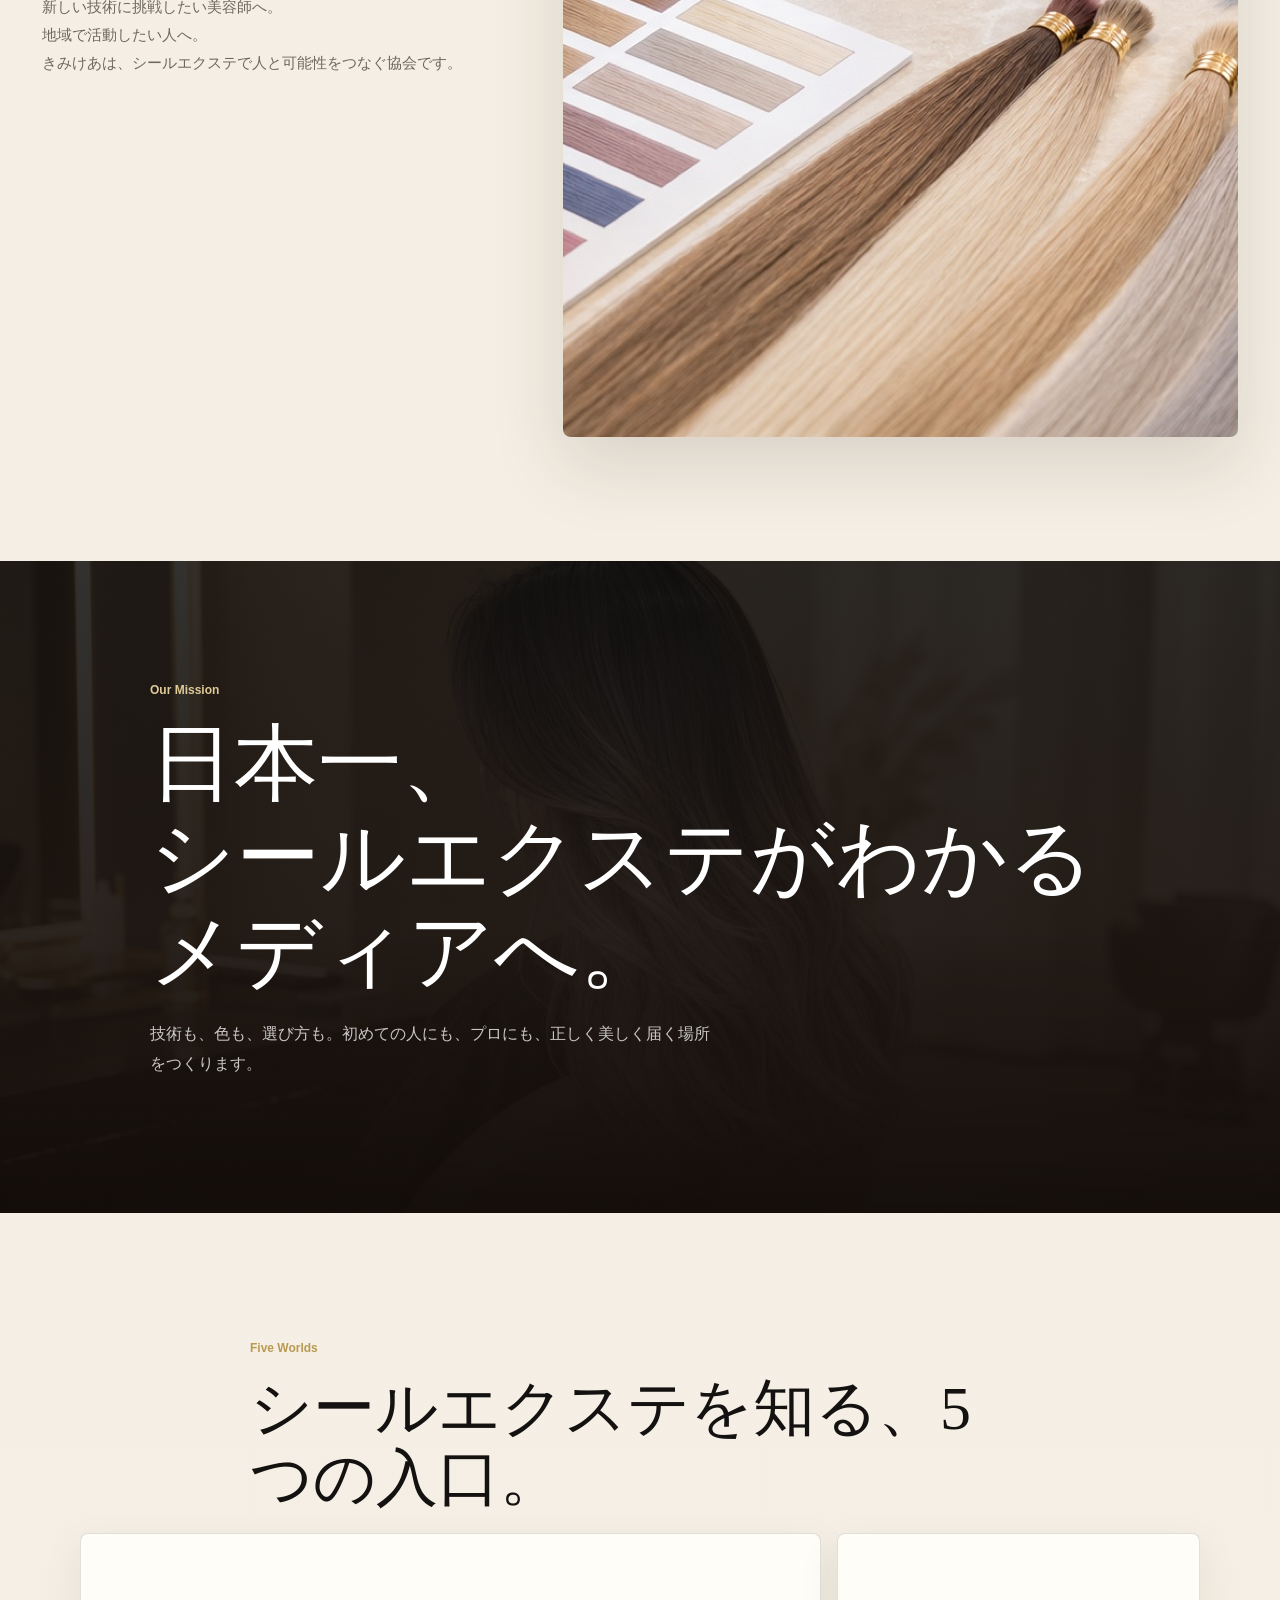
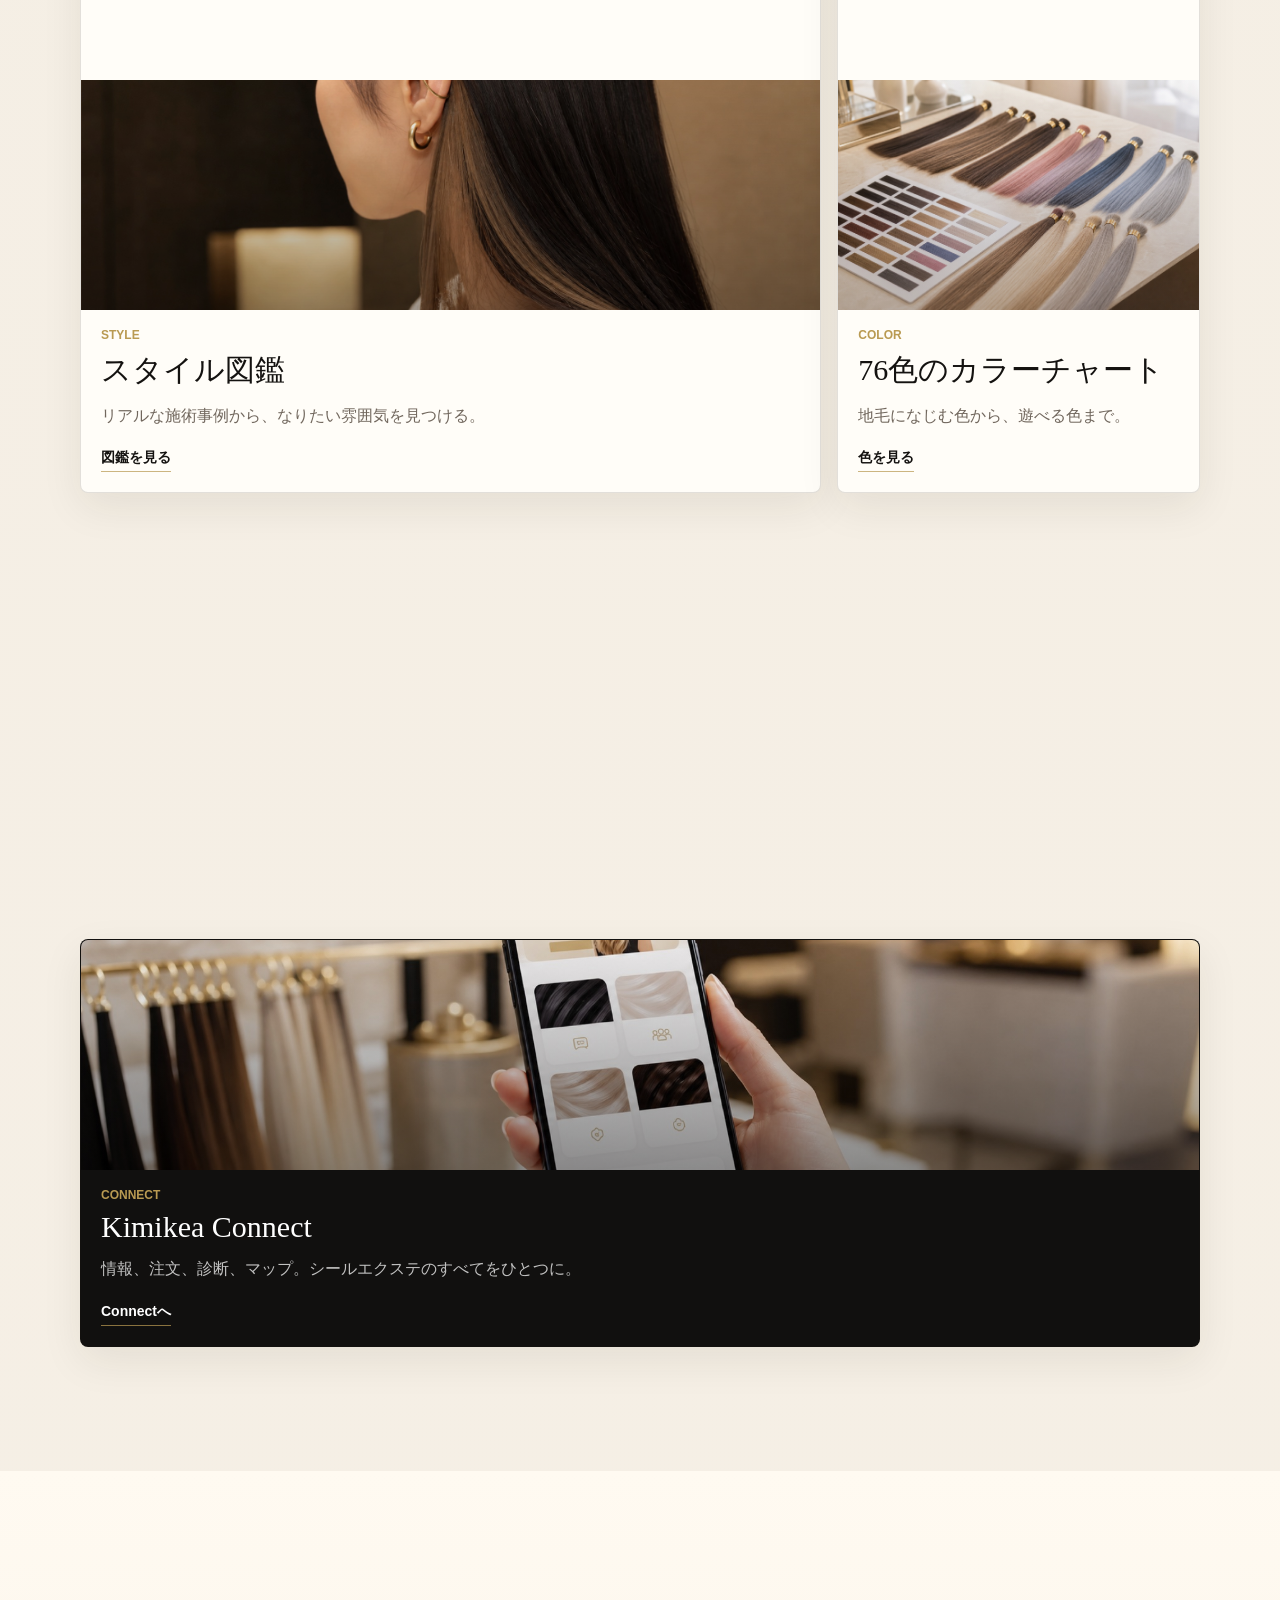
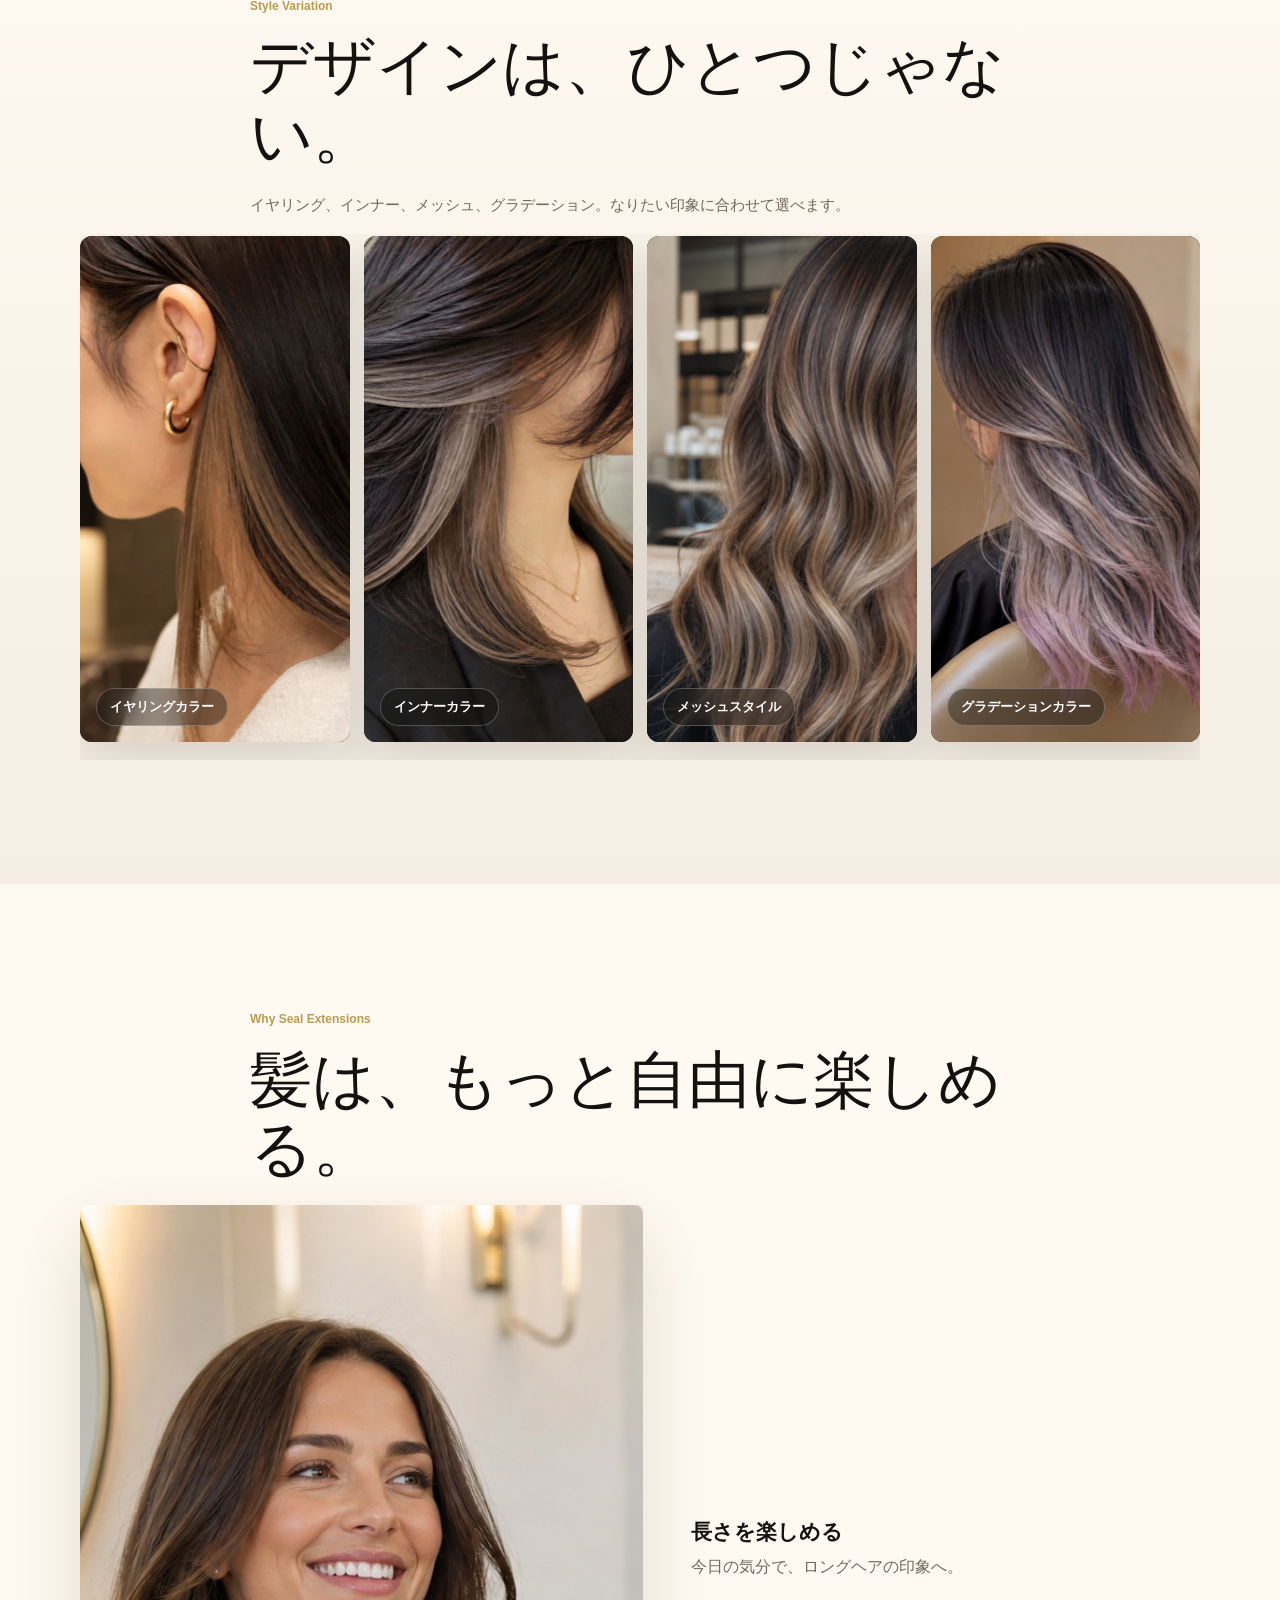
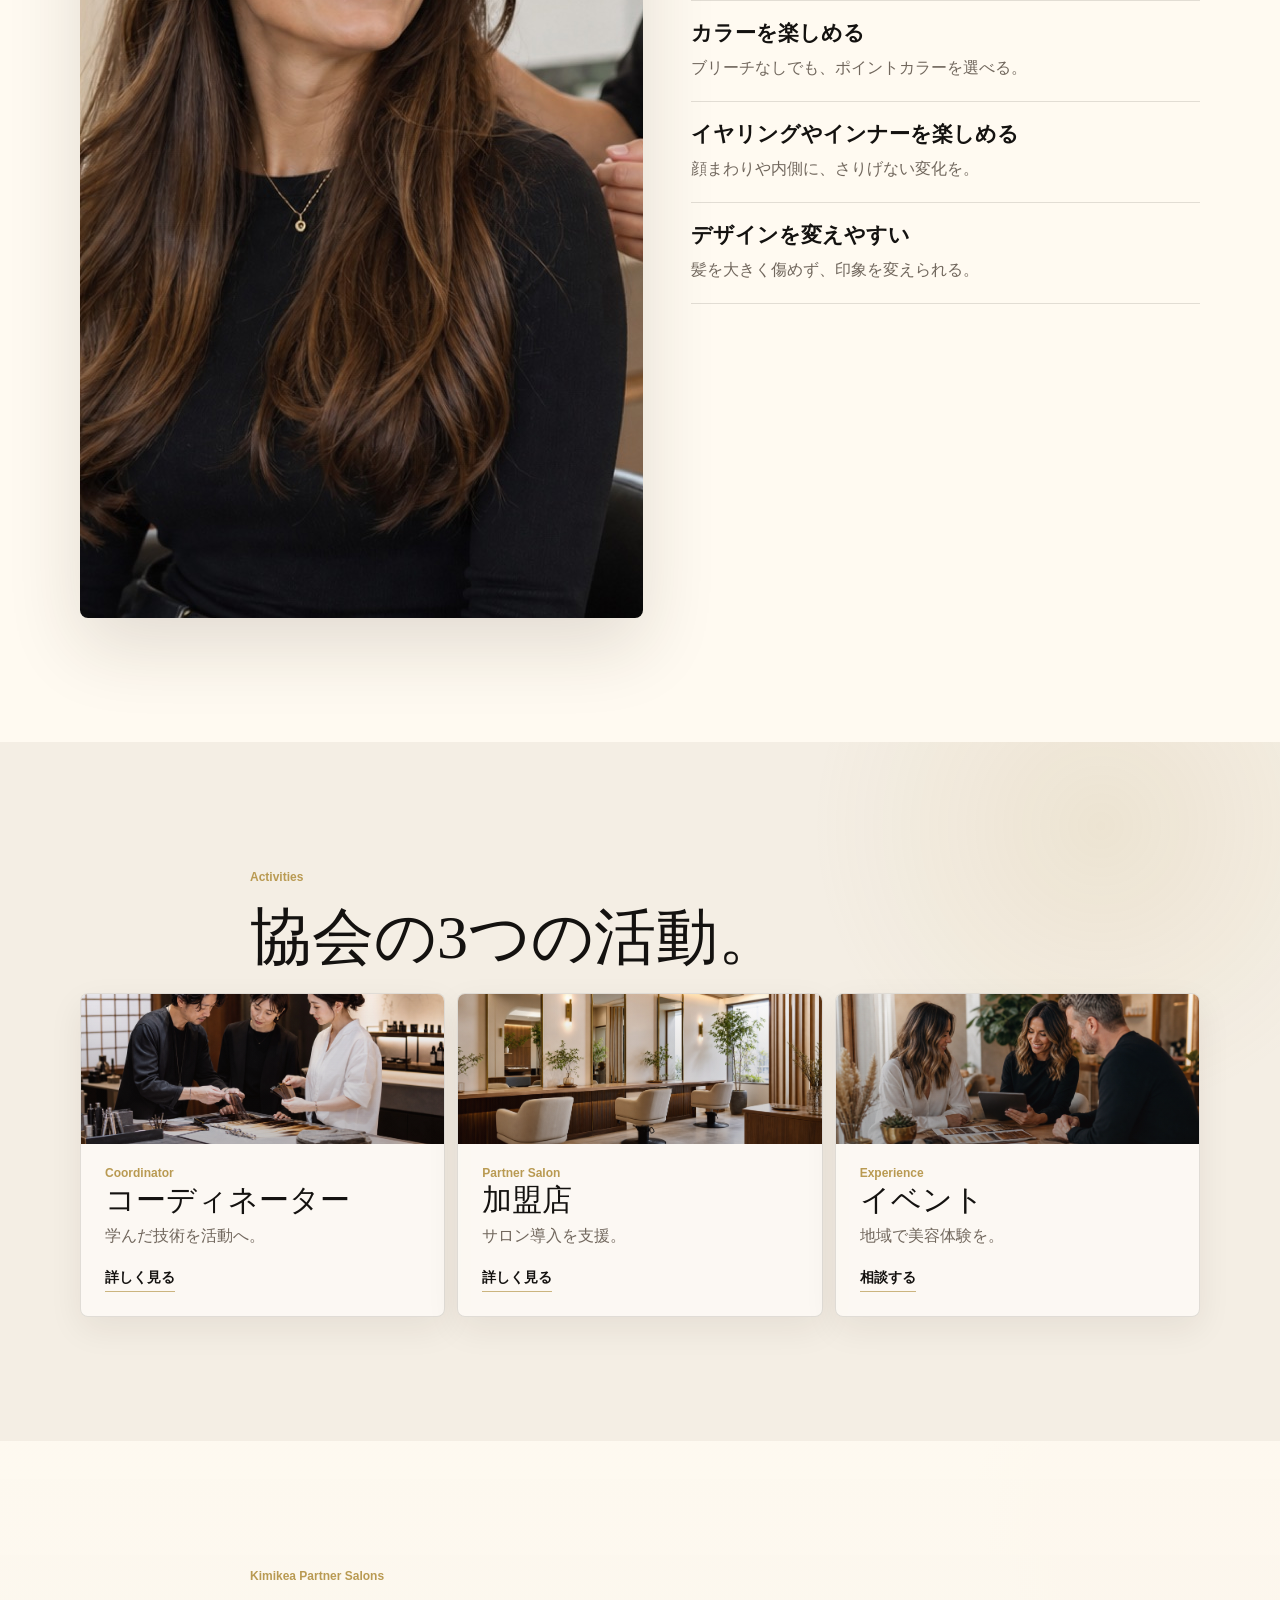
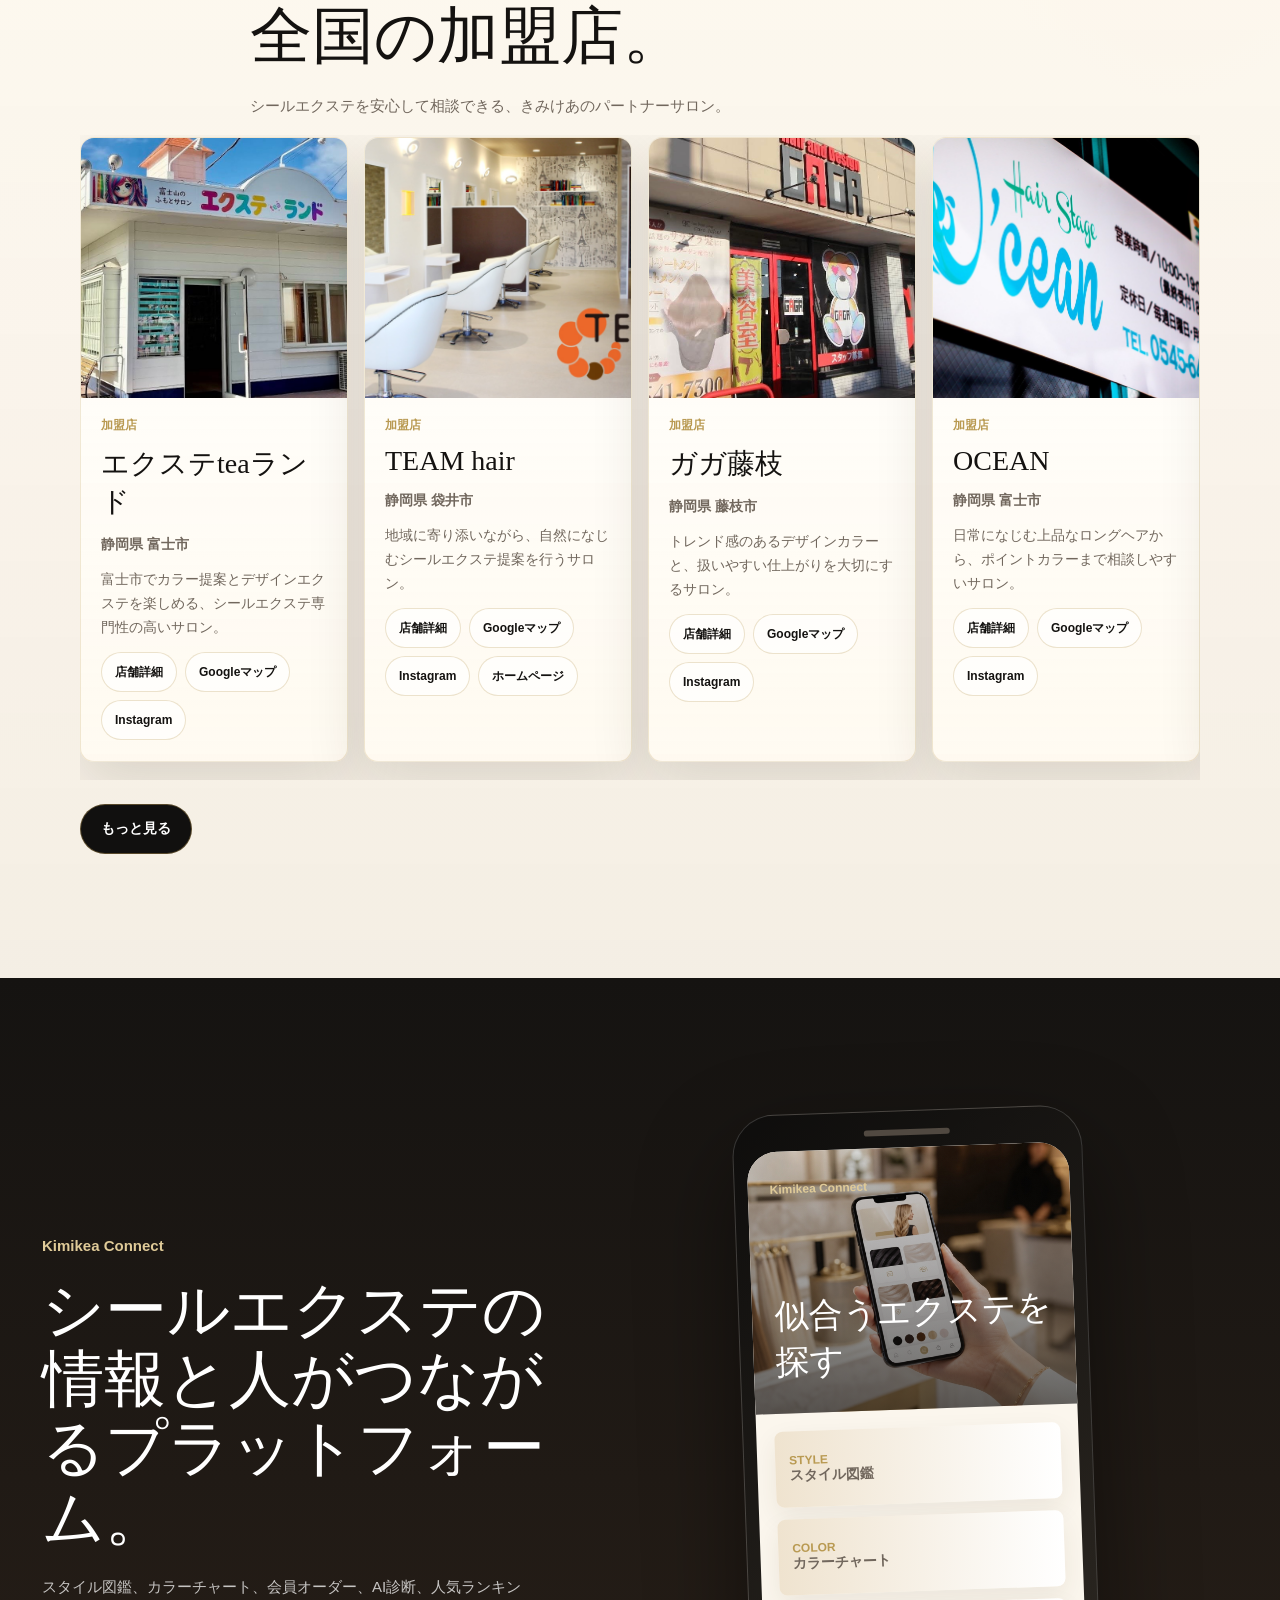
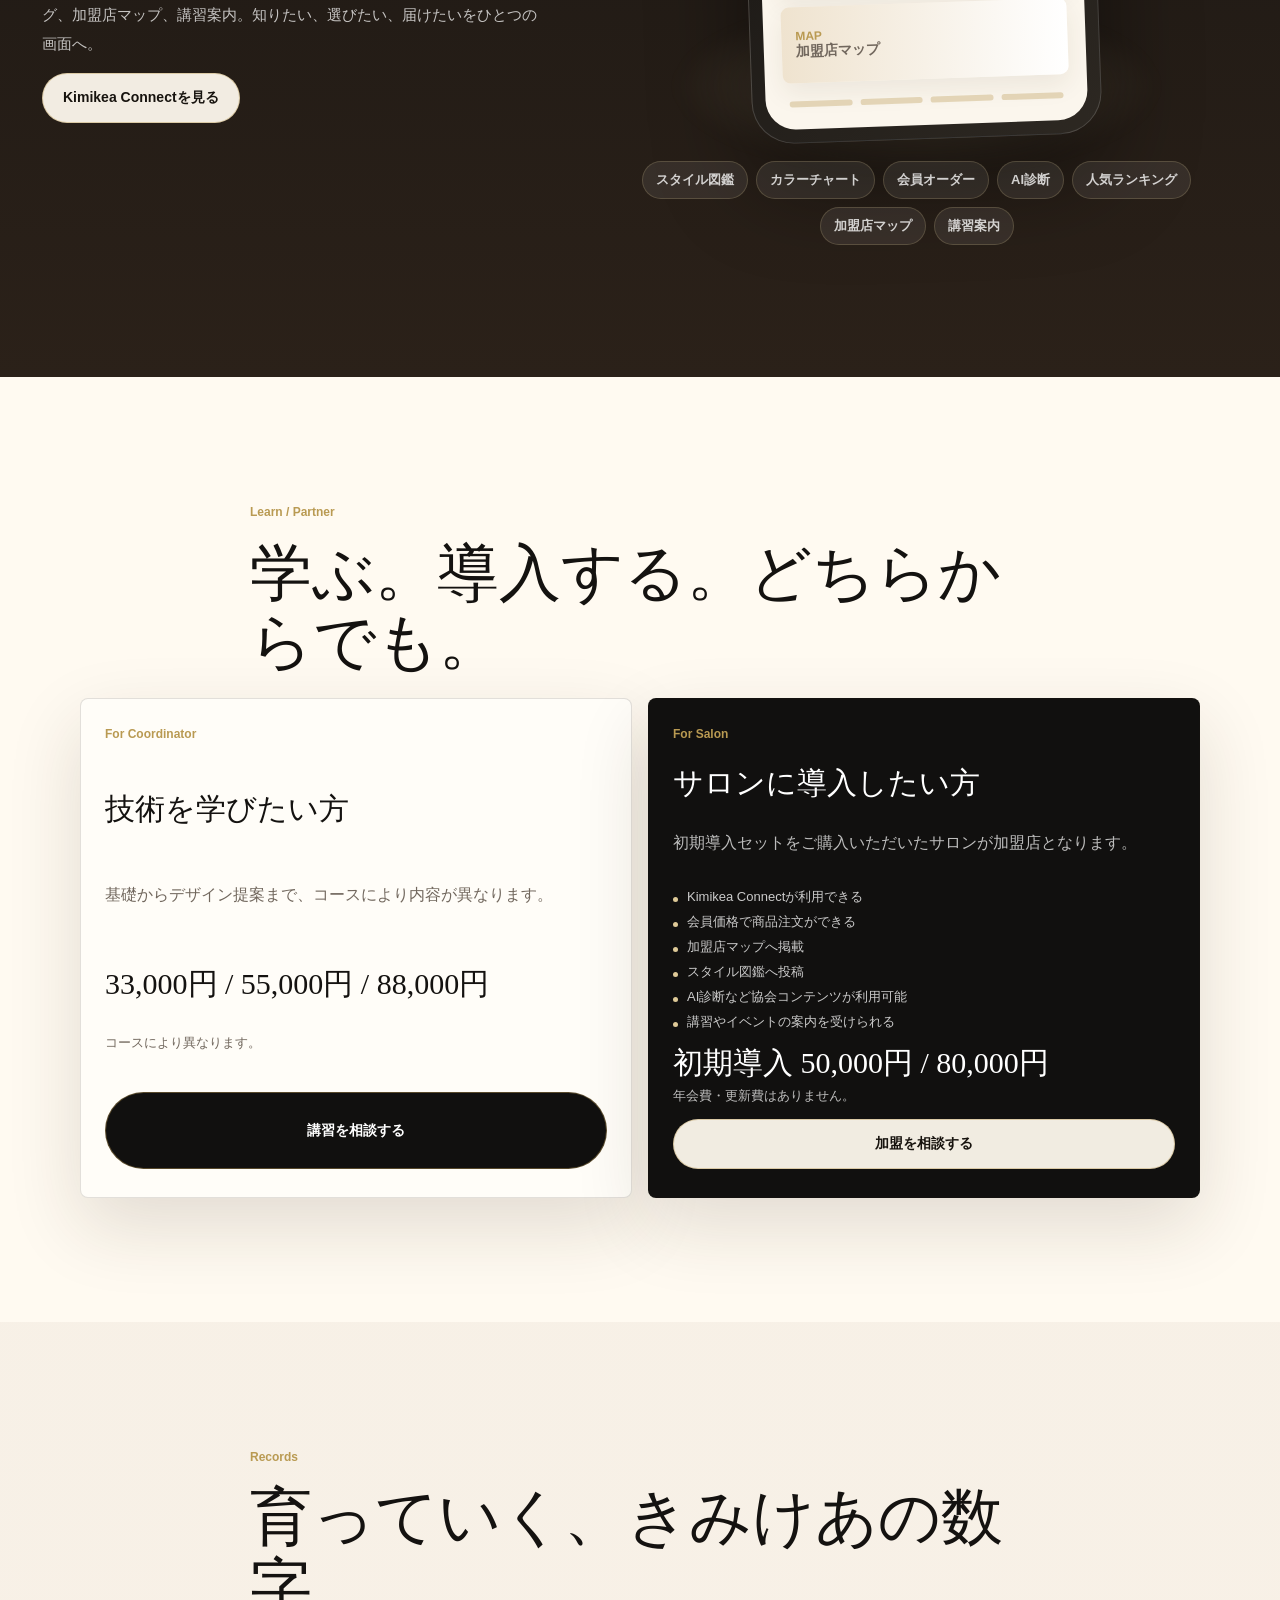
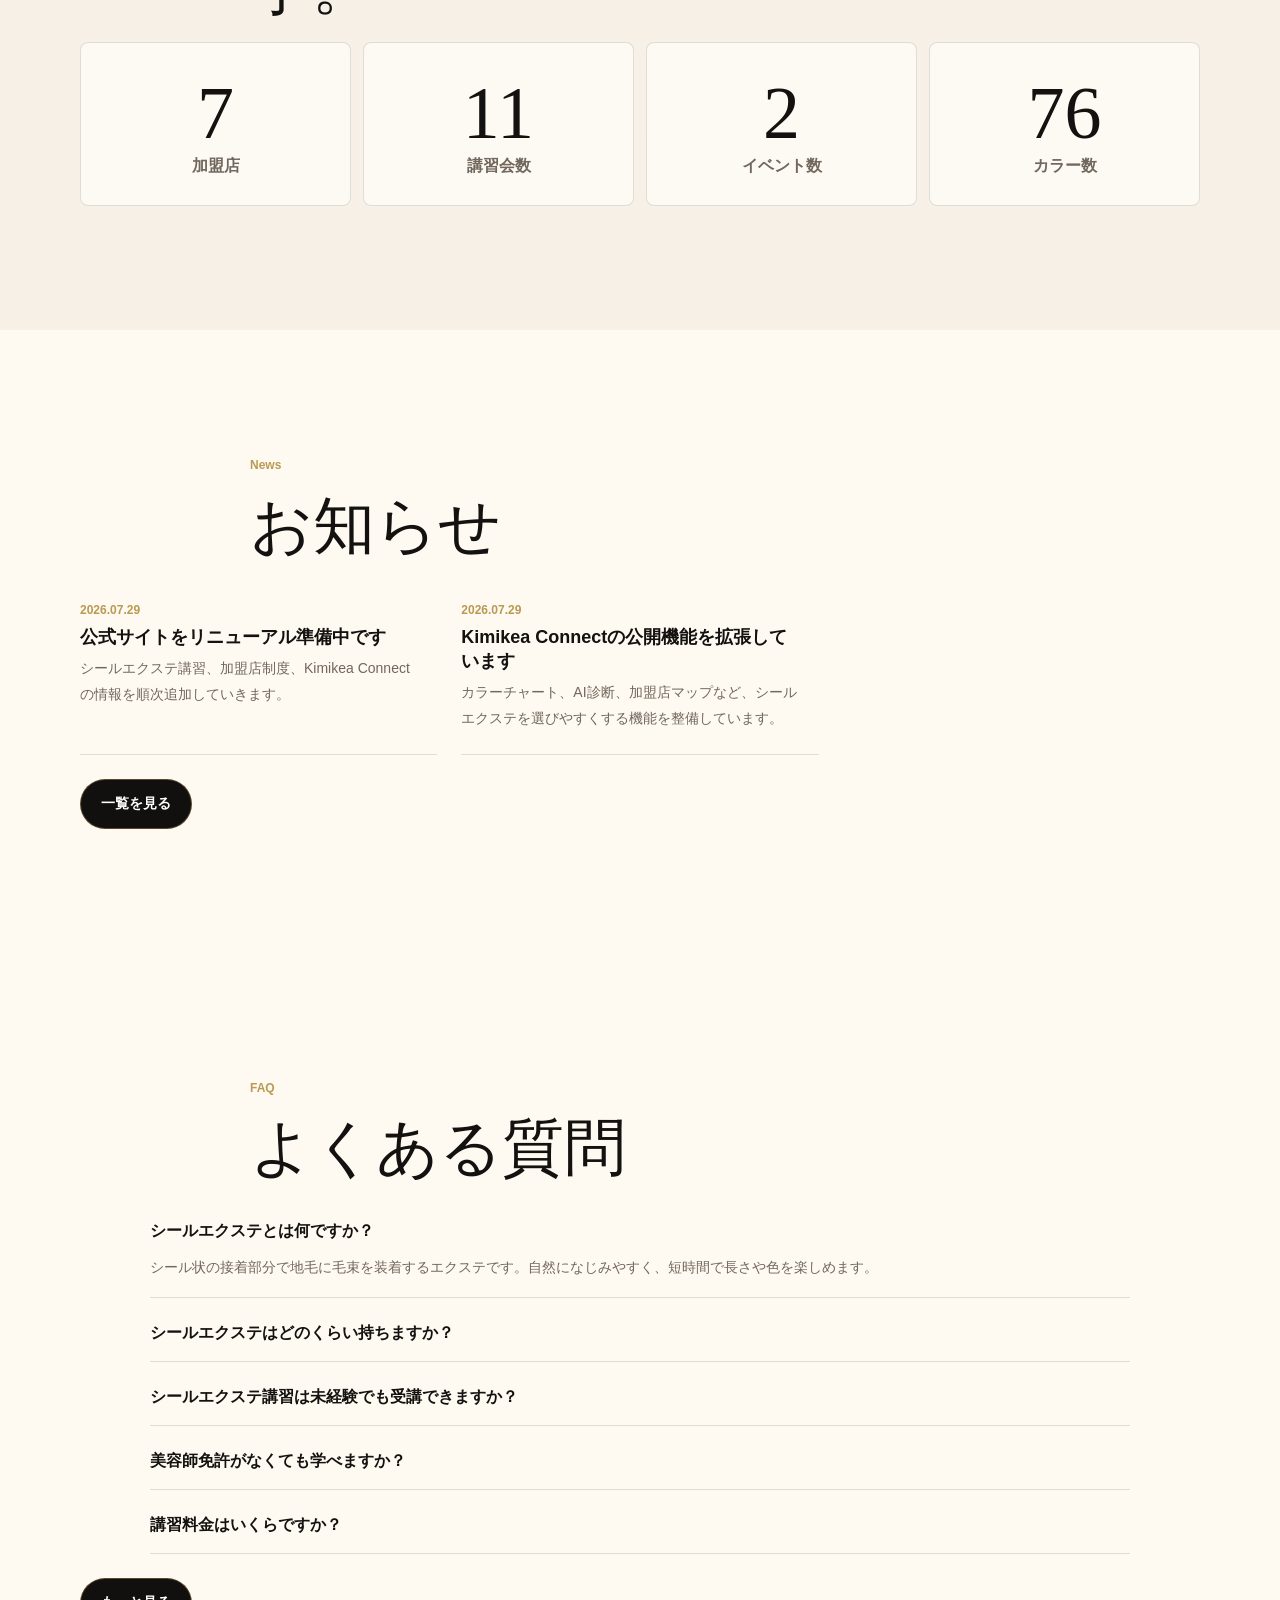
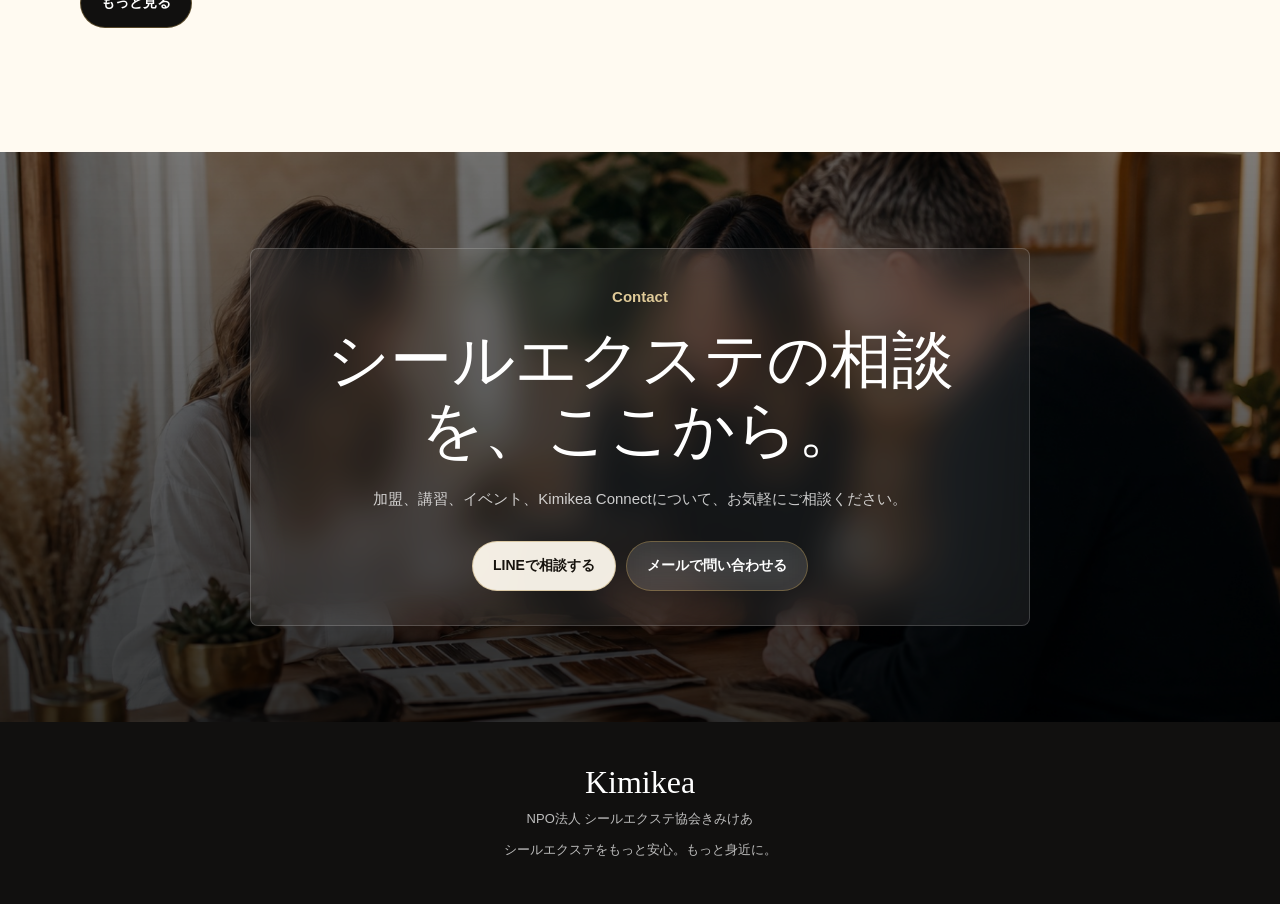
==== commit 81d76b93: "Use real Kimikea Connect salon images" ====
--- a/docs/index.html
+++ b/docs/index.html
@@ -49,7 +49,7 @@
     ]
   }
   </script>
-  <script src="./site.js?v=20260729-shop-images-3" defer></script>
+  <script src="./site.js?v=20260729-real-shop-images-1" defer></script>
 </head>
 <body>
   <a class="skip-link" href="#main">本文へ移動</a>
--- a/docs/style.css
+++ b/docs/style.css
@@ -669,6 +669,21 @@
   transition: transform 1.05s ease, filter .35s ease;
 }
 
+.shop-photo-missing {
+  display: grid;
+  min-height: clamp(230px, 54vw, 320px);
+  place-items: center;
+  padding: 28px;
+  color: rgba(67,50,34,.68);
+  font-size: 13px;
+  font-weight: 800;
+  letter-spacing: .08em;
+  background:
+    linear-gradient(135deg, rgba(255,255,255,.88), rgba(224,202,150,.2)),
+    repeating-linear-gradient(135deg, rgba(190,154,82,.08) 0 1px, transparent 1px 12px),
+    #efe7dc;
+}
+
 .shop-card:hover .shop-photo img {
   transform: scale(1.035);
   filter: saturate(1.04) contrast(1.02);
@@ -1393,6 +1408,10 @@
     height: 260px;
   }
 
+  .shop-photo-missing {
+    min-height: 260px;
+  }
+
   .choice-grid {
     grid-template-columns: repeat(2, minmax(0, 1fr));
   }
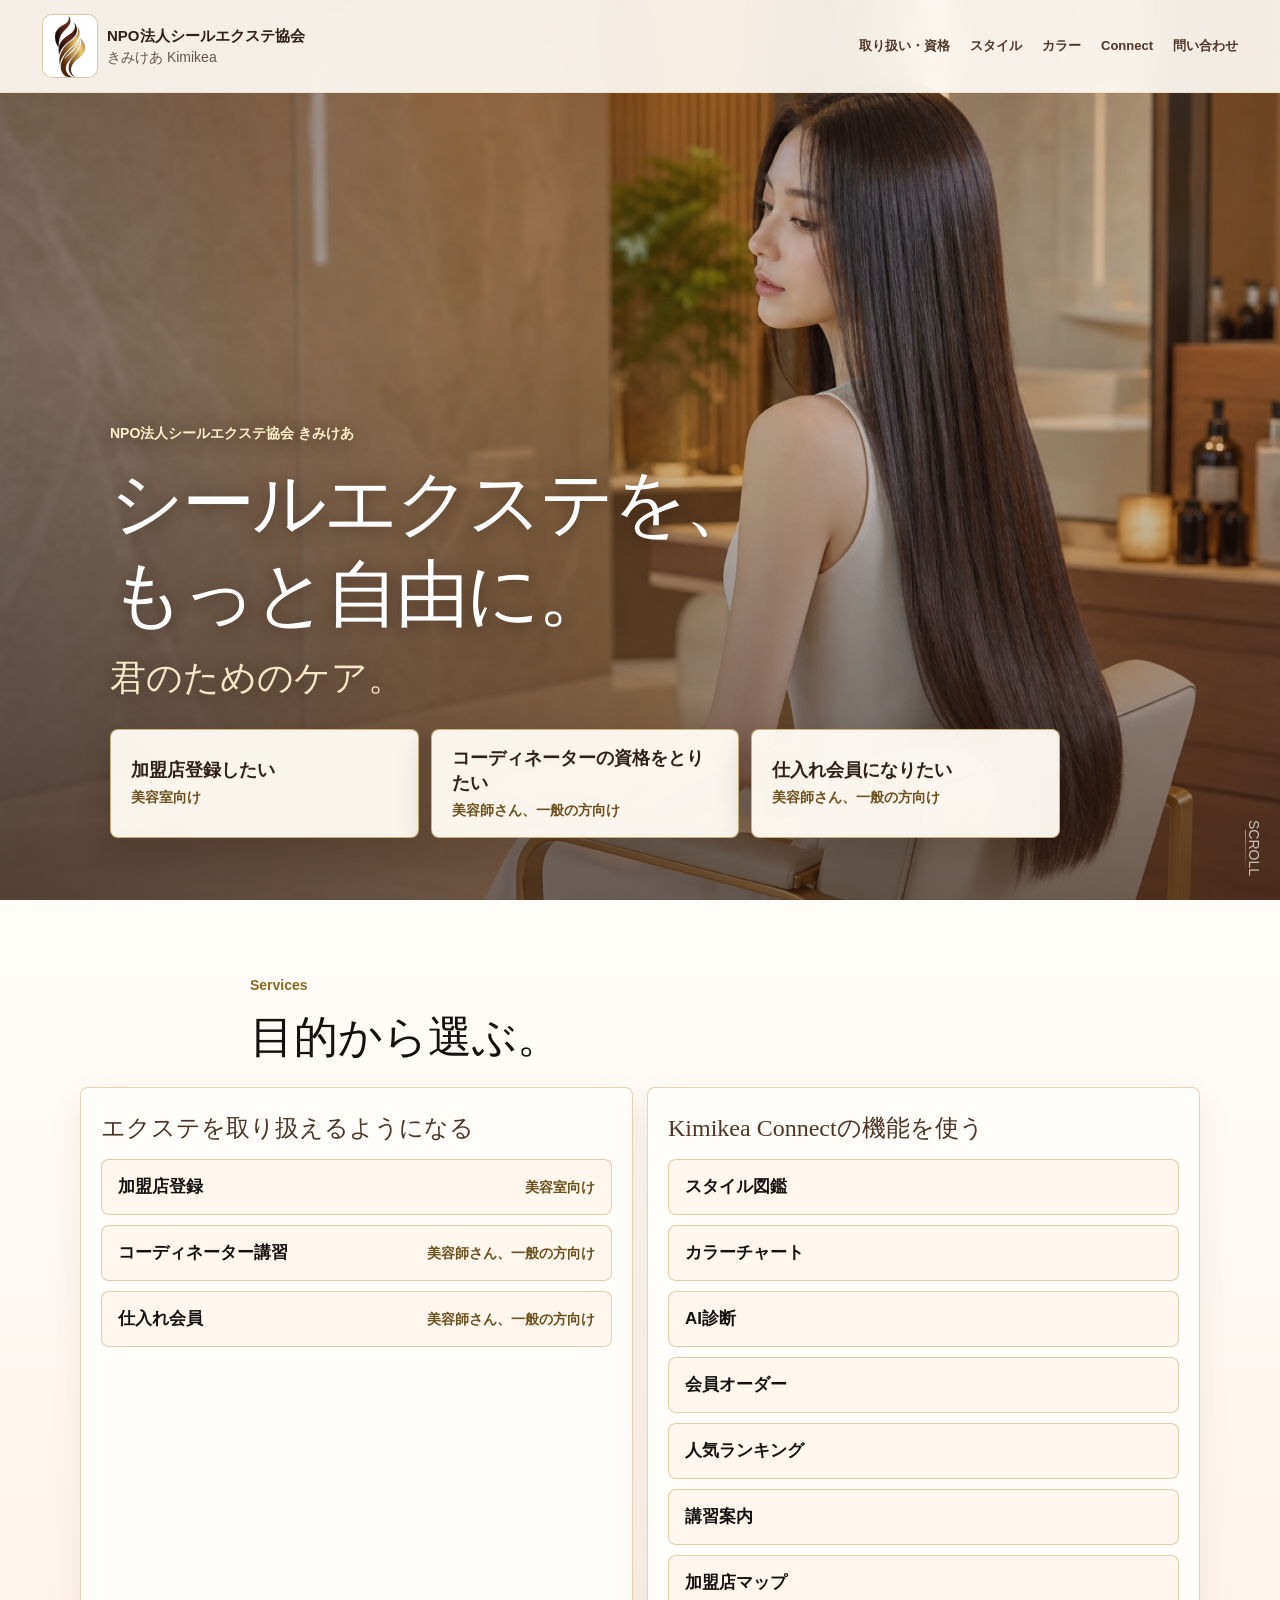
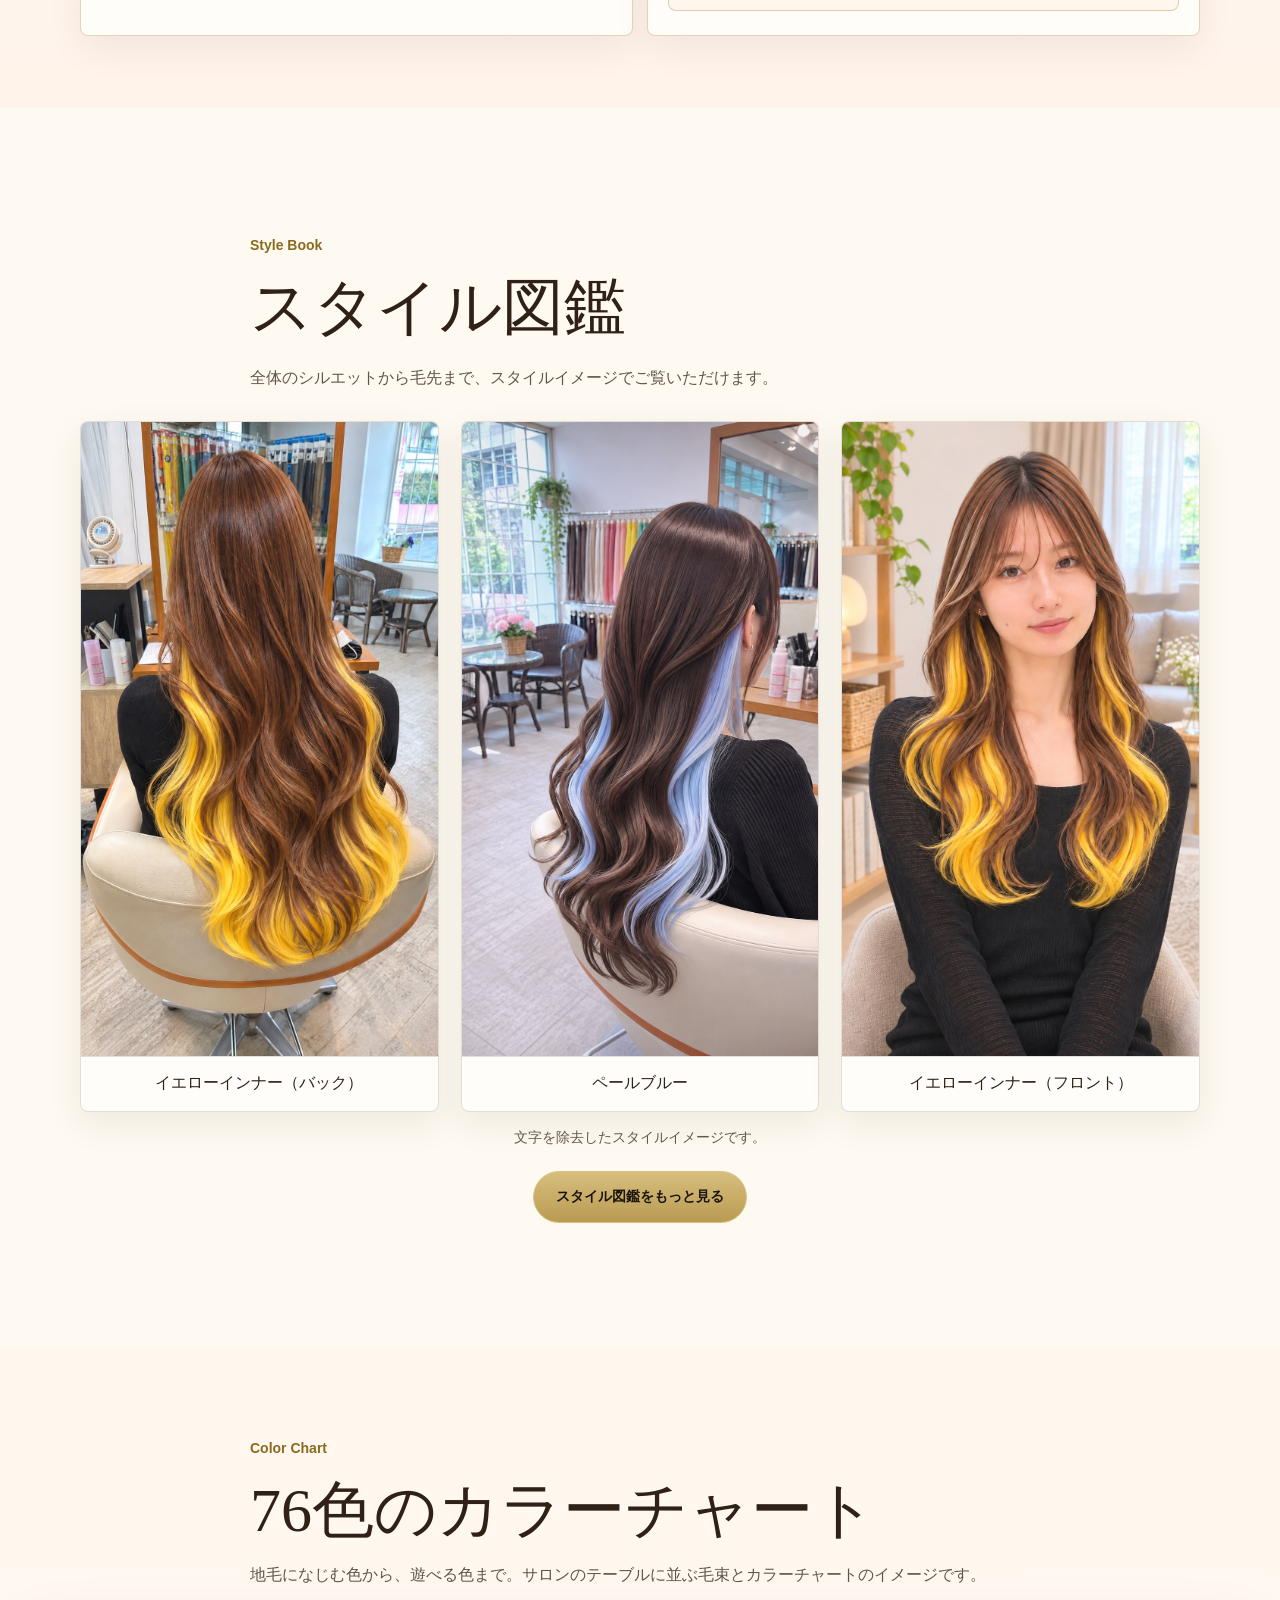
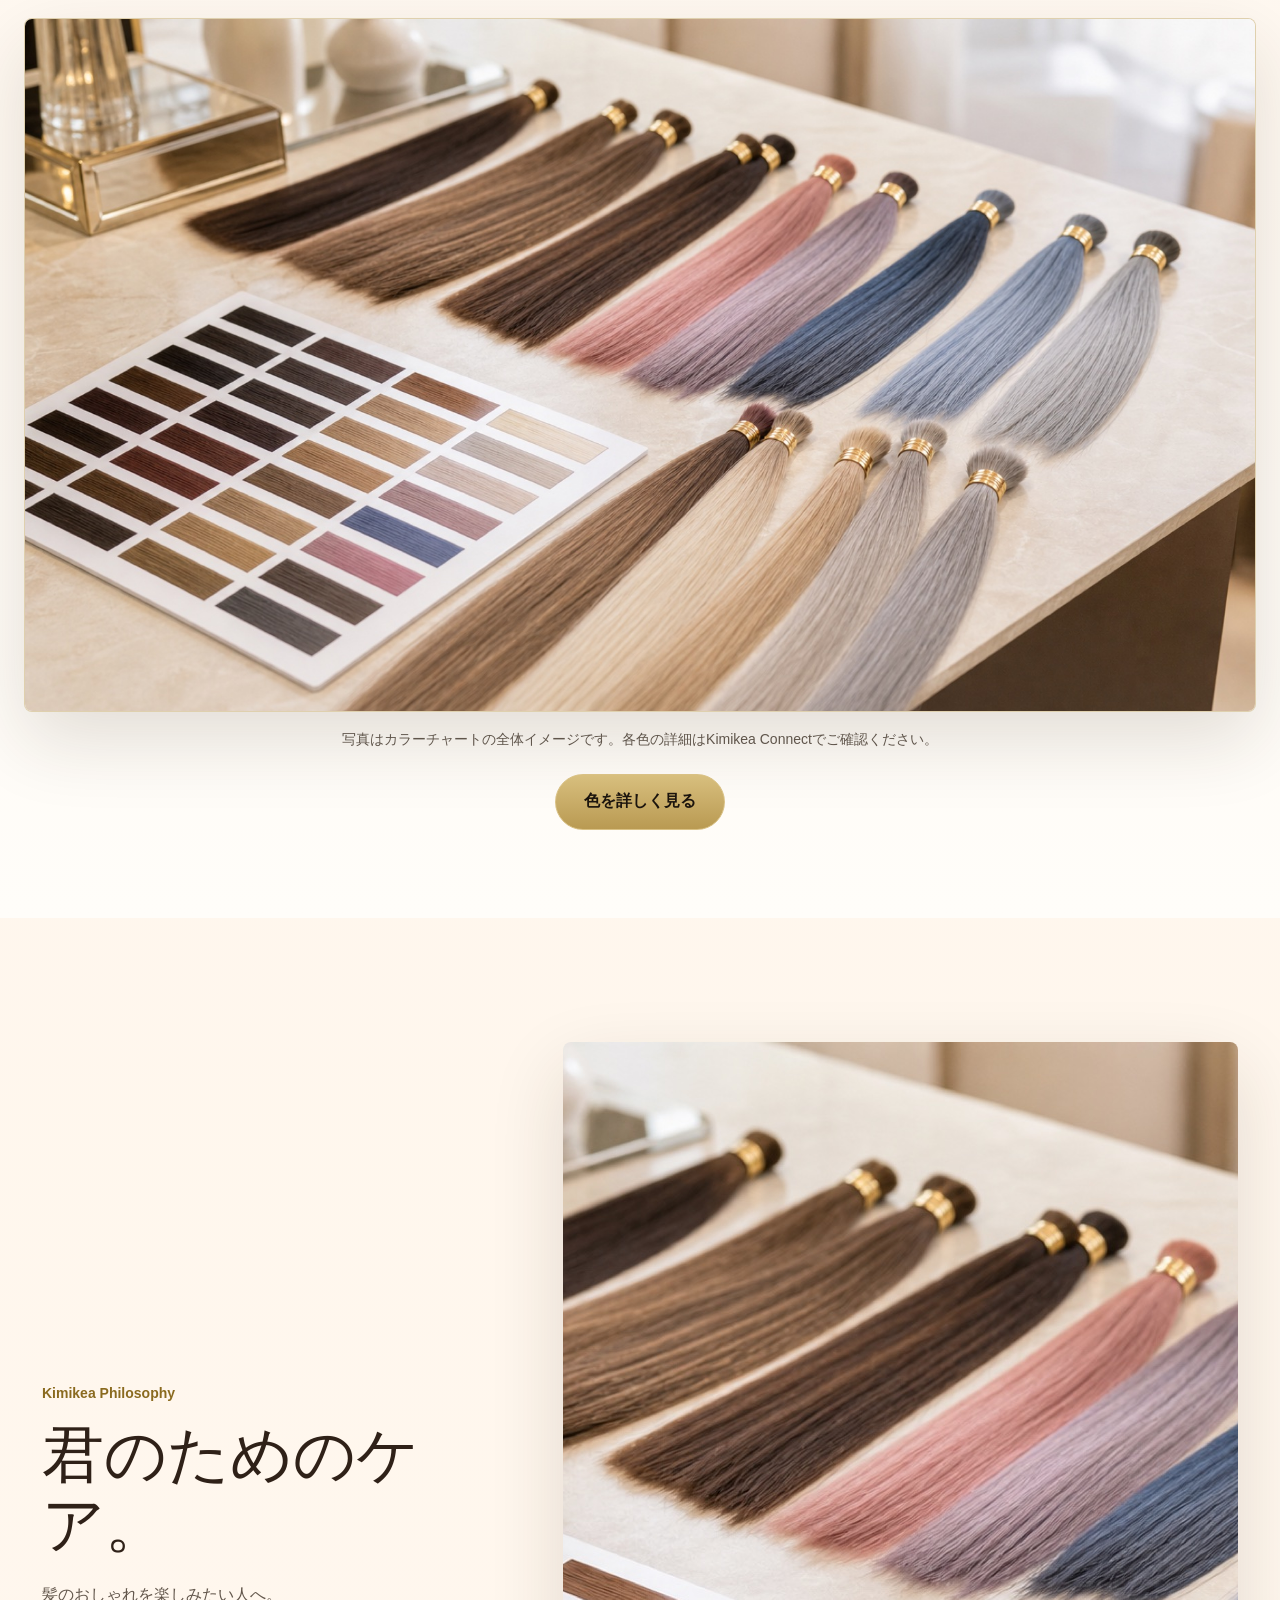
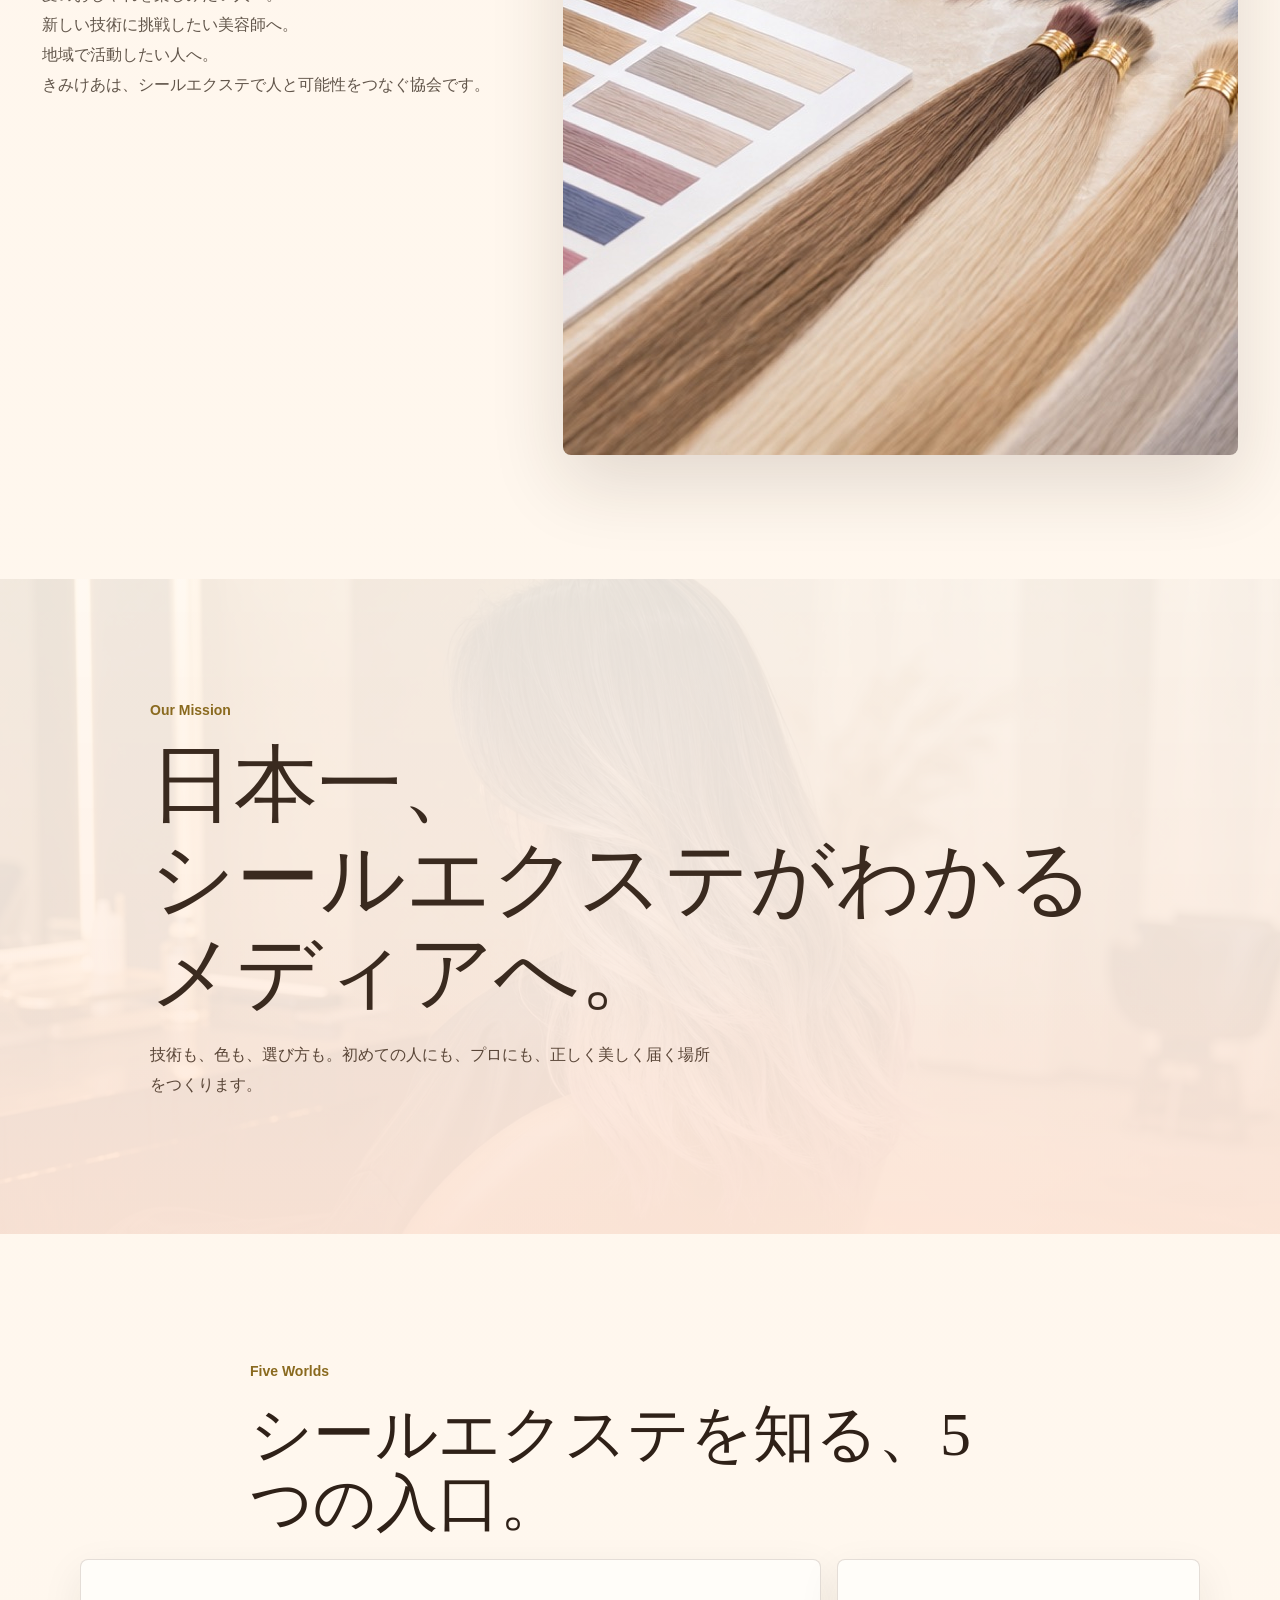
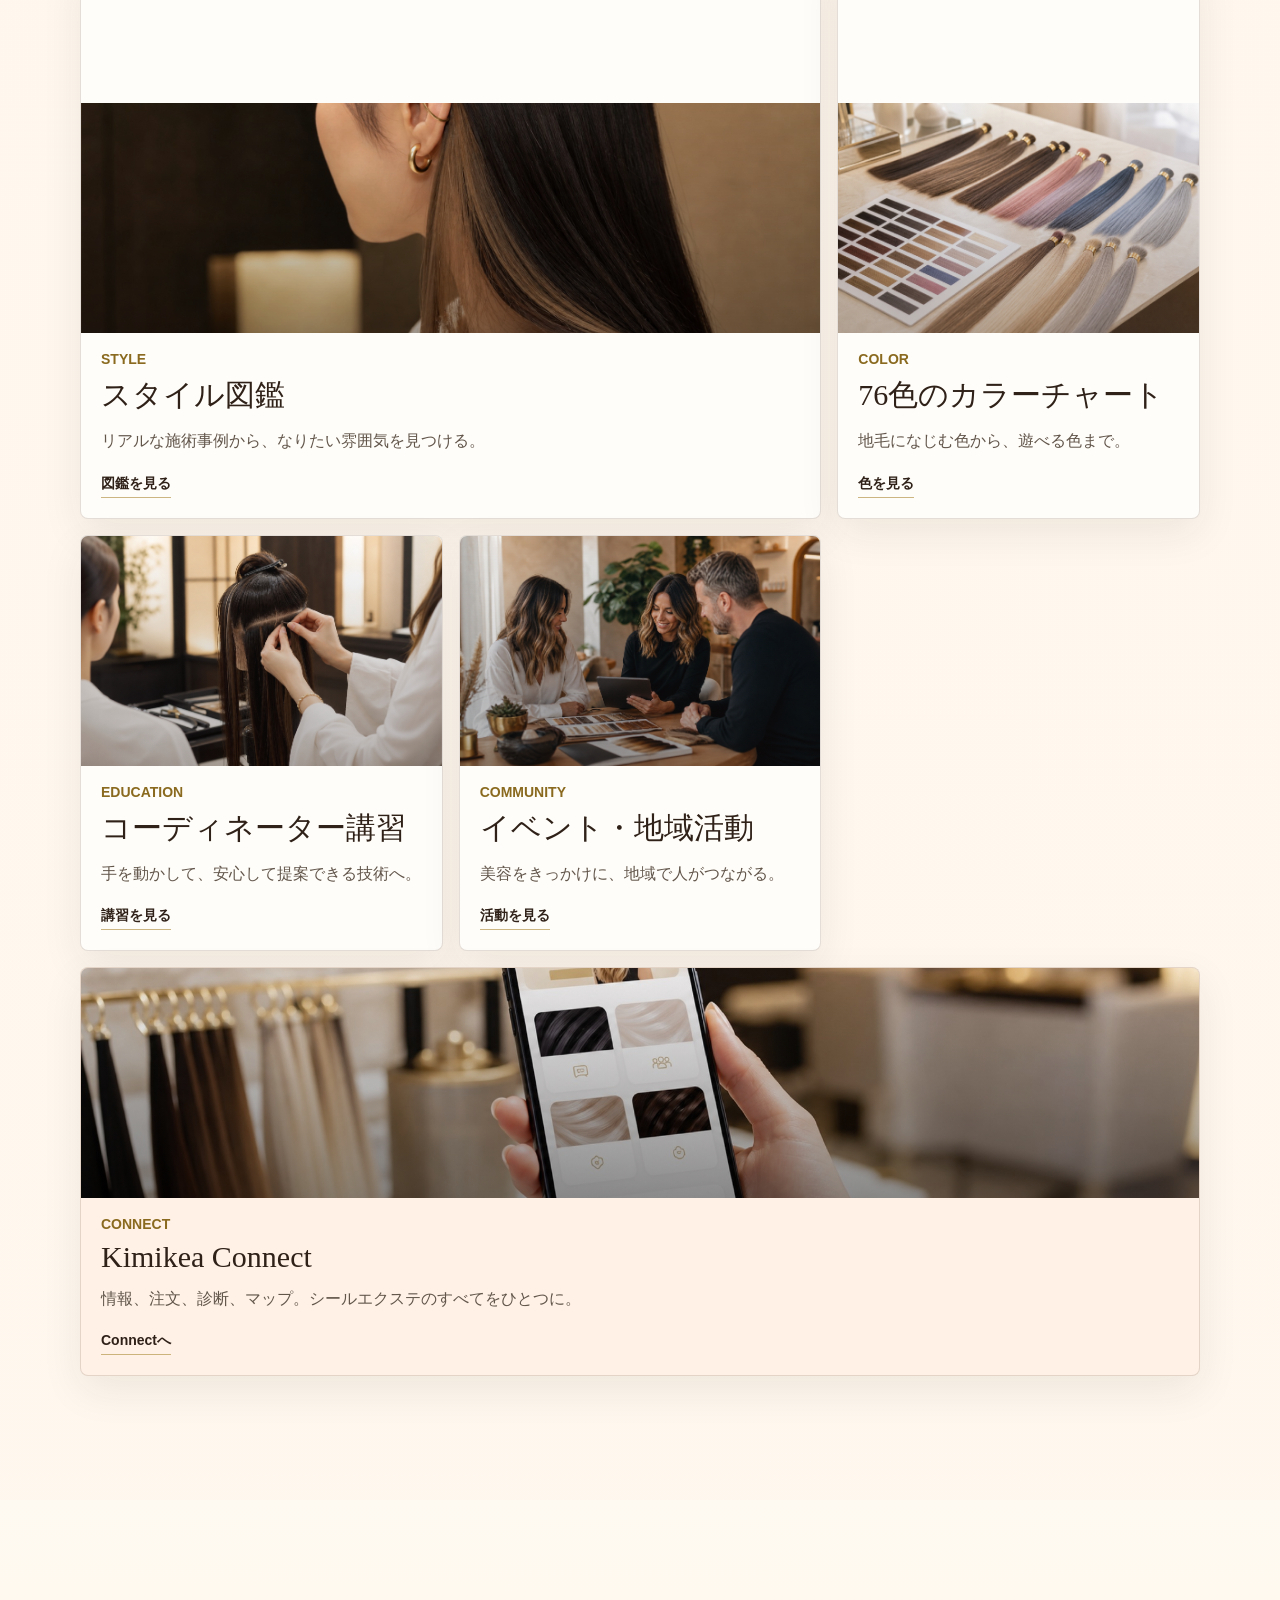
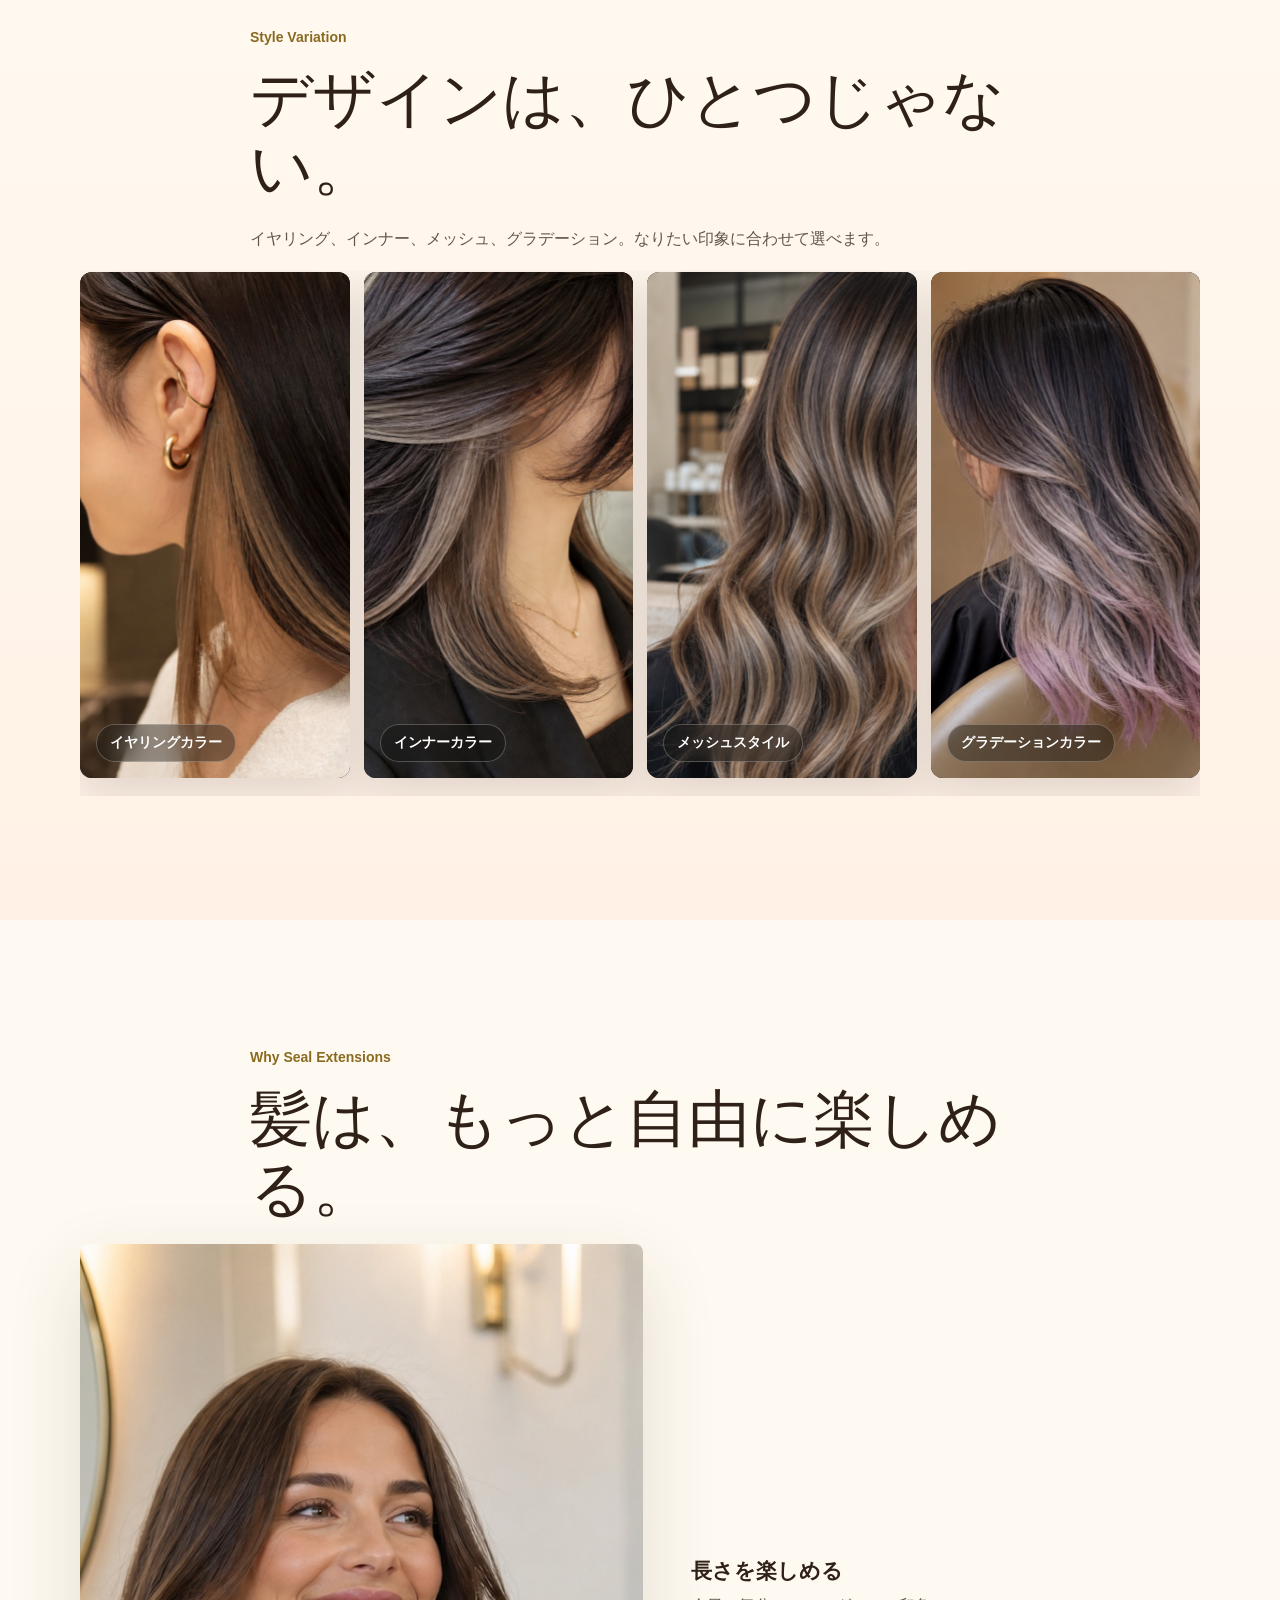
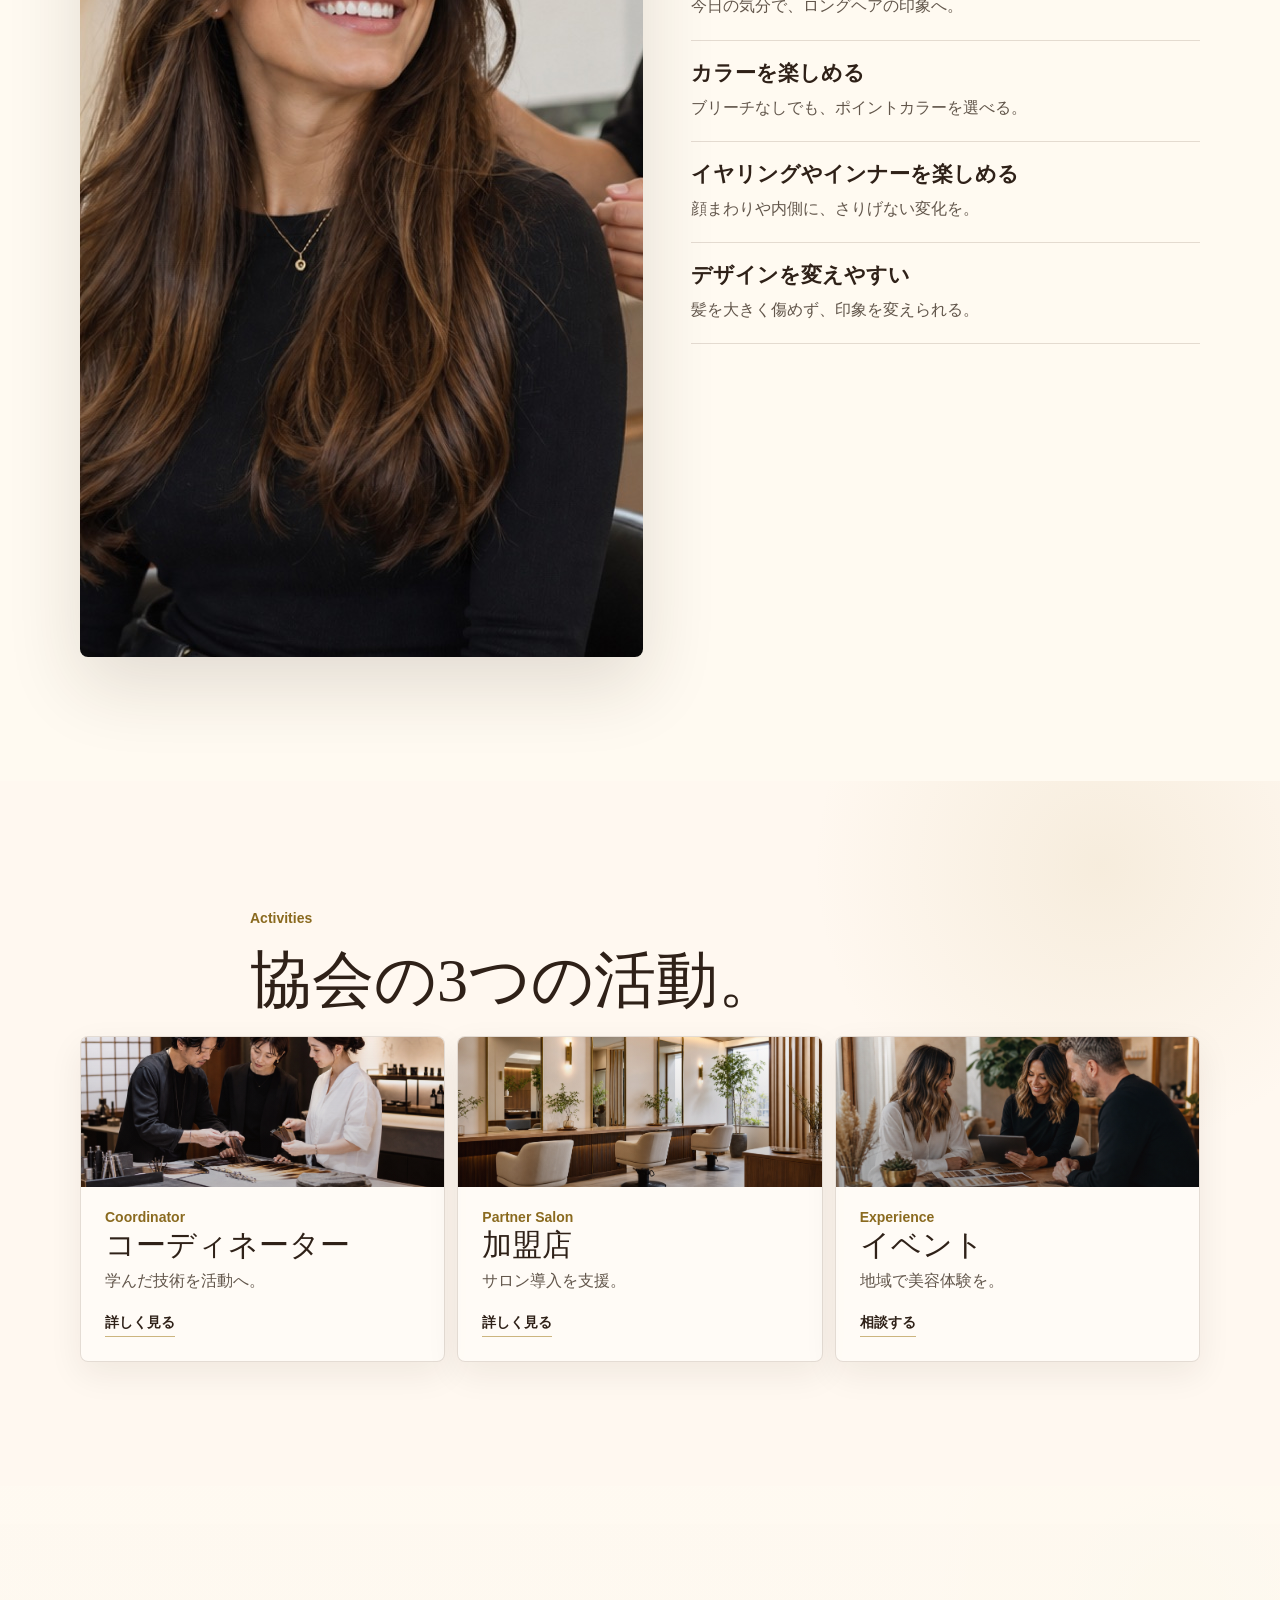
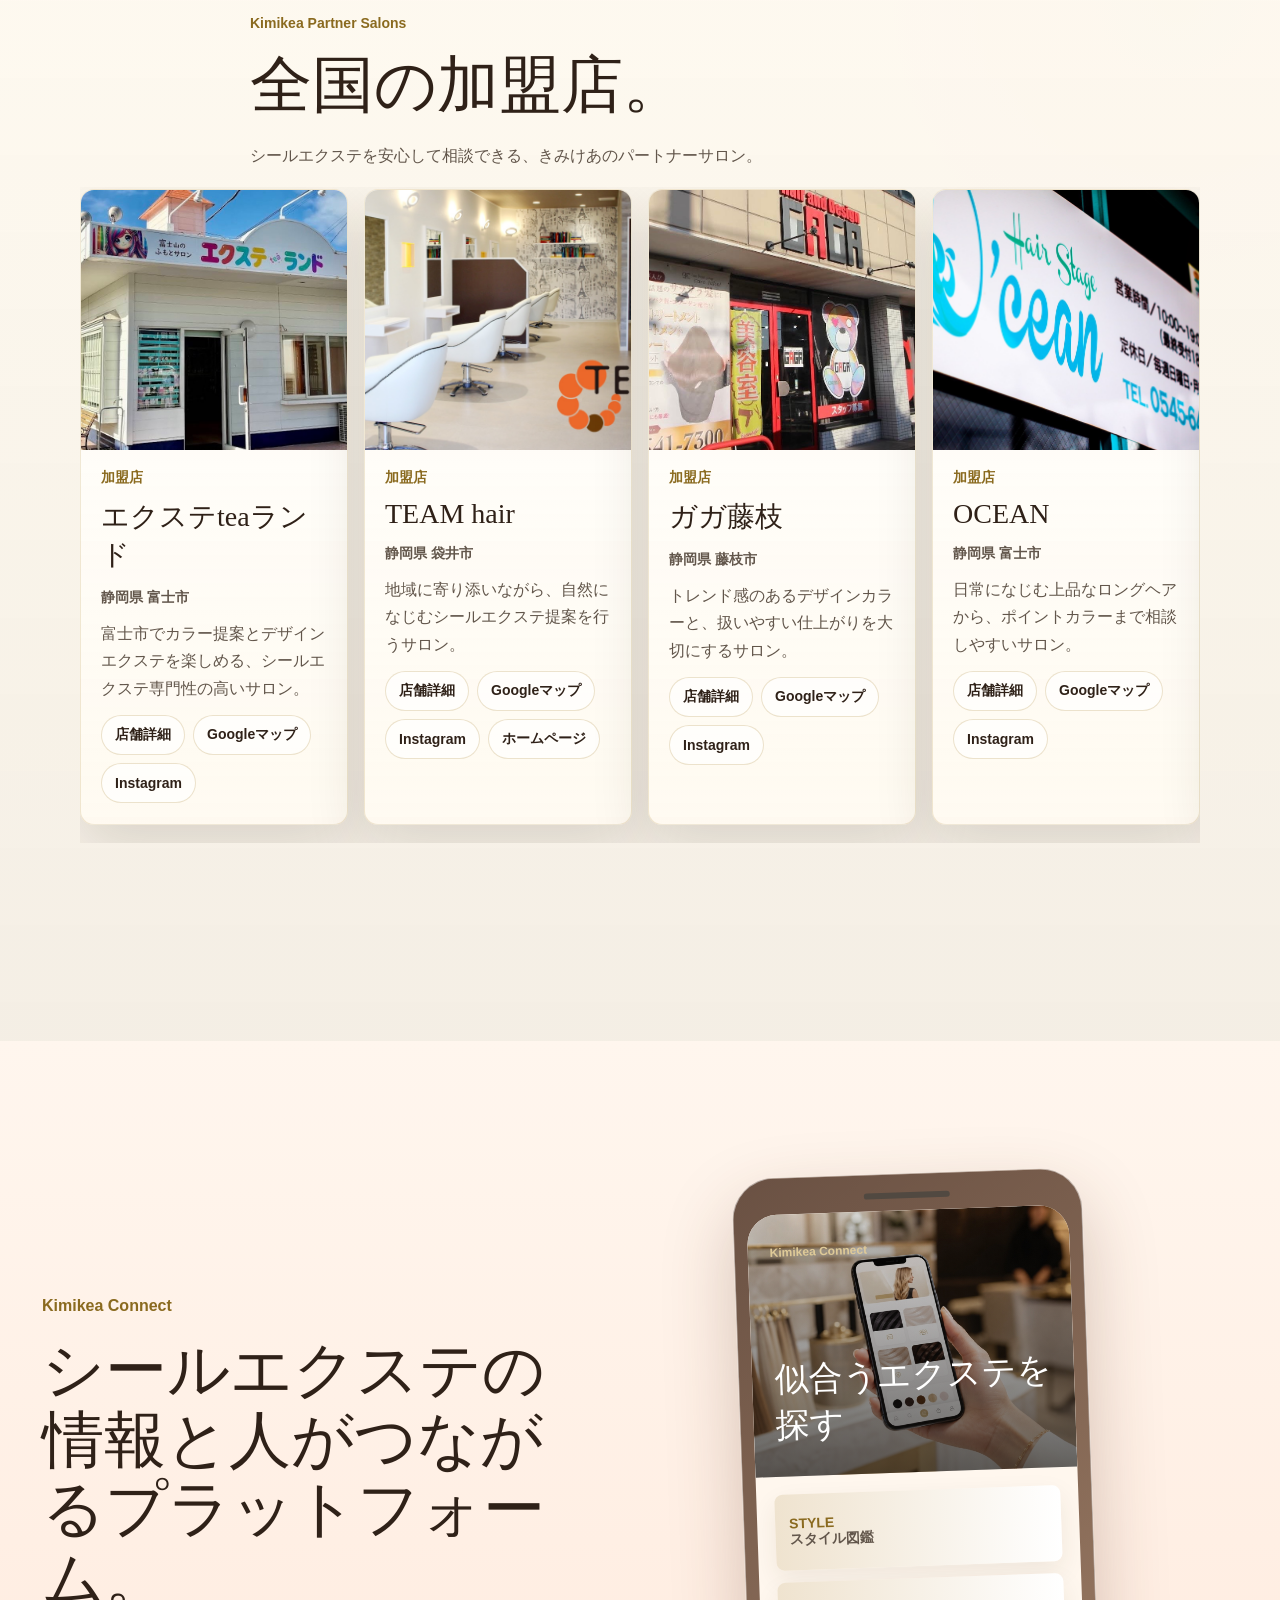
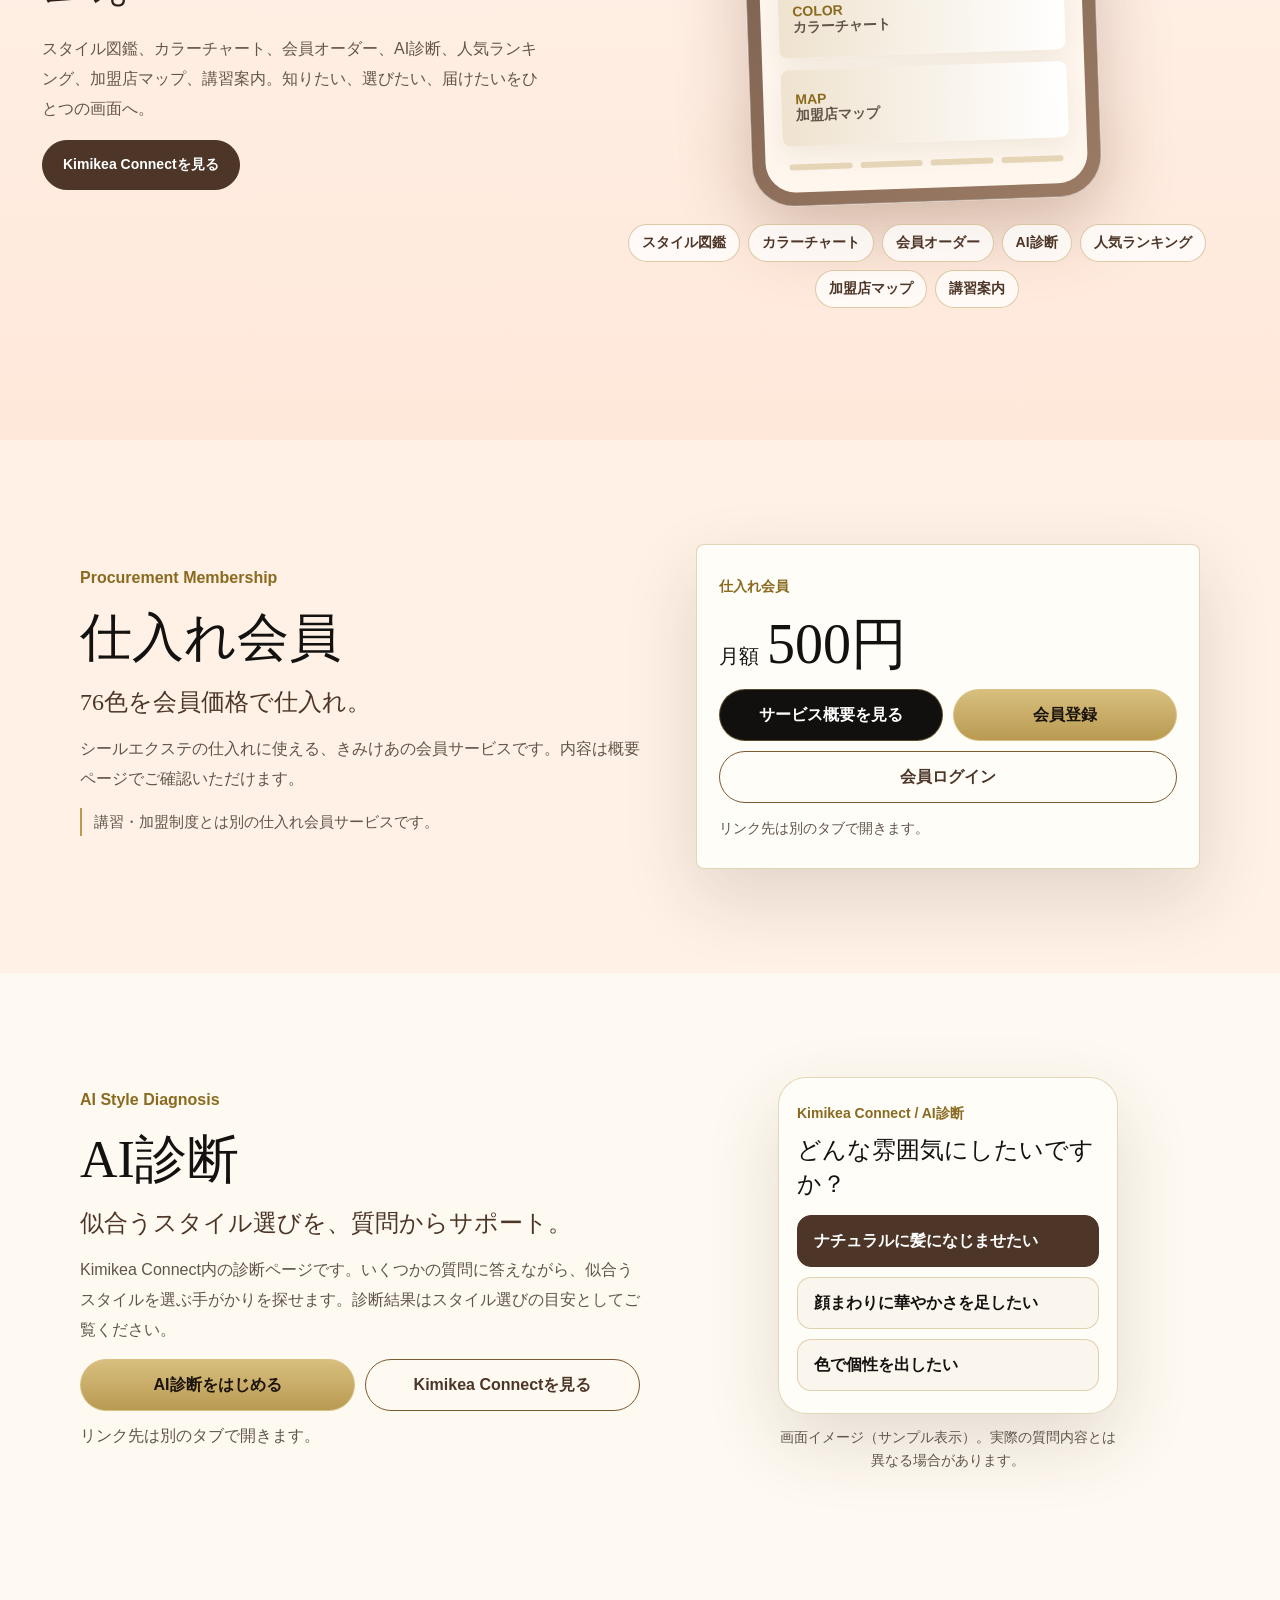
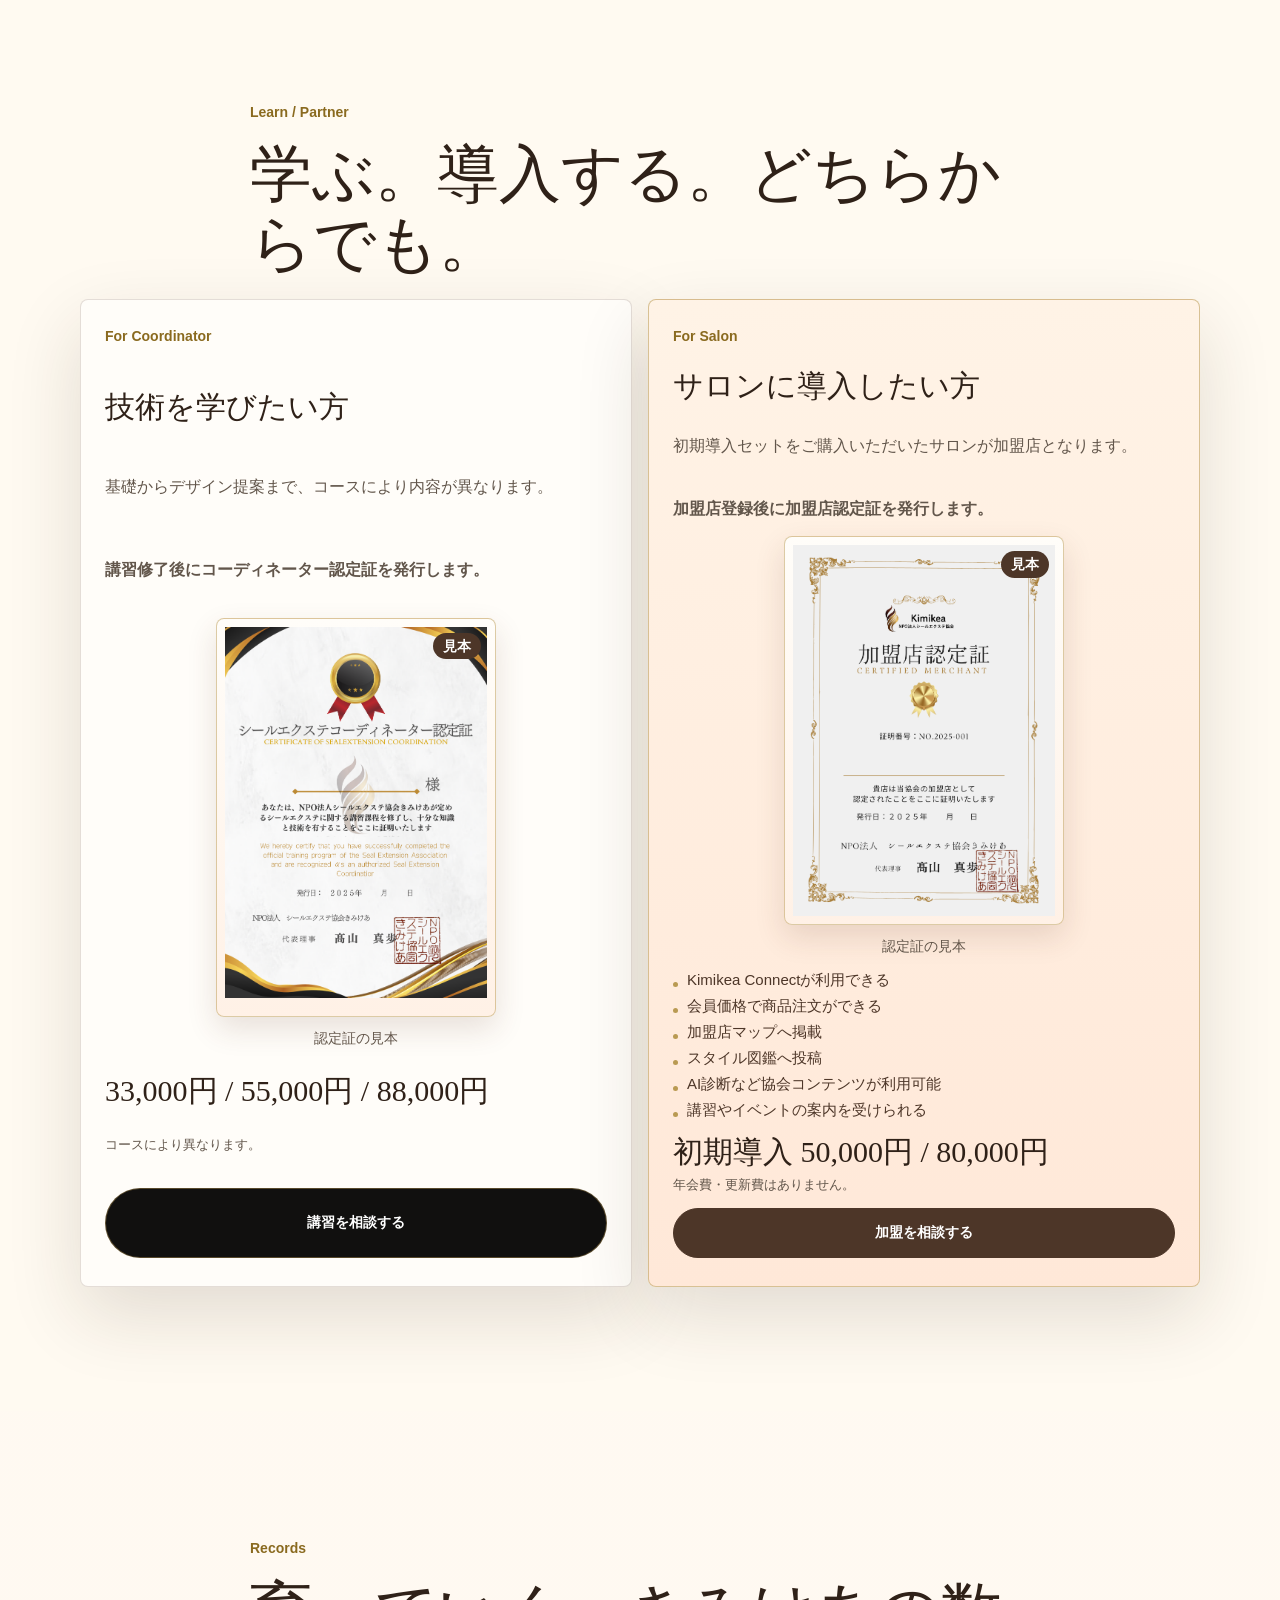
==== commit 78f50578: "Publish approved Kimikea homepage with audience labels and SEO metadata" ====
--- a/docs/index.html
+++ b/docs/index.html
@@ -4,11 +4,10 @@
   <meta charset="UTF-8">
   <meta name="viewport" content="width=device-width, initial-scale=1, viewport-fit=cover">
   <meta name="theme-color" content="#f6f1e8">
-  <meta name="color-scheme" content="light dark">
+  <meta name="color-scheme" content="light">
   <meta name="format-detection" content="telephone=no">
-  <title>NPO法人シールエクステ協会きみけあ | 日本一シールエクステがわかる公式サイト</title>
-  <meta name="description" content="NPO法人シールエクステ協会きみけあ公式サイト。シールエクステ講習、資格認定、加盟店支援、Kimikea Connect、カラーチャート、AI診断を通じて、シールエクステをもっと自由で安心できる美容文化にします。">
-  <meta name="keywords" content="シールエクステ,シールエクステ講習,シールエクステ協会,シールエクステ資格,シールエクステ加盟店,シールエクステ導入,シールエクステカラー,エクステ講習,エクステ導入,エクステ資格">
+  <title>NPO法人シールエクステ協会きみけあ｜シールエクステ講習・資格・加盟店・仕入れ</title>
+  <meta name="description" content="NPO法人シールエクステ協会きみけあ公式サイト。美容師さん・一般の方向けのシールエクステ講習・資格認定、美容室向け加盟店登録、月額500円の仕入れ会員、76色のカラーチャート、AI診断をご案内します。">
   <link rel="canonical" href="https://boss-team1129.github.io/kimikea-official-site/">
   <link rel="manifest" href="./manifest.webmanifest">
   <link rel="apple-touch-icon" sizes="180x180" href="./apple-touch-icon.png">
@@ -17,19 +16,29 @@
   <meta property="og:type" content="website">
   <meta property="og:locale" content="ja_JP">
   <meta property="og:site_name" content="NPO法人シールエクステ協会きみけあ">
-  <meta property="og:title" content="シールエクステを、もっと自由に。">
-  <meta property="og:description" content="日本一シールエクステがわかるメディアを目指す、NPO法人シールエクステ協会きみけあ公式サイト。">
+  <meta property="og:title" content="NPO法人シールエクステ協会きみけあ｜シールエクステ講習・資格・加盟店・仕入れ">
+  <meta property="og:description" content="NPO法人シールエクステ協会きみけあ公式サイト。美容師さん・一般の方向けのシールエクステ講習・資格認定、美容室向け加盟店登録、月額500円の仕入れ会員、76色のカラーチャート、AI診断をご案内します。">
   <meta property="og:url" content="https://boss-team1129.github.io/kimikea-official-site/">
   <meta property="og:image" content="https://boss-team1129.github.io/kimikea-official-site/assets/hero-main.jpg">
   <meta name="twitter:card" content="summary_large_image">
   <link rel="preload" as="image" href="./assets/hero-main.jpg" fetchpriority="high">
-  <link rel="stylesheet" href="./style.css?v=20260729-shop-images-3">
+  <link rel="stylesheet" href="./style.css?v=20261126-public-1">
   <script type="application/ld+json">
   {
     "@context": "https://schema.org",
     "@type": "NGO",
-    "name": "NPO法人シールエクステ協会きみけあ",
-    "alternateName": "Kimikea",
+    "name": "NPO法人シールエクステ協会",
+    "alternateName": ["きみけあ", "Kimikea"],
+    "logo": "https://boss-team1129.github.io/kimikea-official-site/assets/association-logo.png",
+    "telephone": "0545-67-7721",
+    "address": {
+      "@type": "PostalAddress",
+      "postalCode": "416-0944",
+      "addressCountry": "JP",
+      "addressRegion": "静岡県",
+      "addressLocality": "富士市",
+      "streetAddress": "横割2丁目2-27"
+    },
     "url": "https://boss-team1129.github.io/kimikea-official-site/",
     "description": "シールエクステ講習、資格認定、加盟店支援、イベント、Kimikea Connectを行うNPO法人。",
     "areaServed": "JP",
@@ -40,13 +49,10 @@
   <script type="application/ld+json">
   {
     "@context": "https://schema.org",
-    "@type": "FAQPage",
-    "mainEntity": [
-      {"@type":"Question","name":"シールエクステとは何ですか？","acceptedAnswer":{"@type":"Answer","text":"シール状の接着部分で地毛に毛束を装着するエクステです。自然になじみやすく、色や長さを短時間で楽しめます。"}},
-      {"@type":"Question","name":"シールエクステ講習は未経験でも受けられますか？","acceptedAnswer":{"@type":"Answer","text":"はい。きみけあでは未経験者にもわかりやすい基礎講習から、実践型のコースまで用意しています。"}},
-      {"@type":"Question","name":"加盟店になると何ができますか？","acceptedAnswer":{"@type":"Answer","text":"Kimikea Connect、会員価格の商品注文、加盟店マップ掲載、スタイル図鑑投稿、AI診断などの協会コンテンツ、講習やイベント案内を活用できます。"}},
-      {"@type":"Question","name":"Kimikea Connectとは何ですか？","acceptedAnswer":{"@type":"Answer","text":"スタイル図鑑、カラーチャート、AI診断、会員注文、人気ランキング、加盟店マップ、講習案内をまとめた協会専用アプリです。"}}
-    ]
+    "@type": "WebSite",
+    "name": "NPO法人シールエクステ協会きみけあ",
+    "url": "https://boss-team1129.github.io/kimikea-official-site/",
+    "inLanguage": "ja"
   }
   </script>
   <script src="./site.js?v=20260729-real-shop-images-1" defer></script>
@@ -55,15 +61,15 @@
   <a class="skip-link" href="#main">本文へ移動</a>
   <header class="site-header">
     <a class="brand" href="#top" aria-label="きみけあ公式サイトトップへ">
-      <span class="brand-mark">K</span>
-      <span><strong>Kimikea</strong><small>Seal Extension Association</small></span>
+      <span class='brand-emblem' aria-hidden='true'><img src='./assets/association-logo.png' alt='' width='240' height='135'></span>
+      <span class='brand-text'><strong>NPO法人シールエクステ協会</strong><small>きみけあ Kimikea</small></span>
     </a>
     <button class="menu-toggle" type="button" aria-controls="siteNav" aria-expanded="false">Menu</button>
     <nav id="siteNav" class="site-nav" aria-label="主要メニュー">
-      <a href="#brand-message">理念</a>
-      <a href="#world">世界観</a>
+      <a href="#services">取り扱い・資格</a>
+      <a href="#style-gallery">スタイル</a>
+      <a href="#color-chart">カラー</a>
       <a href="#connect">Connect</a>
-      <a href="#learn-partner">講習・加盟</a>
       <a href="#contact">問い合わせ</a>
     </nav>
   </header>
@@ -74,11 +80,70 @@
         <img src="./assets/hero-main.jpg" alt="高級感のある美容室で、艶のあるロングヘアをまとった女性" width="1800" height="1013" fetchpriority="high">
       </div>
       <div class="hero-copy reveal">
-        <p class="eyebrow">Seal Extension Association</p>
+        <p class='eyebrow'>NPO法人シールエクステ協会 きみけあ</p>
         <h1>シールエクステを、<br>もっと自由に。</h1>
-        <p class="hero-lead">君のためのケア。</p>
+        <p class='hero-lead'>君のためのケア。</p>
+        <div class='hero-actions'>
+          <a class='hero-choice' href='#salon-registration'><strong>加盟店登録したい</strong><small>美容室向け</small></a>
+          <a class='hero-choice' href='#coordinator-course'><strong>コーディネーターの資格をとりたい</strong><small>美容師さん、一般の方向け</small></a>
+          <a class='hero-choice' href='#membership'><strong>仕入れ会員になりたい</strong><small>美容師さん、一般の方向け</small></a>
+        </div>
       </div>
       <a class="scroll-cue" href="#brand-message" aria-label="次のセクションへ">SCROLL</a>
+    </section>
+
+    <section id='services' class='section hub-section' aria-labelledby='hub-title'>
+      <div class='section-head'><p class='section-kicker'>Services</p><h2 id='hub-title'>目的から選ぶ。</h2></div>
+      <div class='hub-grid hub-panels'>
+        <div class='hub-panel' role='group' aria-labelledby='hub-panel-handle'>
+          <h3 id='hub-panel-handle'>エクステを取り扱えるようになる</h3>
+          <ul class='hub-list'>
+            <li><a class='hub-link' href='#salon-registration'><strong>加盟店登録</strong><small>美容室向け</small></a></li>
+            <li><a class='hub-link' href='#coordinator-course'><strong>コーディネーター講習</strong><small>美容師さん、一般の方向け</small></a></li>
+            <li><a class='hub-link' href='#membership'><strong>仕入れ会員</strong><small>美容師さん、一般の方向け</small></a></li>
+          </ul>
+        </div>
+        <div class='hub-panel' role='group' aria-labelledby='hub-panel-connect'>
+          <h3 id='hub-panel-connect'>Kimikea Connectの機能を使う</h3>
+          <ul class='hub-list'>
+            <li><a class='hub-link' href='#style-gallery'><strong>スタイル図鑑</strong></a></li>
+            <li><a class='hub-link' href='#color-chart'><strong>カラーチャート</strong></a></li>
+            <li><a class='hub-link' href='#ai-diagnosis'><strong>AI診断</strong></a></li>
+            <li><a class='hub-link' href='https://boss-team1129.github.io/Kimikea-Connect/index.html?view=order' target='_blank' rel='noopener noreferrer'><strong>会員オーダー</strong><span class='visually-hidden'>（新しいタブで開きます）</span></a></li>
+            <li><a class='hub-link' href='https://boss-team1129.github.io/Kimikea-Connect/index.html?view=popular' target='_blank' rel='noopener noreferrer'><strong>人気ランキング</strong><span class='visually-hidden'>（新しいタブで開きます）</span></a></li>
+            <li><a class='hub-link' href='https://boss-team1129.github.io/Kimikea-Connect/index.html?view=academy' target='_blank' rel='noopener noreferrer'><strong>講習案内</strong><span class='visually-hidden'>（新しいタブで開きます）</span></a></li>
+            <li><a class='hub-link' href='https://boss-team1129.github.io/Kimikea-Connect/index.html?view=map' target='_blank' rel='noopener noreferrer'><strong>加盟店マップ</strong><span class='visually-hidden'>（新しいタブで開きます）</span></a></li>
+          </ul>
+        </div>
+      </div>
+    </section>
+
+    <section id="style-gallery" class="section style-gallery" aria-labelledby="style-gallery-title">
+      <div class="section-head">
+        <p class="section-kicker">Style Book</p>
+        <h2 id="style-gallery-title">スタイル図鑑</h2>
+        <p class="lead">全体のシルエットから毛先まで、スタイルイメージでご覧いただけます。</p>
+      </div>
+      <ul class="style-gallery__grid">
+        <li><figure class="style-gallery__item"><img src="./assets/style-yellow-back-clean.jpg" alt="イエローのインナーカラーを入れたヘアスタイルを後ろから見たスタイルイメージ" width="940" height="1672" loading="lazy"><figcaption>イエローインナー（バック）</figcaption></figure></li>
+        <li><figure class="style-gallery__item"><img src="./assets/style-pale-blue-clean.jpg" alt="ペールブルーのカラーを取り入れたヘアスタイルのスタイルイメージ" width="940" height="1672" loading="lazy"><figcaption>ペールブルー</figcaption></figure></li>
+        <li><figure class="style-gallery__item"><img src="./assets/style-yellow-front-clean.jpg" alt="イエローのインナーカラーを入れたヘアスタイルを正面から見たスタイルイメージ" width="940" height="1672" loading="lazy"><figcaption>イエローインナー（フロント）</figcaption></figure></li>
+      </ul>
+      <p class="style-gallery__note">文字を除去したスタイルイメージです。</p>
+      <div class="style-gallery__action">
+        <a class="button button-gold style-gallery__button" href="https://boss-team1129.github.io/Kimikea-Connect/index.html?view=stylebook" target="_blank" rel="noopener noreferrer">スタイル図鑑をもっと見る<span class="visually-hidden">（新しいタブで開きます）</span></a>
+      </div>
+    </section>
+
+    <section id="color-chart" class="section color-chart-section" aria-labelledby="color-chart-title">
+      <div class="section-head">
+        <p class="section-kicker">Color Chart</p>
+        <h2 id="color-chart-title">76色のカラーチャート</h2>
+        <p class="lead">地毛になじむ色から、遊べる色まで。サロンのテーブルに並ぶ毛束とカラーチャートのイメージです。</p>
+      </div>
+      <figure class="color-chart-figure"><img src="./assets/color-chart.jpg" alt="サロンのテーブルに置かれたシールエクステの毛束とカラーチャートの全体イメージ" width="1800" height="1013" loading="lazy"></figure>
+      <p class="color-chart-note">写真はカラーチャートの全体イメージです。各色の詳細はKimikea Connectでご確認ください。</p>
+      <div class="color-chart-action"><a class="button button-gold" href="https://boss-team1129.github.io/Kimikea-Connect/index.html?view=color-chart" target="_blank" rel="noopener noreferrer">色を詳しく見る<span class="visually-hidden">（新しいタブで開きます）</span></a></div>
     </section>
 
     <section id="brand-message" class="brand-message">
@@ -254,24 +319,90 @@
       </div>
     </section>
 
+    <section id='membership' class='section service-section membership-section' aria-labelledby='membership-title'>
+      <div class='service-grid'>
+        <div class='service-copy'>
+          <p class='section-kicker'>Procurement Membership</p>
+          <h2 id='membership-title'>仕入れ会員</h2>
+          <p class='service-lead'>76色を会員価格で仕入れ。</p>
+          <p>シールエクステの仕入れに使える、きみけあの会員サービスです。内容は概要ページでご確認いただけます。</p>
+          <p class='service-note'>講習・加盟制度とは別の仕入れ会員サービスです。</p>
+        </div>
+        <div class='price-card'>
+          <p class='price-label'>仕入れ会員</p>
+          <p class='price'><span>月額</span><strong>500円</strong></p>
+          <div class='button-row'>
+            <a class='button button-dark' href='https://kimikea.team-hair.jp/' target='_blank' rel='noopener noreferrer'>サービス概要を見る<span class='visually-hidden'>（新しいタブで開きます）</span></a>
+            <a class='button button-gold' href='https://kimikea.team-hair.jp/register' target='_blank' rel='noopener noreferrer'>会員登録<span class='visually-hidden'>（新しいタブで開きます）</span></a>
+            <a class='button button-outline' href='https://kimikea.team-hair.jp/login' target='_blank' rel='noopener noreferrer'>会員ログイン<span class='visually-hidden'>（新しいタブで開きます）</span></a>
+          </div>
+          <p class='ext-note'>リンク先は別のタブで開きます。</p>
+        </div>
+      </div>
+    </section>
+
+    <section id='ai-diagnosis' class='section service-section ai-section' aria-labelledby='ai-title'>
+      <div class='service-grid'>
+        <div class='service-copy'>
+          <p class='section-kicker'>AI Style Diagnosis</p>
+          <h2 id='ai-title'>AI診断</h2>
+          <p class='service-lead'>似合うスタイル選びを、質問からサポート。</p>
+          <p>Kimikea Connect内の診断ページです。いくつかの質問に答えながら、似合うスタイルを選ぶ手がかりを探せます。診断結果はスタイル選びの目安としてご覧ください。</p>
+          <div class='button-row'>
+            <a class='button button-gold' href='https://boss-team1129.github.io/Kimikea-Connect/ai-diagnosis/' target='_blank' rel='noopener noreferrer'>AI診断をはじめる<span class='visually-hidden'>（新しいタブで開きます）</span></a>
+            <a class='button button-outline' href='https://boss-team1129.github.io/Kimikea-Connect/' target='_blank' rel='noopener noreferrer'>Kimikea Connectを見る<span class='visually-hidden'>（新しいタブで開きます）</span></a>
+          </div>
+          <p class='ext-note'>リンク先は別のタブで開きます。</p>
+        </div>
+        <figure class='ai-visual'>
+          <div class='ai-screen' role='img' aria-label='AI診断の画面イメージ（サンプル）。質問の例と3つの選択肢が並んでいます。'>
+            <p class='ai-screen-head'>Kimikea Connect / AI診断</p>
+            <p class='ai-question'>どんな雰囲気にしたいですか？</p>
+            <ul class='ai-options'>
+              <li>ナチュラルに髪になじませたい</li>
+              <li>顔まわりに華やかさを足したい</li>
+              <li>色で個性を出したい</li>
+            </ul>
+          </div>
+          <figcaption>画面イメージ（サンプル表示）。実際の質問内容とは異なる場合があります。</figcaption>
+        </figure>
+      </div>
+    </section>
+
     <section id="learn-partner" class="section choice-section">
       <div class="section-head reveal">
         <p class="section-kicker">Learn / Partner</p>
         <h2>学ぶ。導入する。どちらからでも。</h2>
       </div>
       <div class="choice-grid">
-        <article class="choice-card reveal">
+        <article id="coordinator-course" class="choice-card reveal">
           <span>For Coordinator</span>
           <h3>技術を学びたい方</h3>
           <p>基礎からデザイン提案まで、コースにより内容が異なります。</p>
+          <p class="certificate-lead">講習修了後にコーディネーター認定証を発行します。</p>
+          <figure class="certificate-figure">
+            <a class="certificate-link" href="./assets/coordinator-certificate.png" target="_blank" rel="noopener noreferrer" aria-label="コーディネーター認定証の見本を原寸で開く（新しいタブで開きます）">
+              <span class="certificate-badge" aria-hidden="true">見本</span>
+              <img src="./assets/coordinator-certificate.png" alt="コーディネーター認定証の見本" width="1414" height="2000" loading="lazy">
+            </a>
+            <figcaption>認定証の見本</figcaption>
+          </figure>
           <strong>33,000円 / 55,000円 / 88,000円</strong>
           <small>コースにより異なります。</small>
           <a class="button button-dark" href="#contact">講習を相談する</a>
         </article>
-        <article class="choice-card dark reveal">
+        <article id="salon-registration" class="choice-card dark reveal">
           <span>For Salon</span>
           <h3>サロンに導入したい方</h3>
           <p>初期導入セットをご購入いただいたサロンが加盟店となります。</p>
+          <p class="certificate-lead">加盟店登録後に加盟店認定証を発行します。</p>
+          <figure class="certificate-figure">
+            <a class="certificate-link" href="./assets/salon-certificate.png" target="_blank" rel="noopener noreferrer" aria-label="加盟店認定証の見本を原寸で開く（新しいタブで開きます）">
+              <span class="certificate-badge" aria-hidden="true">見本</span>
+              <img src="./assets/salon-certificate.png" alt="加盟店認定証の見本" width="1414" height="2000" loading="lazy">
+            </a>
+            <figcaption>認定証の見本</figcaption>
+          </figure>
           <ul class="choice-points">
             <li>Kimikea Connectが利用できる</li>
             <li>会員価格で商品注文ができる</li>
@@ -320,6 +451,9 @@
       </div>
       <div id="faqList" class="faq-list reveal" data-collapsed="true">
         <details open><summary>シールエクステとは何ですか？</summary><p>シール状の接着部分で地毛に毛束を装着するエクステです。自然になじみやすく、短時間で長さや色を楽しめます。</p></details>
+        <details><summary>月額500円の仕入れ会員と、講習・加盟店は何が違いますか？</summary><p>仕入れ会員は月額500円で、76色を会員価格で仕入れられる会員サービスです。講習（33,000円 / 55,000円 / 88,000円）や加盟店（初期導入50,000円 / 80,000円）の制度とは別のサービスで、費用もそれぞれ別です。</p></details>
+        <details><summary>AI診断はどこから始められますか？</summary><p>Kimikea ConnectのAI診断ページから始められます。スタイルを選ぶ手がかりとしてご利用ください。<a class='text-link' href='https://boss-team1129.github.io/Kimikea-Connect/ai-diagnosis/' target='_blank' rel='noopener noreferrer'>AI診断を開く（新しいタブ）</a></p></details>
+        <details><summary>香港のお客様向けのページはありますか？</summary><p>はい。繁體中文・English・日本語に対応した香港向け販売ページがあります。商品の単品購入のご案内で、国内の月額仕入れ会員とは別です。<a class='text-link' href='https://kimikea.team-hair.jp/hk/index.html' target='_blank' rel='noopener noreferrer'>香港向けページを開く（新しいタブ）</a></p></details>
         <details><summary>シールエクステはどのくらい持ちますか？</summary><p>髪質、生活習慣、ホームケアにより異なります。正しい装着とケアを行うことが大切です。</p></details>
         <details><summary>シールエクステ講習は未経験でも受講できますか？</summary><p>はい。基礎から学べるコースを用意しています。</p></details>
         <details><summary>美容師免許がなくても学べますか？</summary><p>講習の受講は可能です。実際の活動範囲は地域や提供形態に合わせて確認してください。</p></details>
@@ -332,7 +466,7 @@
         <details><summary>シールエクステ導入は小規模サロンでもできますか？</summary><p>可能です。少人数でも導入しやすいよう、注文や提案をKimikea Connectで支援します。</p></details>
         <details><summary>加盟店マップには掲載されますか？</summary><p>公開条件を満たした加盟店は、Kimikea Connectの加盟店マップへ掲載できます。</p></details>
         <details><summary>カラーチャートは見られますか？</summary><p>Kimikea Connectでカラーチャートを確認できます。</p></details>
-        <details><summary>AI診断とは何ですか？</summary><p>質問や写真シミュレーターを通じて、似合うエクステの方向性を探す機能です。</p></details>
+        <details><summary>AI診断とは何ですか？</summary><p>Kimikea Connect内で、質問に答えながら似合うスタイルを選ぶ手がかりを探せる機能です。結果はスタイル選びの目安としてご利用ください。</p></details>
         <details><summary>イベントでは何をしますか？</summary><p>商業施設、学校、地域イベントなどで、エクステ体験や美容を楽しむ機会を提供します。</p></details>
         <details><summary>イベント出店は相談できますか？</summary><p>はい。内容、人数、場所に応じて相談できます。</p></details>
         <details><summary>エクステ資格は仕事につながりますか？</summary><p>提携サロン、イベント、個人活動など、学んだ技術を活かす選択肢を広げることを目指しています。</p></details>
@@ -342,6 +476,38 @@
       </div>
       <div class="section-action reveal">
         <button id="faqMoreButton" class="button button-dark" type="button" aria-controls="faqList" aria-expanded="false">もっと見る</button>
+      </div>
+    </section>
+
+    <section id='hong-kong' class='section service-section hk-section' aria-labelledby='hk-title'>
+      <div class='hk-card'>
+        <img src='./assets/style-gradation.jpg' alt='グラデーションカラーのシールエクステ' width='900' height='506' loading='lazy'>
+        <div class='hk-body'>
+          <p class='section-kicker'>Hong Kong</p>
+          <h2 id='hk-title' lang='zh-Hant'>香港客戶專頁</h2>
+          <p>香港のお客様向けの販売ページです。商品の単品購入のご案内で、国内の月額仕入れ会員とは別のサービスです。</p>
+          <p class='hk-langs'>対応言語：<span lang='zh-Hant'>繁體中文</span> / English / 日本語</p>
+          <a class='button button-gold' href='https://kimikea.team-hair.jp/hk/index.html' target='_blank' rel='noopener noreferrer'>香港向け販売ページを開く<span class='visually-hidden'>（新しいタブで開きます）</span></a>
+          <p class='ext-note'>リンク先は別のタブで開きます。</p>
+        </div>
+      </div>
+    </section>
+
+    <section id='association' class='section service-section association-section' aria-labelledby='association-title'>
+      <div class='association-card'>
+        <figure class='association-logo'><img src='./assets/association-logo.png' alt='NPO法人シールエクステ協会 きみけあ のロゴ' width='1440' height='810' loading='lazy'></figure>
+        <div class='association-body'>
+          <p class='section-kicker'>About</p>
+          <h2 id='association-title'>NPO法人シールエクステ協会</h2>
+          <p class='association-brand'>ブランド名：きみけあ / Kimikea</p>
+          <p>シールエクステの講習・資格認定、加盟店支援、美容ディーラーとしての商材の取り扱いを通じて、シールエクステをもっと安心で身近な美容文化にしていきます。</p>
+          <dl class='association-info'>
+            <div><dt>名称</dt><dd>NPO法人シールエクステ協会（ブランド名：きみけあ）</dd></div>
+            <div><dt>事業内容</dt><dd>美容ディーラー事業、講習・教育事業</dd></div>
+            <div><dt>所在地</dt><dd>〒416-0944 静岡県富士市横割2丁目2-27</dd></div>
+            <div><dt>電話</dt><dd><a href='tel:0545677721'>0545-67-7721</a></dd></div>
+          </dl>
+        </div>
       </div>
     </section>
 
@@ -360,8 +526,10 @@
   </main>
 
   <footer class="site-footer">
-    <strong>Kimikea</strong>
-    <p>NPO法人 シールエクステ協会きみけあ</p>
+    <a class='footer-brand' href='#top' aria-label='NPO法人シールエクステ協会 きみけあ トップへ'><span class='brand-emblem' aria-hidden='true'><img src='./assets/association-logo.png' alt='' width='240' height='135' loading='lazy'></span><strong class='footer-name'>NPO法人シールエクステ協会</strong></a>
+    <p class='footer-brandline'>きみけあ / Kimikea</p>
+    <p class='footer-address'>〒416-0944 静岡県富士市横割2丁目2-27<br>TEL 0545-67-7721</p>
+    <nav class='footer-links' aria-label='フッターメニュー'><a href='#membership'>仕入れ会員</a><a href='#ai-diagnosis'>AI診断</a><a href='#hong-kong'>香港</a><a href='#association'>協会概要</a><a href='./shops.html'>加盟店</a><a href='#contact'>お問い合わせ</a></nav>
     <p>シールエクステをもっと安心。もっと身近に。</p>
   </footer>
 </body>
--- a/docs/style.css
+++ b/docs/style.css
@@ -1,5 +1,5 @@
 :root {
-  color-scheme: light dark;
+  color-scheme: light;
   --bg: #f4eee4;
   --paper: #fffdf8;
   --ivory: #fbf6ed;
@@ -1480,47 +1480,218 @@
   }
 }
 
-@media (prefers-color-scheme: dark) {
-  :root {
-    --bg: #15120f;
-    --paper: #211d18;
-    --ivory: #211d18;
-    --ink: #f7f1e8;
-    --muted: #c7bbad;
-    --line: rgba(255,255,255,.14);
-  }
-
-  body {
-    background: #15120f;
-  }
-
-  .site-header {
-    background: rgba(21,18,15,.74);
-  }
-
-  .menu-toggle,
-  .activity-row article,
-  .stats-grid article {
-    background: rgba(255,255,255,.06);
-  }
-
-  .charm-section,
-  .choice-section,
-  .news-section,
-  .faq-section {
-    background: #1a1612;
-  }
-
-  .world-card,
-  .choice-card {
-    background: rgba(255,255,255,.055);
-  }
-
-  .button-light {
-    background: #f5ebd9;
-    color: #161514;
-  }
-}
+/* Association hub, membership, AI diagnosis, Hong Kong, about */
+/* Keep the primary actions visible without oversized Japanese heading wraps. */
+.hero h1{font-size:clamp(2rem,5.7vw,4.8rem);line-height:1.24;max-width:100%;letter-spacing:-.04em}
+
+.visually-hidden{position:absolute;width:1px;height:1px;margin:-1px;padding:0;overflow:hidden;clip:rect(0,0,0,0);white-space:nowrap;border:0}
+a:focus-visible,button:focus-visible,summary:focus-visible{outline:3px solid #8a6a1f;outline-offset:3px}
+.hero a:focus-visible,.connect-section a:focus-visible,.contact-section a:focus-visible,.site-footer a:focus-visible,.is-menu-open .site-nav a:focus-visible,.is-menu-open .menu-toggle:focus-visible{outline-color:#f1d99a}
+.site-header{gap:10px}
+.brand{min-width:0;gap:9px}
+.brand-emblem{position:relative;flex:0 0 auto;display:block;width:44px;height:50px;overflow:hidden;border:1px solid rgba(185,154,82,.55);border-radius:10px;background:#fff}
+.brand-emblem img{position:absolute;left:-73px;top:-21px;width:190px;max-width:none;height:auto}
+.brand-text{display:block;min-width:0}
+.brand .brand-text strong{font-size:14px;line-height:1.35;font-weight:800;overflow-wrap:anywhere}
+.brand .brand-text small{margin-top:2px;color:var(--muted);font-size:12px;line-height:1.3}
+.menu-toggle{flex:0 0 auto;min-height:44px;min-width:64px;font-size:14px}
+.site-nav a{display:flex;align-items:center;min-height:44px}
+.hero .eyebrow{font-size:14px;line-height:1.6}
+.hero-actions{display:flex;flex-wrap:wrap;gap:12px;margin-top:26px;padding-right:30px}
+.hero-actions .button,.service-section .button{height:auto;min-height:52px;padding:12px 22px;font-size:16px;line-height:1.4;text-align:center}
+.button-gold{border-color:#d9c184;background:linear-gradient(180deg,#d8bf7e,#b99a52);color:#1b140d}
+.button-outline{border-color:#7a5b32;background:transparent;color:#4d3628}
+.hub-section,.service-section{--ink:#141210;--muted:#5f554b;--paper:#fffdf8;--line:rgba(32,25,18,.16);color:var(--ink)}
+.hub-section .section-kicker,.service-section .section-kicker{color:#8a6a1f}
+.hub-section{padding:56px 18px;background:#fffaf1}
+.hub-section h2{margin-bottom:0;font-size:32px}
+.hub-grid{display:grid;gap:14px;margin-top:24px}
+.hub-card{display:grid;gap:8px;align-content:start;min-height:44px;padding:22px 20px;border:1px solid var(--line);border-radius:var(--radius);background:var(--paper);box-shadow:0 12px 34px rgba(44,32,19,.08);transition:transform .28s ease,box-shadow .28s ease}
+.hub-card:hover{transform:translateY(-3px);box-shadow:var(--shadow)}
+.hub-card span{color:#8a6a1f;font-size:13px;font-weight:800}
+.hub-card h3{margin:0;font-family:var(--font-serif);font-size:26px;font-weight:400}
+.hub-card p{margin:0;color:var(--muted);font-size:16px;line-height:1.7}
+.hub-card b{width:fit-content;padding-bottom:3px;border-bottom:1px solid #b99a52;font-size:15px}
+.service-section{padding:72px 18px}
+.service-section h2{margin-bottom:14px;font-size:36px;line-height:1.2}
+.membership-section,.hk-section,.association-section{background:#f4eee4}
+.ai-section{background:#fffaf1}
+.service-grid{display:grid;gap:28px;align-items:center}
+.service-copy p{margin-bottom:14px;color:var(--muted);font-size:16px}
+.service-copy .service-lead{color:var(--brown);font-family:var(--font-serif);font-size:24px;line-height:1.5}
+.service-copy .service-note{padding-left:12px;border-left:2px solid var(--gold);font-size:15px}
+.price-card{display:grid;gap:14px;padding:28px 22px;border:1px solid rgba(185,154,82,.4);border-radius:var(--radius);background:var(--paper);box-shadow:var(--shadow)}
+.price-label{margin:0;color:#8a6a1f;font-size:14px;font-weight:800}
+.price{margin:0;font-family:var(--font-serif);line-height:1.1}
+.price span{margin-right:8px;font-size:20px}
+.price strong{font-size:56px;font-weight:400}
+.button-row{display:flex;flex-wrap:wrap;gap:10px}
+.button-row .button{flex:1 1 200px}
+.ext-note{margin:12px 0 0;color:var(--muted);font-size:14px;line-height:1.6}
+.price-card .ext-note{margin:0}
+.ai-visual{display:grid;gap:12px;justify-items:center;margin:0}
+.ai-screen{width:min(100%,340px);padding:22px 18px;border:1px solid rgba(185,154,82,.38);border-radius:28px;background:#fffdf8;box-shadow:var(--shadow)}
+.ai-screen-head{margin:0 0 8px;color:#8a6a1f;font-size:13px;font-weight:800}
+.ai-question{margin:0 0 14px;font-family:var(--font-serif);font-size:24px;line-height:1.4}
+.ai-options{display:grid;gap:10px;margin:0;padding:0;list-style:none}
+.ai-options li{padding:13px 16px;border:1px solid rgba(185,154,82,.4);border-radius:14px;background:#fbf6ed;font-size:16px;font-weight:800;line-height:1.5}
+.ai-options li:first-child{border-color:var(--brown);background:var(--brown);color:#fff}
+.ai-visual figcaption{max-width:340px;color:var(--muted);font-size:14px;line-height:1.6;text-align:center}
+.hk-card{display:grid;width:min(100%,1120px);overflow:hidden;border:1px solid var(--line);border-radius:var(--radius);background:var(--paper);box-shadow:var(--shadow)}
+.hk-card img{width:100%;aspect-ratio:16/10;object-fit:cover;object-position:center}
+.hk-body{padding:26px 22px 30px}
+.hk-body p{color:var(--muted);font-size:16px}
+.hk-body .section-kicker{margin-bottom:12px}
+#hk-title{font-size:clamp(1.75rem,4.2vw,2.625rem);line-height:1.35}
+.hk-body .ext-note{margin-top:12px}
+.association-card{display:grid;gap:26px;padding:26px 20px;border:1px solid rgba(185,154,82,.4);border-radius:var(--radius);background:var(--paper);box-shadow:var(--shadow)}
+.association-logo{position:relative;justify-self:center;width:min(100%,360px);margin:0;aspect-ratio:1/1;overflow:hidden;border:1px solid var(--line);border-radius:var(--radius);background:#fff}
+.association-logo img{position:absolute;left:-83.333%;top:-24.074%;width:266.667%;max-width:none;height:auto}
+.association-body p{color:var(--muted);font-size:16px}
+.association-body .association-brand{color:var(--brown);font-family:var(--font-serif);font-size:22px}
+.association-info{display:grid;margin:18px 0 0}
+.association-info div{display:grid;gap:2px;padding:12px 0;border-top:1px solid var(--line)}
+.association-info dt{color:#8a6a1f;font-size:13px;font-weight:800}
+.association-info dd{margin:0;font-size:16px;line-height:1.7;overflow-wrap:anywhere}
+.association-info a{display:inline-flex;align-items:center;min-height:44px;text-decoration:underline;text-decoration-color:var(--gold);text-underline-offset:4px}
+.text-link{color:inherit;font-weight:800;text-decoration:underline;text-decoration-color:var(--gold);text-underline-offset:4px}
+.footer-brand{display:inline-flex;align-items:center;justify-content:center;gap:12px;max-width:100%}
+.site-footer .footer-name{font-size:clamp(20px,6.2vw,30px);line-height:1.3;text-align:left}
+.site-footer .footer-brandline{margin-top:10px;color:#f1e3c3;font-size:15px}
+.site-footer .footer-address{font-size:14px;line-height:1.7}
+.footer-links{display:flex;flex-wrap:wrap;justify-content:center;margin-top:12px}
+.footer-links a{display:inline-flex;align-items:center;min-height:44px;padding:0 10px;color:#f1e3c3;font-size:14px;text-decoration:underline;text-underline-offset:4px}
+.association-section h2{font-size:clamp(24px,7vw,44px)}
+@media (min-width:360px){.brand .brand-text strong{font-size:14px}}
+@media (min-width:760px){
+.brand-emblem{width:56px;height:64px}
+.brand-emblem img{left:-90px;top:-26px;width:240px}
+.brand .brand-text strong{font-size:15px}
+.site-nav{flex-wrap:wrap;justify-content:flex-end;gap:2px 20px}
+.hero-actions{padding-right:0}
+.hub-section{padding:72px 42px}
+.hub-section h2{font-size:44px}
+.hub-grid{grid-template-columns:repeat(3,minmax(0,1fr))}
+.service-section{padding:104px 42px}
+.service-section h2{font-size:52px}
+.service-grid{grid-template-columns:minmax(0,1fr) minmax(0,.9fr);gap:56px}
+.hk-card{grid-template-columns:minmax(0,1fr) minmax(0,1fr)}
+.hk-card img{height:100%;min-height:340px;aspect-ratio:auto}
+.hk-body{align-self:center;padding:44px 40px}
+.association-card{grid-template-columns:minmax(0,.8fr) minmax(0,1.2fr);align-items:center;gap:44px;padding:40px}
+.association-section h2{font-size:clamp(30px,4vw,44px)}
+}
+
+/* Style gallery */
+.style-gallery{background:#fffaf1}
+.style-gallery .section-kicker{color:#8a6a1f}
+.style-gallery__grid{--style-gallery-gap:10px;display:grid;grid-template-columns:repeat(2,minmax(0,1fr));gap:var(--style-gallery-gap);margin:28px auto 0;padding:0;list-style:none}
+.style-gallery__grid>li{min-width:0}
+.style-gallery__grid>li:nth-child(3){grid-column:1/-1;justify-self:center;width:calc((100% - var(--style-gallery-gap)) / 2)}
+.style-gallery__item{margin:0;overflow:hidden;border:1px solid var(--line);border-radius:var(--radius);background:var(--paper);box-shadow:0 12px 34px rgba(44,32,19,.08)}
+.style-gallery__item img{width:100%;height:auto;aspect-ratio:940/1672;object-fit:contain;background:#f4eee4}
+.style-gallery__item figcaption{padding:10px 8px 12px;border-top:1px solid var(--line);color:var(--ink);font-family:var(--font-serif);font-size:14px;line-height:1.5;text-align:center;overflow-wrap:anywhere}
+.style-gallery__note{margin:14px auto 0;color:var(--muted);font-size:13px;line-height:1.6;text-align:center}
+.style-gallery__action{display:flex;justify-content:center;margin-top:22px}
+.style-gallery__button{min-height:52px;padding:12px 22px;line-height:1.4;text-align:center}
+@media (min-width:760px){
+.style-gallery__grid{--style-gallery-gap:22px;grid-template-columns:repeat(3,minmax(0,1fr))}
+.style-gallery__grid>li:nth-child(3){grid-column:auto;justify-self:stretch;width:auto}
+.style-gallery__item figcaption{padding:14px 12px 16px;font-size:16px}
+.style-gallery__note{font-size:14px}
+}
+
+/* Light renewal overrides */
+:root{--bg:#fff8f0;--paper:#fffdf9;--ivory:#fff7ee;--ink:#2f2118;--muted:#62564b;--line:rgba(90,60,40,.16)}
+body{font-size:16px;background:radial-gradient(circle at 8% 0,rgba(255,224,212,.6),transparent 24rem),linear-gradient(180deg,#fffdf9,#fff6ec 40rem,#fffaf3)}
+.site-header{background:rgba(255,251,245,.92)}
+.choice-card{scroll-margin-top:104px}
+.eyebrow,.section-kicker{color:#8a6a1f;font-size:14px}
+.world-card span,.choice-card span,.activity-row span,.shop-card-body span,.shop-meta,.notice-list time,.app-cards b{color:#8a6a1f}
+.world-card span,.choice-card span,.activity-row span{font-size:14px}
+.message-copy p:not(.section-kicker),.section-head .lead,.connect-copy p,.contact-inner p{font-size:16px}
+.notice-list p,.shop-card p,details p{font-size:16px}
+.shop-card .shop-meta,.shop-card-body span,.notice-list time,.app-cards b,.feature-list li,.style-strip span,.association-info dt,.ai-screen-head,.scroll-cue,.shop-actions a,.style-gallery__note,.site-footer p,.brand .brand-text small{font-size:14px}
+.choice-points{font-size:15px}
+.style-variation-section{background:linear-gradient(180deg,#fffaf1,#fff1e6)}
+.membership-section,.hk-section,.association-section{background:#fff1e6}
+.world-card-wide{background:#fff1e6;color:var(--ink)}
+.world-card-wide p{color:var(--muted)}
+.world-card-wide a{color:var(--ink)}
+/* Hero */
+.hero{background:#5a4034}
+.hero-media::after{background:linear-gradient(180deg,rgba(70,44,30,.1),rgba(70,44,30,.04) 38%,rgba(50,30,20,.58)),linear-gradient(90deg,rgba(50,30,20,.4),rgba(50,30,20,.05) 62%,rgba(50,30,20,.1))}
+.hero .eyebrow{color:#fff1c9}
+.hero h1,.hero .eyebrow,.hero-lead{text-shadow:0 2px 16px rgba(40,24,14,.5)}
+.hero-actions{display:grid;grid-template-columns:1fr;gap:12px;margin-top:26px;padding-right:30px}
+.hero-choice{display:grid;gap:4px;align-content:center;height:auto;min-height:84px;padding:16px 20px;border:1px solid rgba(185,154,82,.75);border-radius:var(--radius);background:rgba(255,251,244,.96);color:#2f2118;box-shadow:0 14px 34px rgba(40,24,14,.24);transition:transform .28s ease,box-shadow .28s ease}
+.hero-choice:hover{transform:translateY(-3px);box-shadow:0 18px 40px rgba(40,24,14,.3)}
+.hero-choice strong{font-size:18px;line-height:1.4}
+.hero-choice small{color:#6b4f1c;font-size:14px;font-weight:800;line-height:1.5}
+.hero .hero-choice:focus-visible{outline-color:#fff}
+/* Purpose hub */
+.hub-section{background:linear-gradient(180deg,#fffdf9,#fff3ea)}
+.hub-panels{grid-template-columns:1fr;align-items:stretch}
+.hub-panel{display:grid;gap:14px;align-content:start;padding:24px 20px;border:1px solid rgba(185,154,82,.4);border-radius:var(--radius);background:#fffdf9;box-shadow:0 12px 34px rgba(90,52,32,.08)}
+.hub-panel h3{margin:0;color:var(--brown);font-family:var(--font-serif);font-size:24px;font-weight:400;line-height:1.4}
+.hub-list{display:grid;gap:10px;margin:0;padding:0;list-style:none}
+.hub-link{display:flex;flex-wrap:wrap;align-items:baseline;justify-content:space-between;gap:4px 12px;min-height:56px;padding:14px 16px;border:1px solid rgba(185,154,82,.45);border-radius:var(--radius);background:#fff7ee;color:var(--ink);transition:transform .28s ease,background .28s ease,border-color .28s ease}
+.hub-link:hover{transform:translateY(-2px);border-color:#b99a52;background:#fff}
+.hub-link strong{font-size:17px;line-height:1.5}
+.hub-link small{color:#6b4f1c;font-size:14px;font-weight:800}
+/* Color chart */
+.color-chart-section{padding:64px 12px;background:linear-gradient(180deg,#fff7ee,#fffdf9);--muted:#5f554b}
+.color-chart-section h2{margin-bottom:14px}
+.color-chart-figure{width:100%;max-width:1600px;margin:28px auto 0;overflow:hidden;border:1px solid rgba(185,154,82,.45);border-radius:var(--radius);background:#fffdf9;box-shadow:var(--shadow)}
+.color-chart-figure img{width:100%;height:auto;aspect-ratio:1800/1013;object-fit:contain}
+.color-chart-note{max-width:780px;margin:16px auto 0;color:var(--muted);font-size:14px;line-height:1.7;text-align:center}
+.color-chart-action{display:flex;justify-content:center;margin-top:22px}
+.color-chart-action .button{min-height:56px;padding:12px 28px;font-size:16px}
+/* Formerly dark panels */
+.brand-declaration{background:linear-gradient(180deg,rgba(255,248,240,.9),rgba(255,236,224,.94)),url(./assets/style-gradation.jpg) 62% center/cover;color:#3a2a1f}
+.brand-declaration::after{background:linear-gradient(180deg,transparent,rgba(255,226,210,.4))}
+.brand-declaration .section-kicker{color:#8a6a1f}
+.brand-declaration p:not(.section-kicker){color:#5a4638}
+.connect-section{background:linear-gradient(180deg,#fff6ee,#ffe8da);color:var(--ink)}
+.connect-copy .section-kicker{color:#8a6a1f}
+.connect-copy p{color:var(--muted)}
+.feature-list li{border-color:rgba(185,154,82,.5);background:rgba(255,255,255,.75);color:var(--brown)}
+.phone-mockup{border-color:rgba(255,255,255,.5);background:linear-gradient(145deg,#6a5143,#9b7b64);box-shadow:0 30px 70px rgba(90,52,32,.25)}
+.contact-section{background:linear-gradient(180deg,rgba(255,247,240,.88),rgba(255,233,221,.94)),url(./assets/community-event.jpg) center/cover;color:var(--ink)}
+.contact-inner{border-color:rgba(185,154,82,.5);background:rgba(255,253,249,.86)}
+.contact-inner .section-kicker{color:#8a6a1f}
+.contact-inner p{color:var(--muted)}
+.contact-section .button-ghost{border-color:#7a5b32;background:#fff;color:var(--brown)}
+.connect-section .button-light,.contact-section .button-light,.choice-card.dark .button-light{border-color:var(--brown);background:var(--brown);color:#fff}
+.connect-section a:focus-visible,.contact-section a:focus-visible,.site-footer a:focus-visible{outline-color:#8a6a1f}
+.choice-card.dark{border-color:rgba(185,154,82,.55);background:linear-gradient(180deg,#fff3e6,#ffe8d8);color:var(--ink)}
+.choice-card.dark p,.choice-card.dark small{color:var(--muted)}
+.choice-card.dark .choice-points{color:var(--brown)}
+.choice-card.dark .choice-points li::before{background:#b99a52}
+.site-footer{border-top:1px solid rgba(185,154,82,.4);background:#f6e6d8;color:#5a4638}
+.site-footer strong{color:var(--brown)}
+.site-footer .footer-brandline,.footer-links a{color:#5a3d22}
+@media (min-width:760px){
+.hero-actions{grid-template-columns:repeat(3,minmax(0,1fr));max-width:980px}
+.hub-panels{grid-template-columns:repeat(2,minmax(0,1fr))}
+.color-chart-section{padding:88px 24px}
+.site-nav{color:var(--brown)}
+}
+@media (max-width:759px){
+.site-nav{background:#fffaf3;color:var(--ink)}
+.is-menu-open .site-header{border-bottom-color:rgba(185,154,82,.3);background:rgba(255,250,243,.98)}
+.is-menu-open .brand,.is-menu-open .brand small,.is-menu-open .menu-toggle{color:var(--ink)}
+.is-menu-open .site-nav a:focus-visible,.is-menu-open .menu-toggle:focus-visible{outline-color:#8a6a1f}
+}
+
+/* Certificate samples */
+.certificate-lead{margin:4px 0 0;color:var(--brown);font-size:16px;font-weight:800;line-height:1.7}
+.certificate-figure{display:grid;gap:10px;justify-items:center;min-width:0;margin:0}
+.certificate-link{position:relative;display:block;width:100%;min-width:0;max-width:280px;margin:0 auto;padding:8px;border:1px solid rgba(185,154,82,.5);border-radius:var(--radius);background:linear-gradient(180deg,#fffdf9,#fff1e6);box-shadow:0 12px 30px rgba(90,52,32,.14);transition:transform .28s ease,box-shadow .28s ease}
+.certificate-link:hover{transform:translateY(-2px);box-shadow:0 16px 36px rgba(90,52,32,.2)}
+.certificate-link img{width:100%;max-width:280px;min-width:0;height:auto;aspect-ratio:1414/2000;object-fit:contain;background:#fff}
+.certificate-link .certificate-badge{position:absolute;top:14px;right:14px;z-index:1;padding:2px 10px;border-radius:999px;background:var(--brown);color:#fff;font-size:14px;font-weight:800;line-height:1.6}
+.certificate-figure figcaption{color:var(--muted);font-size:14px;line-height:1.6;text-align:center}
 
 @media (prefers-reduced-motion: reduce) {
   *,
